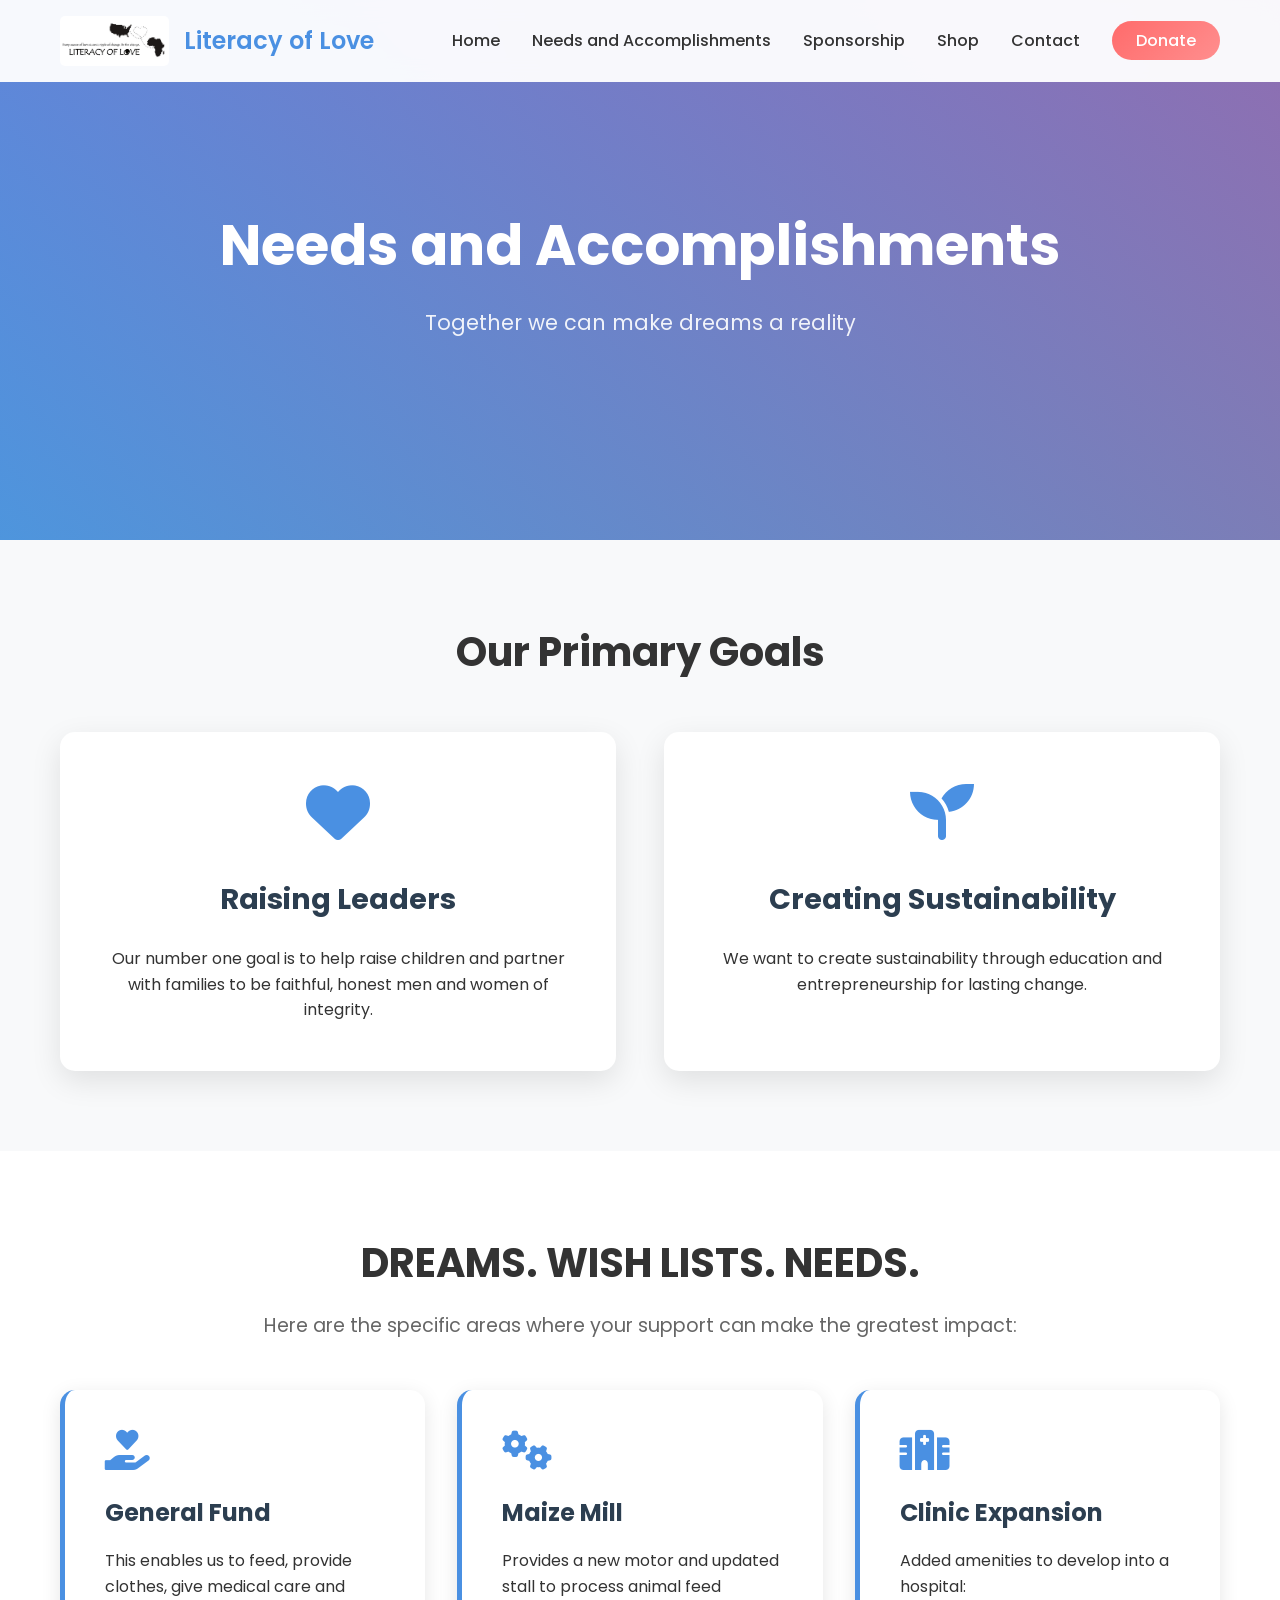
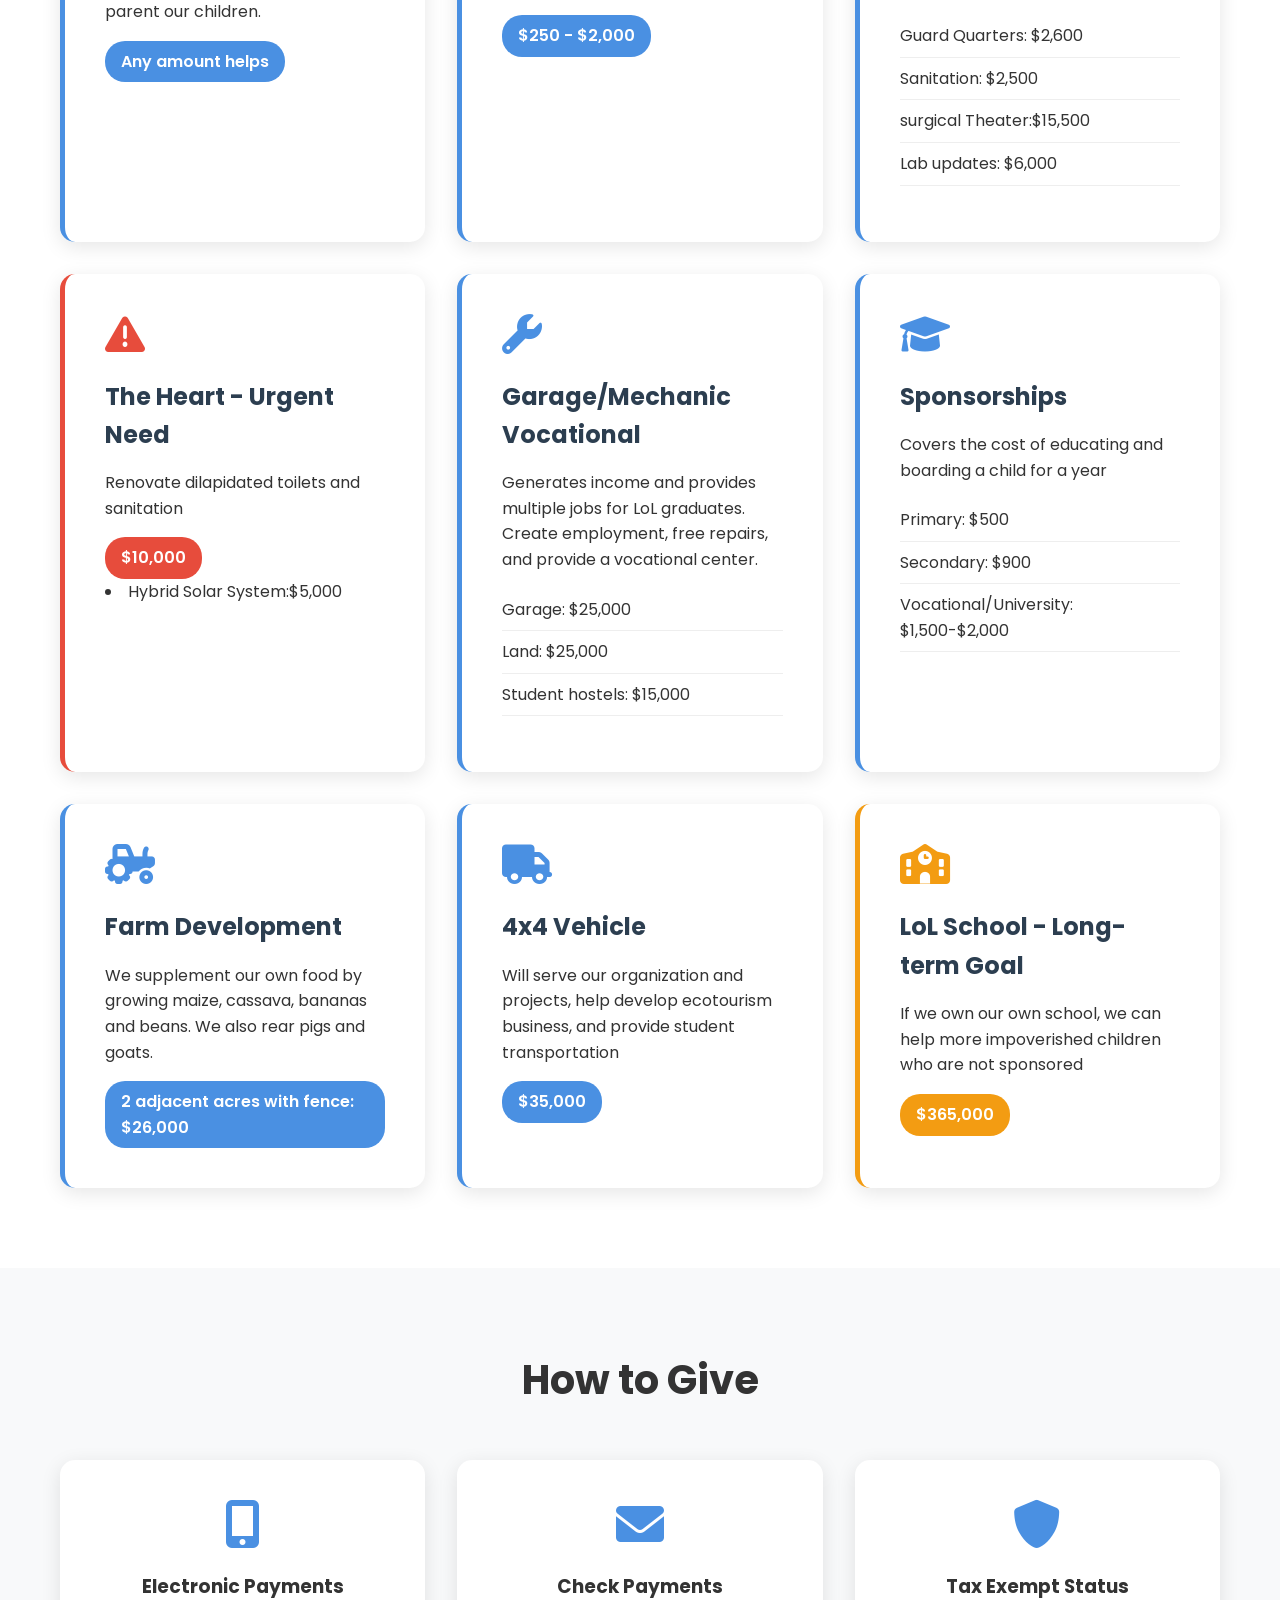
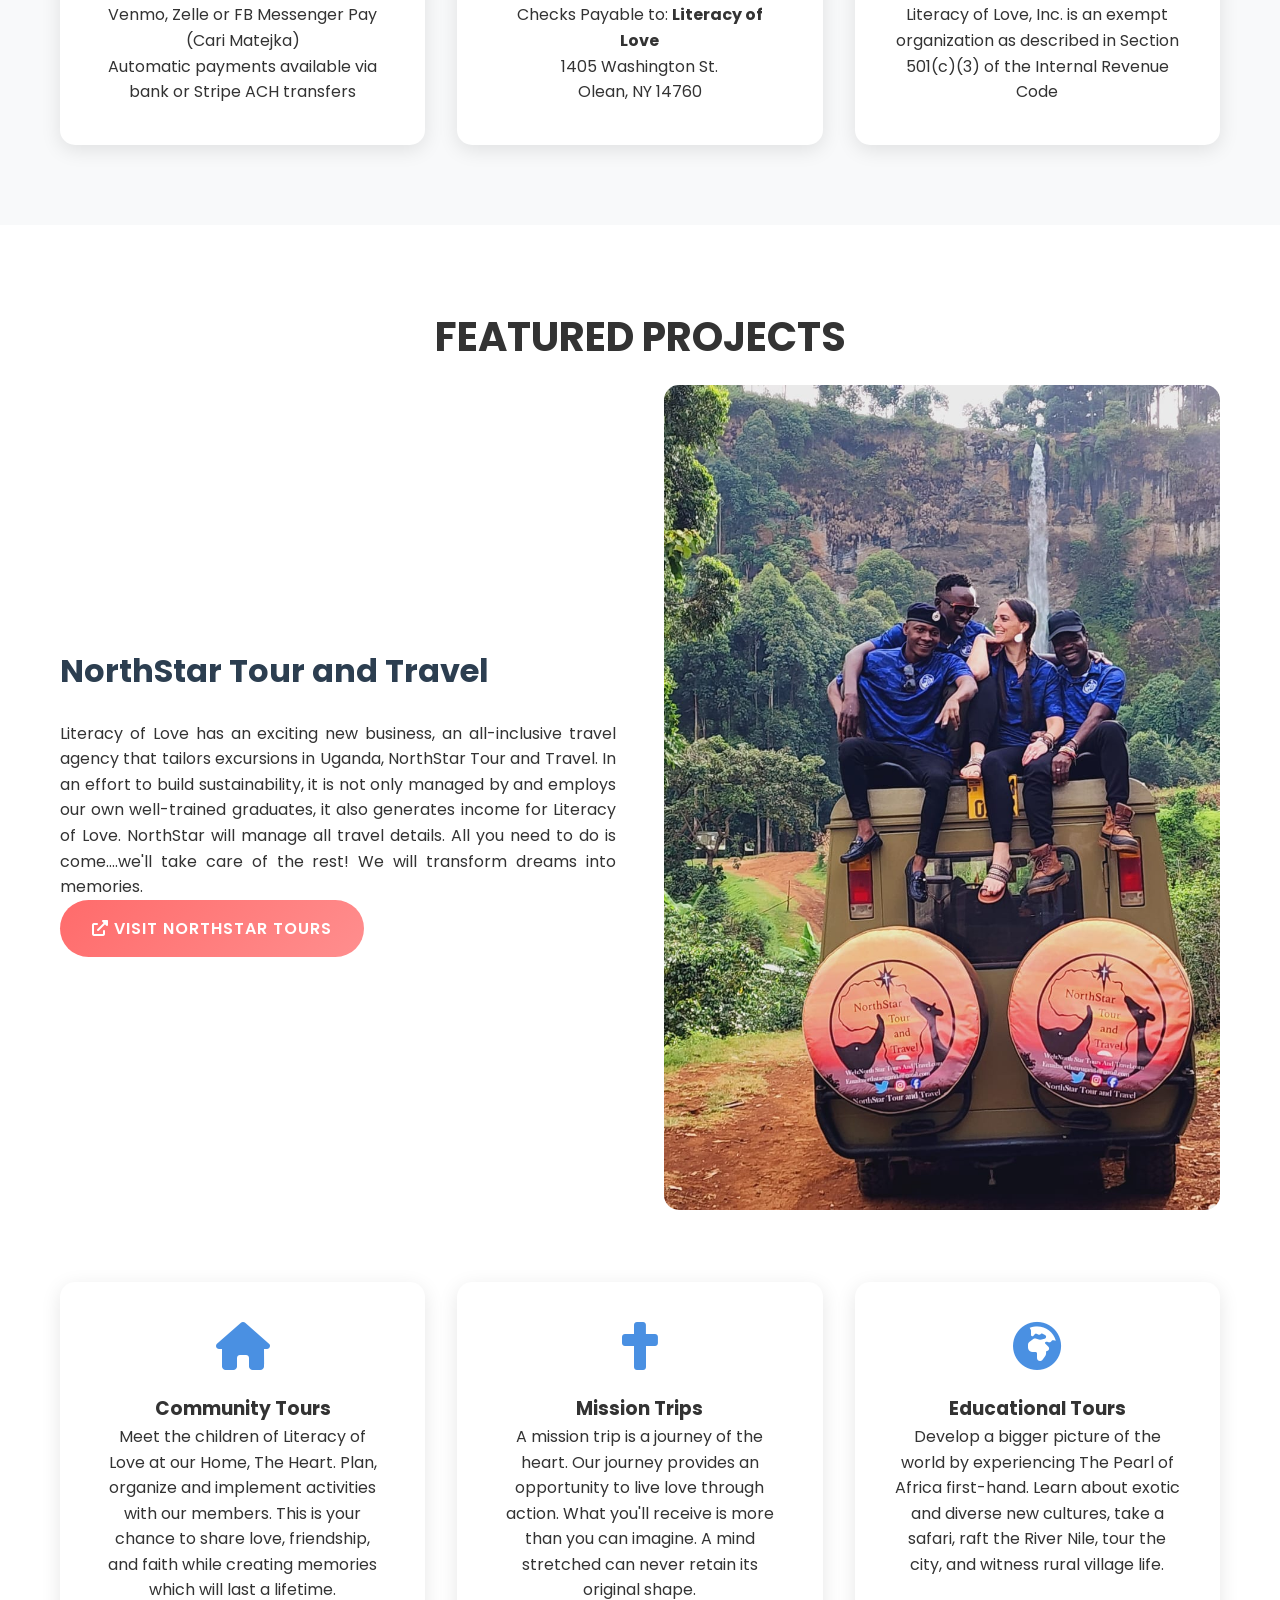
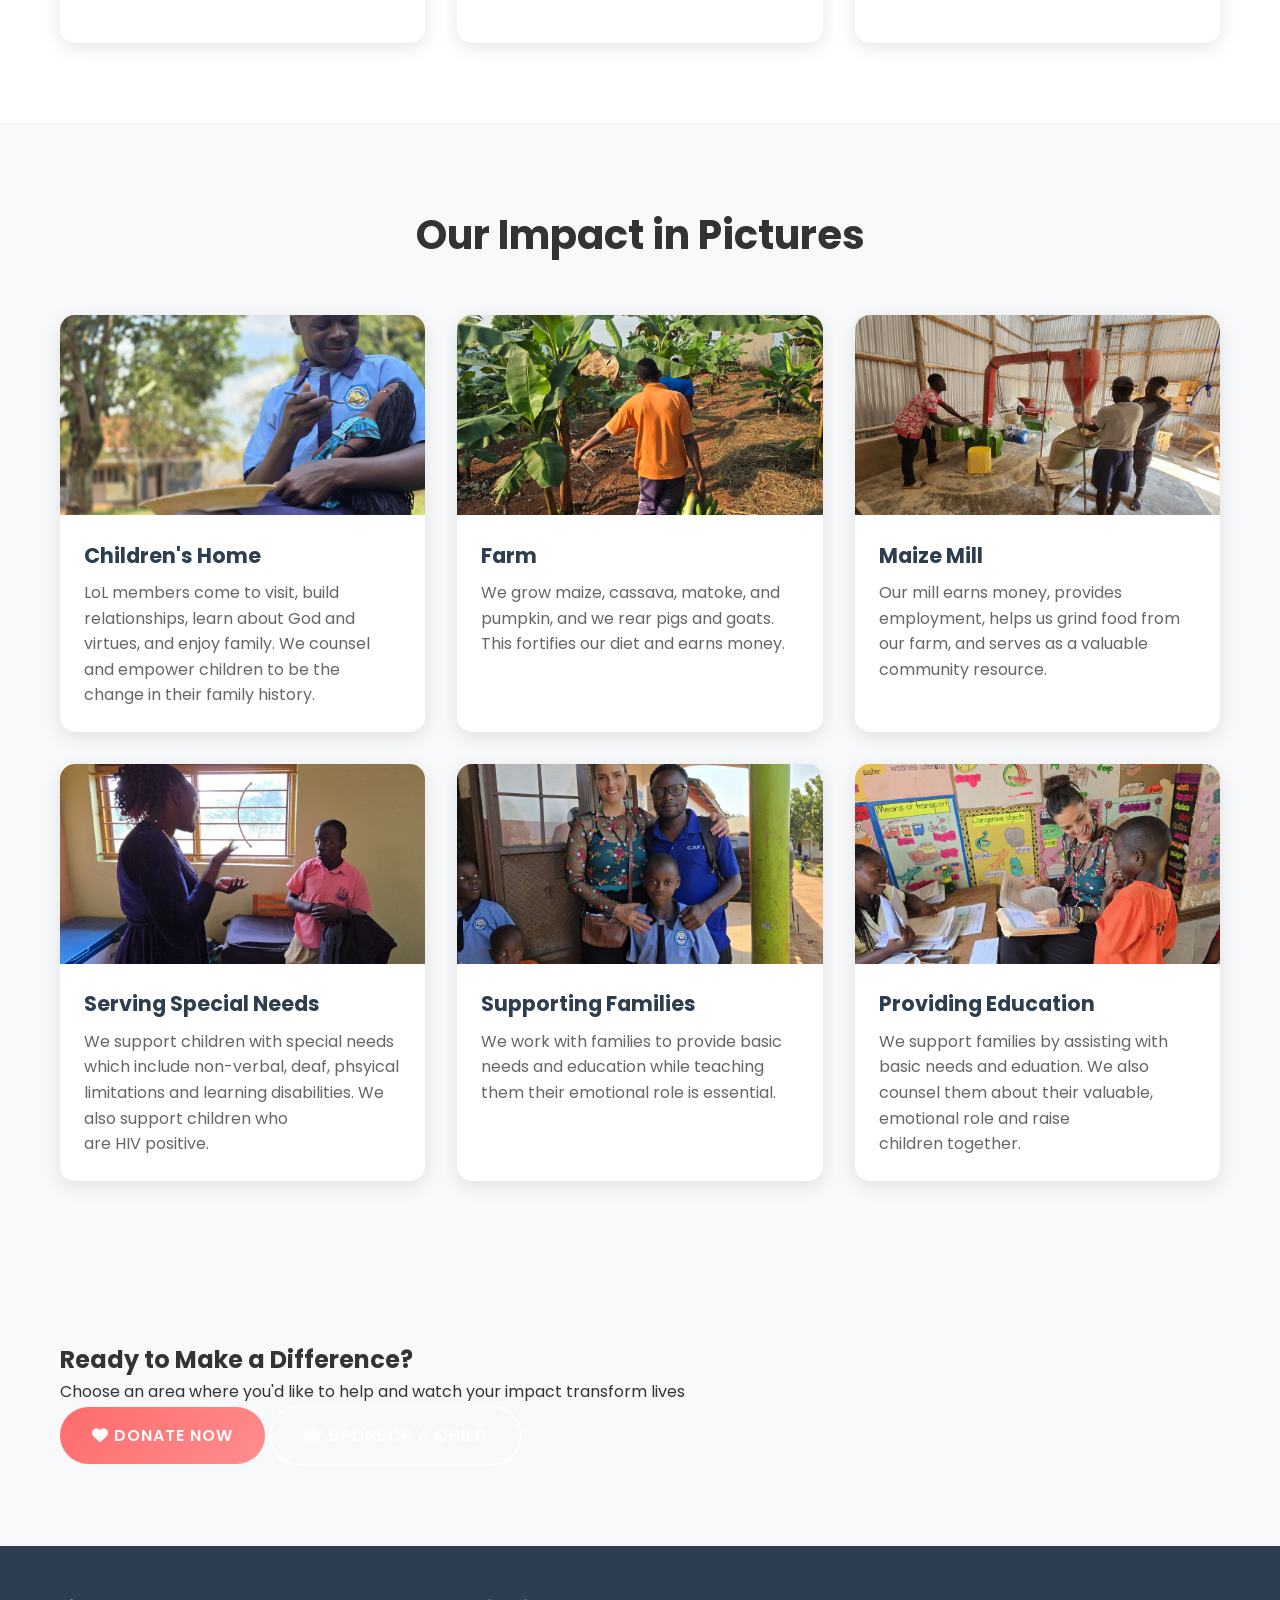
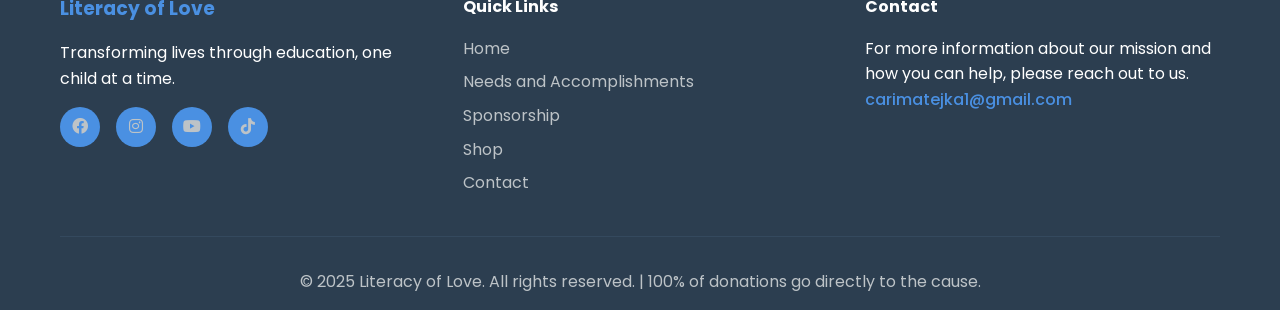
==== areas-of-need.html @ 9e426264 "Update areas-of-need.html" ====
<!DOCTYPE html>
<html lang="en">
<head>
    <meta charset="UTF-8">
    <meta name="viewport" content="width=device-width, initial-scale=1.0">
    <title>Needs and Accomplishments - Literacy of Love</title>
    <link rel="stylesheet" href="styles.css">
    <link rel="preconnect" href="https://fonts.googleapis.com">
    <link rel="preconnect" href="https://fonts.gstatic.com" crossorigin>
    <link href="https://fonts.googleapis.com/css2?family=Poppins:wght@300;400;500;600;700&display=swap" rel="stylesheet">
    <link rel="stylesheet" href="https://cdnjs.cloudflare.com/ajax/libs/font-awesome/6.0.0/css/all.min.css">
</head>
<body>
    <!-- Navigation -->
    <nav class="navbar">
        <div class="nav-container">
            <div class="nav-logo">
                 <a href="index.html">
                    <img src="images/logo.jpg" alt="Literacy of Love Logo" class="logo-img">
                <h2>Literacy of Love</h2>
            </div>
            <ul class="nav-menu">
                <li class="nav-item"><a href="index.html" class="nav-link">Home</a></li>
                <li class="nav-item"><a href="areas-of-need.html" class="nav-link">Needs and Accomplishments</a></li>
                <li class="nav-item"><a href="sponsorship.html" class="nav-link">Sponsorship</a></li>
                <li class="nav-item"><a href="shop.html" class="nav-link">Shop</a></li>
                <li class="nav-item"><a href="contact.html" class="nav-link">Contact</a></li>
                <li class="nav-item"><a href="donate.html" class="nav-link donate-btn">Donate</a></li>
            </ul>
            <div class="hamburger">
                <span class="bar"></span>
                <span class="bar"></span>
                <span class="bar"></span>
            </div>
        </div>
    </nav>

    <!-- Hero Section -->
    <section class="page-hero">
        <div class="hero-overlay">
            <div class="container">
                <h1 class="page-title">Needs and Accomplishments</h1>
                <p class="page-subtitle">Together we can make dreams a reality</p>
            </div>
        </div>
    </section>

    <!-- Goals Section -->
    <section class="goals-section">
        <div class="container">
            <h2 class="section-title">Our Primary Goals</h2>
            <div class="goals-grid">
                <div class="goal-card">
                    <i class="fas fa-heart"></i>
                    <h3>Raising Leaders</h3>
                    <p>Our number one goal is to help raise children and partner with families to be faithful, honest men and women of integrity.</p>
                </div>
                <div class="goal-card">
                    <i class="fas fa-seedling"></i>
                    <h3>Creating Sustainability</h3>
                    <p>We want to create sustainability through education and entrepreneurship for lasting change.</p>
                </div>
            </div>
        </div>
    </section>

    <!-- Dreams & Needs Section -->
    <section class="needs-section">
        <div class="container">
            <h2 class="section-title">DREAMS. WISH LISTS. NEEDS.</h2>
            <p class="needs-intro">Here are the specific areas where your support can make the greatest impact:</p>
            
            <div class="needs-grid">
                <div class="need-item">
                    <i class="fas fa-hand-holding-heart"></i>
                    <h3>General Fund</h3>
                    <p>This enables us to feed, provide clothes, give medical care and parent our children.</p>
                    <span class="amount">Any amount helps</span>
                </div>

                <div class="need-item">
                    <i class="fas fa-cogs"></i>
                    <h3>Maize Mill</h3>
                    <p>Provides a new motor and updated stall to process animal feed</p>
                    <span class="amount">$250 - $2,000</span>
                </div>

                <div class="need-item">
                    <i class="fas fa-hospital"></i>
                    <h3>Clinic Expansion</h3>
                    <p>Added amenities to develop into a hospital:</p>
                    <ul>
                        <li>Guard Quarters: $2,600</li>
                        <li>Sanitation: $2,500</li>
                        <li>surgical Theater:$15,500</li>
                        <li>Lab updates: $6,000</li>
                    </ul>
                </div>

                <div class="need-item urgent">
                    <i class="fas fa-exclamation-triangle"></i>
                    <h3>The Heart - Urgent Need</h3>
                    <p>Renovate dilapidated toilets and sanitation</p>
                    <span class="amount">$10,000</span>
                     <li>Hybrid Solar System:$5,000</li>
                </div>

                <div class="need-item">
                    <i class="fas fa-wrench"></i>
                    <h3>Garage/Mechanic Vocational</h3>
                    <p>Generates income and provides multiple jobs for LoL graduates. Create employment, free repairs, and provide a vocational center.</p>
                    <ul>
                        <li>Garage: $25,000</li>
                        <li>Land: $25,000</li>
                        <li>Student hostels: $15,000</li>
                    </ul>
                </div>

                <div class="need-item">
                    <i class="fas fa-graduation-cap"></i>
                    <h3>Sponsorships</h3>
                    <p>Covers the cost of educating and boarding a child for a year</p>
                    <ul>
                        <li>Primary: $500</li>
                        <li>Secondary: $900</li>
                        <li>Vocational/University: $1,500-$2,000</li>
                    </ul>
                </div>

                <div class="need-item">
                    <i class="fas fa-tractor"></i>
                    <h3>Farm Development</h3>
                    <p>We supplement our own food by growing maize, cassava, bananas and beans. We also rear pigs and goats.</p>
                    <span class="amount">2 adjacent acres with fence: $26,000</span>
                </div>

                <div class="need-item">
                    <i class="fas fa-truck"></i>
                    <h3>4x4 Vehicle</h3>
                    <p>Will serve our organization and projects, help develop ecotourism business, and provide student transportation</p>
                    <span class="amount">$35,000</span>
                </div>

                <div class="need-item long-term">
                    <i class="fas fa-school"></i>
                    <h3>LoL School - Long-term Goal</h3>
                    <p>If we own our own school, we can help more impoverished children who are not sponsored</p>
                    <span class="amount">$365,000</span>
                </div>
            </div>
        </div>
    </section>

    <!-- Payment Options -->
    <section class="payment-section">
        <div class="container">
            <h2 class="section-title">How to Give</h2>
            <div class="payment-grid">
                <div class="payment-option">
                    <i class="fas fa-mobile-alt"></i>
                    <h3>Electronic Payments</h3>
                    <p>Venmo, Zelle or FB Messenger Pay (Cari Matejka)</p>
                    <p>Automatic payments available via bank or Stripe ACH transfers</p>
                </div>
                <div class="payment-option">
                    <i class="fas fa-envelope"></i>
                    <h3>Check Payments</h3>
                    <p>Checks Payable to: <strong>Literacy of Love</strong></p>
                    <address>
                        1405 Washington St.<br>
                        Olean, NY 14760
                    </address>
                </div>
                <div class="payment-option">
                    <i class="fas fa-shield-alt"></i>
                    <h3>Tax Exempt Status</h3>
                    <p>Literacy of Love, Inc. is an exempt organization as described in Section 501(c)(3) of the Internal Revenue Code</p>
                </div>
            </div>
        </div>
    </section>

    <!-- Featured Projects -->
    <section class="featured-projects">
        <div class="container">
            <h2 class="section-title">FEATURED PROJECTS</h2>
            
            <div class="project-highlight">
                <div class="project-content">
                    <h3>NorthStar Tour and Travel</h3>
                    <p style="text-align:justify">Literacy of Love has an exciting new business, an all-inclusive travel agency that tailors excursions in Uganda, NorthStar Tour and Travel. In an effort to build sustainability, it is not only managed by and employs our own well-trained graduates, it also generates income for Literacy of Love. NorthStar will manage all travel details. All you need to do is come….we'll take care of the rest! We will transform dreams into memories.</p>
                    <a href="https://NorthStarToursAndTravel.com" class="btn btn-primary" target="_blank">
                        <i class="fas fa-external-link-alt"></i>
                        Visit NorthStar Tours
                    </a>
                </div>
                <div class="project-image">
                    <img src="images/latins.jpg" alt="NorthStar Tours" onerror="this.src='https://via.placeholder.com/500x300/4a90e2/ffffff?text=NorthStar+Tours'">
                </div>
            </div>

            <div class="tours-grid">
                <div class="tour-card">
                    <i class="fas fa-home"></i>
                    <h3>Community Tours</h3>
                    <p>Meet the children of Literacy of Love at our Home, The Heart. Plan, organize and implement activities with our members. This is your chance to share love, friendship, and faith while creating memories which will last a lifetime.</p>
                </div>
                
                <div class="tour-card">
                    <i class="fas fa-cross"></i>
                    <h3>Mission Trips</h3>
                    <p>A mission trip is a journey of the heart. Our journey provides an opportunity to live love through action. What you'll receive is more than you can imagine. A mind stretched can never retain its original shape.</p>
                </div>
                
                <div class="tour-card">
                    <i class="fas fa-globe-africa"></i>
                    <h3>Educational Tours</h3>
                    <p>Develop a bigger picture of the world by experiencing The Pearl of Africa first-hand. Learn about exotic and diverse new cultures, take a safari, raft the River Nile, tour the city, and witness rural village life.</p>
                </div>
            </div>
        </div>
    </section>

    <!-- Picture Cards Section -->
    <section class="picture-cards">
        <div class="container">
            <h2 class="section-title">Our Impact in Pictures</h2>
            <div class="cards-grid">
                <div class="impact-card">
                    <img src="images/home2.jpg" alt="Children's Home" onerror="this.src='https://via.placeholder.com/300x200/4a90e2/ffffff?text=Children+Home'">
                    <h4>Children's Home</h4>
                    <p> LoL members come to visit, build relationships, learn about God and virtues, and enjoy family. We counsel and empower children to be the change in their family history.</p>
                </div>
                
                <div class="impact-card">
                    <img src="images/farm.jpg" alt="Farm" onerror="this.src='https://via.placeholder.com/300x200/4a90e2/ffffff?text=Farm'">
                    <h4>Farm</h4>
                    <p>We grow maize, cassava, matoke, and pumpkin, and we rear pigs and goats. This fortifies our diet and earns money.</p>
                </div>
                
                <div class="impact-card">
                    <img src="images/maiz-mill.jpg" alt="Maize Mill" onerror="this.src='https://via.placeholder.com/300x200/4a90e2/ffffff?text=Maize+Mill'">
                    <h4>Maize Mill</h4>
                    <p>Our mill earns money, provides employment, helps us grind food from our farm, and serves as a valuable community resource.</p>
                </div>
                
                <div class="impact-card">
                    <img src="images/adam.jpg" alt="Special Needs" onerror="this.src='https://via.placeholder.com/300x200/4a90e2/ffffff?text=Special+Needs'">
                    <h4>Serving Special Needs</h4>
                    <p>We support children with special needs which include non-verbal, deaf, phsyical limitations and learning disabilities. We also support children who are HIV positive.</p>
                </div>
                
                <div class="impact-card">
                    <img src="images/family.jpg" alt="Supporting Families" onerror="this.src='https://via.placeholder.com/300x200/4a90e2/ffffff?text=Supporting+Families'">
                    <h4>Supporting Families</h4>
                    <p>We work with families to provide basic needs and education while teaching them their emotional role is essential.</p>
                </div>
                
                <div class="impact-card">
                    <img src="images/education.jpg" alt="Education" onerror="this.src='https://via.placeholder.com/300x200/4a90e2/ffffff?text=Education'">
                    <h4>Providing Education</h4>
                    <p> We support families by assisting with basic needs and eduation. We also counsel them about their valuable, emotional role and raise children together.</p>
                </div>
            </div>
        </div>
    </section>

    <!-- CTA Section -->
    <section class="cta-section">
        <div class="container">
            <h2>Ready to Make a Difference?</h2>
            <p>Choose an area where you'd like to help and watch your impact transform lives</p>
            <div class="cta-buttons">
                <a href="#donate" class="btn btn-primary">
                    <i class="fas fa-heart"></i>
                    Donate Now
                </a>
                <a href="sponsorship.html" class="btn btn-secondary">
                    <i class="fas fa-graduation-cap"></i>
                    Sponsor a Child
                </a>
            </div>
        </div>
    </section>

    <!-- Footer -->
    <footer class="footer">
        <div class="container">
            <div class="footer-content">
                <div class="footer-section">
                    <h3>Literacy of Love</h3>
                    <p>Transforming lives through education, one child at a time.</p>
                    <div class="social-links">
                        <a href="https://www.facebook.com/cari.matejka" target="_blank"><i class="fab fa-facebook"></i></a>
                        <a href="https://www.instagram.com/literacyoflove/" target="_blank"><i class="fab fa-instagram"></i></a>
                        <a href="https://youtube.com/@carimatejka7178?si=GCaE2JGKwVd1XoYe" target="_blank"><i class="fab fa-youtube"></i></a>
                        <a href="https://www.tiktok.com/@literacyoflove?_t=8l0rAn2XLig&_r=1" target="_blank"><i class="fab fa-tiktok"></i></a>
                    </div>
                </div>
                <div class="footer-section">
                    <h4>Quick Links</h4>
                    <ul>
                        <li><a href="index.html">Home</a></li>
                        <li><a href="areas-of-need.html">Needs and Accomplishments</a></li>
                        <li><a href="sponsorship.html">Sponsorship</a></li>
                        <li><a href="shop.html">Shop</a></li>
                        <li><a href="contact.html">Contact</a></li>
                    </ul>
                </div>
                <div class="footer-section">
                    <h4>Contact</h4>
                    <p>For more information about our mission and how you can help, please reach out to us.</p>
                    <a href="mailto:carimatejka1@gmail.com" class="contact-email">carimatejka1@gmail.com</a>
                </div>
            </div>
            <div class="footer-bottom">
                <p>&copy; 2025 Literacy of Love. All rights reserved. | 100% of donations go directly to the cause.</p>
            </div>
        </div>
    </footer>

    <script src="script.js"></script>
</body>
</html>
---- styles.css ----
* {
    margin: 0;
    padding: 0;
    box-sizing: border-box;
}

body {
    font-family: 'Poppins', sans-serif;
    line-height: 1.6;
    color: #333;
    overflow-x: hidden;
}

.container {
    max-width: 1200px;
    margin: 0 auto;
    padding: 0 20px;
}

/* Navigation */
.navbar {
    position: fixed;
    top: 0;
    width: 100%;
    background: rgba(255, 255, 255, 0.95);
    backdrop-filter: blur(10px);
    z-index: 1000;
    padding: 1rem 0;
    transition: all 0.3s ease;
}

.nav-container {
    max-width: 1200px;
    margin: 0 auto;
    padding: 0 20px;
    display: flex;
    justify-content: space-between;
    align-items: center;
}

.nav-logo {
    display: flex;
    align-items: center;
}

.nav-logo a {
    display: flex;
    align-items: center;
    text-decoration: none;
    color: inherit;
}

.logo-img {
    height: 50px;
    width: auto;
    margin-right: 15px;
    border-radius: 5px;
}

.nav-logo h2 {
    margin: 0;
    color: #4a90e2;
    font-weight: 600;
    font-size: 1.5rem;
}

.nav-menu {
    display: flex;
    list-style: none;
    gap: 2rem;
}

.nav-link {
    text-decoration: none;
    color: #333;
    font-weight: 500;
    transition: color 0.3s ease;
    position: relative;
}

.nav-link:hover {
    color: #4a90e2;
}

.nav-link::after {
    content: '';
    position: absolute;
    width: 0;
    height: 2px;
    bottom: -5px;
    left: 0;
    background-color: #4a90e2;
    transition: width 0.3s ease;
}

.nav-link:hover::after {
    width: 100%;
}

.donate-btn {
    background: linear-gradient(135deg, #ff6b6b, #ff8e8e);
    color: white !important;
    padding: 0.5rem 1.5rem;
    border-radius: 25px;
    transition: transform 0.3s ease;
}

.donate-btn:hover {
    transform: translateY(-2px);
    box-shadow: 0 5px 15px rgba(255, 107, 107, 0.4);
}

.hamburger {
    display: none;
    flex-direction: column;
    cursor: pointer;
}

.bar {
    width: 25px;
    height: 3px;
    background-color: #333;
    margin: 3px 0;
    transition: 0.3s;
}

/* Hero Section */
.hero {
    position: relative;
    height: 100vh;
    overflow: hidden;
}

.hero-video {
    position: absolute;
    top: 0;
    left: 0;
    width: 100%;
    height: 100%;
    z-index: -2;
}

.hero-video iframe {
    width: 100%;
    height: 100%;
    object-fit: cover;
    pointer-events: none;
}

.hero-overlay {
    position: absolute;
    top: 0;
    left: 0;
    width: 100%;
    height: 100%;
    background: linear-gradient(45deg, rgba(74, 144, 226, 0.8), rgba(155, 89, 182, 0.8));
    display: flex;
    align-items: center;
    justify-content: center;
    z-index: 1;
}

.hero-content {
    text-align: center;
    color: white;
    max-width: 800px;
    padding: 0 20px;
}

.hero-title {
    font-size: 3.5rem;
    font-weight: 700;
    margin-bottom: 1rem;
    text-shadow: 2px 2px 4px rgba(0, 0, 0, 0.3);
    animation: fadeInUp 1s ease;
}

.hero-subtitle {
    font-size: 1.3rem;
    margin-bottom: 2rem;
    line-height: 1.8;
    text-shadow: 1px 1px 2px rgba(0, 0, 0, 0.3);
    animation: fadeInUp 1s ease 0.3s both;
}

.hero-buttons {
    display: flex;
    gap: 1rem;
    justify-content: center;
    flex-wrap: wrap;
    animation: fadeInUp 1s ease 0.6s both;
}

/* Buttons */
.btn {
    display: inline-block;
    padding: 1rem 2rem;
    text-decoration: none;
    border-radius: 50px;
    font-weight: 600;
    text-transform: uppercase;
    letter-spacing: 1px;
    transition: all 0.3s ease;
    cursor: pointer;
    border: none;
}

.btn-primary {
    background: linear-gradient(135deg, #ff6b6b, #ff8e8e);
    color: white;
}

.btn-primary:hover {
    transform: translateY(-3px);
    box-shadow: 0 10px 25px rgba(255, 107, 107, 0.4);
}

.btn-secondary {
    background: transparent;
    color: white;
    border: 2px solid white;
}

.btn-secondary:hover {
    background: white;
    color: #4a90e2;
    transform: translateY(-3px);
}

/* Mission Banner */
.mission-banner {
    background: linear-gradient(135deg, #667eea 0%, #764ba2 100%);
    color: white;
    padding: 4rem 0;
    text-align: center;
}

.section-title {
    font-size: 2.5rem;
    font-weight: 700;
    margin-bottom: 1rem;
    text-align: center;
}

.mission-verse {
    font-size: 1.2rem;
    font-style: italic;
    max-width: 600px;
    margin: 0 auto;
    line-height: 1.8;
}

/* CTA Section */
.cta-section {
    padding: 5rem 0;
    background: #f8f9fa;
}

.cta-grid {
    display: grid;
    grid-template-columns: repeat(auto-fit, minmax(300px, 1fr));
    gap: 3rem;
    margin-top: 3rem;
}

.cta-item {
    text-align: center;
    padding: 2rem;
    background: white;
    border-radius: 15px;
    box-shadow: 0 5px 20px rgba(0, 0, 0, 0.1);
    transition: transform 0.3s ease;
}

.cta-item:hover {
    transform: translateY(-10px);
}

.cta-item i {
    font-size: 3rem;
    color: #4a90e2;
    margin-bottom: 1rem;
}

.cta-item h3 {
    font-size: 1.5rem;
    margin-bottom: 1rem;
    color: #333;
}

/* Hope Section */
.hope-section {
    padding: 4rem 0;
    background: linear-gradient(135deg, #ffecd2 0%, #fcb69f 100%);
    text-align: center;
}

.hope-text {
    font-size: 1.3rem;
    max-width: 800px;
    margin: 2rem auto 0;
    color: #5d4e75;
}

/* Letter Section */
.letter-section {
    padding: 5rem 0;
    background: white;
}

.letter-container {
    max-width: 900px;
    margin: 0 auto;
    background: #f8f9fa;
    border-radius: 20px;
    padding: 3rem;
    box-shadow: 0 10px 30px rgba(0, 0, 0, 0.1);
}

.letter-header {
    display: flex;
    align-items: center;
    margin-bottom: 2rem;
    gap: 2rem;
}

.ceo-photo {
    width: 100px;
    height: 100px;
    border-radius: 50%;
    object-fit: cover;
    border: 4px solid #4a90e2;
}

.letter-title h2 {
    color: #4a90e2;
    font-size: 2rem;
    margin-bottom: 0.5rem;
}

.letter-subtitle {
    color: #666;
    font-style: italic;
}

.letter-content p {
    margin-bottom: 1.5rem;
    line-height: 1.8;
    color: #555;
}

.signature {
    margin-top: 3rem;
    padding-top: 2rem;
    border-top: 2px solid #e9ecef;
    text-align: right;
}

.quote {
    font-style: italic;
    color: #4a90e2;
    font-weight: 500;
}

/* Story Section */
.story-section {
    padding: 5rem 0;
    background: #f8f9fa;
}

.story-intro {
    font-size: 1.2rem;
    text-align: center;
    margin-bottom: 3rem;
    color: #4a90e2;
    font-weight: 500;
    max-width: 800px;
    margin-left: auto;
    margin-right: auto;
}

.story-grid {
    display: grid;
    grid-template-columns: 2fr 1fr;
    gap: 4rem;
    align-items: center;
    margin-top: 3rem;
}

.story-text p {
    margin-bottom: 1.5rem;
    line-height: 1.8;
}

.story-image img {
    width: 100%;
    border-radius: 15px;
    box-shadow: 0 10px 30px rgba(0, 0, 0, 0.2);
}

/* Poverty Section */
.poverty-section {
    padding: 5rem 0;
    background: white;
}

.poverty-intro {
    text-align: center;
    font-size: 1.3rem;
    margin-bottom: 3rem;
    color: #4a90e2;
}

.poverty-solutions {
    display: grid;
    grid-template-columns: repeat(auto-fit, minmax(250px, 1fr));
    gap: 2rem;
    margin: 3rem 0;
}

.solution-item {
    text-align: center;
    padding: 2rem;
    background: #f8f9fa;
    border-radius: 15px;
    transition: transform 0.3s ease;
}

.solution-item:hover {
    transform: translateY(-5px);
    box-shadow: 0 10px 25px rgba(0, 0, 0, 0.1);
}

.solution-item i {
    font-size: 2.5rem;
    color: #4a90e2;
    margin-bottom: 1rem;
}

.solution-item h3 {
    margin-bottom: 1rem;
    color: #333;
}

.poverty-conclusion {
    margin-top: 3rem;
    font-size: 1.1rem;
    line-height: 1.8;
    text-align: center;
    max-width: 900px;
    margin-left: auto;
    margin-right: auto;
}

/* Mission & Vision Section */
.mission-vision-section {
    padding: 5rem 0;
    background: linear-gradient(135deg, #667eea 0%, #764ba2 100%);
}

.mission-vision-grid {
    display: grid;
    grid-template-columns: repeat(auto-fit, minmax(400px, 1fr));
    gap: 3rem;
}

.mission-card,
.vision-card {
    background: white;
    padding: 3rem;
    border-radius: 20px;
    text-align: center;
    box-shadow: 0 10px 30px rgba(0, 0, 0, 0.2);
}

.mission-card i,
.vision-card i {
    font-size: 3rem;
    color: #4a90e2;
    margin-bottom: 1rem;
}

.mission-card h2,
.vision-card h2 {
    color: #333;
    margin-bottom: 1.5rem;
    font-size: 2rem;
}

/* CEO Section */
.ceo-section {
    padding: 5rem 0;
    background: #f8f9fa;
}

.ceo-content {
    display: grid;
    grid-template-columns: 2fr 1fr;
    gap: 4rem;
    align-items: start;
    margin-top: 3rem;
}

.ceo-info h3 {
    font-size: 2rem;
    color: #4a90e2;
    margin-bottom: 0.5rem;
}

.ceo-title {
    font-weight: 600;
    color: #666;
    margin-bottom: 2rem;
    text-transform: uppercase;
    letter-spacing: 1px;
}

.ceo-info p {
    margin-bottom: 1.5rem;
    line-height: 1.8;
}

.ceo-image img {
    width: 100%;
    border-radius: 15px;
    box-shadow: 0 10px 30px rgba(0, 0, 0, 0.2);
}

/* Leadership and Board Section */
.leadership-section {
    padding: 6rem 0;
    background: linear-gradient(135deg, #f8f9fa 0%, #e9ecef 100%);
    position: relative;
    overflow: hidden;
}

.leadership-section::before {
    content: '';
    position: absolute;
    top: 0;
    left: 0;
    right: 0;
    bottom: 0;
    background-image: url('data:image/svg+xml,<svg xmlns="http://www.w3.org/2000/svg" viewBox="0 0 100 20"><defs><radialGradient id="a" cx="50" cy="50" r="50"><stop offset="0" stop-color="%23ffffff" stop-opacity="0.3"/><stop offset="1" stop-color="%23ffffff" stop-opacity="0"/></radialGradient></defs><circle cx="10" cy="10" r="2" fill="url(%23a)"/><circle cx="50" cy="10" r="2" fill="url(%23a)"/><circle cx="90" cy="10" r="2" fill="url(%23a)"/></svg>');
    opacity: 0.1;
    z-index: 1;
}

.leadership-section .container {
    position: relative;
    z-index: 2;
}

.leadership-section .section-title {
    animation: slideInFromRight 1s ease-out;
    animation-fill-mode: both;
    background: linear-gradient(135deg, #4a90e2 0%, #357abd 50%, #ff6b6b 100%);
    -webkit-background-clip: text;
    -webkit-text-fill-color: transparent;
    background-clip: text;
    text-shadow: 0 4px 8px rgba(74, 144, 226, 0.3);
}

.leadership-intro {
    text-align: center;
    font-size: 1.2rem;
    color: #666;
    max-width: 800px;
    margin: 0 auto 4rem;
    line-height: 1.8;
    animation: fadeInUp 1.2s ease-out;
    animation-fill-mode: both;
    animation-delay: 0.3s;
}

.leadership-category {
    margin-bottom: 5rem;
}

.category-title {
    font-size: 2rem;
    font-weight: 600;
    color: #4a90e2;
    text-align: center;
    margin-bottom: 3rem;
    position: relative;
    display: inline-block;
    width: 100%;
    animation: slideInFromLeft 1s ease-out;
    animation-fill-mode: both;
}

.category-title::after {
    content: '';
    position: absolute;
    bottom: -10px;
    left: 50%;
    transform: translateX(-50%);
    width: 80px;
    height: 3px;
    background: linear-gradient(135deg, #4a90e2 0%, #357abd 100%);
    border-radius: 2px;
}

.leadership-grid {
    display: grid;
    grid-template-columns: repeat(auto-fit, minmax(350px, 1fr));
    gap: 2.5rem;
    justify-items: center;
}

.leader-card {
    background: white;
    border-radius: 20px;
    padding: 2.5rem;
    text-align: center;
    box-shadow: 0 15px 35px rgba(74, 144, 226, 0.1);
    transition: all 0.4s cubic-bezier(0.175, 0.885, 0.32, 1.275);
    position: relative;
    overflow: hidden;
    max-width: 400px;
    width: 100%;
    animation: fadeInUp 0.8s ease-out;
    animation-fill-mode: both;
}

.leader-card:nth-child(1) { animation-delay: 0.1s; }
.leader-card:nth-child(2) { animation-delay: 0.2s; }
.leader-card:nth-child(3) { animation-delay: 0.3s; }
.leader-card:nth-child(4) { animation-delay: 0.4s; }
.leader-card:nth-child(5) { animation-delay: 0.5s; }
.leader-card:nth-child(6) { animation-delay: 0.6s; }

.leader-card::before {
    content: '';
    position: absolute;
    top: 0;
    left: 0;
    right: 0;
    height: 4px;
    background: linear-gradient(135deg, #4a90e2 0%, #357abd 50%, #ff6b6b 100%);
    transform: translateX(-100%);
    transition: transform 0.6s ease;
}

.leader-card:hover::before {
    transform: translateX(0);
}

.leader-card:hover {
    transform: translateY(-15px) scale(1.02);
    box-shadow: 0 25px 50px rgba(74, 144, 226, 0.2);
}

.leader-card:nth-child(even) {
    background: linear-gradient(135deg, #ffffff 0%, #f8f9ff 100%);
}

.leader-image {
    width: 120px;
    height: 120px;
    margin: 0 auto 1.5rem;
    position: relative;
    border-radius: 50%;
    overflow: hidden;
    border: 4px solid #4a90e2;
    box-shadow: 0 8px 25px rgba(74, 144, 226, 0.3);
    transition: all 0.3s ease;
}

.leader-card:hover .leader-image {
    border-color: #ff6b6b;
    transform: scale(1.1);
}

.leader-image img {
    width: 100%;
    height: 100%;
    object-fit: cover;
    transition: all 0.3s ease;
}

.leader-card:hover .leader-image img {
    transform: scale(1.1);
}

.leader-info h4 {
    font-size: 1.5rem;
    font-weight: 600;
    color: #333;
    margin-bottom: 0.5rem;
    transition: color 0.3s ease;
}

.leader-card:hover .leader-info h4 {
    color: #4a90e2;
}

.leader-title {
    font-weight: 500;
    color: #4a90e2;
    margin-bottom: 1rem;
    text-transform: uppercase;
    letter-spacing: 1px;
    font-size: 0.9rem;
    background: linear-gradient(135deg, #4a90e2 0%, #357abd 100%);
    -webkit-background-clip: text;
    -webkit-text-fill-color: transparent;
    background-clip: text;
}

.leader-description {
    color: #666;
    line-height: 1.7;
    font-size: 0.95rem;
    margin-bottom: 0;
}

/* Leadership Section Responsive Design */
@media (max-width: 768px) {
    .leadership-section {
        padding: 4rem 0;
    }
    
    .leadership-grid {
        grid-template-columns: 1fr;
        gap: 2rem;
    }
    
    .leader-card {
        padding: 2rem;
        margin: 0 1rem;
    }
    
    .category-title {
        font-size: 1.8rem;
    }
    
    .leadership-intro {
        font-size: 1.1rem;
        margin-bottom: 3rem;
    }
}

@media (max-width: 480px) {
    .leader-image {
        width: 100px;
        height: 100px;
    }
    
    .leader-info h4 {
        font-size: 1.3rem;
    }
    
    .leader-title {
        font-size: 0.8rem;
    }
    
    .leader-description {
        font-size: 0.9rem;
    }
}

/* Action Section */
.action-section {
    padding: 5rem 0;
    background: white;
}

.action-grid {
    display: grid;
    grid-template-columns: repeat(auto-fit, minmax(300px, 1fr));
    gap: 3rem;
    margin-top: 3rem;
}

.action-card {
    text-align: center;
    padding: 3rem 2rem;
    background: linear-gradient(135deg, #ffecd2 0%, #fcb69f 100%);
    border-radius: 20px;
    transition: transform 0.3s ease;
}

.action-card:hover {
    transform: translateY(-10px);
}

.action-card i {
    font-size: 3rem;
    color: #ff6b6b;
    margin-bottom: 1rem;
}

.action-card h3 {
    margin-bottom: 1rem;
    color: #333;
}

/* Need Section */
.need-section {
    padding: 5rem 0;
    background: linear-gradient(135deg, #4a90e2 0%, #357abd 100%);
    color: white;
    text-align: center;
}

.need-subtitle {
    font-size: 2rem;
    margin: 1rem 0;
    color: #ffd700;
}

.need-text {
    font-size: 1.2rem;
    margin-bottom: 3rem;
    max-width: 600px;
    margin-left: auto;
    margin-right: auto;
}

.need-buttons {
    display: flex;
    gap: 1rem;
    justify-content: center;
    flex-wrap: wrap;
}

.share-btn {
    background: linear-gradient(135deg, #ff6b6b, #ff8e8e);
}

/* Footer */
.footer {
    background: #2c3e50;
    color: white;
    padding: 3rem 0 1rem;
}

.footer-content {
    display: grid;
    grid-template-columns: repeat(auto-fit, minmax(250px, 1fr));
    gap: 3rem;
    margin-bottom: 2rem;
}

.footer-section h3 {
    color: #4a90e2;
    margin-bottom: 1rem;
}

.footer-section h4 {
    margin-bottom: 1rem;
}

.footer-section ul {
    list-style: none;
}

.footer-section ul li {
    margin-bottom: 0.5rem;
}

.footer-section a {
    color: #bdc3c7;
    text-decoration: none;
    transition: color 0.3s ease;
}

.footer-section a:hover {
    color: #4a90e2;
}

.social-links {
    display: flex;
    gap: 1rem;
    margin-top: 1rem;
}

.social-links a {
    display: inline-block;
    width: 40px;
    height: 40px;
    background: #4a90e2;
    border-radius: 50%;
    text-align: center;
    line-height: 40px;
    transition: background 0.3s ease;
}

.social-links a:hover {
    background: #357abd;
}

.contact-email {
    color: #4a90e2 !important;
    font-weight: 500;
}

.footer-bottom {
    text-align: center;
    padding-top: 2rem;
    border-top: 1px solid #34495e;
    color: #bdc3c7;
}

/* Animations */
@keyframes fadeInUp {
    from {
        opacity: 0;
        transform: translateY(30px);
    }
    to {
        opacity: 1;
        transform: translateY(0);
    }
}

@keyframes slideInFromLeft {
    from {
        opacity: 0;
        transform: translateX(-50px);
    }
    to {
        opacity: 1;
        transform: translateX(0);
    }
}

@keyframes slideInFromRight {
    from {
        opacity: 0;
        transform: translateX(50px);
    }
    to {
        opacity: 1;
        transform: translateX(0);
    }
}

@keyframes pulseGlow {
    0%, 100% {
        box-shadow: 0 15px 35px rgba(74, 144, 226, 0.1);
    }
    50% {
        box-shadow: 0 15px 35px rgba(74, 144, 226, 0.3);
    }
}

@keyframes float {
    0%, 100% {
        transform: translateY(0px);
    }
    50% {
        transform: translateY(-10px);
    }
}

/* Page-specific styles for additional pages */

/* Page Hero Styles */
.page-hero {
    height: 60vh;
    background: linear-gradient(135deg, rgba(74, 144, 226, 0.9), rgba(80, 200, 120, 0.9)), 
                url('images/20230706_170912.jpg') center/cover;
    display: flex;
    align-items: center;
    position: relative;
}

.page-title {
    font-size: 3.5rem;
    font-weight: 700;
    color: white;
    margin-bottom: 1rem;
    text-align: center;
}

.page-subtitle {
    font-size: 1.3rem;
    color: rgba(255, 255, 255, 0.9);
    text-align: center;
    max-width: 600px;
    margin: 0 auto;
}

/* Goals Section */
.goals-section {
    padding: 80px 0;
    background: #f8f9fa;
}

.goals-grid {
    display: grid;
    grid-template-columns: repeat(auto-fit, minmax(400px, 1fr));
    gap: 3rem;
    margin-top: 3rem;
}

.goal-card {
    background: white;
    padding: 3rem;
    border-radius: 15px;
    text-align: center;
    box-shadow: 0 10px 30px rgba(0, 0, 0, 0.1);
    transition: transform 0.3s ease;
}

.goal-card:hover {
    transform: translateY(-10px);
}

.goal-card i {
    font-size: 4rem;
    color: #4a90e2;
    margin-bottom: 2rem;
}

.goal-card h3 {
    font-size: 1.8rem;
    margin-bottom: 1.5rem;
    color: #2c3e50;
}

/* Needs Section */
.needs-section {
    padding: 80px 0;
}

.needs-intro {
    text-align: center;
    font-size: 1.2rem;
    margin-bottom: 3rem;
    color: #666;
}

.needs-grid {
    display: grid;
    grid-template-columns: repeat(auto-fit, minmax(350px, 1fr));
    gap: 2rem;
    margin-top: 3rem;
}

.need-item {
    background: white;
    padding: 2.5rem;
    border-radius: 15px;
    box-shadow: 0 5px 20px rgba(0, 0, 0, 0.1);
    border-left: 5px solid #4a90e2;
    transition: transform 0.3s ease;
}

.need-item:hover {
    transform: translateY(-5px);
}

.need-item.urgent {
    border-left-color: #e74c3c;
}

.need-item.long-term {
    border-left-color: #f39c12;
}

.need-item i {
    font-size: 2.5rem;
    color: #4a90e2;
    margin-bottom: 1.5rem;
}

.need-item.urgent i {
    color: #e74c3c;
}

.need-item.long-term i {
    color: #f39c12;
}

.need-item h3 {
    font-size: 1.5rem;
    margin-bottom: 1rem;
    color: #2c3e50;
}

.need-item ul {
    list-style: none;
    padding: 0;
    margin: 1rem 0;
}

.need-item ul li {
    padding: 0.5rem 0;
    border-bottom: 1px solid #eee;
}

.amount {
    display: inline-block;
    background: #4a90e2;
    color: white;
    padding: 0.5rem 1rem;
    border-radius: 20px;
    font-weight: 600;
    margin-top: 1rem;
}

.need-item.urgent .amount {
    background: #e74c3c;
}

.need-item.long-term .amount {
    background: #f39c12;
}

/* Payment Section */
.payment-section {
    padding: 80px 0;
    background: #f8f9fa;
}

.payment-grid {
    display: grid;
    grid-template-columns: repeat(auto-fit, minmax(300px, 1fr));
    gap: 2rem;
    margin-top: 3rem;
}

.payment-option {
    background: white;
    padding: 2.5rem;
    border-radius: 15px;
    text-align: center;
    box-shadow: 0 5px 20px rgba(0, 0, 0, 0.1);
}

.payment-option i {
    font-size: 3rem;
    color: #4a90e2;
    margin-bottom: 1.5rem;
}

.payment-option address {
    font-style: normal;
    line-height: 1.6;
}

/* Featured Projects */
.featured-projects {
    padding: 80px 0;
}

.project-highlight {
    display: grid;
    grid-template-columns: 1fr 1fr;
    gap: 3rem;
    align-items: center;
    margin-bottom: 4rem;
}

.project-content h3 {
    font-size: 2rem;
    margin-bottom: 1.5rem;
    color: #2c3e50;
}

.project-image img {
    width: 100%;
    border-radius: 15px;
}

.tours-grid {
    display: grid;
    grid-template-columns: repeat(auto-fit, minmax(300px, 1fr));
    gap: 2rem;
    margin-top: 3rem;
}

.tour-card {
    background: white;
    padding: 2.5rem;
    border-radius: 15px;
    text-align: center;
    box-shadow: 0 5px 20px rgba(0, 0, 0, 0.1);
    transition: transform 0.3s ease;
}

.tour-card:hover {
    transform: translateY(-5px);
}

.tour-card i {
    font-size: 3rem;
    color: #4a90e2;
    margin-bottom: 1.5rem;
}

/* Picture Cards */
.picture-cards {
    padding: 80px 0;
    background: #f8f9fa;
}

.cards-grid {
    display: grid;
    grid-template-columns: repeat(auto-fit, minmax(300px, 1fr));
    gap: 2rem;
    margin-top: 3rem;
}

.impact-card {
    background: white;
    border-radius: 15px;
    overflow: hidden;
    box-shadow: 0 5px 20px rgba(0, 0, 0, 0.1);
    transition: transform 0.3s ease;
}

.impact-card:hover {
    transform: translateY(-5px);
}

.impact-card img {
    width: 100%;
    height: 200px;
    object-fit: cover;
}

.impact-card h4 {
    font-size: 1.3rem;
    margin: 1rem 1.5rem 0.5rem;
    color: #2c3e50;
}

.impact-card p {
    padding: 0 1.5rem 1.5rem;
    color: #666;
}

/* Sponsorship Styles */
.sponsorship-intro {
    padding: 80px 0;
    background: #f8f9fa;
}

.intro-text {
    font-size: 1.1rem;
    line-height: 1.8;
    margin-bottom: 2rem;
    color: #555;
}

/* Success Stories */
.success-stories {
    padding: 80px 0;
}

.story-grid {
    display: grid;
    grid-template-columns: repeat(auto-fit, minmax(500px, 1fr));
    gap: 3rem;
    margin-top: 3rem;
}

.story-card {
    display: grid;
    grid-template-columns: 1fr 1fr;
    gap: 2rem;
    align-items: center;
    background: white;
    padding: 2.5rem;
    border-radius: 15px;
    box-shadow: 0 10px 30px rgba(0, 0, 0, 0.1);
}

.story-image img {
    width: 100%;
    border-radius: 10px;
}

.story-content h3 {
    font-size: 1.5rem;
    margin-bottom: 1rem;
    color: #2c3e50;
}

.power-text {
    font-weight: 700;
    color: #e74c3c;
    font-size: 1.1rem;
    margin-top: 1rem;
}

/* How It Works */
.how-it-works {
    padding: 80px 0;
    background: #f8f9fa;
}

.work-process {
    display: grid;
    grid-template-columns: repeat(auto-fit, minmax(250px, 1fr));
    gap: 2rem;
    margin-top: 3rem;
}

.process-step {
    text-align: center;
    padding: 2rem;
}

.step-icon {
    position: relative;
    display: inline-block;
    margin-bottom: 2rem;
}

.step-icon i {
    font-size: 3rem;
    color: #4a90e2;
    background: white;
    padding: 2rem;
    border-radius: 50%;
    box-shadow: 0 5px 20px rgba(0, 0, 0, 0.1);
}

.step-number {
    position: absolute;
    top: -10px;
    right: -10px;
    background: #e74c3c;
    color: white;
    width: 30px;
    height: 30px;
    border-radius: 50%;
    display: flex;
    align-items: center;
    justify-content: center;
    font-weight: 700;
    font-size: 0.9rem;
}

/* Sponsorship Levels */
.sponsorship-levels {
    padding: 80px 0;
}

.levels-intro {
    text-align: center;
    font-size: 1.1rem;
    margin-bottom: 3rem;
    color: #666;
}

.levels-grid {
    display: grid;
    grid-template-columns: repeat(auto-fit, minmax(300px, 1fr));
    gap: 2rem;
    margin-top: 3rem;
}

.level-card {
    background: white;
    border-radius: 15px;
    padding: 2.5rem;
    text-align: center;
    box-shadow: 0 10px 30px rgba(0, 0, 0, 0.1);
    border: 2px solid transparent;
    transition: all 0.3s ease;
    position: relative;
}

.level-card:hover {
    transform: translateY(-10px);
    border-color: #4a90e2;
}

.level-card.popular {
    border-color: #e74c3c;
    transform: scale(1.05);
}

.popular-badge {
    position: absolute;
    top: -15px;
    left: 50%;
    transform: translateX(-50%);
    background: #e74c3c;
    color: white;
    padding: 0.5rem 1.5rem;
    border-radius: 20px;
    font-size: 0.9rem;
    font-weight: 600;
}

.level-header i {
    font-size: 3rem;
    color: #4a90e2;
    margin-bottom: 1rem;
}

.level-header h3 {
    font-size: 1.8rem;
    margin-bottom: 1rem;
    color: #2c3e50;
}

.price {
    font-size: 2.5rem;
    font-weight: 700;
    color: #4a90e2;
    margin-bottom: 0.5rem;
}

.price span {
    font-size: 1rem;
    color: #666;
}

.level-features {
    list-style: none;
    padding: 0;
    margin: 2rem 0;
}

.level-features li {
    padding: 0.75rem 0;
    border-bottom: 1px solid #eee;
}

.level-features i {
    color: #27ae60;
    margin-right: 0.5rem;
}

/* Payment Plans */
.payment-plans {
    padding: 80px 0;
    background: #f8f9fa;
}

.plans-intro {
    text-align: center;
    font-size: 1.1rem;
    margin-bottom: 3rem;
    color: #666;
}

.plans-grid {
    display: grid;
    grid-template-columns: repeat(auto-fit, minmax(250px, 1fr));
    gap: 2rem;
    margin-top: 3rem;
}

.plan-card {
    background: white;
    padding: 2rem;
    border-radius: 15px;
    text-align: center;
    box-shadow: 0 5px 20px rgba(0, 0, 0, 0.1);
    transition: transform 0.3s ease;
}

.plan-card:hover {
    transform: translateY(-5px);
}

.plan-card i {
    font-size: 2.5rem;
    color: #4a90e2;
    margin-bottom: 1.5rem;
}

/* Personal Connection */
.personal-connection {
    padding: 80px 0;
}

.connection-content {
    display: grid;
    grid-template-columns: 1fr 1fr;
    gap: 3rem;
    align-items: center;
}

.connection-text h2 {
    font-size: 2.5rem;
    margin-bottom: 2rem;
    color: #2c3e50;
}

.connection-image img {
    width: 100%;
    border-radius: 15px;
}

/* What's Included */
.whats-included {
    padding: 80px 0;
    background: #f8f9fa;
}

.included-grid {
    display: grid;
    grid-template-columns: repeat(auto-fit, minmax(250px, 1fr));
    gap: 2rem;
    margin-top: 3rem;
}

.included-item {
    background: white;
    padding: 2rem;
    border-radius: 15px;
    text-align: center;
    box-shadow: 0 5px 20px rgba(0, 0, 0, 0.1);
}

.included-item i {
    font-size: 2.5rem;
    color: #4a90e2;
    margin-bottom: 1.5rem;
}

/* Share Video */
.share-video {
    padding: 80px 0;
    background: #f8f9fa;
    text-align: center;
}

.video-container {
    max-width: 800px;
    margin: 2rem auto;
    position: relative;
    padding-bottom: 56.25%;
    height: 0;
    overflow: hidden;
    border-radius: 15px;
}

.video-container iframe {
    position: absolute;
    top: 0;
    left: 0;
    width: 100%;
    height: 100%;
}

/* Shop Styles */
.shop-intro {
    padding: 80px 0;
    background: #f8f9fa;
}

.shop-description, .shop-note {
    font-size: 1.1rem;
    line-height: 1.8;
    margin-bottom: 2rem;
    color: #555;
}

/* Featured Products */
.featured-products {
    padding: 80px 0;
}

/* Product Categories */
.product-categories {
    padding: 80px 0;
    background: #f8f9fa;
}

.categories-grid {
    display: grid;
    grid-template-columns: repeat(auto-fit, minmax(300px, 1fr));
    gap: 2rem;
    margin-top: 3rem;
}

.category-card {
    background: white;
    border-radius: 15px;
    overflow: hidden;
    box-shadow: 0 10px 30px rgba(0, 0, 0, 0.1);
    transition: transform 0.3s ease;
}

.category-card:hover {
    transform: translateY(-10px);
}

.category-card img {
    width: 100%;
    height: 200px;
    object-fit: cover;
}

.category-card h3 {
    font-size: 1.5rem;
    margin: 1.5rem 2rem 1rem;
    color: #2c3e50;
}

.category-card p {
    padding: 0 2rem 2rem;
    color: #666;
}

/* Partners Section */
.partners-section {
    padding: 80px 0;
}

.partners-grid {
    display: grid;
    grid-template-columns: repeat(auto-fit, minmax(400px, 1fr));
    gap: 3rem;
    margin-top: 3rem;
}

.partner-card {
    display: grid;
    grid-template-columns: 200px 1fr;
    gap: 2rem;
    align-items: center;
    background: white;
    padding: 2.5rem;
    border-radius: 15px;
    box-shadow: 0 10px 30px rgba(0, 0, 0, 0.1);
}

.partner-image img {
    width: 100%;
    border-radius: 10px;
}

.partner-content h3 {
    font-size: 1.5rem;
    margin-bottom: 1rem;
    color: #2c3e50;
}

.partner-info {
    margin-top: 1rem;
}

.partner-info p {
    margin-bottom: 1rem;
    color: #666;
}

/* Action Shopping */
.action-shopping {
    padding: 80px 0;
    background: #f8f9fa;
}

.action-grid {
    display: grid;
    grid-template-columns: repeat(auto-fit, minmax(300px, 1fr));
    gap: 2rem;
    margin-top: 3rem;
}

.action-card {
    background: white;
    padding: 2.5rem;
    border-radius: 15px;
    text-align: center;
    box-shadow: 0 5px 20px rgba(0, 0, 0, 0.1);
    transition: transform 0.3s ease;
}

.action-card:hover {
    transform: translateY(-5px);
}

.action-card i {
    font-size: 3rem;
    color: #4a90e2;
    margin-bottom: 1.5rem;
}

.action-links {
    margin-top: 1.5rem;
}

.btn-small {
    padding: 0.5rem 1rem;
    font-size: 0.9rem;
    margin: 0.25rem;
    display: inline-block;
}

.social-share {
    margin-top: 1rem;
}

.social-share a {
    display: inline-block;
    margin: 0.25rem;
    font-size: 2rem;
    color: #4a90e2;
    transition: color 0.3s ease;
}

.social-share a:hover {
    color: #357abd;
}

/* Artist Spotlight */
.artist-spotlight {
    padding: 80px 0;
}

.spotlight-content {
    display: grid;
    grid-template-columns: 1fr 1fr;
    gap: 3rem;
    align-items: center;
}

.spotlight-text h3 {
    font-size: 2rem;
    margin-bottom: 1.5rem;
    color: #2c3e50;
}

.spotlight-text blockquote {
    border-left: 4px solid #4a90e2;
    padding-left: 2rem;
    margin: 2rem 0;
    font-style: italic;
    font-size: 1.1rem;
    color: #666;
}

.spotlight-image img {
    width: 100%;
    border-radius: 15px;
}

/* How to Shop */
.how-to-shop {
    padding: 80px 0;
    background: #f8f9fa;
}

.shopping-steps {
    display: grid;
    grid-template-columns: repeat(auto-fit, minmax(250px, 1fr));
    gap: 2rem;
    margin-top: 3rem;
}

.step {
    background: white;
    padding: 2.5rem;
    border-radius: 15px;
    text-align: center;
    box-shadow: 0 5px 20px rgba(0, 0, 0, 0.1);
}

.step i {
    font-size: 3rem;
    color: #4a90e2;
    margin-bottom: 1.5rem;
}

/* Impact Statement */
.impact-statement {
    padding: 80px 0;
    background: linear-gradient(135deg, #4a90e2, #50c878);
    color: white;
    text-align: center;
}

.impact-content h2 {
    font-size: 2.5rem;
    margin-bottom: 3rem;
}

.impact-stats {
    display: grid;
    grid-template-columns: repeat(auto-fit, minmax(200px, 1fr));
    gap: 2rem;
    margin-top: 3rem;
}

.stat {
    background: rgba(255, 255, 255, 0.1);
    padding: 2rem;
    border-radius: 15px;
    backdrop-filter: blur(10px);
}

.stat i {
    font-size: 3rem;
    margin-bottom: 1rem;
}

.stat h3 {
    font-size: 2rem;
    margin-bottom: 0.5rem;
}

/* Contact Styles */
.contact-intro {
    padding: 80px 0;
    background: #f8f9fa;
    text-align: center;
}

.contact-description {
    font-size: 1.1rem;
    line-height: 1.8;
    max-width: 800px;
    margin: 0 auto;
    color: #555;
}

/* Contact Methods */
.contact-methods {
    padding: 80px 0;
}

.methods-grid {
    display: grid;
    grid-template-columns: repeat(auto-fit, minmax(300px, 1fr));
    gap: 2rem;
    margin-top: 3rem;
}

.method-card {
    background: white;
    padding: 2.5rem;
    border-radius: 15px;
    text-align: center;
    box-shadow: 0 10px 30px rgba(0, 0, 0, 0.1);
    transition: transform 0.3s ease;
}

.method-card:hover {
    transform: translateY(-10px);
}

.method-card i {
    font-size: 1rem;
    color: #3265ca;
    margin-bottom: 1.5rem;
}

.method-card h3 {
    font-size: 1.5rem;
    margin-bottom: 1rem;
    color: #2c3e50;
}

.contact-link {
    color: #4a90e2;
    text-decoration: none;
    font-weight: 600;
    font-size: 1.1rem;
}

.contact-link:hover {
    text-decoration: underline;
}

.method-card address {
    font-style: normal;
    line-height: 1.6;
    color: #666;
}

/* Contact Form */
.contact-form-section {
    padding: 80px 0;
    background: #f8f9fa;
}

.form-container {
    max-width: 800px;
    margin: 0 auto;
    background: white;
    padding: 3rem;
    border-radius: 15px;
    box-shadow: 0 10px 30px rgba(0, 0, 0, 0.1);
}

.form-header {
    text-align: center;
    margin-bottom: 3rem;
}

.form-header h2 {
    font-size: 2rem;
    margin-bottom: 1rem;
    color: #2c3e50;
}

.contact-form {
    display: grid;
    gap: 1.5rem;
}

.form-row {
    display: grid;
    grid-template-columns: 1fr 1fr;
    gap: 1.5rem;
}

.form-group {
    display: flex;
    flex-direction: column;
}

.form-group label {
    margin-bottom: 0.5rem;
    font-weight: 600;
    color: #2c3e50;
}

.form-group input,
.form-group select,
.form-group textarea {
    padding: 1rem;
    border: 2px solid #e0e0e0;
    border-radius: 8px;
    font-size: 1rem;
    transition: border-color 0.3s ease;
}

.form-group input:focus,
.form-group select:focus,
.form-group textarea:focus {
    outline: none;
    border-color: #4a90e2;
}

/* Form validation and error states */
.form-group input.error,
.form-group select.error,
.form-group textarea.error {
    border-color: #e74c3c;
    background-color: #fdf2f2;
}

.error-message {
    color: #e74c3c;
    font-size: 0.875rem;
    margin-top: 0.5rem;
    display: none;
    font-weight: 500;
}

.form-messages {
    margin-bottom: 1.5rem;
    display: none;
}

.alert {
    padding: 1rem;
    border-radius: 8px;
    margin-bottom: 1rem;
    font-weight: 500;
}

.alert-success {
    background-color: #d4edda;
    color: #155724;
    border: 1px solid #c3e6cb;
}

.alert-error {
    background-color: #f8d7da;
    color: #721c24;
    border: 1px solid #f5c6cb;
}

.alert-info {
    background-color: #d1ecf1;
    color: #0c5460;
    border: 1px solid #bee5eb;
}

/* Button loading state */
.btn-loading {
    display: none;
}

.btn:disabled {
    opacity: 0.7;
    cursor: not-allowed;
}

/* Form submission feedback */
.contact-form.submitting {
    opacity: 0.7;
    pointer-events: none;
}

/* Responsive form adjustments */
@media (max-width: 768px) {
    .form-row {
        grid-template-columns: 1fr;
    }
    
    .form-container {
        padding: 2rem;
        margin: 0 1rem;
    }
}

/* Form fallback section */
.form-fallback {
    margin-top: 2rem;
    padding: 1.5rem;
    background: #f8f9fa;
    border-radius: 8px;
    text-align: center;
    border: 1px solid #e9ecef;
    transition: all 0.3s ease;
}

.form-fallback p {
    margin-bottom: 1rem;
    color: #6c757d;
    font-size: 0.95rem;
}

.form-fallback .btn {
    margin-top: 0.5rem;
}

.form-fallback.highlighted {
    background: #fff3cd;
    border: 1px solid #ffeaa7;
    color: #856404;
}

.form-fallback.highlighted p {
    color: #856404;
}

/* Get Involved */
.get-involved {
    padding: 80px 0;
}

.involvement-grid {
    display: grid;
    grid-template-columns: repeat(auto-fit, minmax(300px, 1fr));
    gap: 2rem;
    margin-top: 3rem;
}

.involvement-card {
    background: white;
    padding: 2.5rem;
    border-radius: 15px;
    text-align: center;
    box-shadow: 0 10px 30px rgba(0, 0, 0, 0.1);
    transition: transform 0.3s ease;
}

.involvement-card:hover {
    transform: translateY(-10px);
}

.involvement-card i {
    font-size: 3rem;
    color: #4a90e2;
    margin-bottom: 1.5rem;
}

.involvement-card h3 {
    font-size: 1.5rem;
    margin-bottom: 1rem;
    color: #2c3e50;
}

/* FAQ Section */
.faq-section {
    padding: 80px 0;
    background: #f8f9fa;
}

.faq-container {
    max-width: 800px;
    margin: 3rem auto 0;
}

.faq-item {
    background: white;
    margin-bottom: 1rem;
    border-radius: 10px;
    overflow: hidden;
    box-shadow: 0 2px 10px rgba(0, 0, 0, 0.1);
}

.faq-question {
    width: 100%;
    padding: 1.5rem 2rem;
    background: none;
    border: none;
    text-align: left;
    font-size: 1.1rem;
    font-weight: 600;
    color: #2c3e50;
    cursor: pointer;
    display: flex;
    justify-content: space-between;
    align-items: center;
    transition: background-color 0.3s ease;
}

.faq-question:hover {
    background-color: #f8f9fa;
}

.faq-question i {
    transition: transform 0.3s ease;
}

.faq-answer {
    max-height: 0;
    overflow: hidden;
    transition: max-height 0.3s ease;
}

.faq-answer p {
    padding: 0 2rem 1.5rem;
    color: #666;
    line-height: 1.6;
}

/* Social Integration */
.social-integration {
    padding: 80px 0;
}

.social-description {
    text-align: center;
    font-size: 1.1rem;
    margin-bottom: 3rem;
    color: #666;
}

.social-platforms {
    display: grid;
    grid-template-columns: repeat(auto-fit, minmax(300px, 1fr));
    gap: 2rem;
    margin-bottom: 3rem;
}

.social-platform {
    display: flex;
    align-items: center;
    gap: 2rem;
    background: white;
    padding: 2rem;
    border-radius: 15px;
    box-shadow: 0 5px 20px rgba(0, 0, 0, 0.1);
    text-decoration: none;
    color: inherit;
    transition: transform 0.3s ease;
}

.social-platform:hover {
    transform: translateY(-5px);
}

.social-platform i {
    font-size: 3rem;
    color: #4a90e2;
}

.platform-info h3 {
    font-size: 1.3rem;
    margin-bottom: 0.5rem;
    color: #2c3e50;
}

.platform-info p {
    color: #666;
}

.northstar-social {
    text-align: center;
    background: #f8f9fa;
    padding: 2rem;
    border-radius: 15px;
}

.northstar-social h3 {
    margin-bottom: 1.5rem;
    color: #2c3e50;
}

.northstar-links {
    display: flex;
    gap: 2rem;
    justify-content: center;
}

.northstar-links a {
    display: flex;
    align-items: center;
    gap: 0.5rem;
    color: #4a90e2;
    text-decoration: none;
    font-weight: 600;
}

.northstar-links a:hover {
    text-decoration: underline;
}

/* Responsive Design for New Pages */
@media (max-width: 768px) {
    .hamburger {
        display: flex;
    }

    .nav-menu {
        position: fixed;
        left: -100%;
        top: 70px;
        flex-direction: column;
        background-color: white;
        width: 100%;
        text-align: center;
        transition: 0.3s;
        box-shadow: 0 10px 27px rgba(0, 0, 0, 0.05);
        padding: 2rem 0;
    }

    .nav-menu.active {
        left: 0;
    }

    .hero-title {
        font-size: 2.5rem;
    }

    .hero-subtitle {
        font-size: 1.1rem;
    }

    .hero-buttons {
        flex-direction: column;
        align-items: center;
    }

    .section-title {
        font-size: 2rem;
    }

    .story-grid,
    .ceo-content {
        grid-template-columns: 1fr;
        gap: 2rem;
    }

    .letter-header {
        flex-direction: column;
        text-align: center;
    }

    .signature {
        text-align: center;
    }

    .mission-vision-grid {
        grid-template-columns: 1fr;
    }

    .need-buttons {
        flex-direction: column;
        align-items: center;
    }

    .poverty-solutions {
        grid-template-columns: 1fr;
    }

    .cta-grid,
    .action-grid {
        grid-template-columns: 1fr;
    }

    .page-title {
        font-size: 2.5rem;
    }
    
    .page-subtitle {
        font-size: 1.1rem;
    }
    
    .goals-grid,
    .needs-grid,
    .payment-grid,
    .tours-grid,
    .cards-grid,
    .story-grid,
    .work-process,
    .levels-grid,
    .plans-grid,
    .categories-grid,
    .partners-grid,
    .action-grid,
    .shopping-steps,
    .impact-stats,
    .methods-grid,
    .involvement-grid,
    .social-platforms {
        grid-template-columns: 1fr;
    }
    
    .project-highlight,
    .connection-content,
    .spotlight-content {
        grid-template-columns: 1fr;
        gap: 2rem;
    }
    
    .story-card,
    .partner-card {
        grid-template-columns: 1fr;
        text-align: center;
    }
    
    .form-row {
        grid-template-columns: 1fr;
    }
    
    .northstar-links {
        flex-direction: column;
        gap: 1rem;
    }
    
    .social-platform {
        flex-direction: column;
        text-align: center;
    }
    
    .level-card.popular {
        transform: none;
    }
}

@media (max-width: 480px) {
    .hero-title {
        font-size: 2rem;
    }

    .hero-subtitle {
        font-size: 1rem;
    }

    .section-title {
        font-size: 1.5rem;
    }

    .letter-container {
        padding: 2rem;
    }

    .mission-card,
    .vision-card {
        padding: 2rem;
    }

    .product-image {
        object-position: center;
    }
}

/* Smooth scrolling */
html {
    scroll-behavior: smooth;
}

/* Loading animation for images */
img {
    transition: opacity 0.3s ease;
}

img[src=""],
img:not([src]) {
    display: none;
}

/* Focus styles for accessibility */
.btn:focus,
.nav-link:focus {
    outline: 2px solid #4a90e2;
    outline-offset: 2px;
}
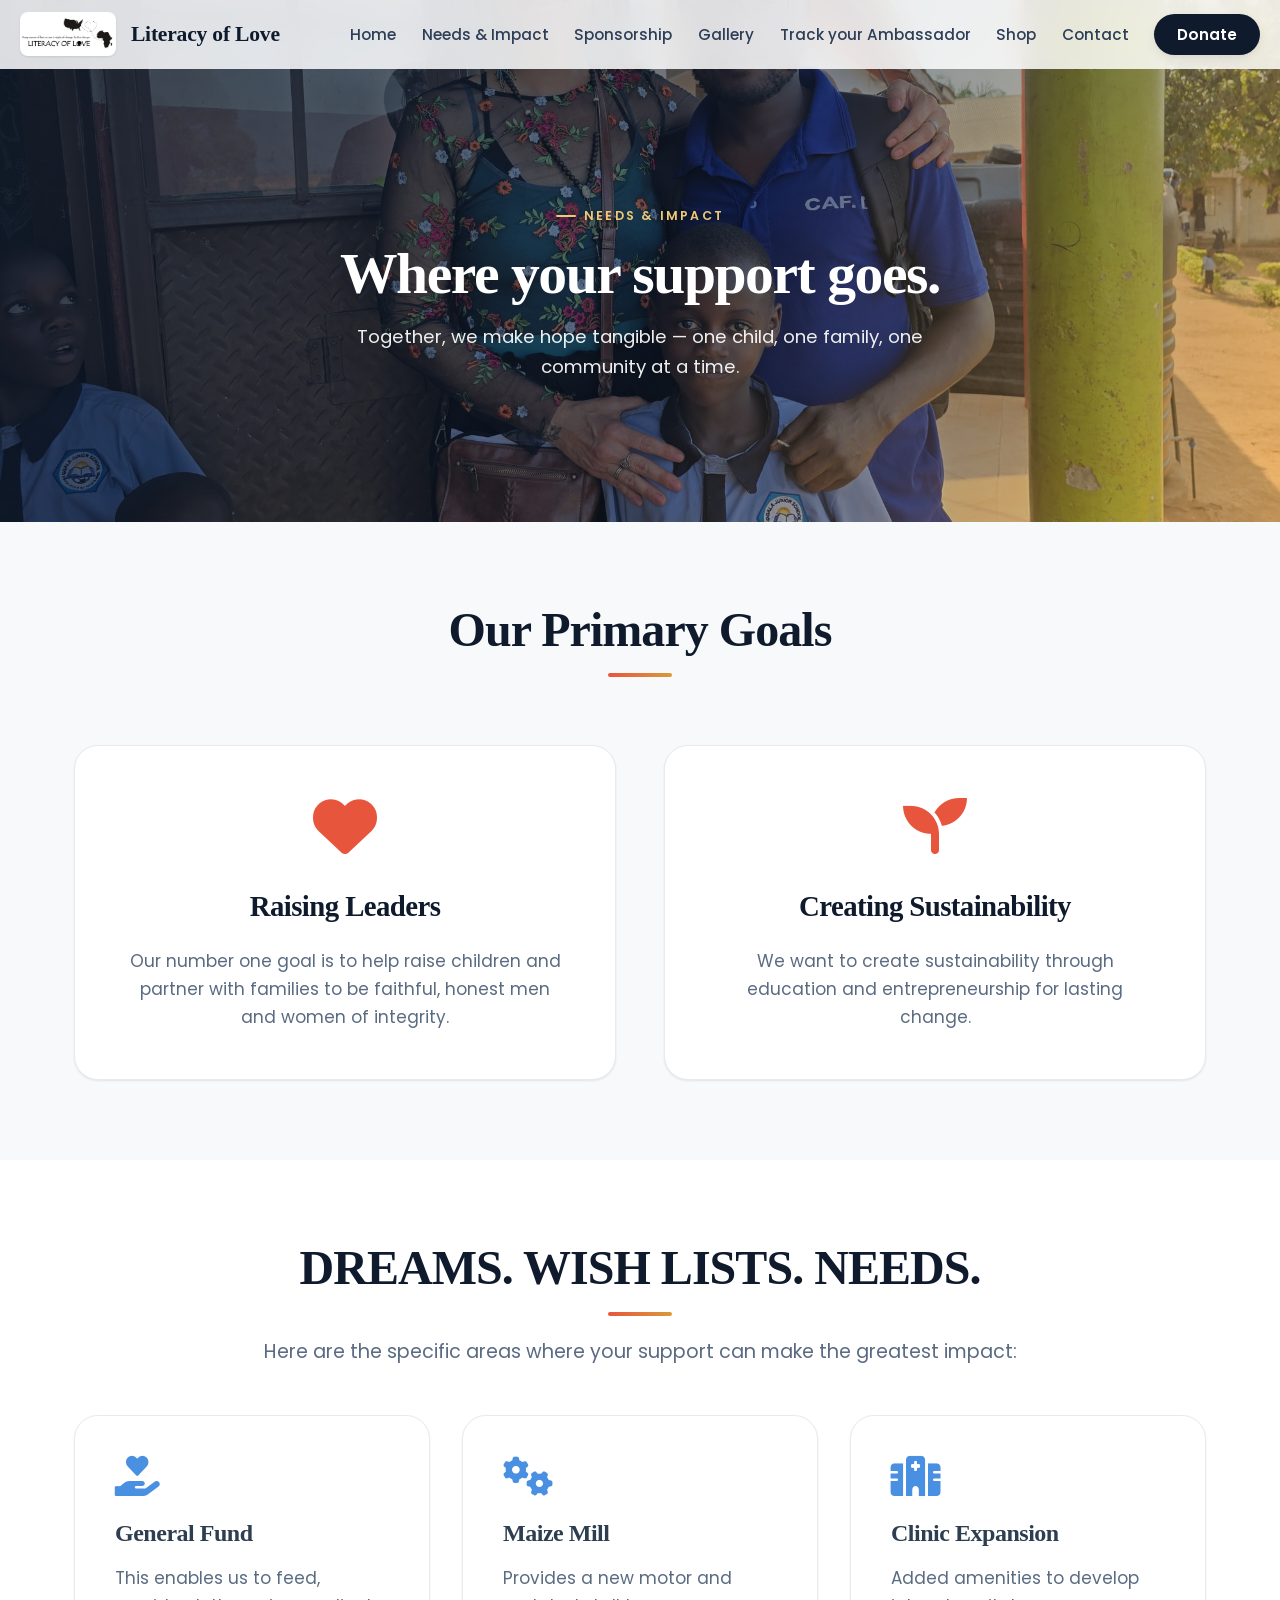
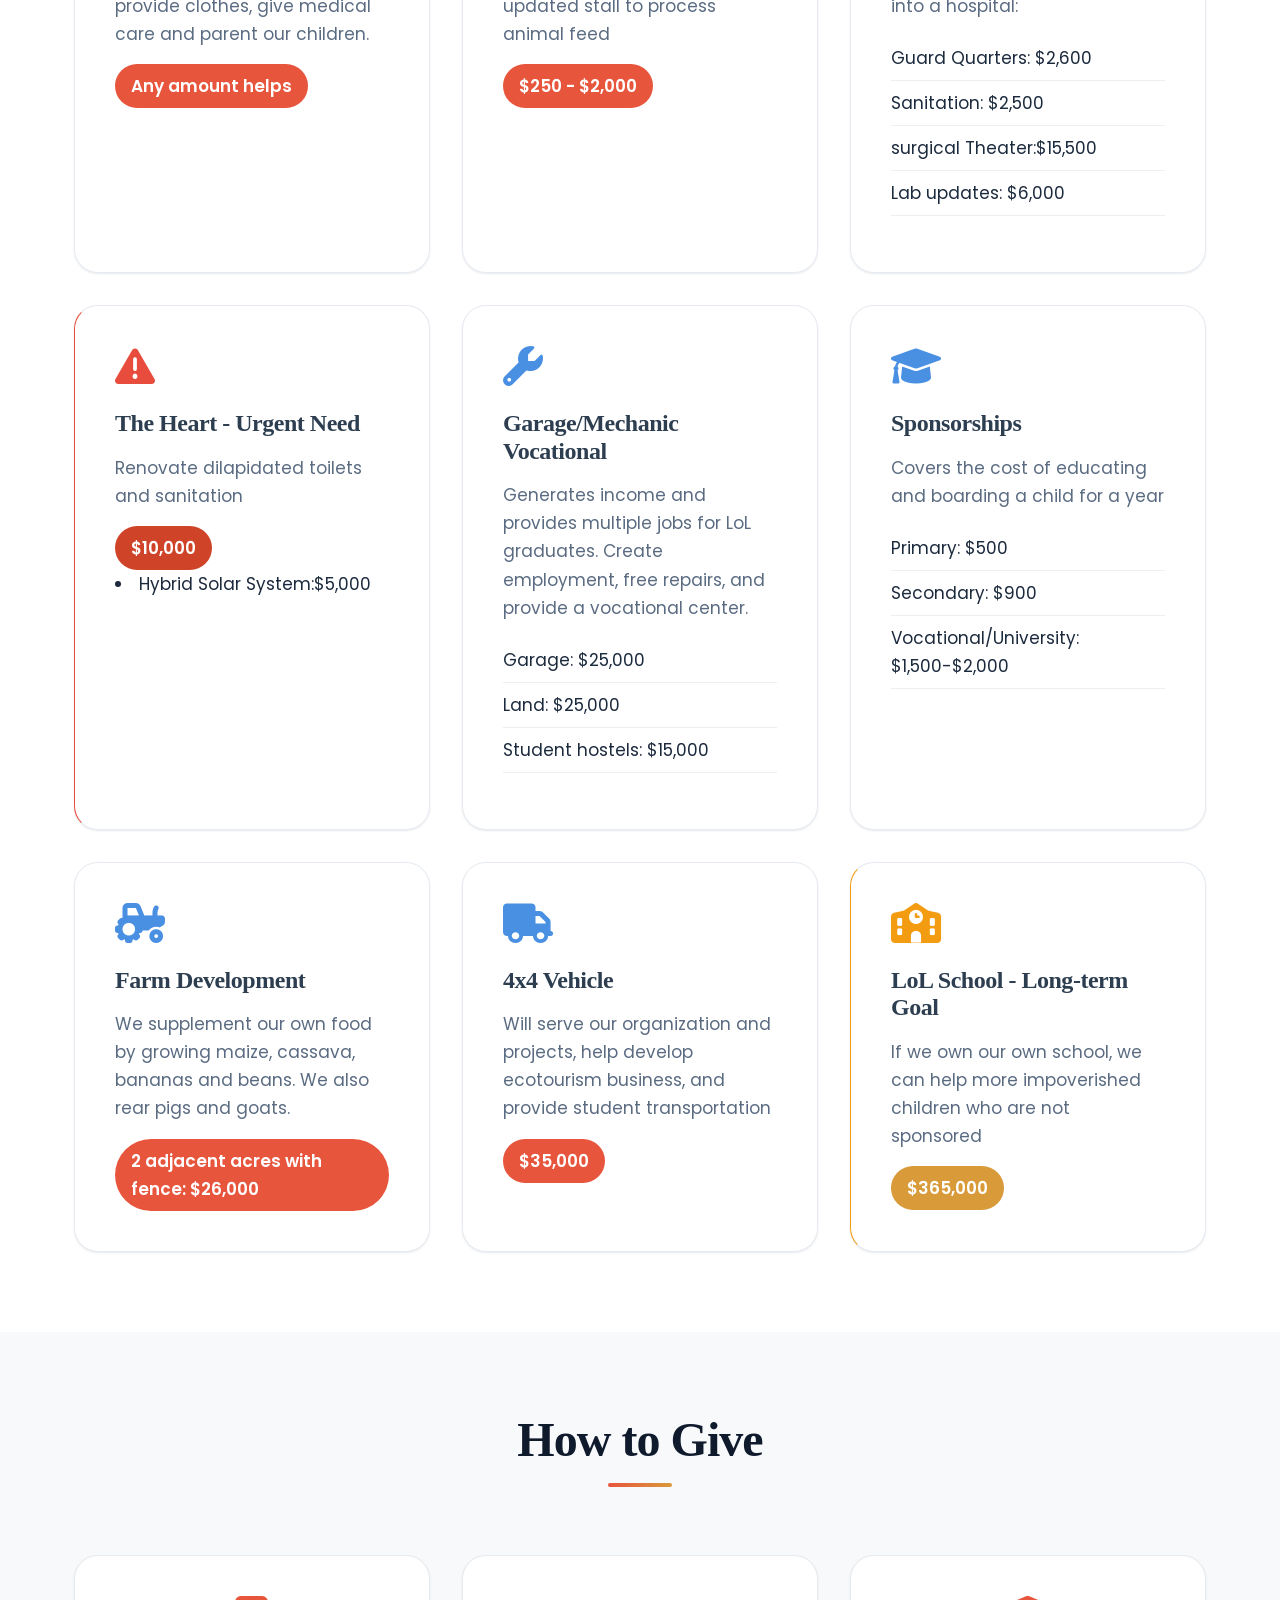
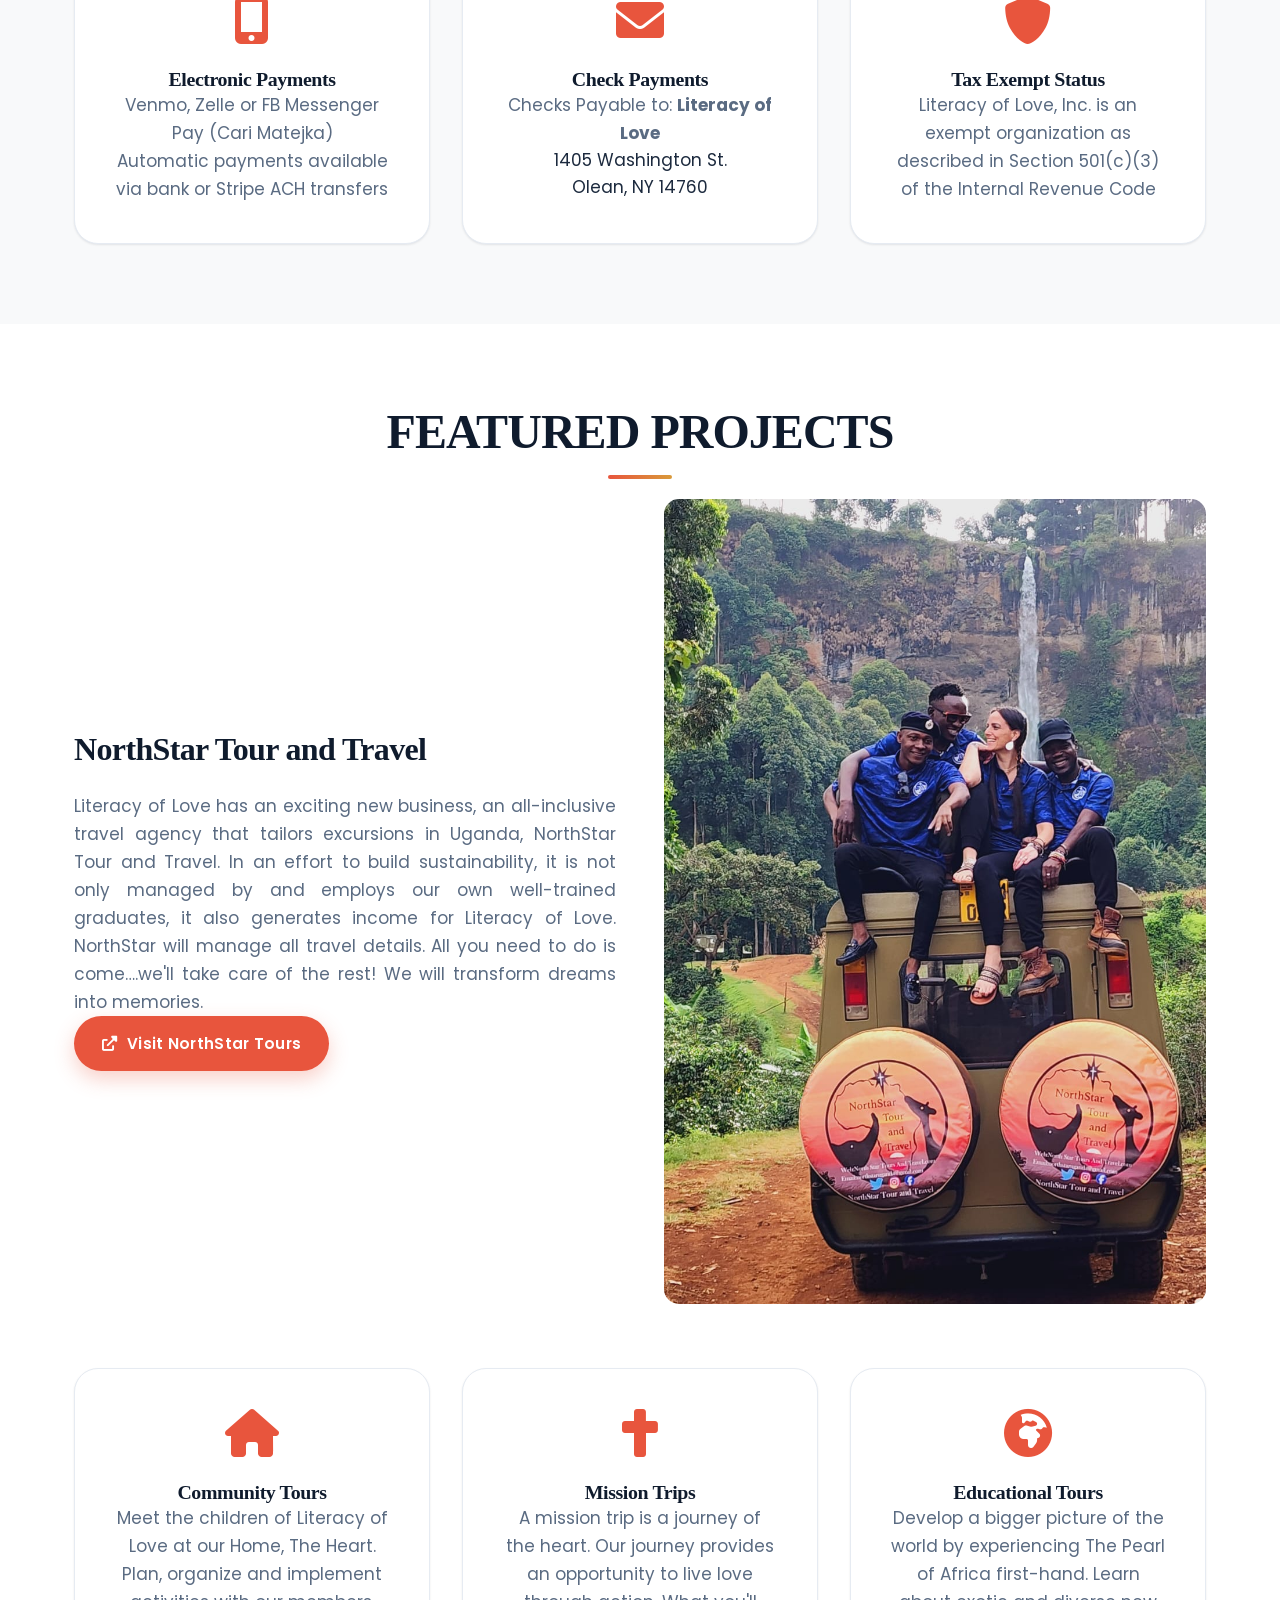
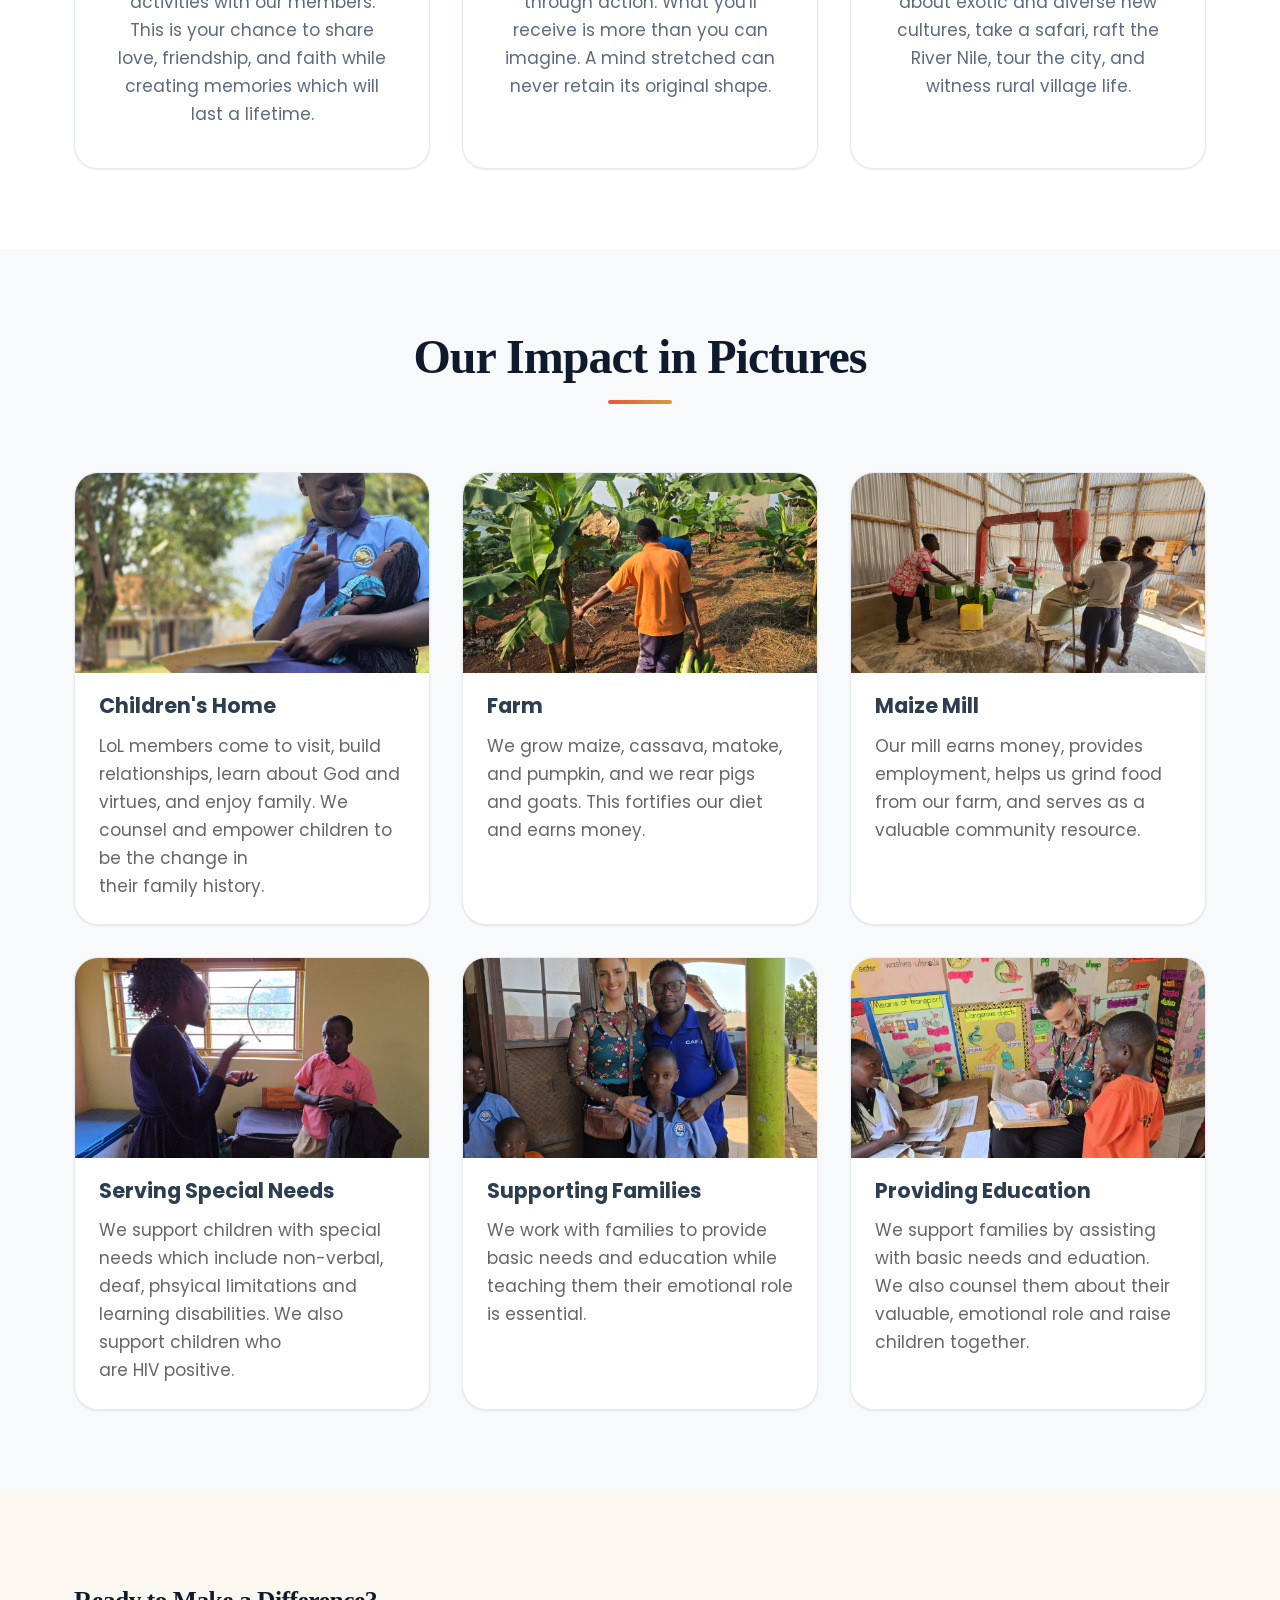
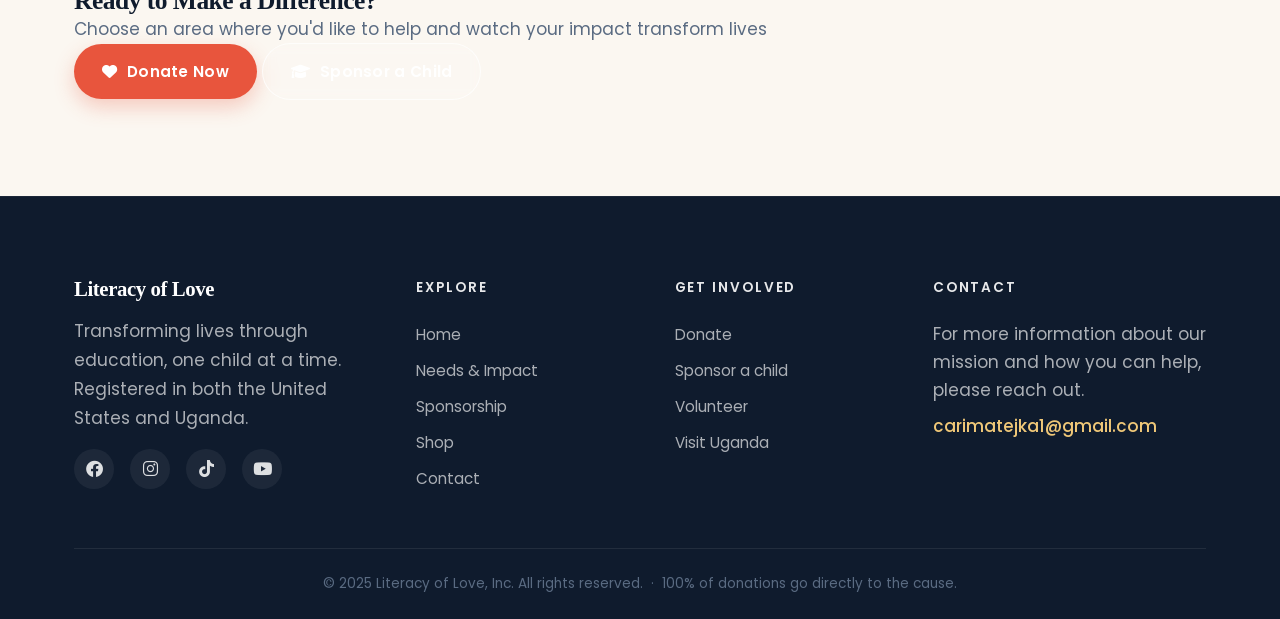
==== commit 378bd7c3: "Publish site updates with Track Ambassador 3D village and gallery. EOF  Co-authored-by: Cursor <curs" ====
--- a/areas-of-need.html
+++ b/areas-of-need.html
@@ -11,36 +11,41 @@
     <link rel="stylesheet" href="https://cdnjs.cloudflare.com/ajax/libs/font-awesome/6.0.0/css/all.min.css">
 </head>
 <body>
+    <a class="skip-link" href="#main">Skip to content</a>
     <!-- Navigation -->
-    <nav class="navbar">
+    <nav class="navbar" aria-label="Primary">
         <div class="nav-container">
             <div class="nav-logo">
-                 <a href="index.html">
-                    <img src="images/logo.jpg" alt="Literacy of Love Logo" class="logo-img">
-                <h2>Literacy of Love</h2>
+                <a href="index.html" aria-label="Literacy of Love — Home">
+                    <img src="images/logo.jpg" alt="" class="logo-img">
+                    <h2>Literacy of Love</h2>
+                </a>
             </div>
             <ul class="nav-menu">
-                <li class="nav-item"><a href="index.html" class="nav-link">Home</a></li>
-                <li class="nav-item"><a href="areas-of-need.html" class="nav-link">Needs and Accomplishments</a></li>
-                <li class="nav-item"><a href="sponsorship.html" class="nav-link">Sponsorship</a></li>
-                <li class="nav-item"><a href="shop.html" class="nav-link">Shop</a></li>
-                <li class="nav-item"><a href="contact.html" class="nav-link">Contact</a></li>
-                <li class="nav-item"><a href="donate.html" class="nav-link donate-btn">Donate</a></li>
+                <li class="nav-item"><a href="index.html" class="nav-link" data-page="home">Home</a></li>
+                <li class="nav-item"><a href="areas-of-need.html" class="nav-link" data-page="areas-of-need">Needs &amp; Impact</a></li>
+                <li class="nav-item"><a href="sponsorship.html" class="nav-link" data-page="sponsorship">Sponsorship</a></li>
+                <li class="nav-item"><a href="gallery.html" class="nav-link" data-page="gallery">Gallery</a></li>
+                <li class="nav-item"><a href="track-dolls.html" class="nav-link" data-page="track">Track your Ambassador</a></li>
+                <li class="nav-item"><a href="shop.html" class="nav-link" data-page="shop">Shop</a></li>
+                <li class="nav-item"><a href="contact.html" class="nav-link" data-page="contact">Contact</a></li>
+                <li class="nav-item"><a href="donate.html" class="nav-link donate-btn" data-page="donate">Donate</a></li>
             </ul>
-            <div class="hamburger">
+            <button class="hamburger" aria-label="Open menu" aria-expanded="false" aria-controls="primary-menu">
                 <span class="bar"></span>
                 <span class="bar"></span>
                 <span class="bar"></span>
-            </div>
+            </button>
         </div>
     </nav>
 
     <!-- Hero Section -->
-    <section class="page-hero">
+    <section id="main" class="page-hero page-hero--needs">
         <div class="hero-overlay">
             <div class="container">
-                <h1 class="page-title">Needs and Accomplishments</h1>
-                <p class="page-subtitle">Together we can make dreams a reality</p>
+                <span class="eyebrow eyebrow-light">Needs &amp; Impact</span>
+                <h1 class="page-title">Where your support goes.</h1>
+                <p class="page-subtitle">Together, we make hope tangible &mdash; one child, one family, one community at a time.</p>
             </div>
         </div>
     </section>
@@ -287,34 +292,43 @@
     <footer class="footer">
         <div class="container">
             <div class="footer-content">
+                <div class="footer-section footer-brand">
+                    <h3>Literacy of Love</h3>
+                    <p>Transforming lives through education, one child at a time. Registered in both the United States and Uganda.</p>
+                    <div class="social-links" aria-label="Social media">
+                        <a href="https://www.facebook.com/cari.matejka" target="_blank" rel="noopener" aria-label="Facebook"><i class="fab fa-facebook"></i></a>
+                        <a href="https://www.instagram.com/literacyoflove/" target="_blank" rel="noopener" aria-label="Instagram"><i class="fab fa-instagram"></i></a>
+                        <a href="https://www.tiktok.com/@literacyoflove" target="_blank" rel="noopener" aria-label="TikTok"><i class="fab fa-tiktok"></i></a>
+                        <a href="https://youtube.com/@carimatejka7178" target="_blank" rel="noopener" aria-label="YouTube"><i class="fab fa-youtube"></i></a>
+                    </div>
+                </div>
                 <div class="footer-section">
-                    <h3>Literacy of Love</h3>
-                    <p>Transforming lives through education, one child at a time.</p>
-                    <div class="social-links">
-                        <a href="https://www.facebook.com/cari.matejka" target="_blank"><i class="fab fa-facebook"></i></a>
-                        <a href="https://www.instagram.com/literacyoflove/" target="_blank"><i class="fab fa-instagram"></i></a>
-                        <a href="https://youtube.com/@carimatejka7178?si=GCaE2JGKwVd1XoYe" target="_blank"><i class="fab fa-youtube"></i></a>
-                        <a href="https://www.tiktok.com/@literacyoflove?_t=8l0rAn2XLig&_r=1" target="_blank"><i class="fab fa-tiktok"></i></a>
-                    </div>
-                </div>
-                <div class="footer-section">
-                    <h4>Quick Links</h4>
+                    <h4>Explore</h4>
                     <ul>
                         <li><a href="index.html">Home</a></li>
-                        <li><a href="areas-of-need.html">Needs and Accomplishments</a></li>
+                        <li><a href="areas-of-need.html">Needs &amp; Impact</a></li>
                         <li><a href="sponsorship.html">Sponsorship</a></li>
                         <li><a href="shop.html">Shop</a></li>
                         <li><a href="contact.html">Contact</a></li>
                     </ul>
                 </div>
                 <div class="footer-section">
+                    <h4>Get involved</h4>
+                    <ul>
+                        <li><a href="donate.html">Donate</a></li>
+                        <li><a href="sponsorship.html">Sponsor a child</a></li>
+                        <li><a href="contact.html">Volunteer</a></li>
+                        <li><a href="contact.html">Visit Uganda</a></li>
+                    </ul>
+                </div>
+                <div class="footer-section">
                     <h4>Contact</h4>
-                    <p>For more information about our mission and how you can help, please reach out to us.</p>
+                    <p>For more information about our mission and how you can help, please reach out.</p>
                     <a href="mailto:carimatejka1@gmail.com" class="contact-email">carimatejka1@gmail.com</a>
                 </div>
             </div>
             <div class="footer-bottom">
-                <p>&copy; 2025 Literacy of Love. All rights reserved. | 100% of donations go directly to the cause.</p>
+                <p>&copy; 2025 Literacy of Love, Inc. All rights reserved. &nbsp;·&nbsp; 100% of donations go directly to the cause.</p>
             </div>
         </div>
     </footer>
--- a/styles.css
+++ b/styles.css
@@ -30,7 +30,7 @@
 }
 
 .nav-container {
-    max-width: 1200px;
+    max-width: 1340px;
     margin: 0 auto;
     padding: 0 20px;
     display: flex;
@@ -67,7 +67,8 @@
 .nav-menu {
     display: flex;
     list-style: none;
-    gap: 2rem;
+    gap: 1.6rem;
+    white-space: nowrap;
 }
 
 .nav-link {
@@ -140,7 +141,8 @@
     z-index: -2;
 }
 
-.hero-video iframe {
+.hero-video iframe,
+.hero-video video {
     width: 100%;
     height: 100%;
     object-fit: cover;
@@ -2218,26 +2220,7 @@
 
 /* Responsive Design for New Pages */
 @media (max-width: 768px) {
-    .hamburger {
-        display: flex;
-    }
-
-    .nav-menu {
-        position: fixed;
-        left: -100%;
-        top: 70px;
-        flex-direction: column;
-        background-color: white;
-        width: 100%;
-        text-align: center;
-        transition: 0.3s;
-        box-shadow: 0 10px 27px rgba(0, 0, 0, 0.05);
-        padding: 2rem 0;
-    }
-
-    .nav-menu.active {
-        left: 0;
-    }
+    /* Mobile nav handled in V4 mobile drawer block — do not add nav-menu rules here */
 
     .hero-title {
         font-size: 2.5rem;
@@ -2397,3 +2380,4055 @@
     outline: 2px solid #4a90e2;
     outline-offset: 2px;
 }
+
+/* placeholder marker for append */
+
+/* ============================================================
+   ============  V2 DESIGN SYSTEM OVERHAUL  ==================
+   Loaded last so it overrides earlier rules. All existing
+   class names preserved. Focus: typography, color, spacing,
+   shadows, motion, accessibility.
+   ============================================================ */
+
+@import url('https://fonts.googleapis.com/css2?family=Fraunces:opsz,wght@9..144,400;9..144,500;9..144,600;9..144,700&family=Inter:wght@400;500;600;700&display=swap');
+
+:root {
+    /* Brand palette — warm, hopeful, grounded */
+    --ink-900: #0f1b2d;
+    --ink-800: #1c2a3e;
+    --ink-700: #2d3e57;
+    --ink-500: #5a6b82;
+    --ink-300: #9aa6b8;
+    --ink-200: #c9d1dc;
+    --ink-100: #e6ebf2;
+    --cream-50: #fbf7f1;
+    --cream-100: #f5eee1;
+    --cream-200: #ecdfc8;
+    --coral-500: #e8553d;
+    --coral-600: #cf4329;
+    --coral-300: #f59179;
+    --honey-500: #d99a3a;
+    --honey-300: #f0c878;
+    --teal-700: #0f5c5e;
+    --teal-500: #1b8b8d;
+    --teal-300: #6dc4c4;
+    --leaf-500: #4b8b4a;
+
+    /* Semantic */
+    --bg: #ffffff;
+    --bg-soft: var(--cream-50);
+    --bg-warm: var(--cream-100);
+    --surface: #ffffff;
+    --text: var(--ink-800);
+    --text-soft: var(--ink-500);
+    --accent: var(--coral-500);
+    --accent-hover: var(--coral-600);
+    --brand: var(--teal-700);
+
+    /* Type */
+    --font-display: 'Fraunces', 'Georgia', serif;
+    --font-sans: 'Inter', 'Poppins', system-ui, -apple-system, Segoe UI, sans-serif;
+
+    /* Radius */
+    --r-sm: 10px;
+    --r-md: 16px;
+    --r-lg: 24px;
+    --r-xl: 32px;
+    --r-full: 999px;
+
+    /* Shadow — layered, soft */
+    --sh-1: 0 1px 2px rgba(15, 27, 45, 0.06), 0 1px 3px rgba(15, 27, 45, 0.04);
+    --sh-2: 0 4px 12px rgba(15, 27, 45, 0.06), 0 2px 4px rgba(15, 27, 45, 0.04);
+    --sh-3: 0 12px 32px rgba(15, 27, 45, 0.08), 0 4px 12px rgba(15, 27, 45, 0.04);
+    --sh-4: 0 24px 60px rgba(15, 27, 45, 0.12), 0 8px 20px rgba(15, 27, 45, 0.06);
+
+    /* Easing & timing */
+    --ease: cubic-bezier(.2,.7,.2,1);
+    --t-fast: 160ms;
+    --t-med: 280ms;
+    --t-slow: 480ms;
+}
+
+/* ---------- Global ---------- */
+html { scroll-behavior: smooth; }
+body {
+    font-family: var(--font-sans);
+    color: var(--text);
+    background: var(--bg);
+    font-size: 17px;
+    line-height: 1.65;
+    -webkit-font-smoothing: antialiased;
+    text-rendering: optimizeLegibility;
+}
+
+::selection { background: var(--coral-300); color: #fff; }
+
+a { transition: color var(--t-fast) var(--ease); }
+img { max-width: 100%; height: auto; }
+
+:focus-visible {
+    outline: 3px solid var(--honey-300);
+    outline-offset: 3px;
+    border-radius: 4px;
+}
+
+@media (prefers-reduced-motion: reduce) {
+    *, *::before, *::after { animation-duration: 0.001ms !important; transition-duration: 0.001ms !important; scroll-behavior: auto !important; }
+}
+
+/* ---------- Typography ---------- */
+h1, h2, h3, .section-title, .page-title, .hero-title,
+.letter-title h2, .mission-card h2, .vision-card h2,
+.connection-text h2, .impact-content h2, .form-header h2,
+.category-title, .ceo-info h3, .goal-card h3, .leader-info h4,
+.story-content h3, .spotlight-text h3, .partner-content h3,
+.project-content h3, .footer-section h3 {
+    font-family: var(--font-display);
+    font-weight: 600;
+    letter-spacing: -0.02em;
+    line-height: 1.15;
+    color: var(--ink-900);
+}
+
+.section-title {
+    font-size: clamp(2rem, 1.4rem + 2.4vw, 3rem);
+    text-transform: none;
+    margin-bottom: 1.25rem;
+    position: relative;
+    display: inline-block;
+    width: 100%;
+}
+.section-title::after {
+    content: '';
+    display: block;
+    width: 64px;
+    height: 4px;
+    margin: 1rem auto 0;
+    background: linear-gradient(90deg, var(--coral-500), var(--honey-500));
+    border-radius: var(--r-full);
+}
+
+p { color: var(--text-soft); }
+
+/* ---------- Container ---------- */
+.container { max-width: 1180px; padding: 0 24px; }
+
+/* ---------- Navigation ---------- */
+.navbar {
+    background: rgba(255, 255, 255, 0.85);
+    backdrop-filter: saturate(180%) blur(14px);
+    -webkit-backdrop-filter: saturate(180%) blur(14px);
+    border-bottom: 1px solid transparent;
+    box-shadow: none;
+    padding: 0.75rem 0;
+    transition: background var(--t-med) var(--ease), box-shadow var(--t-med) var(--ease), border-color var(--t-med) var(--ease), padding var(--t-med) var(--ease);
+}
+.navbar.scrolled {
+    background: rgba(255, 255, 255, 0.96);
+    border-bottom-color: var(--ink-100);
+    box-shadow: var(--sh-1);
+}
+.nav-logo h2 {
+    font-family: var(--font-display);
+    color: var(--ink-900);
+    font-size: 1.35rem;
+    font-weight: 600;
+    letter-spacing: -0.01em;
+}
+.logo-img {
+    height: 44px;
+    border-radius: 8px;
+    box-shadow: var(--sh-1);
+}
+.nav-link {
+    color: var(--ink-700);
+    font-weight: 500;
+    font-size: 0.95rem;
+    padding: 0.5rem 0;
+}
+.nav-link:hover { color: var(--accent); }
+.nav-link::after { background: var(--accent); height: 2px; bottom: -2px; }
+
+.donate-btn {
+    background: var(--ink-900) !important;
+    color: #fff !important;
+    padding: 0.65rem 1.4rem !important;
+    border-radius: var(--r-full);
+    box-shadow: var(--sh-2);
+    font-weight: 600;
+    letter-spacing: 0.01em;
+}
+.donate-btn:hover {
+    background: var(--accent) !important;
+    transform: translateY(-1px);
+    box-shadow: var(--sh-3);
+}
+
+/* ---------- Buttons ---------- */
+.btn {
+    display: inline-flex;
+    align-items: center;
+    justify-content: center;
+    gap: 0.6rem;
+    padding: 0.95rem 1.75rem;
+    border-radius: var(--r-full);
+    font-weight: 600;
+    font-size: 0.95rem;
+    letter-spacing: 0.02em;
+    text-transform: none;
+    transition: transform var(--t-fast) var(--ease), box-shadow var(--t-fast) var(--ease), background var(--t-fast) var(--ease), color var(--t-fast) var(--ease);
+    will-change: transform;
+}
+.btn-primary {
+    background: var(--accent);
+    color: #fff;
+    box-shadow: 0 8px 20px rgba(232, 85, 61, 0.28);
+}
+.btn-primary:hover {
+    background: var(--accent-hover);
+    transform: translateY(-2px);
+    box-shadow: 0 14px 28px rgba(232, 85, 61, 0.36);
+}
+.btn-secondary {
+    background: rgba(255,255,255,0.08);
+    color: #fff;
+    border: 1.5px solid rgba(255,255,255,0.7);
+    backdrop-filter: blur(6px);
+}
+.btn-secondary:hover {
+    background: #fff;
+    color: var(--ink-900);
+    border-color: #fff;
+    transform: translateY(-2px);
+}
+
+/* ---------- Hero ---------- */
+.hero { height: 100vh; min-height: 620px; }
+.hero-overlay {
+    background:
+        radial-gradient(ellipse at 30% 20%, rgba(232, 85, 61, 0.35), transparent 60%),
+        radial-gradient(ellipse at 80% 80%, rgba(15, 92, 94, 0.45), transparent 60%),
+        linear-gradient(180deg, rgba(15, 27, 45, 0.55) 0%, rgba(15, 27, 45, 0.75) 100%);
+}
+.hero-content { max-width: 880px; }
+.hero-title {
+    font-family: var(--font-display);
+    font-weight: 600;
+    font-size: clamp(2.6rem, 1.5rem + 5vw, 5rem);
+    letter-spacing: -0.03em;
+    line-height: 1.05;
+    text-shadow: 0 2px 30px rgba(0,0,0,0.35);
+    color: #fff;
+    margin-bottom: 1.25rem;
+}
+.hero-subtitle {
+    font-family: var(--font-sans);
+    font-size: clamp(1rem, 0.9rem + 0.4vw, 1.2rem);
+    line-height: 1.7;
+    color: rgba(255,255,255,0.92);
+    max-width: 640px;
+    margin: 0 auto 2.25rem;
+}
+.hero-buttons { gap: 0.85rem; }
+
+/* Scroll indicator */
+.hero::after {
+    content: '';
+    position: absolute;
+    left: 50%;
+    bottom: 28px;
+    width: 26px;
+    height: 42px;
+    border: 2px solid rgba(255,255,255,0.6);
+    border-radius: 14px;
+    transform: translateX(-50%);
+    z-index: 2;
+    pointer-events: none;
+}
+.hero::before {
+    content: '';
+    position: absolute;
+    left: 50%;
+    bottom: 56px;
+    width: 3px;
+    height: 8px;
+    background: #fff;
+    border-radius: 2px;
+    transform: translateX(-50%);
+    z-index: 3;
+    animation: heroScrollDot 1.8s var(--ease) infinite;
+    pointer-events: none;
+}
+@keyframes heroScrollDot {
+    0% { opacity: 0; transform: translate(-50%, -8px); }
+    35% { opacity: 1; }
+    100% { opacity: 0; transform: translate(-50%, 10px); }
+}
+
+/* ---------- Mission Banner ---------- */
+.mission-banner {
+    background: var(--ink-900);
+    color: #fff;
+    padding: 5rem 0;
+    position: relative;
+    overflow: hidden;
+}
+.mission-banner::before {
+    content: '';
+    position: absolute; inset: 0;
+    background:
+        radial-gradient(ellipse at 20% 50%, rgba(232,85,61,0.25), transparent 50%),
+        radial-gradient(ellipse at 80% 50%, rgba(217,154,58,0.22), transparent 50%);
+    pointer-events: none;
+}
+.mission-banner .container { position: relative; }
+.mission-banner .section-title { color: #fff; }
+.mission-banner .section-title::after { background: linear-gradient(90deg, var(--honey-300), var(--coral-300)); }
+.mission-verse {
+    font-family: var(--font-display);
+    font-style: italic;
+    font-size: clamp(1.05rem, 0.95rem + 0.5vw, 1.35rem);
+    color: rgba(255,255,255,0.88);
+    max-width: 720px;
+    margin: 1.5rem auto 0;
+}
+
+/* ---------- CTA Section ---------- */
+.cta-section { padding: 6rem 0; background: var(--bg-soft); }
+.cta-grid { gap: 2rem; margin-top: 3.5rem; }
+.cta-item {
+    background: var(--surface);
+    border: 1px solid var(--ink-100);
+    border-radius: var(--r-lg);
+    padding: 2.5rem 2rem;
+    box-shadow: var(--sh-1);
+    transition: transform var(--t-med) var(--ease), box-shadow var(--t-med) var(--ease), border-color var(--t-med) var(--ease);
+}
+.cta-item:hover {
+    transform: translateY(-6px);
+    box-shadow: var(--sh-3);
+    border-color: transparent;
+}
+.cta-item i {
+    width: 64px; height: 64px;
+    display: inline-flex; align-items: center; justify-content: center;
+    font-size: 1.6rem;
+    color: var(--accent);
+    background: var(--cream-100);
+    border-radius: var(--r-md);
+    margin-bottom: 1.25rem;
+}
+.cta-item h3 { font-family: var(--font-display); font-size: 1.35rem; color: var(--ink-900); }
+
+/* ---------- Hope Section ---------- */
+.hope-section {
+    padding: 5rem 0;
+    background: linear-gradient(180deg, var(--cream-100), var(--cream-50));
+}
+.hope-section .section-title { color: var(--ink-900); }
+.hope-text { color: var(--ink-700); font-size: 1.15rem; }
+
+/* ---------- Letter Section ---------- */
+.letter-section {
+    padding: 6rem 0;
+    background-color: var(--ink-900) !important;
+    background-size: cover !important;
+    background-position: center !important;
+    background-blend-mode: multiply;
+    position: relative;
+}
+.letter-section::before {
+    content: '';
+    position: absolute; inset: 0;
+    background: linear-gradient(180deg, rgba(15,27,45,0.55), rgba(15,27,45,0.85));
+}
+.letter-section .container { position: relative; }
+.letter-container {
+    background: var(--surface);
+    padding: clamp(2rem, 1.2rem + 2vw, 3.5rem);
+    border-radius: var(--r-lg);
+    box-shadow: var(--sh-4);
+    max-width: 920px;
+}
+.letter-header { gap: 1.5rem; margin-bottom: 2rem; }
+.ceo-photo {
+    width: 88px; height: 88px;
+    border: 3px solid var(--cream-100);
+    box-shadow: var(--sh-2);
+}
+.letter-title h2 {
+    color: var(--ink-900);
+    font-size: clamp(1.6rem, 1.2rem + 1vw, 2.2rem);
+}
+.letter-subtitle { color: var(--text-soft); }
+.letter-content p { color: var(--ink-700); font-size: 1.02rem; }
+.signature { border-top-color: var(--ink-100); }
+.quote { color: var(--accent); }
+
+/* ---------- Story Section ---------- */
+.story-section { padding: 6rem 0; background: var(--bg); }
+.story-intro {
+    font-family: var(--font-display);
+    font-style: italic;
+    color: var(--ink-700);
+    font-size: 1.25rem;
+    line-height: 1.6;
+}
+.story-image img { border-radius: var(--r-lg); box-shadow: var(--sh-3); }
+
+/* ---------- Poverty Section ---------- */
+.poverty-section { padding: 6rem 0; background: var(--bg-soft); }
+.poverty-intro { color: var(--ink-700); font-family: var(--font-display); font-style: italic; }
+.solution-item {
+    background: var(--surface);
+    border: 1px solid var(--ink-100);
+    border-radius: var(--r-md);
+    padding: 2rem 1.5rem;
+    transition: transform var(--t-med) var(--ease), box-shadow var(--t-med) var(--ease);
+}
+.solution-item:hover { transform: translateY(-4px); box-shadow: var(--sh-2); }
+.solution-item i {
+    color: var(--teal-700);
+    background: rgba(27, 139, 141, 0.1);
+    width: 56px; height: 56px;
+    display: inline-flex; align-items: center; justify-content: center;
+    border-radius: var(--r-md);
+    font-size: 1.4rem;
+    margin-bottom: 1rem;
+}
+.solution-item h3 { font-family: var(--font-display); font-size: 1.15rem; }
+.poverty-conclusion { color: var(--ink-700); font-size: 1.05rem; }
+
+/* ---------- Mission & Vision ---------- */
+.mission-vision-section {
+    padding: 6rem 0;
+    background: var(--ink-900);
+    position: relative;
+    overflow: hidden;
+}
+.mission-vision-section::before {
+    content: '';
+    position: absolute; inset: 0;
+    background:
+        radial-gradient(circle at 0% 0%, rgba(232,85,61,0.2), transparent 40%),
+        radial-gradient(circle at 100% 100%, rgba(27,139,141,0.25), transparent 40%);
+}
+.mission-vision-grid { position: relative; }
+.mission-card, .vision-card {
+    background: var(--surface);
+    border-radius: var(--r-lg);
+    padding: 3rem 2.5rem;
+    box-shadow: var(--sh-3);
+}
+.mission-card i { color: var(--accent); }
+.vision-card i { color: var(--teal-700); }
+.mission-card h2, .vision-card h2 { color: var(--ink-900); font-size: 1.65rem; }
+
+/* ---------- Leadership ---------- */
+.leadership-section {
+    padding: 6rem 0;
+    background: var(--bg-soft);
+}
+.leadership-section::before { display: none; }
+.leadership-section .section-title {
+    background: none;
+    -webkit-text-fill-color: var(--ink-900);
+    color: var(--ink-900);
+    text-shadow: none;
+}
+.category-title {
+    color: var(--ink-700);
+    font-family: var(--font-display);
+    font-size: 1.65rem;
+    font-weight: 600;
+}
+.category-title::after { background: var(--accent); }
+
+.leader-card {
+    background: var(--surface);
+    border: 1px solid var(--ink-100);
+    border-radius: var(--r-lg);
+    padding: 2.5rem 2rem;
+    box-shadow: var(--sh-1);
+    transition: transform var(--t-med) var(--ease), box-shadow var(--t-med) var(--ease);
+}
+.leader-card:nth-child(even) { background: var(--surface); }
+.leader-card:hover { transform: translateY(-8px); box-shadow: var(--sh-3); }
+.leader-card::before {
+    background: linear-gradient(90deg, var(--accent), var(--honey-500));
+}
+.leader-image {
+    width: 128px; height: 128px;
+    border: 4px solid var(--cream-100);
+    box-shadow: var(--sh-2);
+}
+.leader-card:hover .leader-image {
+    border-color: var(--coral-300);
+}
+.leader-info h4 { font-family: var(--font-display); font-size: 1.35rem; color: var(--ink-900); }
+.leader-card:hover .leader-info h4 { color: var(--accent); }
+.leader-title {
+    background: none;
+    -webkit-text-fill-color: var(--ink-500);
+    color: var(--ink-500);
+    font-size: 0.78rem;
+    letter-spacing: 0.12em;
+}
+.leader-description { color: var(--text-soft); }
+
+/* ---------- Action Section ---------- */
+.action-section { padding: 6rem 0; background: var(--bg); }
+.action-card {
+    background: var(--cream-50);
+    border: 1px solid var(--cream-200);
+    border-radius: var(--r-lg);
+    padding: 2.75rem 2rem;
+    transition: transform var(--t-med) var(--ease), box-shadow var(--t-med) var(--ease);
+}
+.action-card:hover { transform: translateY(-6px); box-shadow: var(--sh-3); }
+.action-card i {
+    width: 64px; height: 64px;
+    display: inline-flex; align-items: center; justify-content: center;
+    background: #fff;
+    border-radius: var(--r-md);
+    color: var(--accent);
+    font-size: 1.6rem;
+    margin-bottom: 1.25rem;
+    box-shadow: var(--sh-1);
+}
+.action-card h3 { font-family: var(--font-display); }
+
+/* ---------- Need Section (CTA strip) ---------- */
+.need-section {
+    padding: 6rem 0;
+    background: var(--ink-900);
+    position: relative;
+    overflow: hidden;
+}
+.need-section::before {
+    content: '';
+    position: absolute; inset: 0;
+    background:
+        radial-gradient(ellipse at 30% 50%, rgba(232,85,61,0.3), transparent 55%),
+        radial-gradient(ellipse at 75% 50%, rgba(217,154,58,0.22), transparent 55%);
+}
+.need-section .container { position: relative; }
+.need-section .section-title { color: #fff; }
+.need-subtitle {
+    color: var(--honey-300);
+    font-family: var(--font-display);
+    font-weight: 600;
+    font-size: clamp(1.4rem, 1.1rem + 1vw, 2rem);
+}
+.need-text { color: rgba(255,255,255,0.85); }
+
+/* ---------- Footer ---------- */
+.footer {
+    background: var(--ink-900);
+    padding: 5rem 0 2rem;
+    border-top: 1px solid rgba(255,255,255,0.05);
+}
+.footer-section h3 {
+    font-family: var(--font-display);
+    color: #fff;
+    font-size: 1.3rem;
+}
+.footer-section h4 { color: #fff; font-family: var(--font-display); font-weight: 600; }
+.footer-section p, .footer-section a { color: rgba(255,255,255,0.65); }
+.footer-section a:hover { color: var(--honey-300); }
+.social-links a {
+    background: rgba(255,255,255,0.06);
+    color: rgba(255,255,255,0.85);
+    transition: background var(--t-fast) var(--ease), color var(--t-fast) var(--ease), transform var(--t-fast) var(--ease);
+}
+.social-links a:hover { background: var(--accent); color: #fff; transform: translateY(-2px); }
+.contact-email { color: var(--honey-300) !important; }
+.footer-bottom { border-top-color: rgba(255,255,255,0.08); color: rgba(255,255,255,0.5); font-size: 0.9rem; }
+
+/* ---------- Page Hero (sub-pages) ---------- */
+.page-hero {
+    height: 58vh; min-height: 400px;
+    position: relative;
+    display: flex;
+    align-items: center;
+    background:
+        linear-gradient(120deg, rgba(15,27,45,0.78) 0%, rgba(15,27,45,0.55) 60%, rgba(15,92,94,0.55) 100%),
+        url('images/20230706_180017.jpg') center/cover;
+}
+.page-hero .hero-overlay {
+    position: static;
+    background: transparent;
+    width: 100%;
+}
+.page-hero--sponsorship {
+    background:
+        linear-gradient(120deg, rgba(15,27,45,0.78) 0%, rgba(15,27,45,0.55) 60%, rgba(15,92,94,0.55) 100%),
+        url('images/our kids.jpeg') center/cover,
+        #0f1b2d;
+}
+.page-hero--sponsorship::before {
+    content: '';
+    position: absolute;
+    inset: 0;
+    background:
+        linear-gradient(120deg, rgba(15,27,45,0.55) 0%, rgba(15,27,45,0.30) 55%, rgba(15,92,94,0.35) 100%);
+    z-index: 0;
+}
+.page-hero--sponsorship > * { position: relative; z-index: 1; }
+.page-hero--shop {
+    background:
+        linear-gradient(120deg, rgba(0,0,0,0.45) 0%, rgba(0,0,0,0.30) 60%, rgba(0,0,0,0.40) 100%),
+        url('https://github.com/Aslanmatejka/my-public-assets/blob/main/crafts%20made%20by%20kudra.jpeg?raw=true') center/cover;
+}
+.page-hero .container {
+    text-align: center;
+    max-width: 820px;
+    padding-top: 60px;
+}
+.page-hero .eyebrow { display: inline-block; margin-bottom: 1rem; }
+.page-title {
+    font-family: var(--font-display);
+    font-weight: 600;
+    font-size: clamp(2.4rem, 1.6rem + 3vw, 3.6rem);
+    letter-spacing: -0.025em;
+    color: #fff;
+    line-height: 1.1;
+    margin-bottom: 1rem;
+}
+.page-subtitle {
+    color: rgba(255,255,255,0.92);
+    font-size: clamp(1rem, 0.95rem + 0.3vw, 1.15rem);
+    max-width: 620px;
+    margin: 0 auto;
+    line-height: 1.65;
+}
+
+/* ---------- Generic cards across subpages ---------- */
+.goal-card, .need-item, .payment-option, .tour-card, .impact-card,
+.category-card, .partner-card, .method-card, .level-card, .plan-card,
+.included-item, .step, .story-card {
+    background: var(--surface);
+    border: 1px solid var(--ink-100);
+    border-radius: var(--r-lg);
+    box-shadow: var(--sh-1);
+    transition: transform var(--t-med) var(--ease), box-shadow var(--t-med) var(--ease), border-color var(--t-med) var(--ease);
+}
+.goal-card:hover, .need-item:hover, .tour-card:hover, .impact-card:hover,
+.category-card:hover, .method-card:hover, .level-card:hover, .plan-card:hover {
+    transform: translateY(-6px);
+    box-shadow: var(--sh-3);
+}
+.goal-card i, .tour-card i, .method-card i, .step i, .included-item i,
+.plan-card i, .payment-option i, .level-header i {
+    color: var(--accent);
+}
+.method-card i { font-size: 2.25rem !important; }
+
+.amount { background: var(--accent); border-radius: var(--r-full); }
+.need-item.urgent .amount { background: var(--coral-600); }
+.need-item.long-term .amount { background: var(--honey-500); }
+
+.level-card.popular { border-color: var(--accent); }
+.popular-badge { background: var(--accent); }
+.price { color: var(--accent); font-family: var(--font-display); }
+
+/* ---------- Form ---------- */
+.form-container { border-radius: var(--r-lg); box-shadow: var(--sh-3); border: 1px solid var(--ink-100); }
+.form-group input, .form-group select, .form-group textarea {
+    border-radius: var(--r-sm);
+    border: 1.5px solid var(--ink-200);
+    background: var(--cream-50);
+    font-family: var(--font-sans);
+    transition: border-color var(--t-fast) var(--ease), background var(--t-fast) var(--ease), box-shadow var(--t-fast) var(--ease);
+}
+.form-group input:focus, .form-group select:focus, .form-group textarea:focus {
+    border-color: var(--accent);
+    background: #fff;
+    box-shadow: 0 0 0 4px rgba(232, 85, 61, 0.12);
+}
+
+/* ---------- Impact stats ---------- */
+.impact-statement {
+    background: var(--ink-900);
+    position: relative;
+    overflow: hidden;
+}
+.impact-statement::before {
+    content: '';
+    position: absolute; inset: 0;
+    background:
+        radial-gradient(circle at 20% 30%, rgba(27,139,141,0.3), transparent 50%),
+        radial-gradient(circle at 80% 70%, rgba(232,85,61,0.25), transparent 50%);
+}
+.impact-statement .container { position: relative; }
+.impact-content h2 { color: #fff; font-family: var(--font-display); }
+.stat {
+    background: rgba(255,255,255,0.06);
+    border: 1px solid rgba(255,255,255,0.08);
+    border-radius: var(--r-lg);
+    backdrop-filter: blur(8px);
+}
+.stat i { color: var(--honey-300); }
+
+/* Mobile nav: see V4 mobile drawer block at end of file */
+@media (max-width: 768px) {
+    .hero { min-height: 560px; }
+    .letter-header { flex-direction: column; text-align: center; }
+    .story-grid, .ceo-content, .connection-content, .spotlight-content, .project-highlight {
+        grid-template-columns: 1fr !important;
+        gap: 2rem !important;
+    }
+    .mission-vision-grid { grid-template-columns: 1fr; }
+    .section-title { font-size: clamp(1.7rem, 1.3rem + 2vw, 2.2rem); }
+    .partner-card { grid-template-columns: 1fr !important; }
+    .story-card { grid-template-columns: 1fr !important; }
+}
+
+/* ---------- Reveal on scroll ---------- */
+.reveal {
+    opacity: 0;
+    transform: translateY(20px);
+    transition: opacity 700ms var(--ease), transform 700ms var(--ease);
+    will-change: opacity, transform;
+}
+.reveal.in-view { opacity: 1; transform: none; }
+
+/* ============================================================
+   ============  V3 POLISH LAYER (final overrides)  ===========
+   Skip link, eyebrows, section heads, hero video, stats strip,
+   refined CTAs, leadership, mission/vision, footer columns.
+   ============================================================ */
+
+/* ---------- Accessibility ---------- */
+.skip-link {
+    position: absolute;
+    left: -9999px;
+    top: 0;
+    background: var(--ink-900);
+    color: #fff;
+    padding: 0.75rem 1rem;
+    border-radius: 0 0 var(--r-sm) 0;
+    z-index: 2000;
+    font-weight: 600;
+    text-decoration: none;
+}
+.skip-link:focus { left: 0; outline: 3px solid var(--honey-300); outline-offset: 2px; }
+
+/* ---------- Eyebrow label ---------- */
+.eyebrow {
+    display: inline-block;
+    font-family: var(--font-sans);
+    font-size: 0.78rem;
+    font-weight: 600;
+    letter-spacing: 0.18em;
+    text-transform: uppercase;
+    color: var(--accent);
+    margin-bottom: 0.85rem;
+    position: relative;
+    padding-left: 28px;
+}
+.eyebrow::before {
+    content: '';
+    position: absolute;
+    left: 0;
+    top: 50%;
+    transform: translateY(-50%);
+    width: 20px;
+    height: 2px;
+    background: currentColor;
+    border-radius: 2px;
+}
+.eyebrow-light { color: var(--honey-300); }
+
+/* ---------- Section heads (centered intro blocks) ---------- */
+.section-head {
+    max-width: 780px;
+    margin: 0 auto 3.5rem;
+    text-align: center;
+}
+.section-head .eyebrow { display: inline-block; }
+.section-head .section-title { margin-bottom: 1rem; }
+.section-head .section-title::after { margin-left: auto; margin-right: auto; }
+.section-lead {
+    color: var(--text-soft);
+    font-size: 1.075rem;
+    line-height: 1.7;
+    max-width: 640px;
+    margin: 0 auto;
+}
+
+/* Section title alignment refinements */
+.section-title {
+    text-align: center;
+}
+.mission-banner .container,
+.need-section .container,
+.hope-section .container { text-align: center; }
+.mission-banner .eyebrow,
+.need-section .eyebrow,
+.hope-section .eyebrow {
+    display: inline-block;
+    margin-bottom: 1rem;
+}
+
+/* ---------- Hero refinements ---------- */
+.hero { min-height: 680px; }
+.hero-video::after {
+    /* subtle vignette to deepen contrast over the video */
+    content: '';
+    position: absolute; inset: 0;
+    background: radial-gradient(ellipse at center, transparent 30%, rgba(0,0,0,0.35) 100%);
+    pointer-events: none;
+    z-index: 0;
+}
+.hero-overlay {
+    background:
+        linear-gradient(120deg, rgba(15, 27, 45, 0.78) 0%, rgba(15, 27, 45, 0.45) 60%, rgba(15, 92, 94, 0.55) 100%);
+}
+.hero-content {
+    text-align: left;
+    margin: 0 auto;
+    padding-top: 80px; /* clear the nav */
+}
+.hero-content .eyebrow { margin-bottom: 1.25rem; }
+.hero-title { letter-spacing: -0.025em; }
+.hero-subtitle {
+    margin-left: 0;
+    margin-right: 0;
+    max-width: 620px;
+}
+.hero-buttons { justify-content: flex-start; }
+
+.hero-trust {
+    list-style: none;
+    padding: 0;
+    margin: 2.25rem 0 0;
+    display: flex;
+    flex-wrap: wrap;
+    gap: 1rem 1.75rem;
+    color: rgba(255,255,255,0.85);
+    font-size: 0.92rem;
+}
+.hero-trust li {
+    display: inline-flex;
+    align-items: center;
+    gap: 0.55rem;
+}
+.hero-trust i {
+    color: var(--honey-300);
+    font-size: 0.95rem;
+}
+
+@media (max-width: 640px) {
+    .hero-content { text-align: center; }
+    .hero-buttons { justify-content: center; }
+    .hero-subtitle { margin-left: auto; margin-right: auto; }
+    .hero-trust { justify-content: center; }
+}
+
+/* Hide the old hero scroll-cue dot if duplicated */
+.hero::before, .hero::after { display: none; }
+
+/* ---------- Stats strip ---------- */
+.stats-strip {
+    background: var(--bg);
+    padding: 4rem 0;
+    border-bottom: 1px solid var(--ink-100);
+}
+.stats-grid {
+    display: grid;
+    grid-template-columns: repeat(auto-fit, minmax(200px, 1fr));
+    gap: 2rem;
+    text-align: center;
+}
+.stat-block { padding: 0.5rem; }
+.stat-num {
+    font-family: var(--font-display);
+    font-size: clamp(2.2rem, 1.4rem + 2.4vw, 3.4rem);
+    font-weight: 600;
+    color: var(--ink-900);
+    line-height: 1;
+    letter-spacing: -0.02em;
+    display: inline-flex;
+    align-items: baseline;
+}
+.stat-suffix {
+    color: var(--accent);
+    margin-left: 2px;
+}
+.stat-label {
+    margin-top: 0.6rem;
+    color: var(--text-soft);
+    font-size: 0.95rem;
+    line-height: 1.5;
+}
+
+/* ---------- CTA section refinements ---------- */
+.cta-section { padding-top: 6rem; padding-bottom: 6rem; }
+.cta-grid { margin-top: 0; }
+.cta-item {
+    text-align: left;
+}
+.cta-item i {
+    color: var(--teal-700);
+    background: rgba(27, 139, 141, 0.1);
+}
+.cta-item:nth-child(2) i {
+    color: var(--accent);
+    background: rgba(232, 85, 61, 0.1);
+}
+.cta-item:nth-child(3) i {
+    color: var(--honey-500);
+    background: rgba(217, 154, 58, 0.14);
+}
+
+/* ---------- Hope section refinements ---------- */
+.hope-section { padding: 5rem 0; }
+.hope-section .section-title { margin-bottom: 1rem; }
+.hope-text {
+    margin: 1rem auto 0;
+    font-family: var(--font-display);
+    font-style: italic;
+    color: var(--ink-700);
+}
+
+/* ---------- Letter section refinements ---------- */
+.letter-section { padding: 7rem 0; }
+.letter-header {
+    align-items: flex-start;
+    text-align: left;
+}
+.letter-title .eyebrow { display: inline-block; margin-bottom: 0.5rem; }
+.letter-title h2 { margin-bottom: 0.25rem; }
+.letter-content { text-align: left; }
+.letter-content p {
+    font-size: 1.05rem;
+    line-height: 1.8;
+    color: var(--ink-700);
+}
+.letter-container::before {
+    content: '';
+    display: block;
+    width: 48px;
+    height: 4px;
+    background: linear-gradient(90deg, var(--accent), var(--honey-500));
+    border-radius: var(--r-full);
+    margin-bottom: 1.75rem;
+}
+.signature { text-align: left; }
+.signature p:first-of-type { color: var(--ink-900); font-weight: 600; }
+
+/* ---------- Story section refinements ---------- */
+.story-section { padding: 7rem 0; }
+.story-section .section-head { margin-bottom: 4rem; }
+.story-section .story-intro { font-size: 1.2rem; margin-top: 1rem; }
+.story-grid {
+    grid-template-columns: 1.4fr 1fr;
+    gap: 4rem;
+    align-items: start;
+}
+.story-text p {
+    font-size: 1.02rem;
+    line-height: 1.85;
+    color: var(--ink-700);
+}
+.story-image { position: relative; }
+.story-image img {
+    aspect-ratio: 4 / 5;
+    object-fit: cover;
+    width: 100%;
+    border-radius: var(--r-lg);
+    box-shadow: var(--sh-3);
+}
+.story-image::after {
+    content: '';
+    position: absolute;
+    right: -16px;
+    bottom: -16px;
+    width: 60%;
+    height: 60%;
+    border: 2px solid var(--cream-200);
+    border-radius: var(--r-lg);
+    z-index: -1;
+}
+
+/* ---------- Poverty section refinements ---------- */
+.poverty-section { padding: 7rem 0; }
+.poverty-section .section-head { margin-bottom: 3rem; }
+.poverty-intro { font-size: 1.1rem; margin-top: 0.5rem; }
+.poverty-solutions {
+    grid-template-columns: repeat(auto-fit, minmax(240px, 1fr));
+    gap: 1.5rem;
+}
+.solution-item {
+    text-align: left;
+    padding: 1.75rem;
+}
+.solution-item h3 {
+    margin-bottom: 0.5rem;
+    color: var(--ink-900);
+}
+.solution-item p {
+    font-size: 0.95rem;
+    line-height: 1.6;
+}
+.poverty-conclusion {
+    max-width: 820px;
+    margin: 3.5rem auto 0;
+    text-align: center;
+    color: var(--ink-700);
+    line-height: 1.85;
+}
+
+/* ---------- Mission & Vision refinements ---------- */
+.mission-vision-section { padding: 7rem 0; }
+.mission-card,
+.vision-card {
+    padding: 3rem 2.5rem;
+    text-align: left;
+    border-radius: var(--r-lg);
+    position: relative;
+}
+.mission-card .eyebrow,
+.vision-card .eyebrow {
+    display: inline-block;
+    margin-bottom: 0.5rem;
+}
+.mission-card h2,
+.vision-card h2 {
+    font-size: clamp(1.5rem, 1.2rem + 1vw, 1.85rem);
+    margin-bottom: 1rem;
+    text-align: left;
+}
+.mission-card p,
+.vision-card p {
+    color: var(--ink-700);
+    font-size: 1.02rem;
+    line-height: 1.8;
+    text-align: left !important;
+}
+.mission-card i,
+.vision-card i {
+    width: 64px; height: 64px;
+    display: inline-flex; align-items: center; justify-content: center;
+    border-radius: var(--r-md);
+    font-size: 1.6rem;
+    margin-bottom: 1.5rem;
+}
+.mission-card i { background: rgba(232, 85, 61, 0.1); }
+.vision-card i { background: rgba(27, 139, 141, 0.12); }
+
+/* ---------- Leadership refinements ---------- */
+.leadership-section { padding: 7rem 0; }
+.leadership-section .section-head { margin-bottom: 4rem; }
+.leadership-category { margin-bottom: 4rem; }
+.leadership-category:last-child { margin-bottom: 0; }
+.category-title {
+    text-align: center;
+    margin-bottom: 3rem;
+    font-size: 1.4rem;
+    color: var(--ink-900);
+    position: relative;
+    padding-bottom: 1rem;
+}
+.category-title::after {
+    bottom: 0;
+    width: 40px;
+    height: 3px;
+    background: var(--accent);
+}
+.leader-card {
+    text-align: center;
+    border-radius: var(--r-lg);
+    padding: 2.5rem 1.75rem;
+    background: var(--surface);
+    border: 1px solid var(--ink-100);
+    box-shadow: var(--sh-1);
+}
+.leader-image {
+    width: 120px; height: 120px;
+    border: 3px solid var(--cream-100);
+    box-shadow: var(--sh-1);
+}
+.leader-info h4 { margin-bottom: 0.35rem; }
+.leader-title {
+    margin-bottom: 1rem;
+    font-size: 0.75rem;
+    font-weight: 600;
+    color: var(--accent) !important;
+    -webkit-text-fill-color: var(--accent) !important;
+    background: none;
+    letter-spacing: 0.14em;
+}
+.leader-description {
+    font-size: 0.95rem;
+    line-height: 1.7;
+    color: var(--text-soft);
+}
+
+/* ---------- Action section refinements ---------- */
+.action-section { padding: 7rem 0; }
+.action-card { text-align: left; }
+.action-card h3 { margin-bottom: 0.5rem; }
+.action-card p { font-size: 0.97rem; line-height: 1.65; color: var(--ink-700); }
+
+/* ---------- Need (CTA strip) refinements ---------- */
+.need-section { padding: 6rem 0; }
+.need-section .section-title { margin-bottom: 0.5rem; color: #fff; }
+.need-subtitle {
+    color: var(--honey-300);
+    font-family: var(--font-display);
+    font-style: normal;
+    font-weight: 600;
+    margin: 0.5rem 0 1.25rem;
+}
+.need-text {
+    color: rgba(255,255,255,0.85);
+    max-width: 580px;
+    margin: 0 auto 2.5rem;
+}
+.need-buttons { margin-top: 0; }
+
+/* ---------- Footer refinements ---------- */
+.footer { padding: 5rem 0 1.5rem; }
+.footer-content {
+    grid-template-columns: 1.4fr 1fr 1fr 1.3fr;
+    gap: 3rem;
+}
+.footer-brand p { max-width: 320px; line-height: 1.7; }
+.footer-section h4 {
+    font-size: 0.85rem;
+    text-transform: uppercase;
+    letter-spacing: 0.14em;
+    color: rgba(255,255,255,0.9);
+    margin-bottom: 1.25rem;
+    font-family: var(--font-sans);
+    font-weight: 600;
+}
+.footer-section ul li { margin-bottom: 0.5rem; }
+.footer-section ul li a {
+    font-size: 0.95rem;
+    transition: color var(--t-fast) var(--ease), padding-left var(--t-fast) var(--ease);
+}
+.footer-section ul li a:hover {
+    color: var(--honey-300);
+    padding-left: 4px;
+}
+.contact-email {
+    display: inline-block;
+    margin-top: 0.5rem;
+    font-weight: 500;
+    word-break: break-word;
+}
+.footer-bottom {
+    margin-top: 3rem;
+    padding-top: 1.5rem;
+    font-size: 0.85rem;
+}
+@media (max-width: 900px) {
+    .footer-content {
+        grid-template-columns: 1fr 1fr;
+        gap: 2.5rem 2rem;
+    }
+}
+@media (max-width: 560px) {
+    .footer-content { grid-template-columns: 1fr; }
+}
+
+/* ---------- Active nav link (set in JS) ---------- */
+.nav-link.is-active { color: var(--accent); }
+.nav-link.is-active::after { width: 100%; }
+.nav-link.donate-btn.is-active { color: #fff !important; background: var(--accent) !important; }
+
+/* ---------- Hamburger button reset (it's now a <button>) ---------- */
+.hamburger {
+    background: transparent;
+    border: none;
+    padding: 6px;
+    border-radius: 6px;
+}
+.hamburger:focus-visible { outline: 3px solid var(--honey-300); outline-offset: 2px; }
+
+/* ---------- Small refinements: typography in CTA & action sections ---------- */
+.cta-item h3, .action-card h3, .solution-item h3, .leader-info h4 {
+    letter-spacing: -0.01em;
+}
+
+/* ---------- Smooth image transitions ---------- */
+img { display: block; }
+img.loaded { opacity: 1; }
+
+/* ---------- Mobile spacing pass ---------- */
+@media (max-width: 768px) {
+    .stats-strip { padding: 3rem 0; }
+    .stats-grid { gap: 1.5rem; }
+    .stat-num { font-size: 2rem; }
+
+    .cta-section,
+    .story-section,
+    .poverty-section,
+    .mission-vision-section,
+    .leadership-section,
+    .action-section,
+    .letter-section { padding: 4.5rem 0; }
+
+    .section-head { margin-bottom: 2.5rem; }
+    .story-grid { gap: 2.5rem; }
+    .story-image::after { display: none; }
+
+    .hero-content { padding-top: 100px; }
+    .hero-trust { font-size: 0.85rem; gap: 0.5rem 1.25rem; justify-content: center; }
+
+    .letter-container { padding: 2rem 1.5rem; }
+    .letter-header { gap: 1rem; }
+    .ceo-photo { width: 72px; height: 72px; }
+
+    .mission-card, .vision-card { padding: 2.25rem 1.75rem; }
+}
+
+@media (max-width: 480px) {
+    .nav-logo h2 { font-size: 1.1rem; }
+    .logo-img { height: 36px; margin-right: 10px; }
+    .hero-title { font-size: clamp(2rem, 1.5rem + 5vw, 2.6rem); }
+    .btn { padding: 0.85rem 1.4rem; font-size: 0.92rem; }
+    .hero-buttons { width: 100%; flex-direction: column; }
+    .hero-buttons .btn { width: 100%; }
+}
+
+/* ---------- Dark-on-light secondary button variant ---------- */
+.btn-secondary-dark {
+    background: var(--ink-900);
+    color: #fff;
+    box-shadow: var(--sh-2);
+}
+.btn-secondary-dark:hover {
+    background: var(--ink-800);
+    transform: translateY(-2px);
+    box-shadow: var(--sh-3);
+    color: #fff;
+}
+
+/* ---------- Donate page ---------- */
+.donate-section {
+    padding: 6rem 0 7rem;
+    background: var(--bg-soft);
+}
+.donate-grid {
+    display: grid;
+    grid-template-columns: repeat(auto-fit, minmax(320px, 1fr));
+    gap: 2rem;
+    max-width: 920px;
+    margin: 0 auto;
+}
+.donate-card {
+    background: var(--surface);
+    border: 1px solid var(--ink-100);
+    border-radius: var(--r-lg);
+    padding: 2.75rem 2rem;
+    text-align: center;
+    box-shadow: var(--sh-1);
+    transition: transform var(--t-med) var(--ease), box-shadow var(--t-med) var(--ease);
+    display: flex;
+    flex-direction: column;
+    align-items: center;
+    gap: 0.85rem;
+}
+.donate-card:hover {
+    transform: translateY(-6px);
+    box-shadow: var(--sh-3);
+}
+.donate-card__icon {
+    width: 72px;
+    height: 72px;
+    border-radius: var(--r-md);
+    display: inline-flex;
+    align-items: center;
+    justify-content: center;
+    font-size: 1.85rem;
+    margin-bottom: 0.5rem;
+}
+.donate-card__icon--paypal {
+    color: #0070ba;
+    background: rgba(0, 112, 186, 0.1);
+}
+.donate-card__icon--venmo {
+    color: #008CFF;
+    background: rgba(0, 140, 255, 0.1);
+}
+.donate-card h3 {
+    font-family: var(--font-display);
+    font-size: 1.4rem;
+    color: var(--ink-900);
+    margin-bottom: 0;
+}
+.donate-card p {
+    color: var(--text-soft);
+    margin: 0 0 1rem;
+    font-size: 0.98rem;
+    max-width: 320px;
+}
+.donate-card .btn { width: 100%; max-width: 280px; }
+.donate-card__note {
+    display: inline-flex;
+    align-items: center;
+    gap: 0.4rem;
+    color: var(--text-soft);
+    font-size: 0.83rem;
+    margin-top: 0.25rem;
+}
+.donate-card__note i { color: var(--leaf-500); }
+
+.donate-trust {
+    max-width: 720px;
+    margin: 3rem auto 0;
+    text-align: center;
+    color: var(--text-soft);
+    font-size: 0.95rem;
+    display: flex;
+    align-items: center;
+    justify-content: center;
+    gap: 0.6rem;
+    padding: 1rem 1.5rem;
+    background: var(--surface);
+    border: 1px dashed var(--ink-200);
+    border-radius: var(--r-md);
+}
+.donate-trust i { color: var(--accent); }
+
+/* Impact stats on donate page */
+.impact-statement { padding: 6rem 0; }
+.impact-content h2 {
+    font-size: clamp(1.8rem, 1.4rem + 1.5vw, 2.4rem);
+    margin-bottom: 3rem;
+}
+.impact-statement .eyebrow { display: inline-block; }
+.impact-stats { gap: 1.5rem; }
+.stat {
+    padding: 2rem 1.5rem;
+    text-align: center;
+}
+.stat h3 {
+    font-family: var(--font-display);
+    color: #fff;
+    font-size: 2.4rem;
+    margin: 0.5rem 0;
+    line-height: 1;
+}
+.stat p {
+    color: rgba(255,255,255,0.75);
+    font-size: 0.95rem;
+    margin: 0;
+}
+
+/* ---------- Thank-you page ---------- */
+.thanks-page {
+    min-height: calc(100vh - 80px);
+    display: flex;
+    align-items: center;
+    background: var(--bg-soft);
+    padding: 8rem 0 5rem;
+}
+.thanks-card {
+    max-width: 640px;
+    margin: 0 auto;
+    background: var(--surface);
+    border-radius: var(--r-lg);
+    box-shadow: var(--sh-3);
+    border: 1px solid var(--ink-100);
+    padding: 3.5rem 2.5rem;
+    text-align: center;
+}
+.thanks-icon {
+    width: 72px;
+    height: 72px;
+    margin: 0 auto 1.5rem;
+    display: flex;
+    align-items: center;
+    justify-content: center;
+    border-radius: 50%;
+    background: rgba(75, 139, 74, 0.12);
+    color: var(--leaf-500);
+    font-size: 1.8rem;
+}
+.thanks-card h1 {
+    font-family: var(--font-display);
+    font-size: clamp(2rem, 1.5rem + 1.5vw, 2.6rem);
+    color: var(--ink-900);
+    margin: 0.5rem 0 1rem;
+    letter-spacing: -0.02em;
+}
+.thanks-lead {
+    font-size: 1.1rem;
+    color: var(--ink-700);
+    margin-bottom: 0.5rem;
+}
+.thanks-meta {
+    color: var(--text-soft);
+    font-size: 0.92rem;
+    margin-bottom: 1.75rem;
+}
+
+/* ---------- Sponsorship page touch-ups ---------- */
+.intro-content { text-align: center; max-width: 820px; margin: 0 auto; }
+.intro-content .intro-text {
+    text-align: left;
+    color: var(--ink-700);
+    font-size: 1.05rem;
+    line-height: 1.8;
+}
+.connection-text { text-align: left; }
+.connection-text p { color: var(--ink-700); line-height: 1.85; }
+
+/* ---------- Areas-of-need page touch-ups ---------- */
+.featured-projects .project-content p,
+.featured-projects .project-content,
+.needs-section .needs-intro { color: var(--text-soft); }
+
+
+/* ============================================================
+   ============  V4 MOBILE POLISH LAYER  =====================
+   Comprehensive small-device improvements. Loaded last so it
+   overrides earlier rules. Focuses on density, touch targets,
+   typography, safe areas, and a sticky mobile donate bar.
+   ============================================================ */
+
+/* ---------- Mobile drawer (single source of truth) ---------- */
+@media (max-width: 900px) {
+    /* Solid navbar on mobile — backdrop-filter blurs children (the drawer) */
+    .navbar {
+        backdrop-filter: none !important;
+        -webkit-backdrop-filter: none !important;
+        background: #fff !important;
+        z-index: 1100;
+    }
+
+    .hamburger {
+        width: 44px;
+        height: 44px;
+        margin-right: -6px;
+        display: inline-flex !important;
+        align-items: center;
+        justify-content: center;
+        position: relative;
+        z-index: 1200;
+    }
+    .hamburger .bar { display: block; }
+    .hamburger.active .bar:nth-child(1) { transform: translateY(9px) rotate(45deg); }
+    .hamburger.active .bar:nth-child(2) { opacity: 0; }
+    .hamburger.active .bar:nth-child(3) { transform: translateY(-9px) rotate(-45deg); }
+
+    /* Backdrop — no blur (blur was making page look broken) */
+    .nav-backdrop {
+        position: fixed;
+        inset: 0;
+        background: rgba(15, 27, 45, 0.5);
+        z-index: 1150;
+        opacity: 0;
+        visibility: hidden;
+        pointer-events: none;
+        transition: opacity 280ms ease, visibility 0s linear 280ms;
+    }
+    body.menu-open .nav-backdrop {
+        opacity: 1;
+        visibility: visible;
+        pointer-events: auto;
+        transition: opacity 280ms ease;
+    }
+
+    /* Drawer panel — moved to <body> by JS to escape navbar stacking */
+    .nav-menu {
+        position: fixed;
+        top: 0;
+        right: 0;
+        bottom: 0;
+        left: auto !important;
+        width: min(88vw, 340px);
+        height: 100dvh;
+        max-height: 100dvh;
+        margin: 0;
+        padding: 0;
+        background: #fff;
+        list-style: none;
+        display: flex;
+        flex-direction: column;
+        align-items: stretch;
+        gap: 0;
+        text-align: left;
+        transform: translate3d(100%, 0, 0);
+        visibility: hidden;
+        pointer-events: none;
+        transition: transform 320ms cubic-bezier(0.2, 0.7, 0.2, 1),
+                    visibility 0s linear 320ms;
+        box-shadow: none;
+        border-left: 1px solid var(--ink-100);
+        z-index: 1160;
+        overflow-y: auto;
+        -webkit-overflow-scrolling: touch;
+        overscroll-behavior: contain;
+        will-change: transform;
+    }
+    .nav-menu.active {
+        transform: translate3d(0, 0, 0);
+        visibility: visible;
+        pointer-events: auto;
+        transition: transform 320ms cubic-bezier(0.2, 0.7, 0.2, 1);
+        box-shadow: -16px 0 48px rgba(15, 27, 45, 0.15);
+    }
+
+    /* Drawer header */
+    .nav-menu__head {
+        display: flex;
+        align-items: center;
+        justify-content: space-between;
+        padding: 16px 18px;
+        padding-top: max(16px, env(safe-area-inset-top));
+        border-bottom: 1px solid var(--ink-100);
+        position: sticky;
+        top: 0;
+        background: #fff;
+        z-index: 2;
+        flex-shrink: 0;
+    }
+    .nav-menu__brand {
+        font-family: var(--font-display);
+        color: var(--ink-900);
+        font-size: 1.05rem;
+        font-weight: 600;
+    }
+    .nav-menu__close {
+        width: 44px;
+        height: 44px;
+        border: none;
+        background: var(--bg-soft);
+        color: var(--ink-700);
+        border-radius: 50%;
+        display: inline-flex;
+        align-items: center;
+        justify-content: center;
+        font-size: 1.15rem;
+        cursor: pointer;
+        -webkit-tap-highlight-color: transparent;
+    }
+    .nav-menu__close:active { background: var(--ink-100); }
+
+    /* Nav links — always fully opaque (no invisible tap targets) */
+    .nav-menu .nav-item {
+        opacity: 1;
+        transform: none;
+    }
+
+    .nav-menu .nav-link {
+        display: flex;
+        align-items: center;
+        min-height: 52px;
+        padding: 14px 20px;
+        font-size: 1rem;
+        font-weight: 500;
+        color: var(--ink-800);
+        border-bottom: 1px solid var(--ink-100);
+        text-decoration: none;
+        -webkit-tap-highlight-color: transparent;
+    }
+    .nav-menu .nav-link::after { display: none !important; }
+    .nav-menu .nav-link:active { background: var(--bg-soft); }
+    .nav-menu .nav-link.is-active {
+        color: var(--accent);
+        background: var(--bg-soft);
+        border-left: 3px solid var(--accent);
+        padding-left: 17px;
+    }
+
+    /* Donate pinned to bottom */
+    .nav-menu .nav-item:last-child {
+        margin-top: auto;
+        padding: 16px 18px;
+        padding-bottom: max(16px, env(safe-area-inset-bottom));
+        border-top: 1px solid var(--ink-100);
+        background: var(--bg-soft);
+    }
+    .nav-menu .donate-btn {
+        display: flex !important;
+        justify-content: center;
+        align-items: center;
+        gap: 0.5rem;
+        width: 100%;
+        min-height: 52px;
+        background: var(--accent) !important;
+        color: #fff !important;
+        padding: 14px 20px !important;
+        font-size: 1rem;
+        font-weight: 600;
+        border-radius: var(--r-full);
+        border: none;
+        box-shadow: 0 6px 16px rgba(232, 85, 61, 0.25);
+    }
+    .nav-menu .donate-btn::before {
+        content: '\f004';
+        font-family: 'Font Awesome 6 Free';
+        font-weight: 900;
+    }
+    .nav-menu .nav-link.donate-btn {
+        border-bottom: none;
+        padding-left: 20px !important;
+    }
+
+    body.menu-open {
+        overflow: hidden;
+        position: fixed;
+        width: 100%;
+    }
+}
+
+/* ============================================================
+   Gallery Page
+   ============================================================ */
+.gallery-hero {
+    background:
+        linear-gradient(120deg, rgba(15,27,45,0.78) 0%, rgba(15,27,45,0.52) 55%, rgba(15,92,94,0.55) 100%),
+        url('images/children.jpg') center/cover;
+}
+
+.gallery-section {
+    padding: 5.5rem 0 5rem;
+    background: var(--bg-soft);
+}
+
+/* ---------- Filter pills ---------- */
+.gallery-filters {
+    display: flex;
+    flex-wrap: wrap;
+    justify-content: center;
+    gap: 0.6rem;
+    margin: -1.5rem auto 3rem;
+    max-width: 920px;
+}
+.gallery-filter {
+    appearance: none;
+    border: 1px solid var(--ink-100);
+    background: var(--surface);
+    color: var(--text-soft);
+    font-family: var(--font-sans);
+    font-size: 0.9rem;
+    font-weight: 600;
+    letter-spacing: 0.01em;
+    padding: 0.6rem 1.25rem;
+    border-radius: var(--r-full);
+    cursor: pointer;
+    transition: color var(--t-fast) var(--ease),
+                background var(--t-fast) var(--ease),
+                border-color var(--t-fast) var(--ease),
+                box-shadow var(--t-fast) var(--ease),
+                transform var(--t-fast) var(--ease);
+}
+.gallery-filter:hover {
+    color: var(--accent);
+    border-color: var(--coral-300);
+    transform: translateY(-1px);
+}
+.gallery-filter.is-active {
+    background: var(--accent);
+    border-color: var(--accent);
+    color: #fff;
+    box-shadow: 0 6px 16px rgba(232, 85, 61, 0.25);
+}
+
+/* ---------- Masonry-style grid ---------- */
+.gallery-grid {
+    display: grid;
+    grid-template-columns: repeat(4, 1fr);
+    grid-auto-rows: 220px;
+    gap: 1rem;
+}
+.gallery-item {
+    position: relative;
+    margin: 0;
+    overflow: hidden;
+    border-radius: var(--r-md);
+    cursor: pointer;
+    background: var(--ink-100);
+    box-shadow: var(--sh-1);
+    transition: box-shadow var(--t-med) var(--ease),
+                transform var(--t-med) var(--ease);
+}
+.gallery-item--wide { grid-column: span 2; }
+.gallery-item--tall { grid-row: span 2; }
+
+.gallery-item img {
+    width: 100%;
+    height: 100%;
+    object-fit: cover;
+    display: block;
+    transition: transform var(--t-slow) var(--ease);
+}
+.gallery-item figcaption {
+    position: absolute;
+    left: 0; right: 0; bottom: 0;
+    padding: 1.6rem 1rem 0.9rem;
+    color: #fff;
+    font-size: 0.92rem;
+    font-weight: 600;
+    line-height: 1.3;
+    background: linear-gradient(to top, rgba(15,27,45,0.85) 0%, rgba(15,27,45,0) 100%);
+    transform: translateY(0.4rem);
+    opacity: 0;
+    transition: opacity var(--t-med) var(--ease), transform var(--t-med) var(--ease);
+}
+.gallery-item::after {
+    content: '\f00e'; /* magnifying glass */
+    font-family: 'Font Awesome 6 Free';
+    font-weight: 900;
+    position: absolute;
+    top: 0.9rem; right: 0.9rem;
+    width: 38px; height: 38px;
+    display: grid;
+    place-items: center;
+    color: #fff;
+    background: rgba(15,27,45,0.45);
+    backdrop-filter: blur(4px);
+    border-radius: var(--r-full);
+    font-size: 0.85rem;
+    opacity: 0;
+    transform: scale(0.8);
+    transition: opacity var(--t-med) var(--ease), transform var(--t-med) var(--ease);
+}
+.gallery-item:hover,
+.gallery-item:focus-visible {
+    box-shadow: var(--sh-3);
+    transform: translateY(-3px);
+}
+.gallery-item:hover img,
+.gallery-item:focus-visible img { transform: scale(1.06); }
+.gallery-item:hover figcaption,
+.gallery-item:focus-visible figcaption { opacity: 1; transform: translateY(0); }
+.gallery-item:hover::after,
+.gallery-item:focus-visible::after { opacity: 1; transform: scale(1); }
+
+.gallery-empty {
+    text-align: center;
+    color: var(--text-soft);
+    margin-top: 2.5rem;
+    font-size: 1.05rem;
+}
+
+/* ---------- Gallery CTA banner ---------- */
+.gallery-cta {
+    padding: 5rem 0;
+    text-align: center;
+    background:
+        linear-gradient(135deg, rgba(15,92,94,0.95), rgba(15,27,45,0.95)),
+        url('images/family.jpg') center/cover fixed;
+    color: #fff;
+}
+.gallery-cta h2 {
+    font-family: var(--font-display);
+    font-weight: 600;
+    font-size: clamp(1.9rem, 1.4rem + 2vw, 2.6rem);
+    color: #fff;
+    margin-bottom: 0.9rem;
+}
+.gallery-cta p {
+    max-width: 560px;
+    margin: 0 auto 2rem;
+    color: rgba(255,255,255,0.9);
+    font-size: 1.05rem;
+}
+.gallery-cta-buttons {
+    display: flex;
+    justify-content: center;
+    flex-wrap: wrap;
+    gap: 1rem;
+}
+
+/* ---------- Lightbox ---------- */
+.lightbox {
+    position: fixed;
+    inset: 0;
+    z-index: 2000;
+    display: flex;
+    align-items: center;
+    justify-content: center;
+    gap: 0.5rem;
+    padding: clamp(1rem, 4vw, 3rem);
+    background: rgba(10, 16, 28, 0.92);
+    backdrop-filter: blur(6px);
+    animation: lightboxFade var(--t-med) var(--ease);
+}
+.lightbox[hidden] { display: none; }
+@keyframes lightboxFade {
+    from { opacity: 0; }
+    to { opacity: 1; }
+}
+.lightbox-figure {
+    margin: 0;
+    max-width: min(1100px, 92vw);
+    max-height: 88vh;
+    display: flex;
+    flex-direction: column;
+    align-items: center;
+}
+.lightbox-figure img {
+    max-width: 100%;
+    max-height: 80vh;
+    object-fit: contain;
+    border-radius: var(--r-md);
+    box-shadow: var(--sh-4);
+    animation: lightboxZoom var(--t-med) var(--ease);
+}
+@keyframes lightboxZoom {
+    from { opacity: 0; transform: scale(0.96); }
+    to { opacity: 1; transform: scale(1); }
+}
+.lightbox-figure figcaption {
+    margin-top: 1rem;
+    color: rgba(255,255,255,0.92);
+    font-size: 0.98rem;
+    font-weight: 500;
+    text-align: center;
+}
+.lightbox-close,
+.lightbox-nav {
+    appearance: none;
+    border: none;
+    cursor: pointer;
+    color: #fff;
+    background: rgba(255,255,255,0.12);
+    border-radius: var(--r-full);
+    display: grid;
+    place-items: center;
+    transition: background var(--t-fast) var(--ease), transform var(--t-fast) var(--ease);
+}
+.lightbox-close {
+    position: absolute;
+    top: clamp(1rem, 3vw, 2rem);
+    right: clamp(1rem, 3vw, 2rem);
+    width: 48px; height: 48px;
+    font-size: 1.2rem;
+}
+.lightbox-nav {
+    width: 52px; height: 52px;
+    font-size: 1.1rem;
+    flex-shrink: 0;
+}
+.lightbox-close:hover,
+.lightbox-nav:hover {
+    background: var(--accent);
+    transform: scale(1.05);
+}
+
+@media (max-width: 900px) {
+    .gallery-grid {
+        grid-template-columns: repeat(3, 1fr);
+        grid-auto-rows: 180px;
+    }
+}
+@media (max-width: 768px) {
+    .gallery-section { padding: 3.5rem 0; }
+    .gallery-grid {
+        grid-template-columns: repeat(2, 1fr);
+        grid-auto-rows: 160px;
+        gap: 0.7rem;
+    }
+    .gallery-item--wide { grid-column: span 2; }
+    .gallery-item--tall { grid-row: span 1; }
+    .gallery-item figcaption { opacity: 1; transform: translateY(0); font-size: 0.82rem; }
+    .gallery-cta { background-attachment: scroll; }
+    .lightbox-nav { width: 44px; height: 44px; }
+}
+@media (max-width: 480px) {
+    .gallery-grid {
+        grid-template-columns: 1fr 1fr;
+        grid-auto-rows: 140px;
+    }
+    .gallery-filters { gap: 0.45rem; }
+    .gallery-filter { font-size: 0.82rem; padding: 0.5rem 1rem; }
+}
+
+/* ============================================================
+   Track Ambassador Dolls — Simulation
+   ============================================================ */
+.track-hero {
+    background:
+        linear-gradient(120deg, rgba(15,27,45,0.80) 0%, rgba(15,27,45,0.50) 55%, rgba(217,154,58,0.45) 100%),
+        url('images/ambassadar.jpg') center/cover;
+}
+.page-hero--needs {
+    background:
+        linear-gradient(120deg, rgba(15,27,45,0.80) 0%, rgba(15,27,45,0.50) 55%, rgba(217,154,58,0.45) 100%),
+        url('images/family.jpg') center/cover;
+}
+.page-hero--contact {
+    background:
+        linear-gradient(120deg, rgba(15,27,45,0.80) 0%, rgba(15,27,45,0.50) 55%, rgba(217,154,58,0.45) 100%),
+        url('images/contact us.jpg') center/cover;
+}
+
+.sim-section {
+    padding: 5.5rem 0 5rem;
+    background: var(--bg-soft);
+}
+
+/* ---------- Doll picker ---------- */
+.doll-picker {
+    display: flex;
+    flex-wrap: wrap;
+    justify-content: center;
+    gap: 0.85rem;
+    margin: -1rem auto 2.5rem;
+}
+.doll-chip {
+    appearance: none;
+    cursor: pointer;
+    display: flex;
+    align-items: center;
+    gap: 0.6rem;
+    padding: 0.55rem 1.1rem 0.55rem 0.6rem;
+    background: var(--surface);
+    border: 1.5px solid var(--ink-100);
+    border-radius: var(--r-full);
+    font-family: var(--font-sans);
+    font-weight: 600;
+    color: var(--text);
+    transition: border-color var(--t-fast) var(--ease),
+                box-shadow var(--t-fast) var(--ease),
+                transform var(--t-fast) var(--ease);
+}
+.doll-chip__face {
+    font-size: 1.4rem;
+    width: 38px; height: 38px;
+    display: grid; place-items: center;
+    background: var(--bg-warm);
+    border-radius: var(--r-full);
+    line-height: 1;
+}
+.doll-chip__face--img {
+    overflow: hidden;
+    border: 2px solid var(--dc, var(--ink-100));
+    background: var(--ink-100);
+}
+.doll-chip__face--img img {
+    width: 100%; height: 100%;
+    object-fit: cover;
+    border-radius: 50%;
+    display: block;
+}
+.doll-chip:hover { transform: translateY(-2px); border-color: var(--dc, var(--coral-300)); }
+.doll-chip.is-active {
+    border-color: var(--dc, var(--accent));
+    box-shadow: 0 8px 20px rgba(15, 27, 45, 0.16);
+}
+.doll-chip.is-active .doll-chip__face {
+    background: var(--dc, var(--accent));
+    box-shadow: 0 0 0 3px color-mix(in srgb, var(--dc, var(--accent)) 28%, transparent);
+}
+/* Roster of many children — scrollable, compact */
+.doll-picker--roster {
+    max-height: 168px;
+    overflow-y: auto;
+    padding: 0.35rem 0.4rem 0.65rem;
+    margin-bottom: 2rem;
+    scrollbar-width: thin;
+}
+.doll-picker--roster .doll-chip {
+    padding: 0.4rem 0.85rem 0.4rem 0.45rem;
+    font-size: 0.9rem;
+}
+.doll-picker--roster .doll-chip__face {
+    width: 30px; height: 30px;
+    font-size: 1.05rem;
+}
+
+/* ---------- Layout ---------- */
+.sim-layout {
+    display: grid;
+    grid-template-columns: 1.55fr 1fr;
+    gap: 1.75rem;
+    align-items: start;
+}
+
+/* ---------- Stage ---------- */
+.sim-stage-wrap { min-width: 0; }
+.sim-stage {
+    --doll-color: #e8553d;
+    position: relative;
+    width: 100%;
+    aspect-ratio: 1000 / 620;
+    border-radius: var(--r-lg);
+    overflow: hidden;
+    box-shadow: var(--sh-3);
+    border: 1px solid var(--ink-100);
+    isolation: isolate;
+    background: var(--cream-100);
+}
+/* Real map (Leaflet) */
+.sim-map {
+    position: absolute;
+    inset: 0;
+    z-index: 1;
+    background: #aadaff;
+    width: 100%;
+    height: 100%;
+    min-height: 320px;
+}
+.sim-map.leaflet-container,
+#simMap.leaflet-container {
+    width: 100%;
+    height: 100%;
+}
+.sim-map .leaflet-control-attribution {
+    font-size: 0.62rem;
+    background: rgba(255,255,255,0.8);
+}
+/* ---------- Brand-styled Leaflet controls ---------- */
+.sim-map .leaflet-bar {
+    border: none;
+    border-radius: var(--r-md);
+    box-shadow: 0 6px 18px rgba(15,27,45,0.22);
+    overflow: hidden;
+}
+.sim-map .leaflet-bar a,
+.sim-map .sim-map-recenter {
+    width: 34px; height: 34px;
+    line-height: 34px;
+    color: var(--ink-700, #2a3344);
+    background: rgba(255,255,255,0.95);
+    border: none;
+    border-bottom: 1px solid rgba(15,27,45,0.08);
+    font-size: 1rem;
+    transition: background var(--t-fast) var(--ease), color var(--t-fast) var(--ease);
+    backdrop-filter: blur(6px);
+}
+.sim-map .leaflet-bar a:last-child { border-bottom: none; }
+.sim-map .leaflet-bar a:hover,
+.sim-map .sim-map-recenter:hover {
+    background: var(--accent, #e8553d);
+    color: #fff;
+}
+.sim-map .leaflet-control-zoom { margin: 0 12px 12px 0; }
+/* Recenter / fit-all button */
+.sim-map .sim-map-recenter {
+    display: grid;
+    place-items: center;
+    cursor: pointer;
+    margin: 12px 12px 0 0;
+    border-radius: var(--r-md);
+    box-shadow: 0 6px 18px rgba(15,27,45,0.22);
+    font-size: 0.9rem;
+    padding: 0;
+}
+.sim-map .leaflet-control-attribution a { color: var(--accent, #e8553d); }
+/* Day/night tint over the map */
+.sim-tint {
+    position: absolute;
+    inset: 0;
+    z-index: 2;
+    pointer-events: none;
+    transition: background 240ms linear;
+}
+.sim-stage::after {
+    content: '';
+    position: absolute; inset: 0;
+    z-index: 3;
+    pointer-events: none;
+    box-shadow: inset 0 0 90px rgba(15,27,45,0.18);
+}
+
+/* ---------- Leaflet station pins ---------- */
+.sim-map-pin-wrap { background: none; border: none; }
+.sim-map-pin {
+    width: 38px; height: 38px;
+    display: grid; place-items: center;
+    background: rgba(15,27,45,0.62);
+    border: 2px solid #fff;
+    border-radius: 50% 50% 50% 0;
+    transform: rotate(-45deg);
+    box-shadow: 0 4px 10px rgba(15,27,45,0.35);
+    color: #fff;
+    transition: background var(--t-fast) var(--ease), transform var(--t-fast) var(--ease), box-shadow var(--t-fast) var(--ease);
+}
+.sim-map-pin i { transform: rotate(45deg); font-size: 0.95rem; }
+.sim-map-pin:hover { transform: rotate(-45deg) scale(1.08); }
+.sim-map-pin.is-visited { background: var(--leaf-500); }
+.sim-map-pin.is-current {
+    background: var(--accent);
+    box-shadow: 0 0 0 6px rgba(232,85,61,0.3), 0 4px 10px rgba(15,27,45,0.35);
+    animation: simBounce 1s var(--ease) infinite;
+}
+@keyframes simBounce {
+    0%, 100% { transform: rotate(-45deg) translateY(0); }
+    50% { transform: rotate(-45deg) translateY(-5px); }
+}
+.sim-map-tip {
+    font-weight: 700;
+    font-size: 0.72rem;
+    border: none;
+    box-shadow: var(--sh-2);
+}
+
+/* ---------- Leaflet doll marker ---------- */
+.sim-doll-wrap { background: none; border: none; }
+.sim-doll-marker {
+    position: relative;
+    width: 44px; height: 44px;
+    display: grid;
+    place-items: center;
+}
+.sim-doll-marker__halo {
+    position: absolute;
+    inset: 0;
+    margin: auto;
+    width: 44px; height: 44px;
+    border-radius: 50%;
+    background: var(--dc, #e8553d);
+    opacity: 0.25;
+    animation: simPulse 2s var(--ease) infinite;
+}
+.sim-doll-marker__disc {
+    position: relative;
+    width: 34px; height: 34px;
+    display: grid; place-items: center;
+    background: #fff;
+    border: 3px solid var(--dc, #e8553d);
+    border-radius: 50%;
+    font-size: 18px;
+    line-height: 1;
+    box-shadow: 0 4px 10px rgba(15,27,45,0.3);
+    overflow: hidden;
+}
+.sim-doll-marker__img {
+    width: 100%; height: 100%;
+    object-fit: cover;
+    border-radius: 50%;
+    display: block;
+}
+/* Beat Leaflet's `.leaflet-container .leaflet-marker-pane img { width:auto }` rule */
+.leaflet-marker-pane .sim-doll-marker__disc .sim-doll-marker__img {
+    width: 100%; height: 100%;
+    max-width: 100%;
+}
+@keyframes simPulse {
+    0%, 100% { transform: scale(1); opacity: 0.25; }
+    50% { transform: scale(1.4); opacity: 0.08; }
+}
+/* Followed child — bigger, ringed, on top */
+.sim-doll-marker.is-followed { z-index: 5; }
+.sim-doll-marker.is-followed .sim-doll-marker__disc {
+    width: 40px; height: 40px;
+    font-size: 21px;
+    border-width: 4px;
+    box-shadow: 0 0 0 4px color-mix(in srgb, var(--dc, #e8553d) 30%, transparent),
+                0 6px 14px rgba(15,27,45,0.4);
+}
+.sim-doll-marker.is-followed .sim-doll-marker__halo {
+    opacity: 0.4;
+    animation-duration: 1.4s;
+}
+
+/* ---------- Leaflet home pins (one per child) ---------- */
+.sim-home-wrap { background: none; border: none; }
+.sim-home-pin {
+    width: 22px; height: 22px;
+    display: grid; place-items: center;
+    background: var(--dc, #e8553d);
+    border: 2px solid #fff;
+    border-radius: 50%;
+    color: #fff;
+    font-size: 0.62rem;
+    box-shadow: 0 3px 7px rgba(15,27,45,0.3);
+    opacity: 0.92;
+    transition: transform var(--t-fast) var(--ease);
+}
+.sim-home-pin:hover { transform: scale(1.18); }
+
+/* ---------- HUD ---------- */
+.sim-hud {
+    position: absolute;
+    top: 12px; left: 12px; right: 12px;
+    z-index: 5;
+    display: flex;
+    justify-content: space-between;
+    gap: 0.5rem;
+    pointer-events: none;
+}
+.sim-clock, .sim-following {
+    background: rgba(15,27,45,0.62);
+    color: #fff;
+    font-size: 0.82rem;
+    font-weight: 600;
+    padding: 0.4rem 0.8rem;
+    border-radius: var(--r-full);
+    backdrop-filter: blur(6px);
+}
+.sim-clock i { color: var(--honey-300); margin-right: 4px; }
+.sim-following strong { color: var(--honey-300); }
+.sim-following .sim-count {
+    margin-left: 0.5rem;
+    padding-left: 0.5rem;
+    border-left: 1px solid rgba(255,255,255,0.3);
+    font-weight: 600;
+    opacity: 0.92;
+}
+.sim-following .sim-count i { color: var(--honey-300); margin-right: 3px; }
+
+/* ---------- Map key / legend ---------- */
+.sim-key {
+    position: absolute;
+    bottom: 12px;
+    left: 12px;
+    z-index: 6;
+    width: 210px;
+    max-width: calc(100% - 24px);
+    background: rgba(255, 255, 255, 0.94);
+    border: 1px solid rgba(15, 27, 45, 0.12);
+    border-radius: var(--r-md);
+    box-shadow: var(--sh-2);
+    backdrop-filter: blur(6px);
+    overflow: hidden;
+    font-family: var(--font-sans);
+}
+.sim-key__toggle {
+    appearance: none;
+    cursor: pointer;
+    width: 100%;
+    display: flex;
+    align-items: center;
+    gap: 0.5rem;
+    padding: 0.5rem 0.7rem;
+    background: var(--ink-900);
+    color: #fff;
+    border: none;
+    font-weight: 700;
+    font-size: 0.78rem;
+    letter-spacing: 0.01em;
+}
+.sim-key__toggle > span { margin-right: auto; }
+.sim-key__toggle i { color: var(--honey-300); }
+.sim-key__chev {
+    transition: transform var(--t-med) var(--ease);
+    font-size: 0.7rem;
+}
+.sim-key.is-collapsed .sim-key__chev { transform: rotate(-90deg); }
+.sim-key__body {
+    max-height: 320px;
+    overflow-y: auto;
+    overscroll-behavior: contain;
+    scrollbar-width: thin;
+    transition: max-height var(--t-med) var(--ease), opacity var(--t-fast) var(--ease);
+}
+.sim-key.is-collapsed .sim-key__body {
+    max-height: 0;
+    opacity: 0;
+}
+.sim-key__list {
+    list-style: none;
+    margin: 0;
+    padding: 0.55rem 0.7rem 0.65rem;
+    display: grid;
+    gap: 0.45rem;
+}
+.sim-key__head {
+    display: block;
+    padding: 0.4rem 0.7rem 0.1rem;
+    font-size: 0.64rem;
+    font-weight: 800;
+    letter-spacing: 0.06em;
+    text-transform: uppercase;
+    color: var(--text-soft);
+    border-top: 1px solid rgba(15, 27, 45, 0.1);
+}
+.sim-key__item {
+    display: flex;
+    align-items: center;
+    gap: 0.55rem;
+    font-size: 0.76rem;
+    font-weight: 600;
+    color: var(--text);
+}
+.sim-key__mark {
+    flex: 0 0 auto;
+    width: 20px; height: 20px;
+    display: grid;
+    place-items: center;
+    border-radius: 50%;
+}
+.sim-key__mark--child {
+    background: #fff;
+    border: 3px solid var(--accent);
+    box-shadow: 0 0 0 3px rgba(232, 85, 61, 0.18);
+}
+.sim-key__mark--home {
+    background: var(--accent);
+    color: #fff;
+    font-size: 0.55rem;
+    border: 2px solid #fff;
+    box-shadow: 0 1px 3px rgba(15, 27, 45, 0.3);
+}
+.sim-key__mark--pin {
+    width: 18px; height: 18px;
+    background: rgba(15, 27, 45, 0.62);
+    border: 2px solid #fff;
+    border-radius: 50% 50% 50% 0;
+    transform: rotate(-45deg);
+}
+.sim-key__mark--current {
+    width: 18px; height: 18px;
+    background: var(--accent);
+    border: 2px solid #fff;
+    border-radius: 50% 50% 50% 0;
+    transform: rotate(-45deg);
+    box-shadow: 0 0 0 4px rgba(232, 85, 61, 0.28);
+}
+.sim-key__mark--place {
+    background: rgba(15, 27, 45, 0.62);
+    border: 2px solid #fff;
+    border-radius: 50% 50% 50% 0;
+    transform: rotate(-45deg);
+    color: #fff;
+    box-shadow: 0 2px 5px rgba(15, 27, 45, 0.3);
+}
+.sim-key__mark--place i {
+    transform: rotate(45deg);
+    font-size: 0.6rem;
+}
+.sim-key__mark--path {
+    width: 22px;
+    height: 0;
+    border-radius: 0;
+    border-top: 4px solid var(--teal-700);
+}
+.sim-key__text { line-height: 1.25; }
+
+/* ---------- Controls ---------- */
+.sim-controls {
+    display: flex;
+    flex-wrap: wrap;
+    align-items: center;
+    gap: 0.6rem;
+    margin-top: 0.85rem;
+    padding: 0 4px;
+}
+.sim-btn {
+    appearance: none;
+    cursor: pointer;
+    display: inline-flex;
+    align-items: center;
+    gap: 0.5rem;
+    font-family: var(--font-sans);
+    font-weight: 600;
+    font-size: 0.9rem;
+    padding: 0.65rem 1.15rem;
+    border-radius: var(--r-full);
+    border: 1.5px solid var(--ink-100);
+    background: var(--surface);
+    color: var(--text);
+    transition: transform var(--t-fast) var(--ease), box-shadow var(--t-fast) var(--ease), background var(--t-fast) var(--ease);
+}
+.sim-btn:hover { transform: translateY(-2px); box-shadow: var(--sh-2); }
+.sim-btn--primary {
+    background: var(--accent);
+    border-color: var(--accent);
+    color: #fff;
+    box-shadow: 0 6px 16px rgba(232, 85, 61, 0.25);
+}
+.sim-btn--primary:hover { background: var(--accent-hover); }
+.sim-speed {
+    display: inline-flex;
+    align-items: center;
+    gap: 0.3rem;
+    margin-left: auto;
+}
+.sim-speed__label { font-size: 0.78rem; color: var(--text-soft); font-weight: 600; margin-right: 0.2rem; }
+.sim-speed__btn {
+    appearance: none;
+    cursor: pointer;
+    border: 1.5px solid var(--ink-100);
+    background: var(--surface);
+    color: var(--text-soft);
+    font-weight: 600;
+    font-size: 0.8rem;
+    padding: 0.35rem 0.65rem;
+    border-radius: var(--r-sm);
+    transition: all var(--t-fast) var(--ease);
+}
+.sim-speed__btn.is-active { background: var(--ink-900); color: #fff; border-color: var(--ink-900); }
+
+.sim-scrub {
+    flex: 1 1 100%;
+    display: flex;
+    align-items: center;
+    gap: 0.65rem;
+    min-width: 0;
+    padding-top: 0.15rem;
+}
+.sim-scrub__label {
+    font-size: 0.78rem;
+    font-weight: 600;
+    color: var(--text-soft);
+    white-space: nowrap;
+    display: flex;
+    align-items: center;
+    gap: 0.35rem;
+}
+.sim-scrub__input {
+    flex: 1;
+    min-width: 0;
+    height: 6px;
+    appearance: none;
+    -webkit-appearance: none;
+    background: var(--ink-100);
+    border-radius: var(--r-full);
+    cursor: pointer;
+}
+.sim-scrub__input::-webkit-slider-thumb {
+    appearance: none;
+    width: 18px; height: 18px;
+    border-radius: 50%;
+    background: var(--accent);
+    border: 2px solid #fff;
+    box-shadow: 0 2px 6px rgba(15,27,45,0.25);
+    cursor: grab;
+}
+.sim-scrub__input::-moz-range-thumb {
+    width: 18px; height: 18px;
+    border-radius: 50%;
+    background: var(--accent);
+    border: 2px solid #fff;
+    box-shadow: 0 2px 6px rgba(15,27,45,0.25);
+    cursor: grab;
+}
+.sim-btn.is-explore {
+    background: var(--ink-800);
+    border-color: var(--ink-800);
+    color: #fff;
+}
+.sim-btn.is-explore:hover { background: var(--ink-900); }
+.sim-live__dot--btn {
+    width: 8px; height: 8px;
+    font-size: 0;
+    animation: simLivePulse 1.6s var(--ease) infinite;
+}
+.sim-controls .sim-btn { min-height: 44px; }
+
+/* ---------- Live (real-time) indicator ---------- */
+.sim-live {
+    display: inline-flex;
+    align-items: center;
+    gap: 0.4rem;
+    margin-left: auto;
+    padding: 0.35rem 0.75rem;
+    background: var(--ink-900);
+    color: #fff;
+    border-radius: var(--r-full);
+    font-size: 0.78rem;
+    font-weight: 700;
+    letter-spacing: 0.02em;
+}
+.sim-live__dot {
+    width: 9px; height: 9px;
+    border-radius: 50%;
+    background: #ff4d4d;
+    box-shadow: 0 0 0 0 rgba(255, 77, 77, 0.6);
+    animation: simLivePulse 1.6s var(--ease) infinite;
+}
+.sim-live__label { color: #fff; }
+.sim-live__zone {
+    font-weight: 600;
+    opacity: 0.7;
+    padding-left: 0.5rem;
+    margin-left: 0.1rem;
+    border-left: 1px solid rgba(255,255,255,0.25);
+}
+.sim-live--inline { margin-left: auto; padding: 0.25rem 0.6rem; font-size: 0.7rem; }
+@keyframes simLivePulse {
+    0% { box-shadow: 0 0 0 0 rgba(255, 77, 77, 0.55); }
+    70% { box-shadow: 0 0 0 7px rgba(255, 77, 77, 0); }
+    100% { box-shadow: 0 0 0 0 rgba(255, 77, 77, 0); }
+}
+
+/* ---------- Time tracker + day/night scene ---------- */
+.sim-tracker {
+    margin-top: 1.1rem;
+    display: grid;
+    grid-template-columns: 200px 1fr;
+    gap: 1rem;
+    align-items: stretch;
+}
+
+/* Day / night animated scene */
+.sim-sky {
+    position: relative;
+    border-radius: var(--r-md);
+    overflow: hidden;
+    min-height: 110px;
+    box-shadow: var(--sh-1);
+    transition: background 600ms var(--ease);
+    background: linear-gradient(180deg, #fdb86b 0%, #ffd9a0 55%, #cfe8b0 100%);
+}
+.sim-sky[data-phase="dawn"] { background: linear-gradient(180deg, #f7a072 0%, #ffd9a8 55%, #d6e8b4 100%); }
+.sim-sky[data-phase="day"]  { background: linear-gradient(180deg, #5bb8ec 0%, #b6e3fb 58%, #d6efc0 100%); }
+.sim-sky[data-phase="dusk"] { background: linear-gradient(180deg, #b66a86 0%, #f0a06a 55%, #9fb98a 100%); }
+.sim-sky[data-phase="night"]{ background: linear-gradient(180deg, #121a3a 0%, #1f2a55 60%, #2b3a4a 100%); }
+
+.sim-sky__stars {
+    position: absolute;
+    inset: 0;
+    opacity: 0;
+    transition: opacity 600ms var(--ease);
+    background-image:
+        radial-gradient(1.4px 1.4px at 20% 30%, #fff 99%, transparent),
+        radial-gradient(1.2px 1.2px at 45% 18%, #fff 99%, transparent),
+        radial-gradient(1.6px 1.6px at 68% 38%, #fff 99%, transparent),
+        radial-gradient(1.2px 1.2px at 82% 22%, #fff 99%, transparent),
+        radial-gradient(1.3px 1.3px at 33% 50%, #fff 99%, transparent),
+        radial-gradient(1.1px 1.1px at 58% 55%, #fff 99%, transparent);
+    animation: simTwinkle 3.5s ease-in-out infinite;
+}
+.sim-sky[data-phase="night"] .sim-sky__stars { opacity: 0.9; }
+@keyframes simTwinkle { 0%,100% { opacity: 0.85; } 50% { opacity: 0.45; } }
+
+.sim-sky__body {
+    position: absolute;
+    left: 50%;
+    bottom: 50%;
+    width: 0; height: 0;
+    transition: left 800ms linear, bottom 800ms linear;
+}
+.sim-sky__sun, .sim-sky__moon {
+    position: absolute;
+    transform: translate(-50%, 50%);
+    font-size: 1.6rem;
+    transition: opacity 500ms var(--ease);
+}
+.sim-sky__sun {
+    color: #fff3b0;
+    text-shadow: 0 0 14px rgba(255, 224, 120, 0.9);
+    animation: simSpin 22s linear infinite;
+}
+.sim-sky__moon { color: #eef2ff; text-shadow: 0 0 12px rgba(220, 230, 255, 0.8); }
+.sim-sky[data-phase="night"] .sim-sky__sun { opacity: 0; }
+.sim-sky:not([data-phase="night"]) .sim-sky__moon { opacity: 0; }
+@keyframes simSpin { to { transform: translate(-50%, 50%) rotate(360deg); } }
+
+.sim-sky__ground {
+    position: absolute;
+    left: 0; right: 0; bottom: 0;
+    height: 22%;
+    background: linear-gradient(180deg, rgba(60, 110, 60, 0.65), rgba(40, 80, 45, 0.9));
+}
+
+/* Time tracker rail */
+.sim-track { display: flex; flex-direction: column; justify-content: center; gap: 0.6rem; }
+.sim-track__top {
+    display: flex;
+    align-items: center;
+    gap: 0.6rem;
+    flex-wrap: wrap;
+}
+.sim-track__now {
+    font-weight: 800;
+    font-size: 1.05rem;
+    color: var(--ink-900);
+    font-family: var(--font-display);
+}
+.sim-track__now i { color: var(--accent); margin-right: 0.3rem; }
+.sim-track__phase {
+    display: inline-flex;
+    align-items: center;
+    gap: 0.35rem;
+    font-size: 0.78rem;
+    font-weight: 700;
+    color: var(--text-soft);
+    background: var(--bg-warm);
+    padding: 0.25rem 0.65rem;
+    border-radius: var(--r-full);
+}
+.sim-track__phase i { color: var(--honey-500); }
+
+.sim-track__rail {
+    position: relative;
+    height: 10px;
+    margin: 1.4rem 14px 0;
+    padding: 12px 0;
+    background: transparent;
+    border-radius: var(--r-full);
+    cursor: pointer;
+    touch-action: none;
+}
+.sim-track__rail::before {
+    content: '';
+    position: absolute;
+    left: 0; right: 0;
+    top: 50%;
+    height: 8px;
+    transform: translateY(-50%);
+    background: var(--ink-100);
+    border-radius: var(--r-full);
+}
+.sim-track__fill {
+    position: absolute;
+    left: 0;
+    top: 50%;
+    height: 8px;
+    transform: translateY(-50%);
+    width: 0;
+    background: linear-gradient(90deg, var(--honey-500), var(--accent));
+    border-radius: var(--r-full);
+    transition: width 120ms linear;
+    z-index: 1;
+}
+.sim-track__marker {
+    position: absolute;
+    top: 50%;
+    left: 0;
+    width: 18px; height: 18px;
+    transform: translate(-50%, -50%);
+    background: #fff;
+    border: 3px solid var(--accent);
+    border-radius: 50%;
+    box-shadow: 0 2px 8px rgba(232, 85, 61, 0.35);
+    z-index: 4;
+    pointer-events: none;
+    transition: left 120ms linear;
+}
+.sim-track__stops { list-style: none; margin: 0; padding: 0; }
+.sim-track__stop {
+    position: absolute;
+    top: 50%;
+    transform: translate(-50%, -50%);
+    cursor: pointer;
+    z-index: 2;
+}
+.sim-track__dot {
+    display: grid;
+    place-items: center;
+    width: 24px; height: 24px;
+    background: var(--surface);
+    border: 2px solid var(--ink-100);
+    border-radius: 50%;
+    color: var(--text-soft);
+    font-size: 0.62rem;
+    transition: transform var(--t-fast) var(--ease), border-color var(--t-fast) var(--ease), color var(--t-fast) var(--ease);
+}
+.sim-track__stop:hover .sim-track__dot {
+    transform: scale(1.18);
+    border-color: var(--accent);
+    color: var(--accent);
+}
+.sim-track__tip {
+    position: absolute;
+    bottom: calc(100% + 8px);
+    left: 50%;
+    transform: translateX(-50%) translateY(4px);
+    white-space: nowrap;
+    background: var(--ink-900);
+    color: #fff;
+    font-size: 0.68rem;
+    font-weight: 600;
+    padding: 0.3rem 0.55rem;
+    border-radius: var(--r-sm);
+    opacity: 0;
+    pointer-events: none;
+    transition: opacity var(--t-fast) var(--ease), transform var(--t-fast) var(--ease);
+}
+.sim-track__stop:hover .sim-track__tip { opacity: 1; transform: translateX(-50%) translateY(0); }
+.sim-track__ends {
+    display: flex;
+    justify-content: space-between;
+    font-size: 0.7rem;
+    font-weight: 600;
+    color: var(--text-soft);
+    padding: 0 6px;
+}
+
+.sim-progress {
+    flex-basis: 100%;
+    height: 7px;
+    background: var(--ink-100);
+    border-radius: var(--r-full);
+    overflow: hidden;
+    margin-top: 0.4rem;
+}
+.sim-progress__fill {
+    height: 100%;
+    width: 0;
+    background: linear-gradient(90deg, var(--honey-500), var(--accent));
+    border-radius: var(--r-full);
+    transition: width 120ms linear;
+}
+
+/* ---------- Side panel ---------- */
+.sim-panel { display: flex; flex-direction: column; gap: 1.25rem; }
+.sim-activity {
+    background: var(--surface);
+    border: 1px solid var(--ink-100);
+    border-radius: var(--r-lg);
+    padding: 1.6rem;
+    box-shadow: var(--sh-2);
+    border-top: 4px solid var(--accent);
+}
+.sim-activity.is-pop { animation: simPop 360ms var(--ease); }
+@keyframes simPop {
+    0% { transform: scale(0.98); opacity: 0.6; }
+    100% { transform: scale(1); opacity: 1; }
+}
+.sim-activity__icon {
+    width: 52px; height: 52px;
+    display: grid; place-items: center;
+    background: var(--cream-100);
+    color: var(--accent);
+    border-radius: var(--r-md);
+    font-size: 1.3rem;
+    margin-bottom: 0.85rem;
+}
+.sim-activity__time {
+    display: inline-block;
+    font-size: 0.74rem;
+    font-weight: 700;
+    letter-spacing: 0.12em;
+    text-transform: uppercase;
+    color: var(--honey-500);
+    margin-bottom: 0.4rem;
+}
+.sim-activity__title {
+    font-family: var(--font-display);
+    font-size: 1.3rem;
+    color: var(--ink-900);
+    margin-bottom: 0.5rem;
+    line-height: 1.2;
+}
+.sim-activity__desc { color: var(--text-soft); font-size: 0.95rem; line-height: 1.65; }
+
+.sim-journal {
+    background: var(--surface);
+    border: 1px solid var(--ink-100);
+    border-radius: var(--r-lg);
+    padding: 1.4rem 1.6rem;
+    box-shadow: var(--sh-1);
+}
+.sim-journal__head {
+    font-size: 0.95rem;
+    font-weight: 700;
+    color: var(--ink-900);
+    margin-bottom: 0.9rem;
+    display: flex;
+    align-items: center;
+    gap: 0.5rem;
+}
+.sim-journal__head i { color: var(--accent); }
+.sim-journal__list { list-style: none; margin: 0; padding: 0; display: flex; flex-direction: column; gap: 0.55rem; max-height: 260px; overflow-y: auto; }
+.sim-journal__empty { color: var(--text-soft); font-size: 0.9rem; line-height: 1.5; }
+.sim-journal__item {
+    display: flex;
+    align-items: center;
+    gap: 0.65rem;
+    padding: 0.55rem 0.7rem;
+    background: var(--bg-soft);
+    border-radius: var(--r-sm);
+    animation: simSlideIn 320ms var(--ease);
+}
+@keyframes simSlideIn {
+    from { opacity: 0; transform: translateX(10px); }
+    to { opacity: 1; transform: translateX(0); }
+}
+.sim-journal__time { font-size: 0.72rem; font-weight: 700; color: var(--text-soft); min-width: 58px; }
+.sim-journal__icon {
+    width: 26px; height: 26px;
+    display: grid; place-items: center;
+    background: var(--leaf-500);
+    color: #fff;
+    border-radius: 50%;
+    font-size: 0.7rem;
+    flex-shrink: 0;
+}
+.sim-journal__text { font-size: 0.88rem; font-weight: 600; color: var(--ink-800); }
+
+/* ---------- How it works ---------- */
+.track-how { padding: 5rem 0; background: var(--bg); }
+.track-steps {
+    display: grid;
+    grid-template-columns: repeat(3, 1fr);
+    gap: 1.5rem;
+}
+.track-step {
+    position: relative;
+    background: var(--surface);
+    border: 1px solid var(--ink-100);
+    border-radius: var(--r-lg);
+    padding: 2.2rem 1.6rem 1.6rem;
+    text-align: center;
+    box-shadow: var(--sh-1);
+    transition: transform var(--t-med) var(--ease), box-shadow var(--t-med) var(--ease);
+}
+.track-step:hover { transform: translateY(-4px); box-shadow: var(--sh-3); }
+.track-step__num {
+    position: absolute;
+    top: -18px; left: 50%;
+    transform: translateX(-50%);
+    width: 36px; height: 36px;
+    display: grid; place-items: center;
+    background: var(--ink-900);
+    color: #fff;
+    border-radius: 50%;
+    font-weight: 700;
+    font-size: 0.9rem;
+}
+.track-step > i {
+    font-size: 1.8rem;
+    color: var(--accent);
+    margin-bottom: 0.9rem;
+    display: block;
+}
+.track-step h3 { font-size: 1.15rem; color: var(--ink-900); margin-bottom: 0.5rem; }
+.track-step p { color: var(--text-soft); font-size: 0.92rem; line-height: 1.6; }
+
+/* ---------- Panorama viewer (side panel) ---------- */
+.sim-panorama {
+    background: var(--surface);
+    border: 1px solid var(--ink-100);
+    border-radius: var(--r-lg);
+    overflow: hidden;
+    box-shadow: var(--sh-1);
+}
+.sim-panorama__head {
+    display: flex;
+    align-items: center;
+    justify-content: space-between;
+    padding: 0.65rem 0.85rem;
+    background: var(--ink-900);
+    color: #fff;
+}
+.sim-panorama__label {
+    font-size: 0.72rem;
+    font-weight: 700;
+    letter-spacing: 0.1em;
+    text-transform: uppercase;
+    display: flex;
+    align-items: center;
+    gap: 0.4rem;
+}
+.sim-panorama__expand {
+    width: 30px; height: 30px;
+    display: grid; place-items: center;
+    background: rgba(255,255,255,0.12);
+    border: none;
+    border-radius: var(--r-sm);
+    color: #fff;
+    cursor: pointer;
+    transition: background var(--t-fast) var(--ease);
+}
+.sim-panorama__expand:hover { background: rgba(255,255,255,0.22); }
+.sim-panorama__viewer {
+    position: relative;
+    height: 140px;
+    overflow: hidden;
+    cursor: grab;
+    background: var(--ink-800);
+    touch-action: pan-y;
+}
+.sim-panorama__viewer.is-dragging { cursor: grabbing; }
+.sim-panorama__track {
+    height: 100%;
+    will-change: transform;
+    transition: none;
+}
+.sim-panorama__track img {
+    height: 100%;
+    width: auto;
+    min-width: 220%;
+    max-width: none;
+    object-fit: cover;
+    display: block;
+    user-select: none;
+    pointer-events: none;
+}
+.sim-panorama__hint {
+    position: absolute;
+    bottom: 6px; left: 50%;
+    transform: translateX(-50%);
+    font-size: 0.65rem;
+    font-weight: 600;
+    color: rgba(255,255,255,0.85);
+    background: rgba(0,0,0,0.45);
+    padding: 0.2rem 0.5rem;
+    border-radius: var(--r-full);
+    pointer-events: none;
+    white-space: nowrap;
+}
+.sim-panorama__caption {
+    padding: 0.65rem 0.85rem;
+    font-size: 0.82rem;
+    color: var(--text-soft);
+    line-height: 1.45;
+    margin: 0;
+}
+
+/* Panorama lightbox */
+.sim-panorama-modal[hidden] { display: none; }
+.sim-panorama-modal {
+    position: fixed;
+    inset: 0;
+    z-index: 10000;
+    display: grid;
+    place-items: center;
+    padding: 1rem;
+}
+.sim-panorama-modal__backdrop {
+    position: absolute;
+    inset: 0;
+    background: rgba(15,27,45,0.82);
+    backdrop-filter: blur(6px);
+    -webkit-backdrop-filter: blur(6px);
+}
+.sim-panorama-modal__dialog {
+    position: relative;
+    width: min(920px, 100%);
+    background: var(--surface);
+    border-radius: var(--r-lg);
+    overflow: hidden;
+    box-shadow: var(--sh-4);
+    z-index: 1;
+}
+.sim-panorama-modal__close {
+    position: absolute;
+    top: 10px; right: 10px;
+    z-index: 2;
+    width: 36px; height: 36px;
+    display: grid; place-items: center;
+    background: rgba(0,0,0,0.55);
+    border: none;
+    border-radius: 50%;
+    color: #fff;
+    cursor: pointer;
+}
+.sim-panorama-modal__title {
+    padding: 1rem 1.25rem 0;
+    font-family: var(--font-display);
+    font-size: 1.2rem;
+    color: var(--ink-900);
+}
+.sim-panorama-modal__viewer {
+    height: min(42vh, 320px);
+    margin: 0.75rem 1.25rem;
+    overflow: hidden;
+    cursor: grab;
+    border-radius: var(--r-md);
+    background: var(--ink-800);
+}
+.sim-panorama-modal__viewer.is-dragging { cursor: grabbing; }
+.sim-panorama-modal__track { height: 100%; will-change: transform; }
+.sim-panorama-modal__track img {
+    height: 100%;
+    width: auto;
+    min-width: 200%;
+    object-fit: cover;
+    display: block;
+    user-select: none;
+    pointer-events: none;
+}
+.sim-panorama-modal__caption {
+    padding: 0 1.25rem 1.25rem;
+    font-size: 0.9rem;
+    color: var(--text-soft);
+    line-height: 1.55;
+}
+body.panorama-open { overflow: hidden; }
+
+/* ---------- Ambassador videos ---------- */
+.ambassador-media {
+    padding: 5rem 0;
+    background: var(--bg-soft);
+}
+.ambassador-video {
+    display: grid;
+    gap: 1.5rem;
+    background: var(--surface);
+    border: 1px solid var(--ink-100);
+    border-radius: var(--r-lg);
+    overflow: hidden;
+    box-shadow: var(--sh-2);
+}
+.ambassador-video--featured {
+    grid-template-columns: 1.2fr 1fr;
+    margin-bottom: 2rem;
+    border-top: 4px solid var(--accent);
+}
+.ambassador-video__player {
+    position: relative;
+    background: var(--ink-900);
+    aspect-ratio: 16 / 9;
+}
+.ambassador-video__player video {
+    width: 100%;
+    height: 100%;
+    display: block;
+    object-fit: cover;
+}
+.ambassador-video--featured .ambassador-video__player { aspect-ratio: auto; min-height: 280px; }
+.ambassador-video__info {
+    padding: 1.5rem 1.75rem 1.75rem;
+    display: flex;
+    flex-direction: column;
+    justify-content: center;
+}
+.ambassador-video__badge {
+    display: inline-block;
+    font-size: 0.68rem;
+    font-weight: 700;
+    letter-spacing: 0.12em;
+    text-transform: uppercase;
+    color: var(--accent);
+    margin-bottom: 0.5rem;
+}
+.ambassador-video__info h3 {
+    font-family: var(--font-display);
+    font-size: 1.35rem;
+    color: var(--ink-900);
+    margin-bottom: 0.55rem;
+}
+.ambassador-video__info p {
+    color: var(--text-soft);
+    font-size: 0.95rem;
+    line-height: 1.6;
+    margin-bottom: 0.85rem;
+}
+.ambassador-video__meta {
+    font-size: 0.82rem;
+    font-weight: 600;
+    color: var(--honey-500);
+    display: flex;
+    align-items: center;
+    gap: 0.35rem;
+}
+.ambassador-video-grid {
+    display: grid;
+    grid-template-columns: repeat(3, 1fr);
+    gap: 1.5rem;
+}
+.ambassador-video--doll {
+    grid-template-columns: 1fr;
+    border-top: 4px solid var(--doll-color, var(--accent));
+}
+.ambassador-video--doll .ambassador-video__info {
+    padding: 1.15rem 1.25rem 1.35rem;
+    position: relative;
+}
+.ambassador-video__avatar {
+    width: 44px; height: 44px;
+    border-radius: 50%;
+    object-fit: cover;
+    border: 2px solid var(--doll-color, var(--accent));
+    margin-bottom: 0.55rem;
+}
+.ambassador-video--doll h3 { font-size: 1.1rem; }
+
+/* ---------- Gallery teaser on track page ---------- */
+.ambassador-gallery-track {
+    padding: 5rem 0;
+    background: var(--bg);
+}
+.ambassador-gallery-grid {
+    display: grid;
+    grid-template-columns: repeat(4, 1fr);
+    gap: 1rem;
+}
+.ambassador-gallery-item {
+    position: relative;
+    border-radius: var(--r-md);
+    overflow: hidden;
+    aspect-ratio: 4 / 3;
+    margin: 0;
+    box-shadow: var(--sh-1);
+}
+.ambassador-gallery-item img {
+    width: 100%;
+    height: 100%;
+    object-fit: cover;
+    display: block;
+    transition: transform var(--t-med) var(--ease);
+}
+.ambassador-gallery-item:hover img { transform: scale(1.04); }
+.ambassador-gallery-item figcaption {
+    position: absolute;
+    bottom: 0; left: 0; right: 0;
+    padding: 0.5rem 0.65rem;
+    font-size: 0.75rem;
+    font-weight: 600;
+    color: #fff;
+    background: linear-gradient(transparent, rgba(0,0,0,0.72));
+}
+.ambassador-gallery-cta {
+    text-align: center;
+    margin-top: 2rem;
+}
+
+/* ---------- Name tags (Canva-style) ---------- */
+.ambassador-nametags {
+    padding: 5rem 0;
+    background: var(--cream-100);
+}
+.nametag-grid {
+    display: grid;
+    grid-template-columns: repeat(3, 1fr);
+    gap: 1.5rem;
+}
+.nametag {
+    background: #fff;
+    border: 2px solid var(--tag-color, var(--accent));
+    border-radius: 14px;
+    overflow: hidden;
+    box-shadow: 0 8px 28px rgba(15,27,45,0.1);
+    max-width: 380px;
+    margin: 0 auto;
+}
+.nametag__header {
+    display: flex;
+    align-items: center;
+    gap: 0.5rem;
+    padding: 0.55rem 0.85rem;
+    background: var(--tag-color, var(--accent));
+    color: #fff;
+}
+.nametag__logo {
+    border-radius: 50%;
+    object-fit: cover;
+    border: 1.5px solid rgba(255,255,255,0.5);
+}
+.nametag__brand {
+    font-size: 0.78rem;
+    font-weight: 700;
+    letter-spacing: 0.04em;
+    flex: 1;
+}
+.nametag__badge {
+    font-size: 0.62rem;
+    font-weight: 700;
+    letter-spacing: 0.1em;
+    text-transform: uppercase;
+    background: rgba(255,255,255,0.2);
+    padding: 0.2rem 0.45rem;
+    border-radius: var(--r-full);
+}
+.nametag__body {
+    display: grid;
+    grid-template-columns: 72px 1fr auto;
+    gap: 0.75rem;
+    padding: 1rem 0.85rem;
+    align-items: center;
+}
+.nametag__photo {
+    width: 72px; height: 72px;
+    border-radius: 12px;
+    object-fit: cover;
+    border: 2px solid var(--ink-100);
+}
+.nametag__name {
+    font-family: var(--font-display);
+    font-size: 1.15rem;
+    color: var(--ink-900);
+    margin-bottom: 0.25rem;
+}
+.nametag__bio {
+    font-size: 0.78rem;
+    color: var(--text-soft);
+    line-height: 1.45;
+    margin: 0;
+}
+.nametag__qr {
+    display: flex;
+    flex-direction: column;
+    align-items: center;
+    gap: 0.25rem;
+}
+.nametag__qr-canvas {
+    display: block;
+    border-radius: 6px;
+    border: 1px solid var(--ink-100);
+}
+.nametag__qr-label {
+    font-size: 0.58rem;
+    font-weight: 700;
+    letter-spacing: 0.08em;
+    text-transform: uppercase;
+    color: var(--text-soft);
+}
+.nametag__footer {
+    margin: 0;
+    padding: 0.45rem 0.85rem;
+    font-size: 0.62rem;
+    font-weight: 600;
+    color: var(--text-soft);
+    text-align: center;
+    background: var(--bg-soft);
+    border-top: 1px dashed var(--ink-100);
+}
+.nametag-print-hint {
+    text-align: center;
+    margin-top: 2rem;
+    font-size: 0.88rem;
+    color: var(--text-soft);
+}
+
+@media print {
+    .navbar, .footer, .track-how, .gallery-cta, .sim-section,
+    .ambassador-media, .ambassador-gallery-track, .nametag-print-hint,
+    .skip-link, .mobile-donate-bar { display: none !important; }
+    .ambassador-nametags { padding: 0; background: #fff; }
+    .nametag-grid { grid-template-columns: repeat(2, 1fr); gap: 0.75rem; }
+    .nametag { break-inside: avoid; box-shadow: none; max-width: none; }
+}
+
+/* ---------- Responsive ---------- */
+@media (max-width: 900px) {
+    .sim-layout { grid-template-columns: 1fr; }
+    .track-steps { grid-template-columns: 1fr; max-width: 460px; margin: 0 auto; }
+    .ambassador-video--featured { grid-template-columns: 1fr; }
+    .ambassador-video-grid { grid-template-columns: 1fr; }
+    .ambassador-gallery-grid { grid-template-columns: repeat(2, 1fr); }
+    .nametag-grid { grid-template-columns: 1fr; }
+}
+@media (max-width: 768px) {
+    .sim-section { padding: 3.5rem 0; }
+    .sim-map-pin { width: 32px; height: 32px; }
+    .sim-map-pin i { font-size: 0.82rem; }
+    .sim-speed { margin-left: 0; flex-basis: 100%; justify-content: flex-start; }
+    .sim-activity__title { font-size: 1.15rem; }
+    .sim-tracker { grid-template-columns: 1fr; }
+    .sim-sky { min-height: 92px; }
+    .sim-panorama__viewer { height: 120px; }
+    .sim-scrub { flex-basis: 100%; }
+    .sim-controls .sim-btn { flex: 1 1 auto; justify-content: center; }
+    .sim-controls .sim-btn--primary { flex: 1.2 1 auto; }
+    .ambassador-media,
+    .ambassador-gallery-track,
+    .ambassador-nametags { padding: 3.5rem 0; }
+    .nametag__body { grid-template-columns: 64px 1fr; }
+    .nametag__qr { grid-column: 1 / -1; flex-direction: row; justify-content: center; gap: 0.5rem; }
+}
+@media (max-width: 480px) {
+    .sim-map-pin { width: 28px; height: 28px; }
+    .sim-map-pin i { font-size: 0.72rem; }
+    .sim-hud { flex-direction: column; align-items: flex-start; }
+    .doll-chip { padding: 0.45rem 0.9rem 0.45rem 0.5rem; }
+    .doll-chip__face { width: 32px; height: 32px; font-size: 1.2rem; }
+}
+
+@media (min-width: 901px) {
+    .nav-backdrop,
+    .nav-menu__head { display: none !important; }
+    .nav-menu {
+        transform: none !important;
+        visibility: visible !important;
+        pointer-events: auto !important;
+    }
+}
+
+/* ---------- Tablet / large phone (≤768px) ---------- */
+@media (max-width: 768px) {
+    :root { /* slightly more comfortable padding tokens on mobile */
+        --r-lg: 20px;
+        --r-md: 14px;
+    }
+    body { font-size: 16px; line-height: 1.6; }
+    .container { padding: 0 20px; }
+
+    /* Universal section breathing room */
+    section { scroll-margin-top: 80px; }
+
+    /* Navigation polish */
+    .navbar { padding: 0.55rem 0; }
+    .nav-logo h2 { font-size: 1.15rem; letter-spacing: -0.01em; }
+    .logo-img { height: 40px; margin-right: 12px; }
+
+    /* Section heads & titles tighter */
+    .section-title { font-size: clamp(1.7rem, 1.3rem + 2vw, 2.1rem); letter-spacing: -0.02em; }
+    .section-title::after { width: 48px; height: 3px; margin-top: 0.85rem; }
+    .section-head { margin: 0 auto 2rem; }
+    .section-lead { font-size: 1rem; }
+    .eyebrow { font-size: 0.72rem; letter-spacing: 0.16em; padding-left: 24px; margin-bottom: 0.7rem; }
+    .eyebrow::before { width: 16px; }
+
+    /* ---------- Hero (mobile) ---------- */
+    .hero { min-height: 100svh; height: 100svh; }
+    .hero-content {
+        padding-top: 90px;
+        padding-bottom: 60px;
+        text-align: center;
+    }
+    .hero-title {
+        font-size: clamp(2.1rem, 1.6rem + 3.5vw, 2.8rem);
+        line-height: 1.08;
+        margin-bottom: 0.85rem;
+    }
+    .hero-subtitle {
+        font-size: 1rem;
+        line-height: 1.6;
+        margin: 0 auto 1.5rem;
+        max-width: 460px;
+    }
+    .hero-buttons { justify-content: center; gap: 0.65rem; flex-wrap: wrap; }
+    .hero-buttons .btn { flex: 1 1 auto; min-width: 140px; }
+
+    /* Stack trust items as a tight three-line vertical group */
+    .hero-trust {
+        flex-direction: column;
+        align-items: center;
+        gap: 0.4rem;
+        margin-top: 1.5rem;
+        padding: 0.85rem 1rem;
+        background: rgba(0,0,0,0.18);
+        border: 1px solid rgba(255,255,255,0.08);
+        border-radius: var(--r-md);
+        backdrop-filter: blur(4px);
+        -webkit-backdrop-filter: blur(4px);
+        max-width: 320px;
+        margin-left: auto; margin-right: auto;
+    }
+    .hero-trust li {
+        font-size: 0.86rem;
+        flex-basis: auto;
+    }
+
+    /* ---------- Mission banner ---------- */
+    .mission-banner { padding: 3.5rem 0; }
+    .mission-verse { font-size: 1.05rem; }
+
+    /* ---------- Stats strip: 2x2 on mobile ---------- */
+    .stats-strip { padding: 2.5rem 0; }
+    .stats-grid {
+        grid-template-columns: repeat(2, 1fr);
+        gap: 1.5rem 1rem;
+    }
+    .stat-block { padding: 0; }
+    .stat-num { font-size: clamp(1.75rem, 1.2rem + 4vw, 2.2rem); }
+    .stat-label { font-size: 0.82rem; line-height: 1.4; margin-top: 0.4rem; }
+
+    /* ---------- Section padding pass ---------- */
+    .cta-section,
+    .story-section,
+    .poverty-section,
+    .mission-vision-section,
+    .leadership-section,
+    .action-section,
+    .letter-section,
+    .impact-statement,
+    .donate-section,
+    .hope-section,
+    .need-section { padding: 3.75rem 0; }
+
+    /* ---------- CTA / Action / Solution cards: tighter ---------- */
+    .cta-grid,
+    .action-grid,
+    .poverty-solutions {
+        gap: 1rem;
+    }
+    .cta-item,
+    .action-card,
+    .solution-item {
+        padding: 1.5rem 1.25rem;
+        border-radius: var(--r-lg);
+    }
+    .cta-item i, .action-card i {
+        width: 52px; height: 52px;
+        font-size: 1.3rem;
+        margin-bottom: 0.85rem;
+    }
+    .cta-item h3, .action-card h3, .solution-item h3 { font-size: 1.15rem; margin-bottom: 0.35rem; }
+    .cta-item p, .action-card p, .solution-item p { font-size: 0.95rem; line-height: 1.55; }
+
+    /* ---------- Hope section ---------- */
+    .hope-text { font-size: 1.05rem; }
+
+    /* ---------- Letter section ---------- */
+    .letter-section { padding: 4rem 0; }
+    .letter-container {
+        padding: 1.75rem 1.25rem;
+        border-radius: var(--r-lg);
+    }
+    .letter-container::before { margin-bottom: 1.25rem; width: 40px; height: 3px; }
+    .letter-header {
+        flex-direction: column;
+        align-items: flex-start;
+        text-align: left;
+        gap: 0.85rem;
+        margin-bottom: 1.25rem;
+    }
+    .ceo-photo { width: 64px; height: 64px; border-width: 2px; }
+    .letter-title h2 { font-size: 1.5rem; }
+    .letter-title .letter-subtitle { font-size: 0.9rem; }
+    .letter-content p { font-size: 0.97rem; line-height: 1.7; margin-bottom: 1rem; }
+    .signature { margin-top: 1.5rem; padding-top: 1.25rem; }
+    .signature p:first-of-type { font-size: 0.95rem; }
+    .signature .quote { font-size: 0.95rem; }
+
+    /* ---------- Story section ---------- */
+    .story-section .story-intro { font-size: 1.05rem; }
+    .story-grid { gap: 2rem; }
+    .story-image img { aspect-ratio: 4 / 3; }
+    .story-image::after { display: none; }
+    .story-text p { font-size: 0.97rem; line-height: 1.7; }
+
+    /* ---------- Poverty ---------- */
+    .poverty-conclusion { font-size: 0.97rem; line-height: 1.65; margin-top: 2rem; }
+    .poverty-intro { font-size: 1rem; }
+    .solution-item i { width: 48px; height: 48px; font-size: 1.2rem; }
+
+    /* ---------- Mission & vision ---------- */
+    .mission-vision-grid { gap: 1rem; }
+    .mission-card, .vision-card {
+        padding: 1.75rem 1.5rem;
+        border-radius: var(--r-lg);
+    }
+    .mission-card i, .vision-card i {
+        width: 52px; height: 52px;
+        font-size: 1.3rem;
+        margin-bottom: 1rem;
+    }
+    .mission-card h2, .vision-card h2 { font-size: 1.35rem; line-height: 1.2; }
+    .mission-card p, .vision-card p { font-size: 0.97rem; line-height: 1.7; }
+
+    /* ---------- Leadership ---------- */
+    .leadership-grid { gap: 1.25rem; grid-template-columns: 1fr; }
+    .leader-card {
+        padding: 2rem 1.25rem;
+        border-radius: var(--r-lg);
+        margin: 0; /* override earlier rule */
+    }
+    .leader-image { width: 96px; height: 96px; }
+    .leader-info h4 { font-size: 1.2rem; }
+    .leader-title { font-size: 0.7rem; letter-spacing: 0.14em; margin-bottom: 0.75rem; }
+    .leader-description { font-size: 0.92rem; line-height: 1.6; }
+    .category-title { font-size: 1.2rem; margin-bottom: 1.75rem; padding-bottom: 0.65rem; }
+    .leadership-category { margin-bottom: 2.5rem; }
+
+    /* ---------- Need section ---------- */
+    .need-section { padding: 4rem 0; }
+    .need-section .container { padding: 0 20px; }
+    .need-subtitle { font-size: 1.4rem; margin: 0.5rem 0 0.85rem; }
+    .need-text { font-size: 0.97rem; margin-bottom: 1.75rem; }
+    .need-buttons {
+        flex-direction: column;
+        gap: 0.65rem;
+    }
+    .need-buttons .btn { width: 100%; max-width: 320px; margin: 0 auto; }
+
+    /* ---------- Footer ---------- */
+    .footer { padding: 3.5rem 0 1.25rem; }
+    .footer-content { gap: 2rem 1.5rem; }
+    .footer-brand p { max-width: none; }
+    .footer-section h4 { margin-bottom: 0.85rem; font-size: 0.78rem; }
+    .footer-section ul li { margin-bottom: 0.4rem; }
+    .footer-section ul li a {
+        font-size: 0.95rem;
+        display: inline-block;
+        padding: 0.2rem 0;
+    }
+    .social-links { gap: 0.65rem; }
+    .social-links a {
+        width: 42px; height: 42px;
+        line-height: 42px;
+        font-size: 1.05rem;
+    }
+    .footer-bottom {
+        margin-top: 2rem;
+        padding-top: 1.25rem;
+        font-size: 0.8rem;
+        line-height: 1.5;
+        padding-bottom: max(0px, env(safe-area-inset-bottom));
+    }
+
+    /* ---------- Page hero (sub-pages) ---------- */
+    .page-hero {
+        height: auto;
+        min-height: 0;
+        padding: 110px 0 3.5rem;
+    }
+    .page-hero .container { padding-top: 0; }
+    .page-title {
+        font-size: clamp(2rem, 1.5rem + 4vw, 2.6rem);
+        margin-bottom: 0.65rem;
+    }
+    .page-subtitle { font-size: 1rem; line-height: 1.55; }
+
+    /* ---------- Donate page ---------- */
+    .donate-section { padding: 3.5rem 0 4.5rem; }
+    .donate-grid { gap: 1rem; max-width: 100%; }
+    .donate-card {
+        padding: 2rem 1.5rem;
+        gap: 0.6rem;
+        border-radius: var(--r-lg);
+    }
+    .donate-card__icon {
+        width: 60px; height: 60px;
+        font-size: 1.6rem;
+        margin-bottom: 0.2rem;
+    }
+    .donate-card h3 { font-size: 1.25rem; }
+    .donate-card p { font-size: 0.95rem; }
+    .donate-card .btn { max-width: none; }
+    .donate-trust {
+        margin-top: 2rem;
+        padding: 0.85rem 1rem;
+        font-size: 0.88rem;
+        text-align: left;
+        line-height: 1.5;
+        align-items: flex-start;
+    }
+    .donate-trust i { margin-top: 4px; flex-shrink: 0; }
+
+    /* Impact stats grid: 1 col on phones */
+    .impact-stats { grid-template-columns: 1fr; gap: 0.85rem; }
+    .impact-content h2 { font-size: 1.65rem; margin-bottom: 2rem; }
+    .stat { padding: 1.5rem 1.25rem; border-radius: var(--r-lg); }
+    .stat h3 { font-size: 2rem; }
+    .stat p { font-size: 0.9rem; }
+
+    /* ---------- Thank-you ---------- */
+    .thanks-page { padding: 6rem 0 3rem; min-height: 100svh; }
+    .thanks-card { padding: 2.25rem 1.5rem; }
+    .thanks-icon { width: 60px; height: 60px; font-size: 1.5rem; margin-bottom: 1rem; }
+    .thanks-card h1 { font-size: 1.8rem; }
+    .thanks-lead { font-size: 1rem; }
+}
+
+/* ---------- Small phone (≤480px) ---------- */
+@media (max-width: 480px) {
+    .container { padding: 0 16px; }
+
+    .nav-logo h2 { font-size: 1.05rem; }
+    .logo-img { height: 36px; margin-right: 10px; }
+
+    /* Bigger thumb-friendly buttons */
+    .btn {
+        padding: 0.9rem 1.4rem;
+        font-size: 0.95rem;
+        min-height: 48px;
+    }
+    .btn-primary, .btn-secondary-dark {
+        box-shadow: 0 6px 16px rgba(232, 85, 61, 0.22);
+    }
+
+    /* Hero buttons full width and stacked */
+    .hero-buttons { flex-direction: column; width: 100%; }
+    .hero-buttons .btn { width: 100%; max-width: 320px; margin: 0 auto; }
+
+    /* Compact hero on tiny screens */
+    .hero-content { padding-top: 84px; padding-bottom: 40px; }
+    .hero-title { font-size: clamp(1.95rem, 1.5rem + 3vw, 2.4rem); }
+    .hero-subtitle { font-size: 0.97rem; }
+    .hero-trust { padding: 0.7rem 0.9rem; }
+    .hero-trust li { font-size: 0.82rem; }
+
+    .mission-banner { padding: 3rem 0; }
+    .mission-verse { font-size: 1rem; }
+
+    /* Single-col stats on very small (still readable) */
+    .stats-grid { gap: 1.25rem 0.75rem; }
+    .stat-num { font-size: 1.75rem; }
+    .stat-label { font-size: 0.78rem; }
+
+    .section-title { font-size: 1.55rem; }
+
+    /* Page hero compact */
+    .page-hero { padding: 100px 0 2.5rem; }
+    .page-title { font-size: 1.8rem; }
+    .page-subtitle { font-size: 0.95rem; }
+
+    /* Letter even tighter */
+    .letter-container { padding: 1.5rem 1.1rem; }
+    .letter-title h2 { font-size: 1.35rem; }
+    .letter-content p { font-size: 0.95rem; }
+
+    /* Footer: stack into single col, gentle */
+    .footer-content { gap: 2rem; }
+    .footer { padding: 3rem 0 1rem; }
+}
+
+/* ---------- Sticky mobile donate bar ---------- */
+.mobile-cta {
+    position: fixed;
+    left: 0; right: 0;
+    bottom: 0;
+    z-index: 900;
+    display: none;
+    padding: 12px 16px calc(12px + env(safe-area-inset-bottom));
+    background: rgba(255, 255, 255, 0.96);
+    backdrop-filter: saturate(180%) blur(14px);
+    -webkit-backdrop-filter: saturate(180%) blur(14px);
+    border-top: 1px solid var(--ink-100);
+    box-shadow: 0 -8px 24px rgba(15, 27, 45, 0.08);
+    transform: translateY(110%);
+    transition: transform 0.3s var(--ease);
+}
+.mobile-cta.is-visible { transform: translateY(0); }
+.mobile-cta__inner {
+    display: flex;
+    align-items: center;
+    gap: 0.75rem;
+    max-width: 480px;
+    margin: 0 auto;
+}
+.mobile-cta__text {
+    flex: 1;
+    min-width: 0;
+    font-size: 0.85rem;
+    font-weight: 600;
+    color: var(--ink-900);
+    line-height: 1.25;
+}
+.mobile-cta__text small {
+    display: block;
+    font-weight: 500;
+    color: var(--text-soft);
+    font-size: 0.78rem;
+    margin-top: 2px;
+}
+.mobile-cta .btn {
+    flex-shrink: 0;
+    padding: 0.7rem 1.15rem;
+    font-size: 0.88rem;
+    min-height: 44px;
+    border-radius: var(--r-full);
+}
+
+@media (max-width: 768px) {
+    .mobile-cta { display: block; }
+    /* Add bottom padding to the body so the sticky bar doesn't hide content */
+    body.has-mobile-cta {
+        padding-bottom: calc(72px + env(safe-area-inset-bottom));
+    }
+    /* Hide the sticky bar on the donate page itself */
+    body.is-donate-page .mobile-cta { display: none; }
+    body.is-donate-page { padding-bottom: 0; }
+    /* Hide while the mobile menu is open */
+    body.menu-open .mobile-cta { transform: translateY(120%); }
+}
+
+/* ---------- Toast position on mobile (bottom-center, above sticky bar) ---------- */
+@media (max-width: 768px) {
+    .toast {
+        top: auto !important;
+        right: 16px !important;
+        left: 16px !important;
+        bottom: calc(88px + env(safe-area-inset-bottom)) !important;
+        transform: translateY(140%) !important;
+        text-align: center;
+        justify-content: center;
+    }
+    .toast--show { transform: translateY(0) !important; }
+}
+
+/* ============================================================
+   Letter Section — photo visible behind the letter card
+   ============================================================ */
+.letter-section {
+    position: relative;
+    overflow: hidden;
+    padding: 7rem 0;
+    background: var(--ink-900) !important;
+    background-blend-mode: normal !important;
+    isolation: isolate;
+}
+
+.letter-section .letter-bg {
+    position: absolute;
+    inset: 0;
+    background-image: url('images/Titus.jpg');
+    background-size: cover;
+    background-position: center center;
+    background-repeat: no-repeat;
+    z-index: 0;
+    transform: scale(1.45);
+    transform-origin: center center;
+    animation: letterKenBurns 24s ease-in-out infinite alternate;
+    will-change: transform;
+}
+
+.letter-section::before {
+    content: '';
+    position: absolute;
+    inset: 0;
+    z-index: 1;
+    background: none;
+    pointer-events: none;
+}
+
+.letter-section .container {
+    position: relative;
+    z-index: 2;
+}
+
+.letter-container {
+    background: rgba(255, 255, 255, 0.94);
+    backdrop-filter: blur(12px) saturate(130%);
+    -webkit-backdrop-filter: blur(12px) saturate(130%);
+    border: 1px solid rgba(255, 255, 255, 0.55);
+    box-shadow: 0 24px 60px rgba(15, 27, 45, 0.3), 0 8px 20px rgba(15, 27, 45, 0.15);
+}
+
+@keyframes letterKenBurns {
+    0%   { transform: scale(1.45); }
+    100% { transform: scale(1.52); }
+}
+
+@media (prefers-reduced-motion: reduce) {
+    .letter-section .letter-bg {
+        animation: none;
+        transform: scale(1.45);
+    }
+}
+
+@media (max-width: 768px) {
+    .letter-section { padding: 4.5rem 0; }
+    .letter-section .letter-bg {
+        background-position: center center;
+        transform-origin: center center;
+        transform: scale(1.55);
+    }
+    .letter-section::before {
+        background:
+            linear-gradient(180deg, rgba(15, 27, 45, 0.75) 0%, rgba(15, 27, 45, 0.5) 100%);
+    }
+    .letter-container { background: rgba(255, 255, 255, 0.97); }
+}
+
+/* ============================================================
+   Track page � 3D village viewer (replaces Leaflet map)
+   ============================================================ */
+.page-track .track-hero {
+    min-height: clamp(400px, 52vh, 520px);
+    height: auto;
+    display: flex;
+    align-items: flex-end;
+    background:
+        linear-gradient(115deg, rgba(15,27,45,0.9) 0%, rgba(15,27,45,0.55) 50%, rgba(15,27,45,0.35) 100%),
+        url('images/ambassadar.jpg') 55% center / cover no-repeat;
+}
+.page-track .track-hero .hero-overlay {
+    width: 100%;
+    padding: 7rem 0 3rem;
+    background: linear-gradient(180deg, transparent, rgba(15,27,45,0.4));
+}
+.track-hero__inner { text-align: left; max-width: 40rem; margin: 0; }
+.track-hero__brand {
+    font-family: var(--font-display, Fraunces, Georgia, serif);
+    font-size: 1.15rem;
+    font-weight: 600;
+    color: var(--honey-300, #f0c56d);
+    margin: 0 0 0.5rem;
+}
+.page-track .track-hero .page-title {
+    text-align: left;
+    font-family: var(--font-display, Fraunces, Georgia, serif);
+    font-size: clamp(2.2rem, 1.7rem + 2vw, 3.4rem);
+    line-height: 1.08;
+    margin-bottom: 0.75rem;
+}
+.page-track .track-hero .page-subtitle {
+    text-align: left;
+    max-width: 34rem;
+    margin: 0 0 1.35rem;
+    font-size: 1.05rem;
+    line-height: 1.65;
+    color: rgba(255,255,255,0.88);
+}
+.track-hero__actions { display: flex; flex-wrap: wrap; gap: 0.65rem; margin-bottom: 1.35rem; }
+.track-hero__meta {
+    list-style: none; margin: 0; padding: 0;
+    display: flex; flex-wrap: wrap; gap: 0.5rem 1.2rem;
+    font-size: 0.86rem; font-weight: 600; color: rgba(255,255,255,0.78);
+}
+.track-hero__meta i { color: var(--honey-300, #f0c56d); margin-right: 0.3rem; }
+
+.track-orient {
+    padding: 1.75rem 0;
+    background: var(--ink-900, #0f1b2d);
+    color: #fff;
+}
+.track-orient__list {
+    list-style: none; margin: 0; padding: 0;
+    display: grid; grid-template-columns: repeat(3, 1fr); gap: 1.25rem 2rem;
+}
+.track-orient__item { display: flex; gap: 0.85rem; align-items: flex-start; }
+.track-orient__num {
+    flex-shrink: 0; width: 30px; height: 30px;
+    display: grid; place-items: center;
+    border-radius: 50%; background: var(--accent, #e8553d);
+    font-weight: 700; font-size: 0.82rem;
+}
+.track-orient__item h2 {
+    font-family: var(--font-display, Fraunces, Georgia, serif);
+    font-size: 1.02rem; margin: 0 0 0.2rem; color: #fff;
+}
+.track-orient__item p { margin: 0; font-size: 0.86rem; line-height: 1.45; color: rgba(255,255,255,0.68); }
+
+.sim3d-section {
+    padding: 4rem 0 4.5rem;
+    background:
+        radial-gradient(ellipse 70% 45% at 15% 0%, rgba(232,85,61,0.07), transparent 55%),
+        var(--bg-soft, #fbf7f1);
+}
+.sim3d-roster {
+    display: grid;
+    grid-template-columns: repeat(3, minmax(0, 1fr));
+    gap: 0.85rem;
+    max-width: 920px;
+    margin: 0 auto 1.35rem;
+}
+.sim3d-kid {
+    appearance: none; cursor: pointer;
+    display: flex; align-items: center; gap: 0.75rem;
+    padding: 0.9rem 1rem;
+    background: var(--surface, #fff);
+    border: 1.5px solid var(--ink-100, #e8e2d8);
+    border-radius: var(--r-lg, 16px);
+    text-align: left;
+    box-shadow: var(--sh-1, 0 4px 14px rgba(15,27,45,0.06));
+    transition: border-color 0.2s, transform 0.2s, box-shadow 0.2s;
+    position: relative;
+    overflow: hidden;
+}
+.sim3d-kid::before {
+    content: '';
+    position: absolute; left: 0; top: 0; bottom: 0; width: 4px;
+    background: var(--kc, var(--accent));
+    opacity: 0.5;
+}
+.sim3d-kid:hover { transform: translateY(-2px); border-color: var(--kc); }
+.sim3d-kid.is-active {
+    border-color: var(--kc);
+    box-shadow: 0 10px 28px rgba(15,27,45,0.12);
+}
+.sim3d-kid.is-active::before { opacity: 1; }
+.sim3d-kid__swatch {
+    width: 14px; height: 14px; border-radius: 50%;
+    background: var(--kc); flex-shrink: 0;
+    box-shadow: 0 0 0 3px color-mix(in srgb, var(--kc) 25%, transparent);
+}
+.sim3d-kid__copy { display: flex; flex-direction: column; gap: 0.1rem; flex: 1; min-width: 0; }
+.sim3d-kid__role {
+    font-size: 0.65rem; font-weight: 700; letter-spacing: 0.1em;
+    text-transform: uppercase; color: var(--kc);
+}
+.sim3d-kid__name {
+    font-family: var(--font-display, Fraunces, Georgia, serif);
+    font-size: 1.1rem; font-weight: 600; color: var(--ink-900, #0f1b2d);
+}
+.sim3d-kid__follow {
+    font-size: 0.7rem; font-weight: 700; letter-spacing: 0.06em;
+    text-transform: uppercase; color: var(--text-soft, #6b7280);
+    opacity: 0; transition: opacity 0.2s;
+}
+.sim3d-kid.is-active .sim3d-kid__follow,
+.sim3d-kid:hover .sim3d-kid__follow { opacity: 1; color: var(--kc); }
+
+.sim3d-shell {
+    display: grid;
+    grid-template-columns: 1.7fr 0.9fr;
+    gap: 1.25rem;
+    align-items: stretch;
+}
+.sim3d-viewport {
+    position: relative;
+    height: min(68vh, 640px);
+    min-height: 420px;
+    border-radius: var(--r-lg, 18px);
+    overflow: hidden;
+    border: 1px solid var(--ink-100, #e8e2d8);
+    box-shadow: var(--sh-3, 0 18px 40px rgba(15,27,45,0.14));
+    background: #9ec4e0;
+}
+.sim3d-viewport canvas {
+    display: block;
+    width: 100%;
+    height: 100%;
+    touch-action: none;
+}
+.sim3d-loading {
+    position: absolute; inset: 0;
+    display: grid; place-content: center; gap: 0.75rem;
+    background: rgba(15,27,45,0.55);
+    color: #fff; text-align: center; z-index: 5;
+}
+.sim3d-loading[hidden] { display: none; }
+.sim3d-loading__spin {
+    width: 36px; height: 36px; margin: 0 auto;
+    border: 3px solid rgba(255,255,255,0.25);
+    border-top-color: #fff;
+    border-radius: 50%;
+    animation: sim3dSpin 0.8s linear infinite;
+}
+@keyframes sim3dSpin { to { transform: rotate(360deg); } }
+.sim3d-hud {
+    position: absolute; top: 12px; left: 12px; right: 12px;
+    display: flex; justify-content: space-between; gap: 0.5rem;
+    pointer-events: none; z-index: 3;
+}
+.sim3d-hud__clock, .sim3d-hud__follow {
+    background: rgba(15,27,45,0.68);
+    color: #fff;
+    font-size: 0.82rem; font-weight: 600;
+    padding: 0.4rem 0.85rem;
+    border-radius: 999px;
+    backdrop-filter: blur(8px);
+}
+.sim3d-hud__follow strong { color: var(--honey-300, #f0c56d); }
+.sim3d-hint {
+    position: absolute; bottom: 12px; left: 12px;
+    display: flex; gap: 0.65rem;
+    font-size: 0.7rem; font-weight: 600;
+    color: rgba(255,255,255,0.9);
+    pointer-events: none; z-index: 3;
+}
+.sim3d-hint span {
+    background: rgba(15,27,45,0.5);
+    padding: 0.25rem 0.55rem;
+    border-radius: 999px;
+}
+
+.sim3d-panel {
+    display: flex; flex-direction: column; gap: 1rem;
+    min-height: 0;
+}
+.sim3d-activity {
+    background: var(--surface, #fff);
+    border: 1px solid var(--ink-100, #e8e2d8);
+    border-top: 4px solid var(--accent, #e8553d);
+    border-radius: var(--r-lg, 16px);
+    padding: 1.35rem 1.4rem;
+    box-shadow: var(--sh-2, 0 8px 24px rgba(15,27,45,0.08));
+}
+.sim3d-activity__badge {
+    display: inline-block;
+    font-size: 0.68rem; font-weight: 700;
+    letter-spacing: 0.1em; text-transform: uppercase;
+    color: var(--honey-500, #d99a3a);
+    margin-bottom: 0.45rem;
+}
+.sim3d-activity__title {
+    font-family: var(--font-display, Fraunces, Georgia, serif);
+    font-size: 1.25rem; margin: 0 0 0.35rem;
+    color: var(--ink-900, #0f1b2d); line-height: 1.25;
+}
+.sim3d-activity__kid {
+    margin: 0; font-size: 0.9rem; font-weight: 600;
+    color: var(--text-soft, #6b7280);
+}
+.sim3d-feed {
+    background: var(--surface, #fff);
+    border: 1px solid var(--ink-100, #e8e2d8);
+    border-radius: var(--r-lg, 16px);
+    padding: 1.1rem 1.2rem;
+    flex: 1;
+    box-shadow: var(--sh-1);
+}
+.sim3d-feed h4 {
+    margin: 0 0 0.75rem;
+    font-size: 0.78rem; font-weight: 700;
+    letter-spacing: 0.08em; text-transform: uppercase;
+    color: var(--text-soft);
+}
+.sim3d-feed__list { list-style: none; margin: 0; padding: 0; display: flex; flex-direction: column; gap: 0.55rem; }
+.sim3d-feed__item {
+    display: grid; gap: 0.1rem;
+    padding: 0.55rem 0.7rem 0.55rem 0.85rem;
+    border-radius: 10px;
+    background: var(--bg-soft, #fbf7f1);
+    border-left: 3px solid var(--kc, var(--accent));
+}
+.sim3d-feed__item.is-active { background: color-mix(in srgb, var(--kc) 12%, white); }
+.sim3d-feed__item strong { font-size: 0.9rem; color: var(--ink-900); }
+.sim3d-feed__item span { font-size: 0.78rem; font-weight: 600; color: var(--kc); }
+.sim3d-feed__item em { font-size: 0.78rem; font-style: normal; color: var(--text-soft); }
+
+.sim3d-places {
+    display: flex; flex-wrap: wrap; gap: 0.4rem;
+}
+.sim3d-place {
+    appearance: none; cursor: pointer;
+    border: 1px solid var(--ink-100);
+    background: var(--surface);
+    border-radius: 999px;
+    padding: 0.4rem 0.75rem;
+    font-size: 0.78rem; font-weight: 600;
+    color: var(--ink-800);
+    transition: background 0.15s, border-color 0.15s, color 0.15s;
+}
+.sim3d-place:hover {
+    background: var(--ink-900); color: #fff; border-color: var(--ink-900);
+}
+.sim3d-place i { margin-right: 0.3rem; color: var(--accent); }
+.sim3d-place:hover i { color: var(--honey-300, #f0c56d); }
+
+.sim3d-controls {
+    margin-top: 1.15rem;
+    display: flex; flex-direction: column; gap: 0.85rem;
+    padding: 1rem 1.15rem;
+    background: var(--surface);
+    border: 1px solid var(--ink-100);
+    border-radius: var(--r-lg);
+    box-shadow: var(--sh-1);
+}
+.sim3d-transport {
+    display: flex; flex-wrap: wrap; align-items: center; gap: 0.55rem;
+}
+.sim3d-speeds { display: inline-flex; gap: 0.25rem; margin-left: auto; }
+.sim3d-scrub {
+    display: flex; align-items: center; gap: 0.65rem;
+}
+.sim3d-scrub__ends {
+    font-size: 0.72rem; font-weight: 700; color: var(--text-soft); white-space: nowrap;
+}
+.sim3d-scrub input[type="range"] {
+    flex: 1; height: 6px; appearance: none; -webkit-appearance: none;
+    background: var(--ink-100); border-radius: 999px; cursor: pointer;
+}
+.sim3d-scrub input[type="range"]::-webkit-slider-thumb {
+    appearance: none; width: 18px; height: 18px; border-radius: 50%;
+    background: var(--accent); border: 2px solid #fff;
+    box-shadow: 0 2px 6px rgba(15,27,45,0.25);
+}
+
+.track-cta {
+    padding: 4.25rem 0;
+    background:
+        linear-gradient(120deg, rgba(15,27,45,0.92), rgba(15,27,45,0.78)),
+        url('images/children.jpg') center/cover;
+    color: #fff;
+}
+.track-cta__inner {
+    display: flex; align-items: center; justify-content: space-between;
+    gap: 2rem; flex-wrap: wrap;
+}
+.track-cta__copy { max-width: 34rem; }
+.track-cta__copy h2 {
+    font-family: var(--font-display, Fraunces, Georgia, serif);
+    font-size: clamp(1.7rem, 1.3rem + 1.4vw, 2.4rem);
+    margin: 0.35rem 0 0.55rem; color: #fff;
+}
+.track-cta__copy p { margin: 0; color: rgba(255,255,255,0.82); line-height: 1.6; }
+.track-cta__actions { display: flex; flex-wrap: wrap; gap: 0.65rem; }
+.track-cta .btn-secondary {
+    background: transparent; border-color: rgba(255,255,255,0.45); color: #fff;
+}
+.track-cta .btn-secondary:hover {
+    background: rgba(255,255,255,0.12); border-color: #fff;
+}
+
+.ambassador-gallery-grid--six { grid-template-columns: repeat(3, 1fr); }
+.section-head--split {
+    display: flex; align-items: flex-end; justify-content: space-between;
+    gap: 1.25rem; text-align: left; max-width: none;
+}
+
+@media (max-width: 900px) {
+    .track-orient__list { grid-template-columns: 1fr; }
+    .sim3d-roster { grid-template-columns: 1fr; }
+    .sim3d-shell { grid-template-columns: 1fr; }
+    .sim3d-viewport { height: 52vh; min-height: 360px; }
+    .ambassador-gallery-grid--six { grid-template-columns: repeat(2, 1fr); }
+    .section-head--split { flex-direction: column; align-items: flex-start; }
+}
+@media (max-width: 768px) {
+    .sim3d-speeds { margin-left: 0; width: 100%; }
+    .sim3d-kid__follow { display: none; }
+    .track-cta__inner { flex-direction: column; align-items: flex-start; }
+}
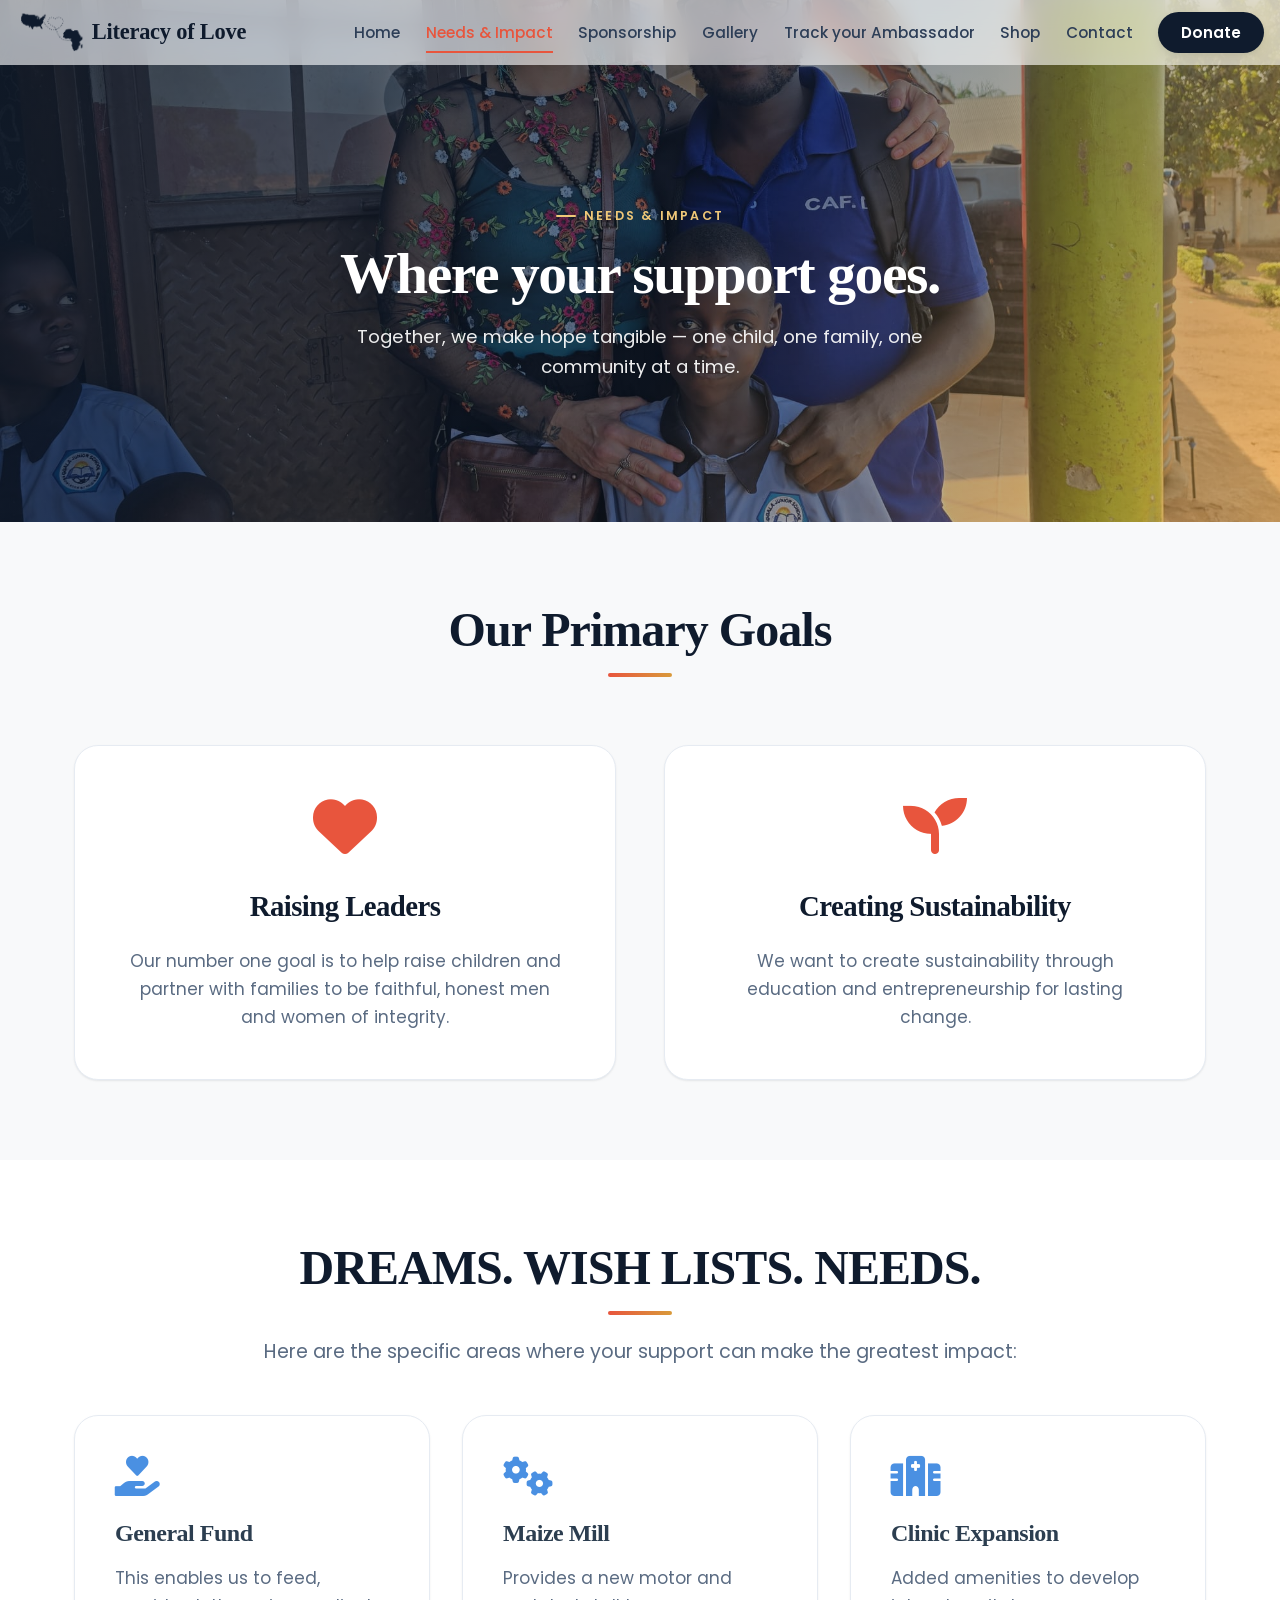
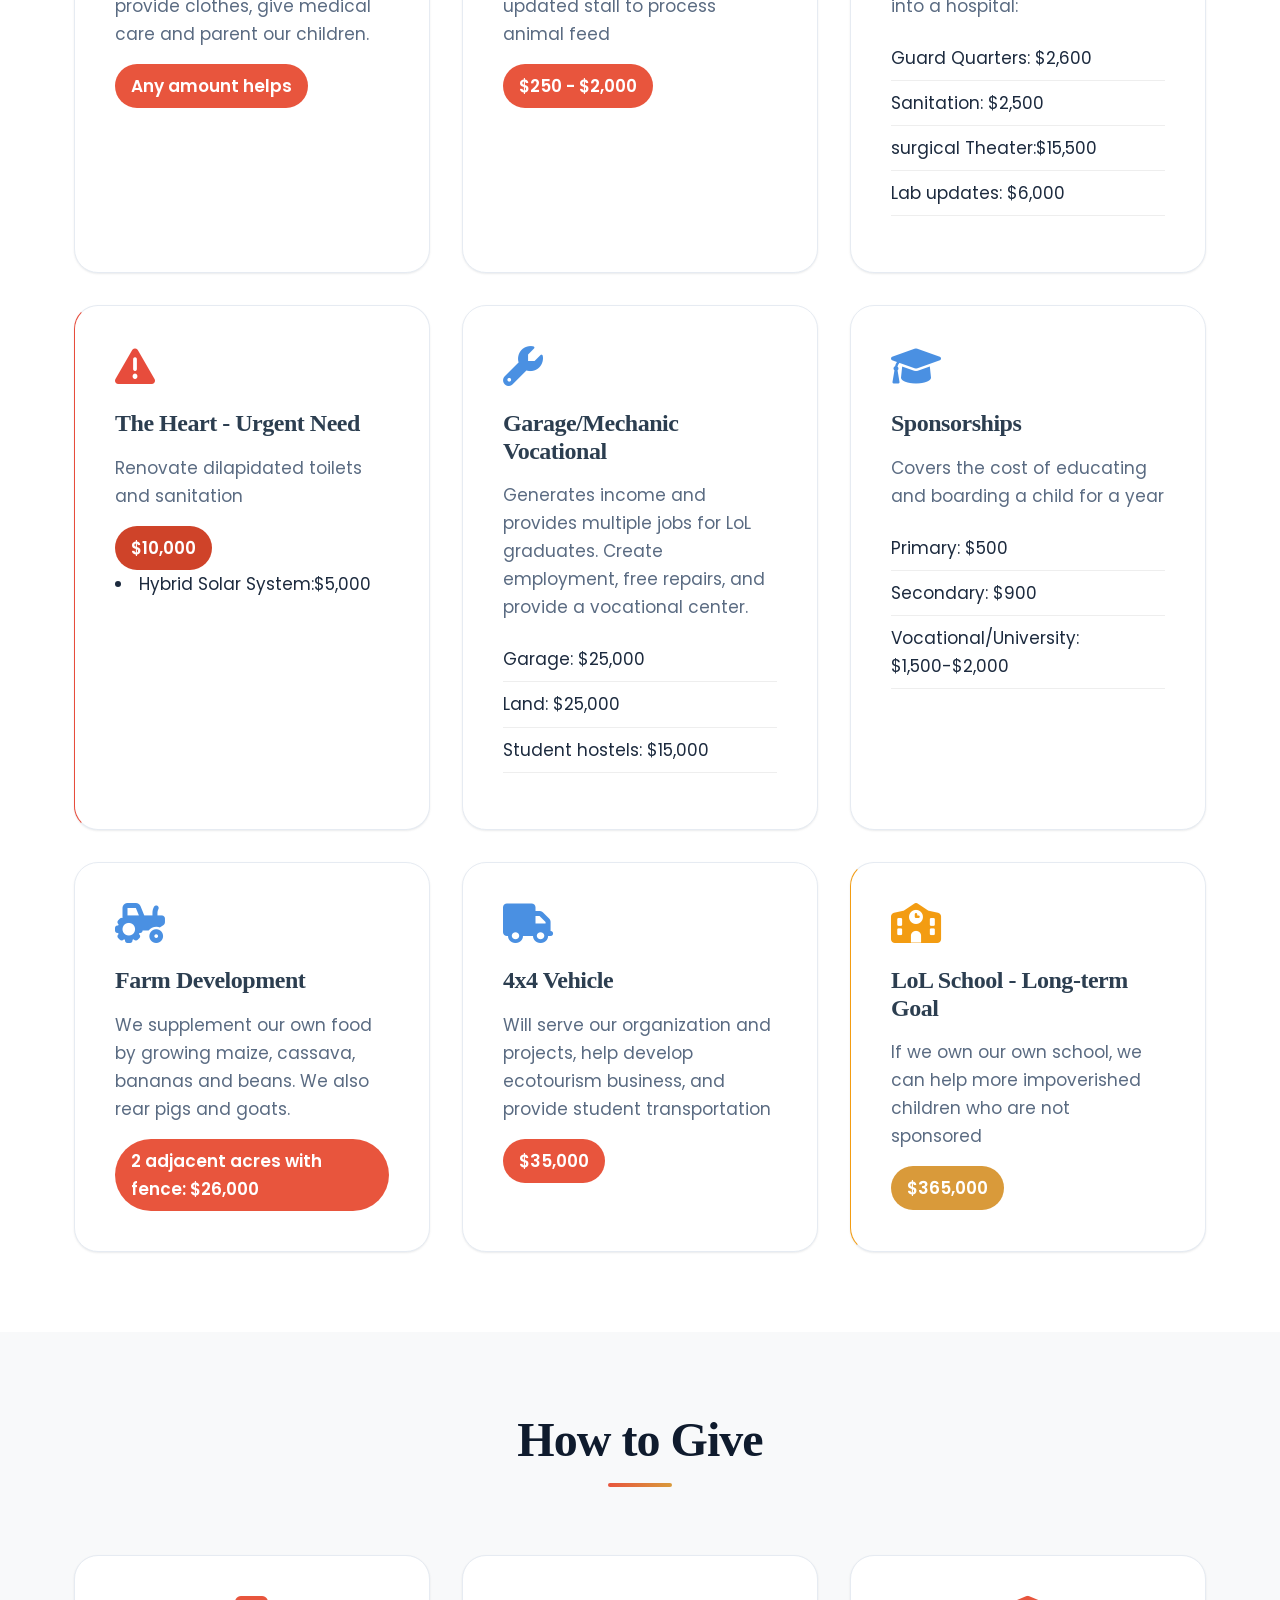
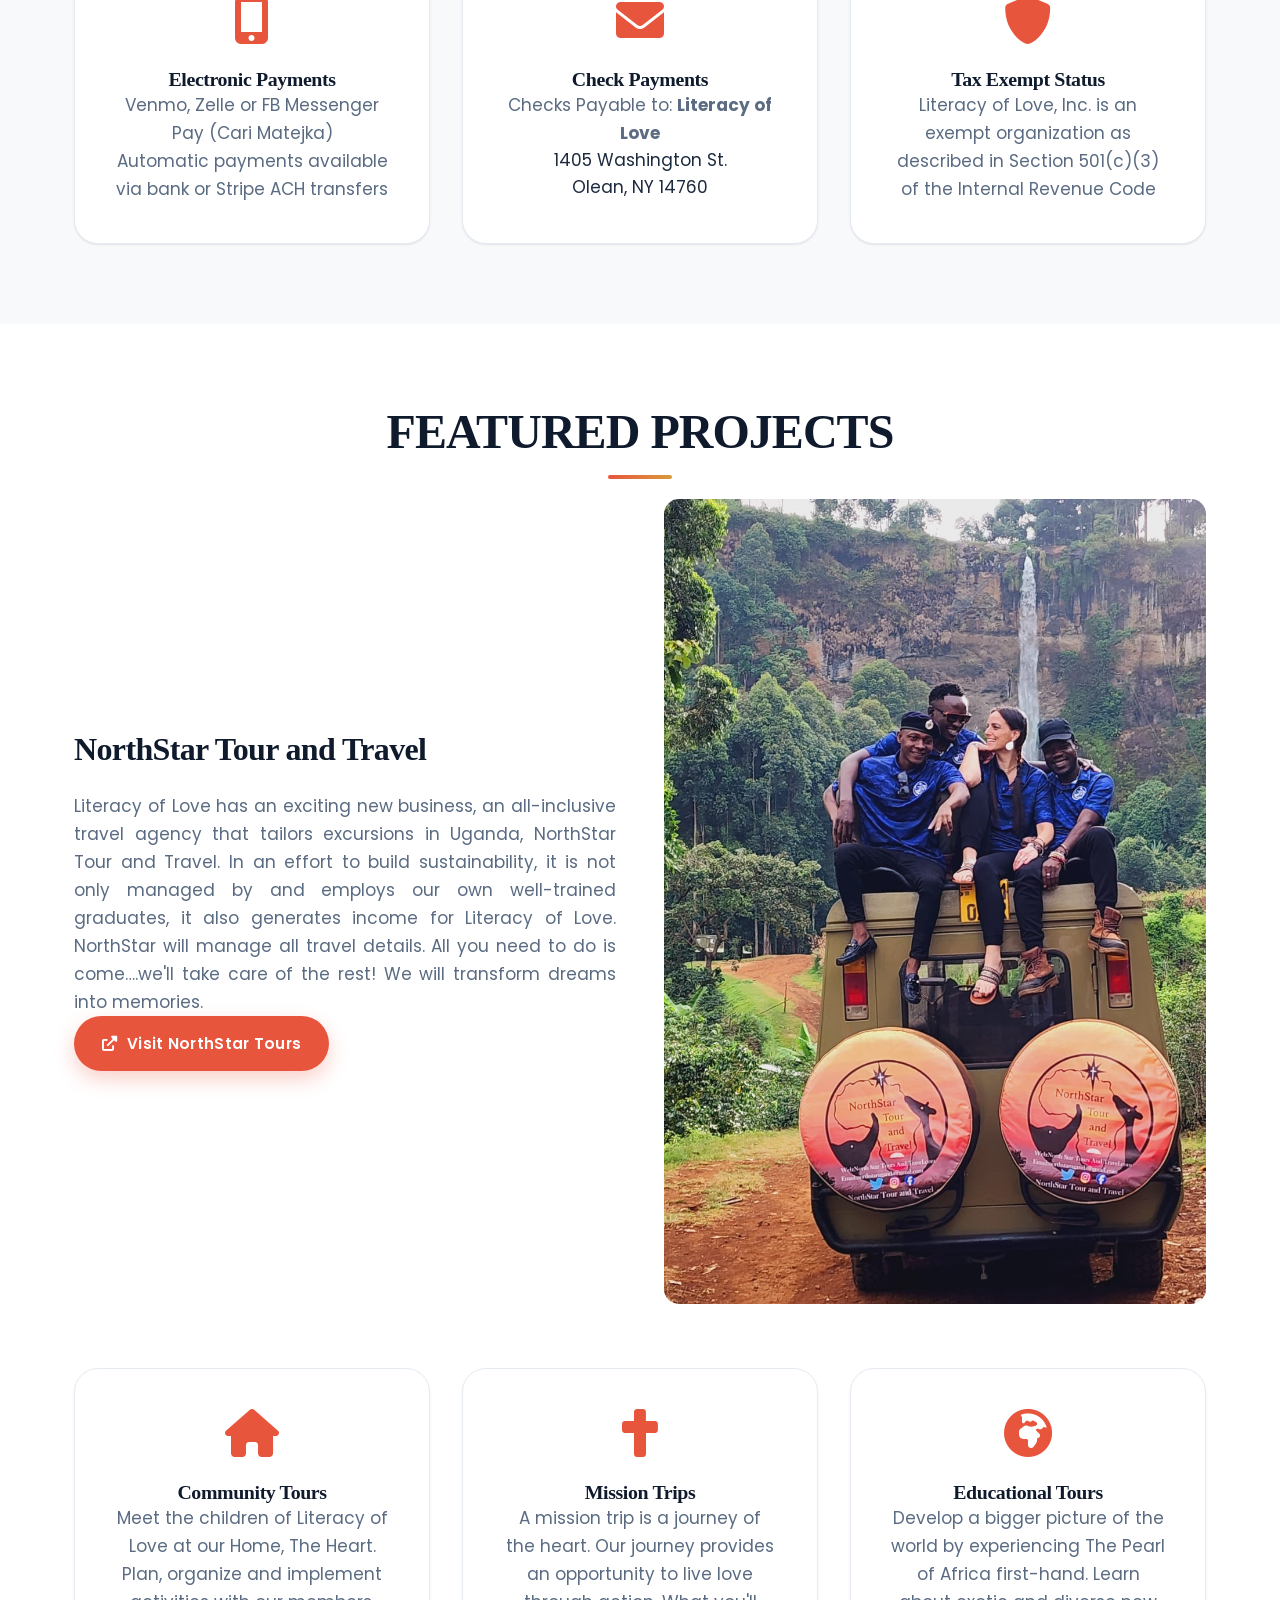
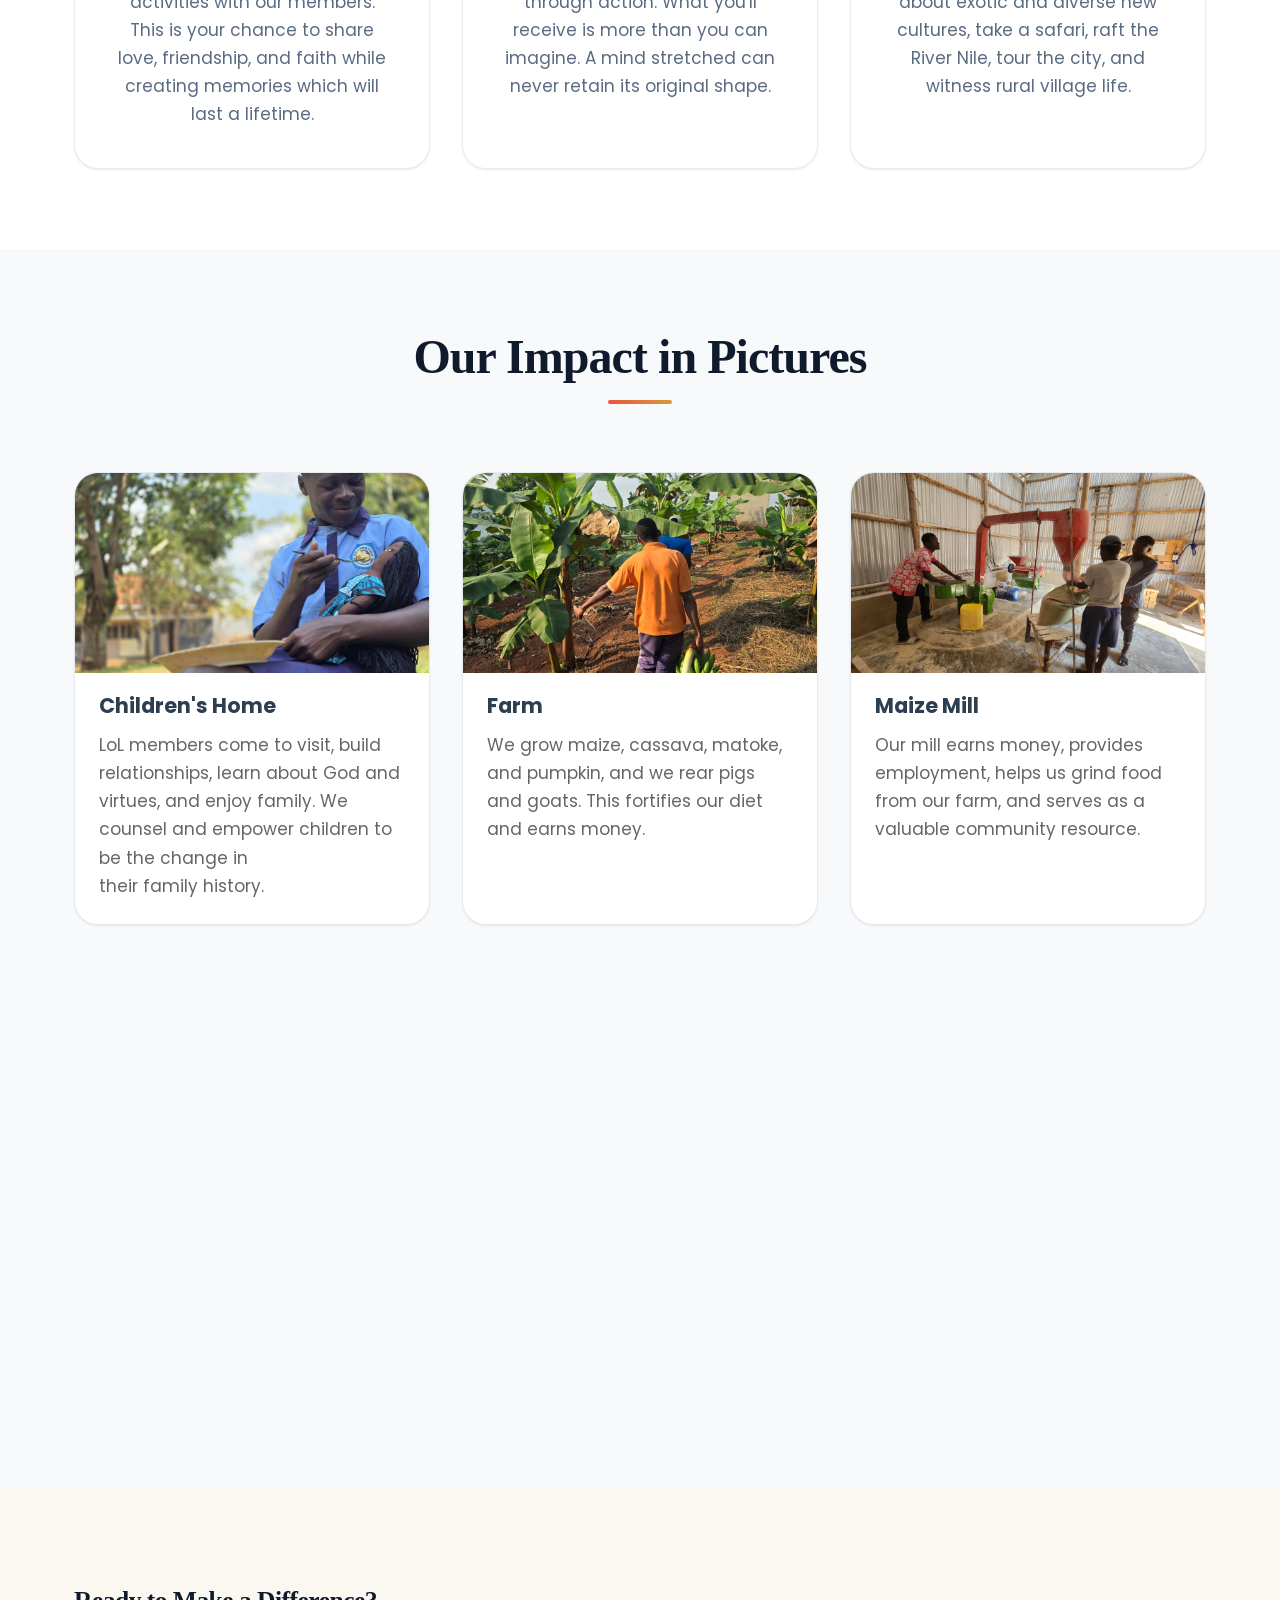
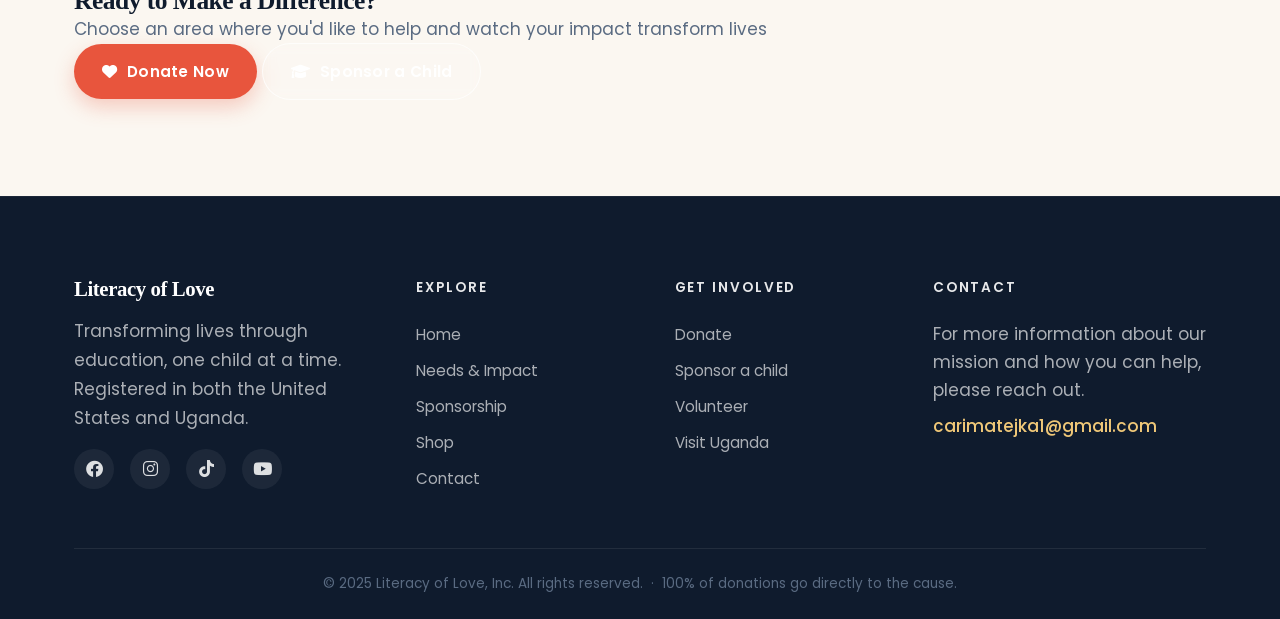
==== commit 25dc97dc: "Cut out the logo and refresh the homepage, gallery, and page photos. EOF  Co-authored-by: Cursor <cu" ====
--- a/areas-of-need.html
+++ b/areas-of-need.html
@@ -17,7 +17,7 @@
         <div class="nav-container">
             <div class="nav-logo">
                 <a href="index.html" aria-label="Literacy of Love — Home">
-                    <img src="images/logo.jpg" alt="" class="logo-img">
+                    <img src="images/logo-mark.png" alt="" class="logo-img">
                     <h2>Literacy of Love</h2>
                 </a>
             </div>
--- a/styles.css
+++ b/styles.css
@@ -30,9 +30,10 @@
 }
 
 .nav-container {
-    max-width: 1340px;
-    margin: 0 auto;
-    padding: 0 20px;
+    max-width: none;
+    width: 100%;
+    margin: 0;
+    padding: 0 16px 0 20px;
     display: flex;
     justify-content: space-between;
     align-items: center;
@@ -41,20 +42,25 @@
 .nav-logo {
     display: flex;
     align-items: center;
+    flex-shrink: 0;
 }
 
 .nav-logo a {
     display: flex;
     align-items: center;
+    flex-shrink: 0;
     text-decoration: none;
     color: inherit;
 }
 
 .logo-img {
-    height: 50px;
+    height: 40px;
     width: auto;
-    margin-right: 15px;
-    border-radius: 5px;
+    max-width: none;
+    margin-right: 8px;
+    flex-shrink: 0;
+    background: transparent;
+    object-fit: contain;
 }
 
 .nav-logo h2 {
@@ -128,7 +134,8 @@
 /* Hero Section */
 .hero {
     position: relative;
-    height: 100vh;
+    margin-top: 4.1rem;
+    height: calc(100vh - 4.1rem);
     overflow: hidden;
 }
 
@@ -147,6 +154,19 @@
     height: 100%;
     object-fit: cover;
     pointer-events: none;
+    border: 0;
+}
+
+/* YouTube iframe does not honor object-fit; scale a 16:9 frame to cover the hero */
+.hero-video iframe {
+    position: absolute;
+    top: 36%;
+    left: 50%;
+    width: 100vw;
+    height: 56.25vw;
+    min-width: 177.78vh;
+    min-height: 145%;
+    transform: translate(-50%, -50%);
 }
 
 .hero-overlay {
@@ -415,9 +435,10 @@
 
 .poverty-solutions {
     display: grid;
-    grid-template-columns: repeat(auto-fit, minmax(250px, 1fr));
-    gap: 2rem;
+    grid-template-columns: repeat(3, minmax(0, 1fr));
+    gap: 1.5rem;
     margin: 3rem 0;
+    align-items: stretch;
 }
 
 .solution-item {
@@ -1354,9 +1375,10 @@
 
 .levels-grid {
     display: grid;
-    grid-template-columns: repeat(auto-fit, minmax(300px, 1fr));
-    gap: 2rem;
+    grid-template-columns: repeat(3, minmax(0, 1fr));
+    gap: 1.25rem;
     margin-top: 3rem;
+    align-items: stretch;
 }
 
 .level-card {
@@ -1368,6 +1390,9 @@
     border: 2px solid transparent;
     transition: all 0.3s ease;
     position: relative;
+    display: flex;
+    flex-direction: column;
+    height: 100%;
 }
 
 .level-card:hover {
@@ -1377,7 +1402,11 @@
 
 .level-card.popular {
     border-color: #e74c3c;
-    transform: scale(1.05);
+}
+
+.level-card .btn {
+    margin-top: auto;
+    align-self: center;
 }
 
 .popular-badge {
@@ -1421,6 +1450,7 @@
     list-style: none;
     padding: 0;
     margin: 2rem 0;
+    flex: 1;
 }
 
 .level-features li {
@@ -2515,30 +2545,36 @@
 
 /* ---------- Navigation ---------- */
 .navbar {
-    background: rgba(255, 255, 255, 0.85);
-    backdrop-filter: saturate(180%) blur(14px);
-    -webkit-backdrop-filter: saturate(180%) blur(14px);
+    background: rgba(255, 255, 255, 0.62);
+    backdrop-filter: saturate(160%) blur(12px);
+    -webkit-backdrop-filter: saturate(160%) blur(12px);
     border-bottom: 1px solid transparent;
     box-shadow: none;
     padding: 0.75rem 0;
     transition: background var(--t-med) var(--ease), box-shadow var(--t-med) var(--ease), border-color var(--t-med) var(--ease), padding var(--t-med) var(--ease);
 }
 .navbar.scrolled {
-    background: rgba(255, 255, 255, 0.96);
+    background: rgba(255, 255, 255, 0.84);
+    backdrop-filter: saturate(180%) blur(14px);
+    -webkit-backdrop-filter: saturate(180%) blur(14px);
     border-bottom-color: var(--ink-100);
     box-shadow: var(--sh-1);
 }
 .nav-logo h2 {
     font-family: var(--font-display);
     color: var(--ink-900);
-    font-size: 1.35rem;
+    font-size: 1.4rem;
     font-weight: 600;
     letter-spacing: -0.01em;
+    line-height: 1.1;
+    text-align: center;
 }
 .logo-img {
-    height: 44px;
-    border-radius: 8px;
-    box-shadow: var(--sh-1);
+    height: 40px;
+    max-width: none;
+    border-radius: 0;
+    box-shadow: none;
+    background: transparent;
 }
 .nav-link {
     color: var(--ink-700);
@@ -2562,6 +2598,18 @@
     background: var(--accent) !important;
     transform: translateY(-1px);
     box-shadow: var(--sh-3);
+}
+@media (max-width: 1200px) and (min-width: 901px) {
+    .nav-menu { gap: 0.7rem; }
+    .nav-link { font-size: 0.86rem; }
+    .donate-btn { padding: 0.45rem 0.9rem !important; }
+    .logo-img { height: 36px; }
+}
+@media (max-width: 1080px) and (min-width: 901px) {
+    .nav-menu { gap: 0.35rem; }
+    .nav-link { font-size: 0.78rem; }
+    .donate-btn { padding: 0.4rem 0.75rem !important; }
+    .logo-img { height: 34px; }
 }
 
 /* ---------- Buttons ---------- */
@@ -2603,7 +2651,7 @@
 }
 
 /* ---------- Hero ---------- */
-.hero { height: 100vh; min-height: 620px; }
+.hero { height: calc(100vh - 4.1rem); min-height: 560px; }
 .hero-overlay {
     background:
         radial-gradient(ellipse at 30% 20%, rgba(232, 85, 61, 0.35), transparent 60%),
@@ -2621,13 +2669,22 @@
     color: #fff;
     margin-bottom: 1.25rem;
 }
+.hero-line {
+    margin: -0.35rem auto 1.15rem;
+    max-width: 640px;
+    font-size: clamp(1.08rem, 1rem + 0.3vw, 1.28rem);
+    font-weight: 500;
+    line-height: 1.45;
+    color: rgba(255,255,255,0.9);
+}
 .hero-subtitle {
     font-family: var(--font-sans);
-    font-size: clamp(1rem, 0.9rem + 0.4vw, 1.2rem);
-    line-height: 1.7;
-    color: rgba(255,255,255,0.92);
-    max-width: 640px;
-    margin: 0 auto 2.25rem;
+    font-size: 0.72rem;
+    line-height: 1.45;
+    color: rgba(255,255,255,0.88);
+    max-width: 520px;
+    margin: 0 auto 1.5rem;
+    text-align: center;
 }
 .hero-buttons { gap: 0.85rem; }
 
@@ -2955,6 +3012,11 @@
         linear-gradient(120deg, rgba(15,27,45,0.78) 0%, rgba(15,27,45,0.55) 60%, rgba(15,92,94,0.55) 100%),
         url('images/20230706_180017.jpg') center/cover;
 }
+.page-hero--donate {
+    background:
+        linear-gradient(120deg, rgba(15,27,45,0.78) 0%, rgba(15,27,45,0.55) 60%, rgba(15,92,94,0.55) 100%),
+        url('images/children.jpg') center/cover;
+}
 .page-hero .hero-overlay {
     position: static;
     background: transparent;
@@ -3193,11 +3255,12 @@
 .hero-content .eyebrow { margin-bottom: 1.25rem; }
 .hero-title { letter-spacing: -0.025em; }
 .hero-subtitle {
-    margin-left: 0;
-    margin-right: 0;
-    max-width: 620px;
-}
-.hero-buttons { justify-content: flex-start; }
+    margin-left: auto;
+    margin-right: auto;
+    max-width: 520px;
+    text-align: center;
+}
+.hero-buttons { justify-content: center; }
 
 .hero-trust {
     list-style: none;
@@ -3357,12 +3420,13 @@
 .poverty-section .section-head { margin-bottom: 3rem; }
 .poverty-intro { font-size: 1.1rem; margin-top: 0.5rem; }
 .poverty-solutions {
-    grid-template-columns: repeat(auto-fit, minmax(240px, 1fr));
+    grid-template-columns: repeat(3, minmax(0, 1fr));
     gap: 1.5rem;
 }
 .solution-item {
     text-align: left;
     padding: 1.75rem;
+    height: 100%;
 }
 .solution-item h3 {
     margin-bottom: 0.5rem;
@@ -3576,7 +3640,7 @@
     .story-grid { gap: 2.5rem; }
     .story-image::after { display: none; }
 
-    .hero-content { padding-top: 100px; }
+    .hero-content { padding-top: 24px; }
     .hero-trust { font-size: 0.85rem; gap: 0.5rem 1.25rem; justify-content: center; }
 
     .letter-container { padding: 2rem 1.5rem; }
@@ -3587,8 +3651,8 @@
 }
 
 @media (max-width: 480px) {
-    .nav-logo h2 { font-size: 1.1rem; }
-    .logo-img { height: 36px; margin-right: 10px; }
+    .nav-logo h2 { font-size: 1.15rem; }
+    .logo-img { height: 32px; margin-right: 8px; }
     .hero-title { font-size: clamp(2rem, 1.5rem + 5vw, 2.6rem); }
     .btn { padding: 0.85rem 1.4rem; font-size: 0.92rem; }
     .hero-buttons { width: 100%; flex-direction: column; }
@@ -3798,8 +3862,14 @@
     .navbar {
         backdrop-filter: none !important;
         -webkit-backdrop-filter: none !important;
+        background: rgba(255, 255, 255, 0.78) !important;
+        z-index: 1100;
+    }
+    .navbar.scrolled,
+    body.menu-open .navbar {
         background: #fff !important;
-        z-index: 1100;
+        backdrop-filter: none !important;
+        -webkit-backdrop-filter: none !important;
     }
 
     .hamburger {
@@ -4060,6 +4130,7 @@
     display: block;
     transition: transform var(--t-slow) var(--ease);
 }
+.gallery-focus-right { object-position: right center; }
 .gallery-item figcaption {
     position: absolute;
     left: 0; right: 0; bottom: 0;
@@ -4258,8 +4329,8 @@
 }
 .page-hero--contact {
     background:
-        linear-gradient(120deg, rgba(15,27,45,0.80) 0%, rgba(15,27,45,0.50) 55%, rgba(217,154,58,0.45) 100%),
-        url('images/contact us.jpg') center/cover;
+        linear-gradient(120deg, rgba(15,27,45,0.72) 0%, rgba(15,27,45,0.45) 55%, rgba(217,154,58,0.38) 100%),
+        url('images/home.jpg') center 40% / cover;
 }
 
 .sim-section {
@@ -5355,12 +5426,21 @@
     position: relative;
     background: var(--ink-900);
     aspect-ratio: 16 / 9;
-}
-.ambassador-video__player video {
+    border-radius: var(--r-lg);
+    overflow: hidden;
+    box-shadow: var(--sh-2);
+}
+.ambassador-video__player video,
+.ambassador-video__player iframe {
     width: 100%;
     height: 100%;
     display: block;
     object-fit: cover;
+    border: 0;
+}
+.ambassador-video__player iframe {
+    position: absolute;
+    inset: 0;
 }
 .ambassador-video--featured .ambassador-video__player { aspect-ratio: auto; min-height: 280px; }
 .ambassador-video__info {
@@ -5488,9 +5568,13 @@
     color: #fff;
 }
 .nametag__logo {
-    border-radius: 50%;
-    object-fit: cover;
-    border: 1.5px solid rgba(255,255,255,0.5);
+    height: 28px;
+    width: auto;
+    object-fit: contain;
+    border: none;
+    border-radius: 0;
+    background: transparent;
+    filter: brightness(0) invert(1);
 }
 .nametag__brand {
     font-size: 0.78rem;
@@ -5635,8 +5719,8 @@
 
     /* Navigation polish */
     .navbar { padding: 0.55rem 0; }
-    .nav-logo h2 { font-size: 1.15rem; letter-spacing: -0.01em; }
-    .logo-img { height: 40px; margin-right: 12px; }
+    .nav-logo h2 { font-size: 1.2rem; letter-spacing: -0.01em; }
+    .logo-img { height: 34px; margin-right: 8px; }
 
     /* Section heads & titles tighter */
     .section-title { font-size: clamp(1.7rem, 1.3rem + 2vw, 2.1rem); letter-spacing: -0.02em; }
@@ -5647,9 +5731,9 @@
     .eyebrow::before { width: 16px; }
 
     /* ---------- Hero (mobile) ---------- */
-    .hero { min-height: 100svh; height: 100svh; }
+    .hero { min-height: 100svh; height: calc(100svh - 4.1rem); }
     .hero-content {
-        padding-top: 90px;
+        padding-top: 24px;
         padding-bottom: 60px;
         text-align: center;
     }
@@ -5659,10 +5743,10 @@
         margin-bottom: 0.85rem;
     }
     .hero-subtitle {
-        font-size: 1rem;
-        line-height: 1.6;
-        margin: 0 auto 1.5rem;
-        max-width: 460px;
+        font-size: 0.68rem;
+        line-height: 1.4;
+        margin: 0 auto 1.15rem;
+        max-width: 420px;
     }
     .hero-buttons { justify-content: center; gap: 0.65rem; flex-wrap: wrap; }
     .hero-buttons .btn { flex: 1 1 auto; min-width: 140px; }
@@ -5720,6 +5804,9 @@
     .poverty-solutions {
         gap: 1rem;
     }
+    .poverty-solutions {
+        grid-template-columns: 1fr;
+    }
     .cta-item,
     .action-card,
     .solution-item {
@@ -5893,8 +5980,8 @@
 @media (max-width: 480px) {
     .container { padding: 0 16px; }
 
-    .nav-logo h2 { font-size: 1.05rem; }
-    .logo-img { height: 36px; margin-right: 10px; }
+    .nav-logo h2 { font-size: 1.1rem; }
+    .logo-img { height: 32px; margin-right: 8px; }
 
     /* Bigger thumb-friendly buttons */
     .btn {
@@ -5911,9 +5998,9 @@
     .hero-buttons .btn { width: 100%; max-width: 320px; margin: 0 auto; }
 
     /* Compact hero on tiny screens */
-    .hero-content { padding-top: 84px; padding-bottom: 40px; }
+    .hero-content { padding-top: 20px; padding-bottom: 40px; }
     .hero-title { font-size: clamp(1.95rem, 1.5rem + 3vw, 2.4rem); }
-    .hero-subtitle { font-size: 0.97rem; }
+    .hero-subtitle { font-size: 0.64rem; }
     .hero-trust { padding: 0.7rem 0.9rem; }
     .hero-trust li { font-size: 0.82rem; }
 
@@ -6235,7 +6322,10 @@
     border: 1px solid var(--ink-100, #e8e2d8);
     box-shadow: var(--sh-3, 0 18px 40px rgba(15,27,45,0.14));
     background: #9ec4e0;
-}
+    touch-action: none;
+    cursor: default;
+}
+.sim3d-viewport:active { cursor: default; }
 .sim3d-viewport canvas {
     display: block;
     width: 100%;
@@ -6271,17 +6361,27 @@
     backdrop-filter: blur(8px);
 }
 .sim3d-hud__follow strong { color: var(--honey-300, #f0c56d); }
-.sim3d-hint {
+.sim3d-nav {
     position: absolute; bottom: 12px; left: 12px;
-    display: flex; gap: 0.65rem;
-    font-size: 0.7rem; font-weight: 600;
-    color: rgba(255,255,255,0.9);
-    pointer-events: none; z-index: 3;
-}
-.sim3d-hint span {
-    background: rgba(15,27,45,0.5);
-    padding: 0.25rem 0.55rem;
-    border-radius: 999px;
+    display: flex; gap: 0.35rem;
+    z-index: 3;
+}
+.sim3d-nav__btn {
+    appearance: none;
+    width: 40px; height: 40px;
+    display: grid; place-items: center;
+    border: 0; border-radius: 12px;
+    background: rgba(15, 27, 45, 0.78);
+    color: #fff;
+    font-size: 0.85rem;
+    cursor: pointer;
+    backdrop-filter: blur(8px);
+}
+.sim3d-nav__btn:hover { background: rgba(15, 27, 45, 0.92); }
+.sim3d-nav__btn i { pointer-events: none; }
+.sim3d-nav__btn:focus-visible {
+    outline: 2px solid #fff;
+    outline-offset: 2px;
 }
 
 .sim3d-panel {
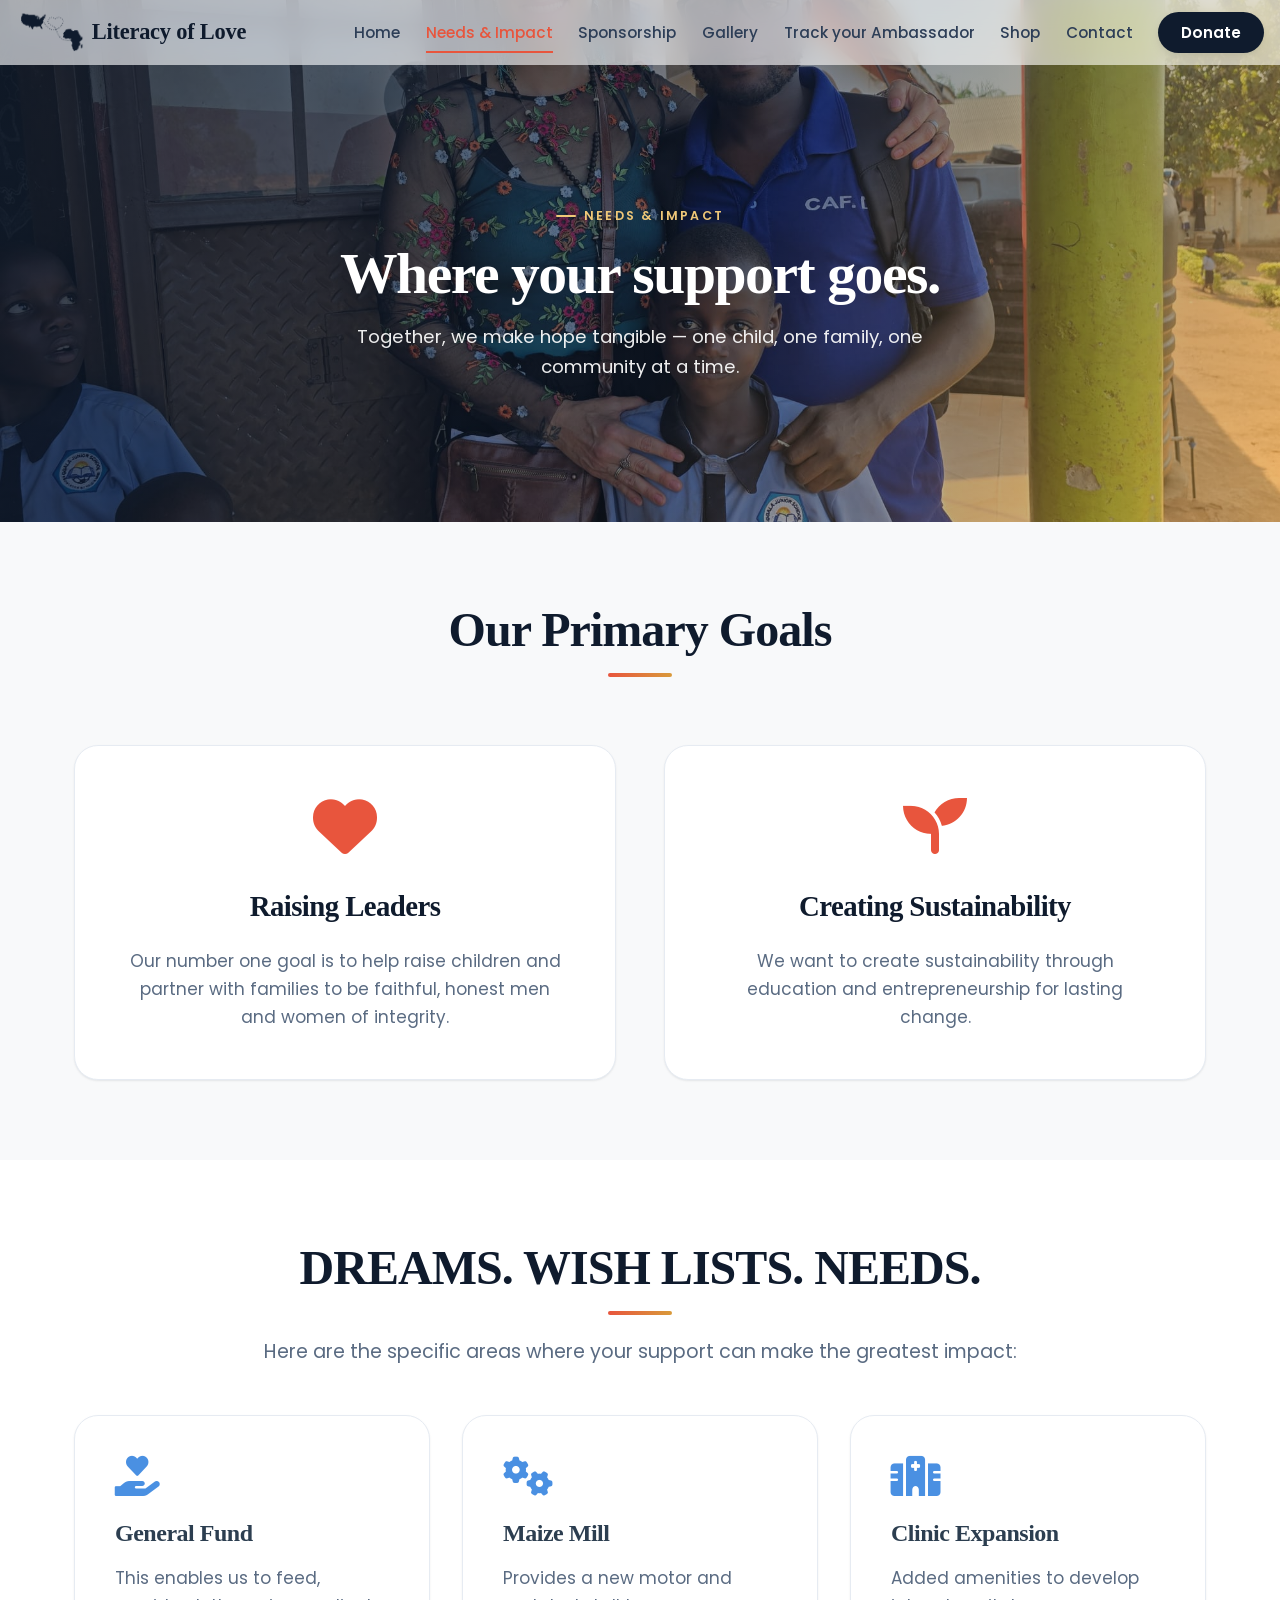
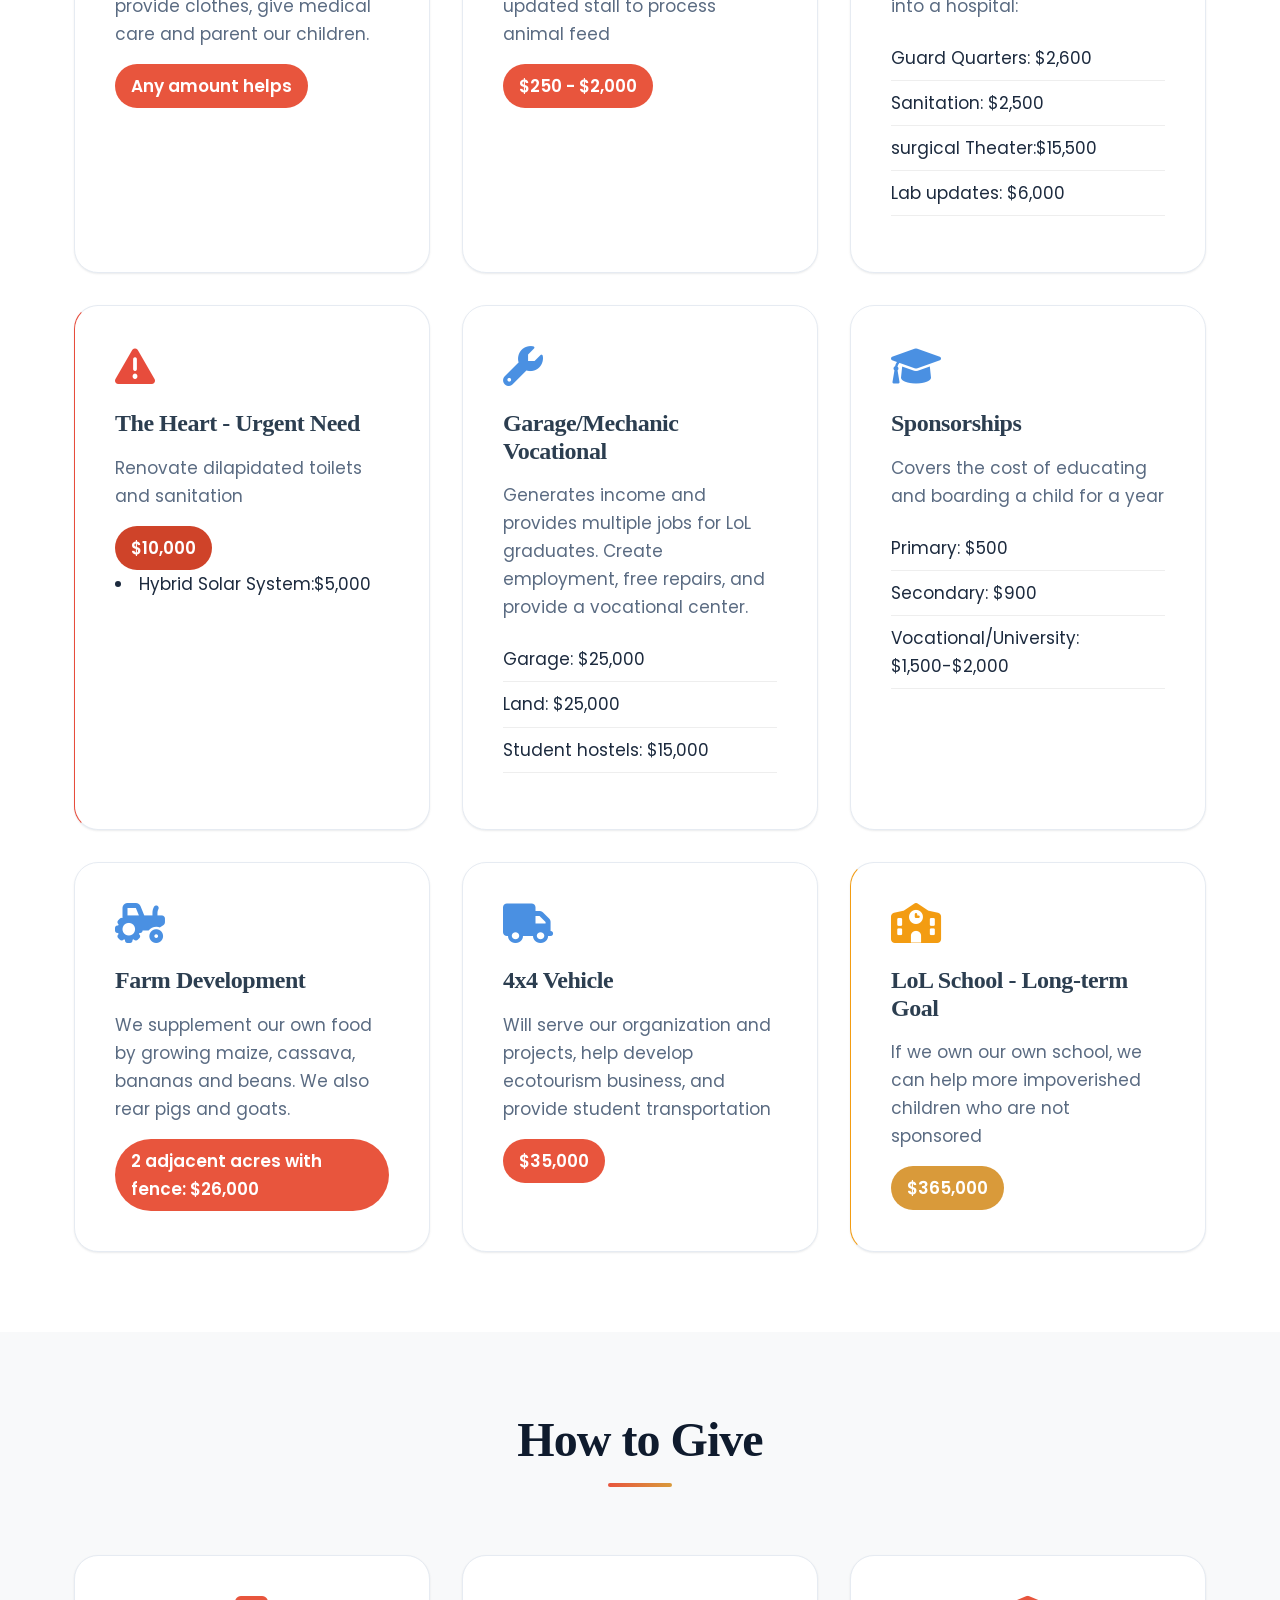
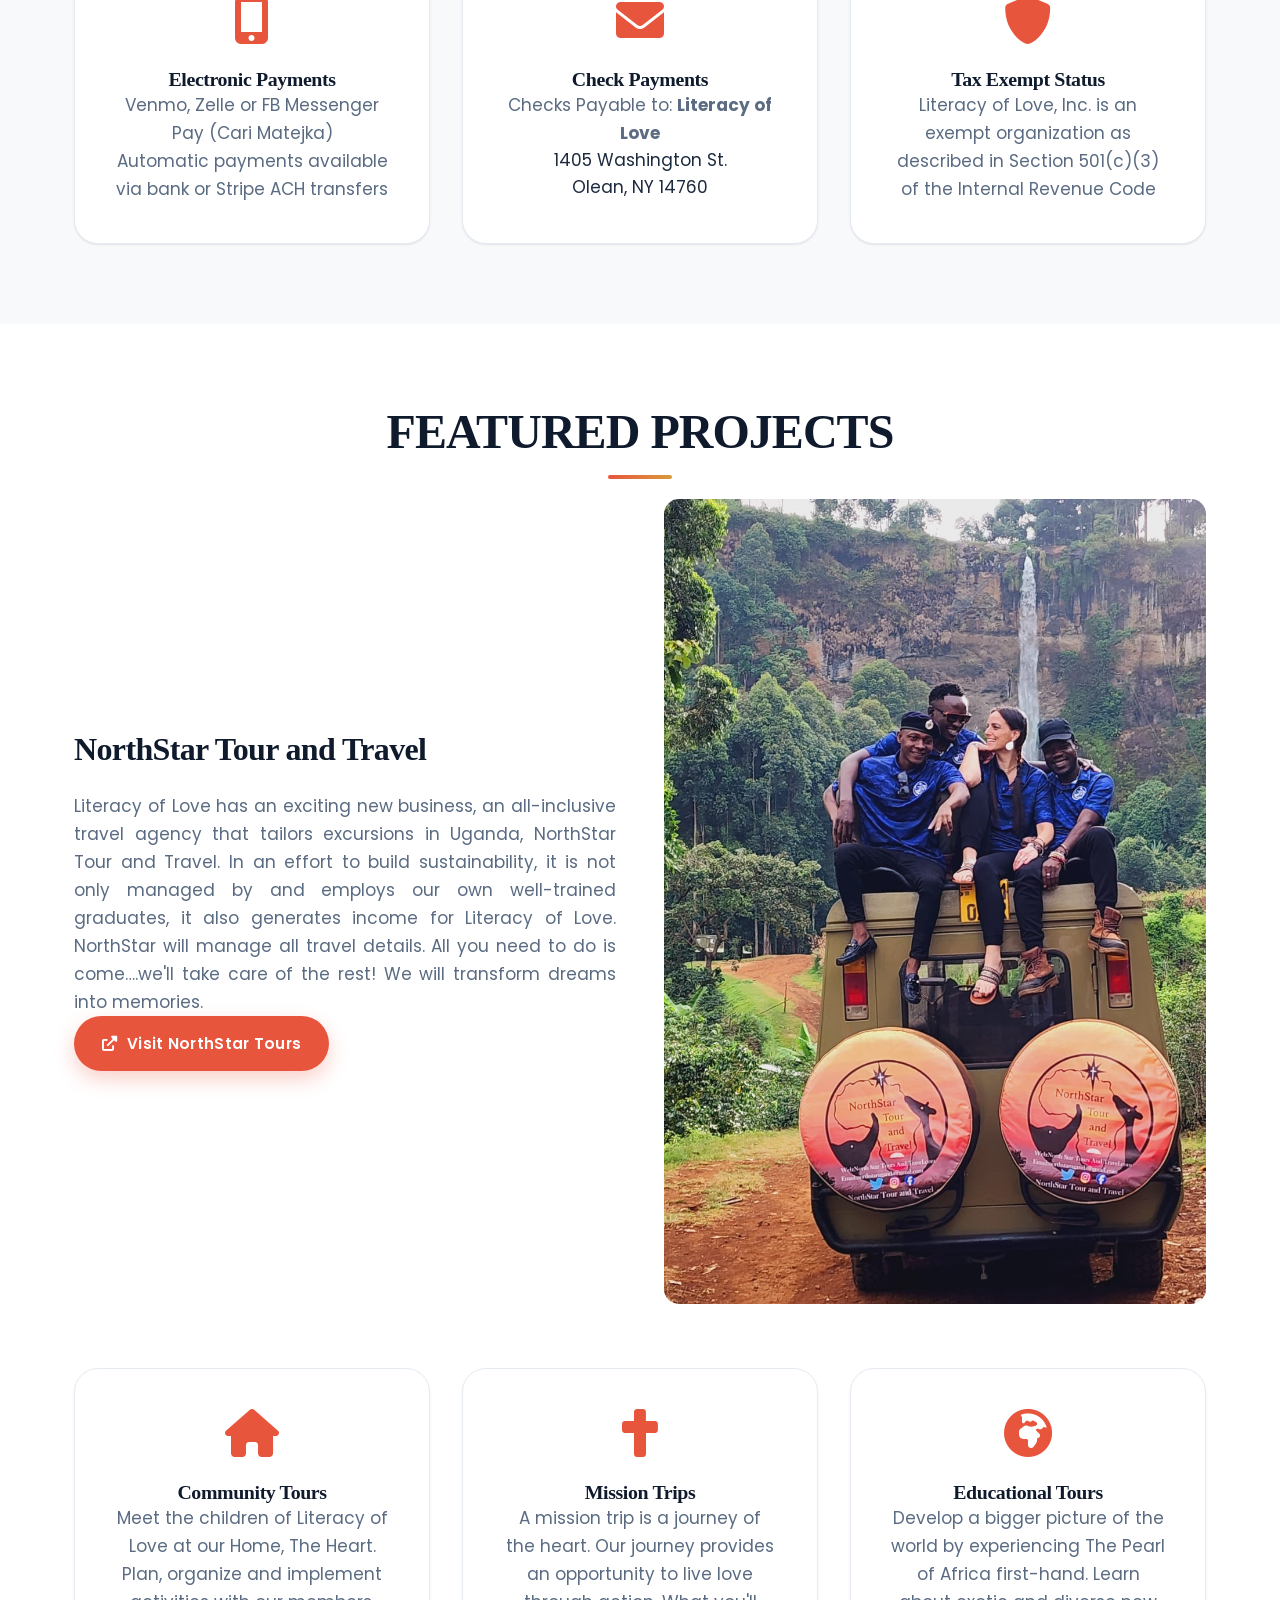
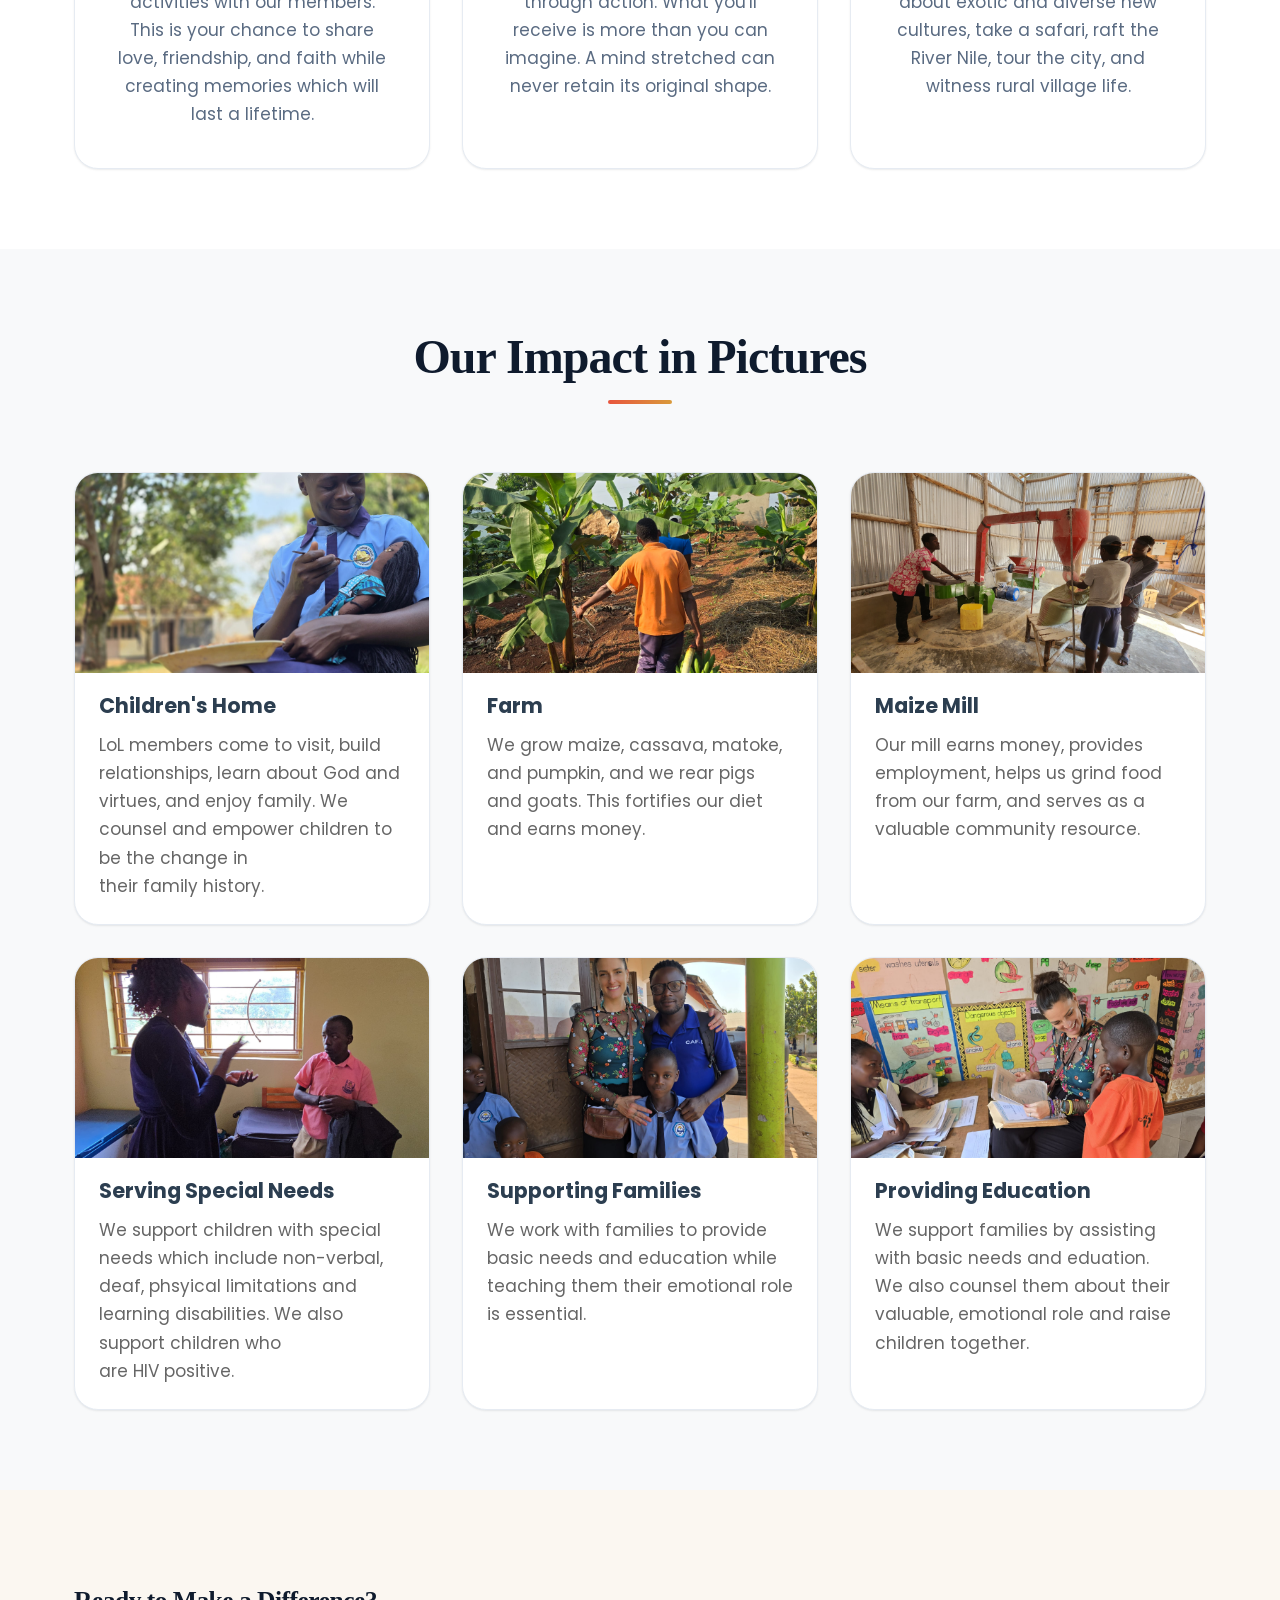
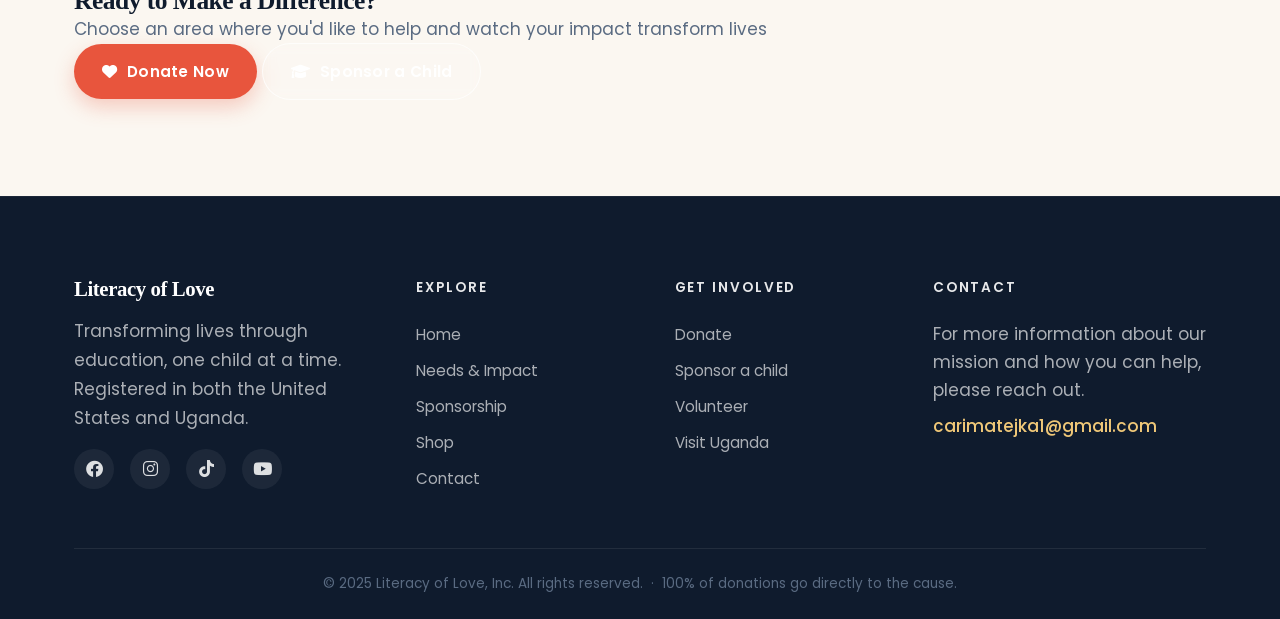
==== commit eabb1965: "Keep site photos on the project so they load after deploy. Aslan joins the board, and place clips ar" ====
--- a/areas-of-need.html
+++ b/areas-of-need.html
@@ -200,7 +200,7 @@
                     </a>
                 </div>
                 <div class="project-image">
-                    <img src="images/latins.jpg" alt="NorthStar Tours" onerror="this.src='https://via.placeholder.com/500x300/4a90e2/ffffff?text=NorthStar+Tours'">
+                    <img src="images/latins.jpg" alt="NorthStar Tours">
                 </div>
             </div>
 
@@ -232,37 +232,37 @@
             <h2 class="section-title">Our Impact in Pictures</h2>
             <div class="cards-grid">
                 <div class="impact-card">
-                    <img src="images/home2.jpg" alt="Children's Home" onerror="this.src='https://via.placeholder.com/300x200/4a90e2/ffffff?text=Children+Home'">
+                    <img src="images/home2.jpg" alt="Children's Home">
                     <h4>Children's Home</h4>
                     <p> LoL members come to visit, build relationships, learn about God and virtues, and enjoy family. We counsel and empower children to be the change in their family history.</p>
                 </div>
                 
                 <div class="impact-card">
-                    <img src="images/farm.jpg" alt="Farm" onerror="this.src='https://via.placeholder.com/300x200/4a90e2/ffffff?text=Farm'">
+                    <img src="images/farm.jpg" alt="Farm">
                     <h4>Farm</h4>
                     <p>We grow maize, cassava, matoke, and pumpkin, and we rear pigs and goats. This fortifies our diet and earns money.</p>
                 </div>
                 
                 <div class="impact-card">
-                    <img src="images/maiz-mill.jpg" alt="Maize Mill" onerror="this.src='https://via.placeholder.com/300x200/4a90e2/ffffff?text=Maize+Mill'">
+                    <img src="images/maiz-mill.jpg" alt="Maize Mill">
                     <h4>Maize Mill</h4>
                     <p>Our mill earns money, provides employment, helps us grind food from our farm, and serves as a valuable community resource.</p>
                 </div>
                 
                 <div class="impact-card">
-                    <img src="images/adam.jpg" alt="Special Needs" onerror="this.src='https://via.placeholder.com/300x200/4a90e2/ffffff?text=Special+Needs'">
+                    <img src="images/adam.jpg" alt="Special Needs">
                     <h4>Serving Special Needs</h4>
                     <p>We support children with special needs which include non-verbal, deaf, phsyical limitations and learning disabilities. We also support children who are HIV positive.</p>
                 </div>
                 
                 <div class="impact-card">
-                    <img src="images/family.jpg" alt="Supporting Families" onerror="this.src='https://via.placeholder.com/300x200/4a90e2/ffffff?text=Supporting+Families'">
+                    <img src="images/family.jpg" alt="Supporting Families">
                     <h4>Supporting Families</h4>
                     <p>We work with families to provide basic needs and education while teaching them their emotional role is essential.</p>
                 </div>
                 
                 <div class="impact-card">
-                    <img src="images/education.jpg" alt="Education" onerror="this.src='https://via.placeholder.com/300x200/4a90e2/ffffff?text=Education'">
+                    <img src="images/education.jpg" alt="Education">
                     <h4>Providing Education</h4>
                     <p> We support families by assisting with basic needs and eduation. We also counsel them about their valuable, emotional role and raise children together.</p>
                 </div>
--- a/styles.css
+++ b/styles.css
@@ -985,7 +985,7 @@
 .page-hero {
     height: 60vh;
     background: linear-gradient(135deg, rgba(74, 144, 226, 0.9), rgba(80, 200, 120, 0.9)), 
-                url('images/20230706_170912.jpg') center/cover;
+                url('images/20230706_180017.jpg') center/cover;
     display: flex;
     align-items: center;
     position: relative;
@@ -3040,7 +3040,7 @@
 .page-hero--shop {
     background:
         linear-gradient(120deg, rgba(0,0,0,0.45) 0%, rgba(0,0,0,0.30) 60%, rgba(0,0,0,0.40) 100%),
-        url('https://github.com/Aslanmatejka/my-public-assets/blob/main/crafts%20made%20by%20kudra.jpeg?raw=true') center/cover;
+        url('images/ugandancrafts.jpg') center/cover;
 }
 .page-hero .container {
     text-align: center;
@@ -4187,7 +4187,7 @@
     text-align: center;
     background:
         linear-gradient(135deg, rgba(15,92,94,0.95), rgba(15,27,45,0.95)),
-        url('images/family.jpg') center/cover fixed;
+        url('images/family.jpg') center/cover;
     color: #fff;
 }
 .gallery-cta h2 {
@@ -5526,6 +5526,19 @@
     transition: transform var(--t-med) var(--ease);
 }
 .ambassador-gallery-item:hover img { transform: scale(1.04); }
+.ambassador-gallery-item--video {
+    aspect-ratio: auto;
+    display: flex;
+    flex-direction: column;
+    background: #0f1b2d;
+}
+.ambassador-gallery-item--video video {
+    width: 100%;
+    aspect-ratio: 4 / 3;
+    object-fit: cover;
+    display: block;
+    background: #111;
+}
 .ambassador-gallery-item figcaption {
     position: absolute;
     bottom: 0; left: 0; right: 0;
@@ -5534,6 +5547,10 @@
     font-weight: 600;
     color: #fff;
     background: linear-gradient(transparent, rgba(0,0,0,0.72));
+}
+.ambassador-gallery-item--video figcaption {
+    position: static;
+    background: #0f1b2d;
 }
 .ambassador-gallery-cta {
     text-align: center;
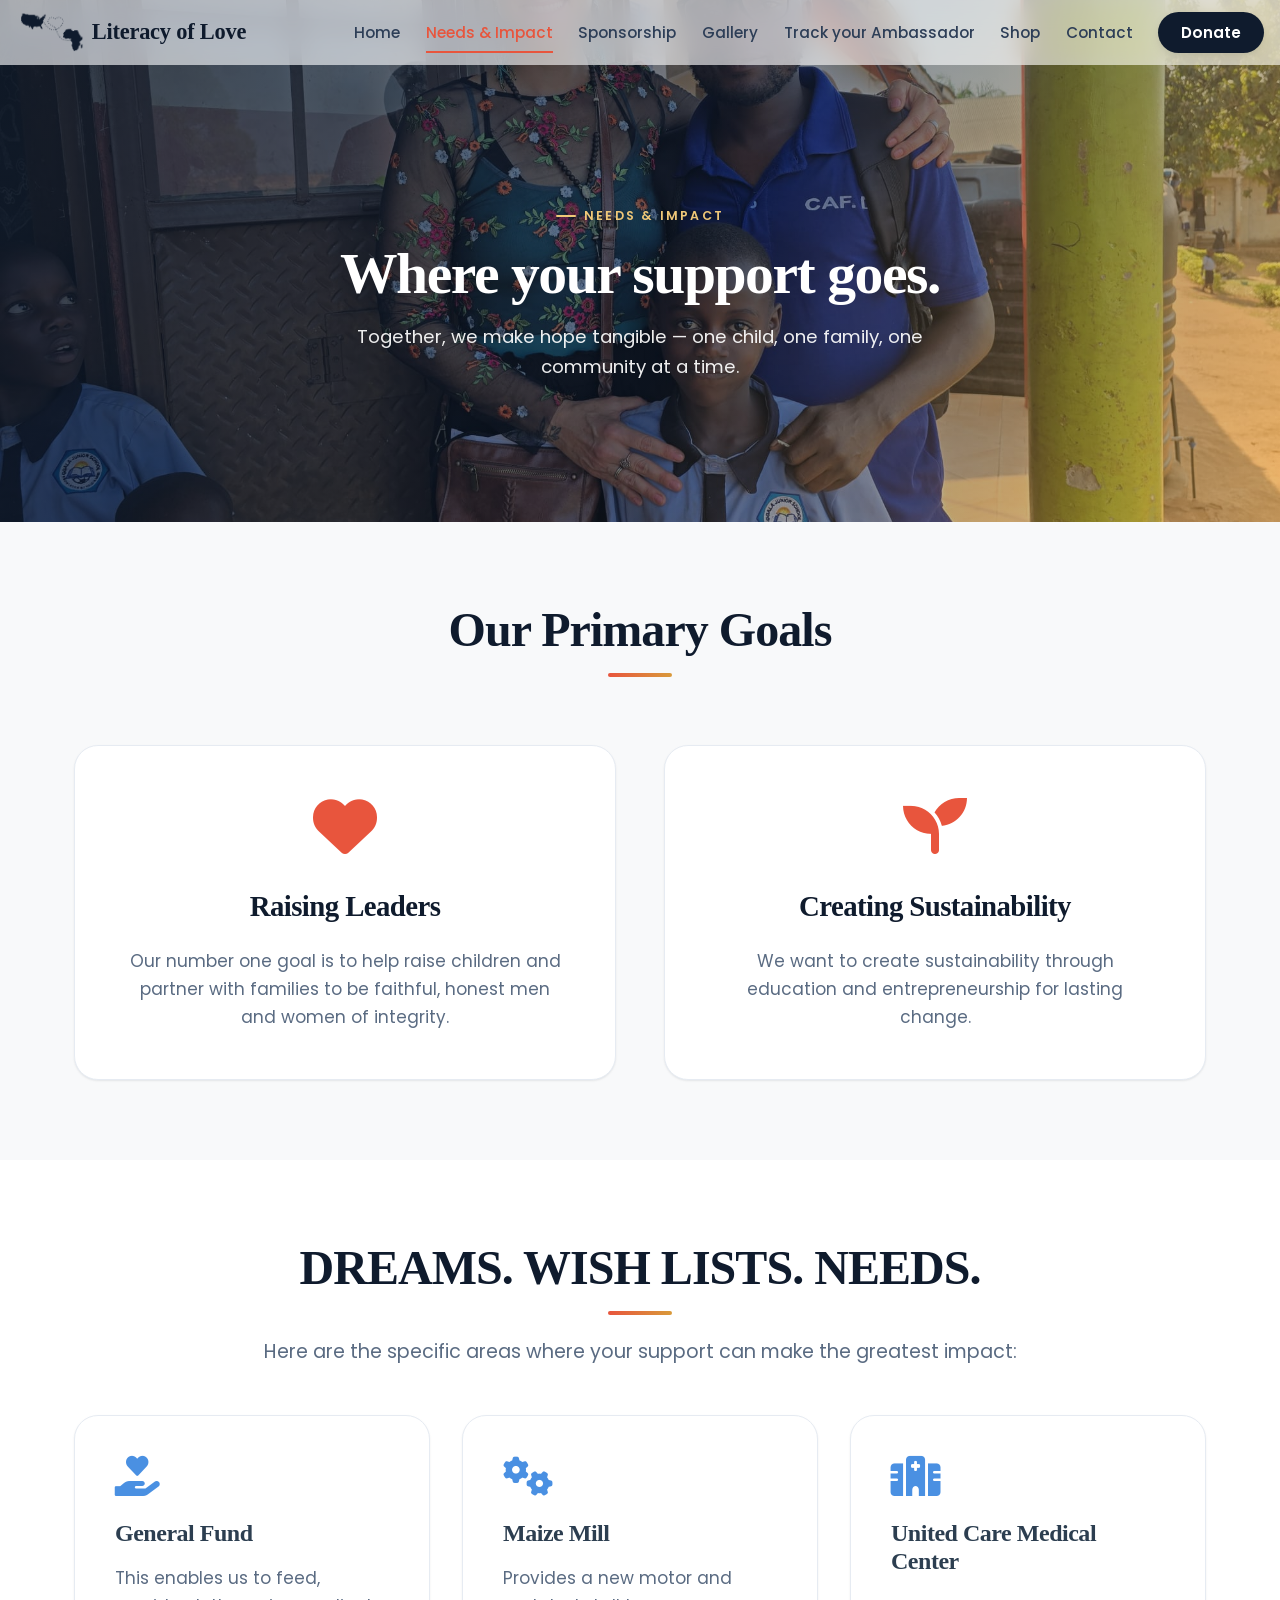
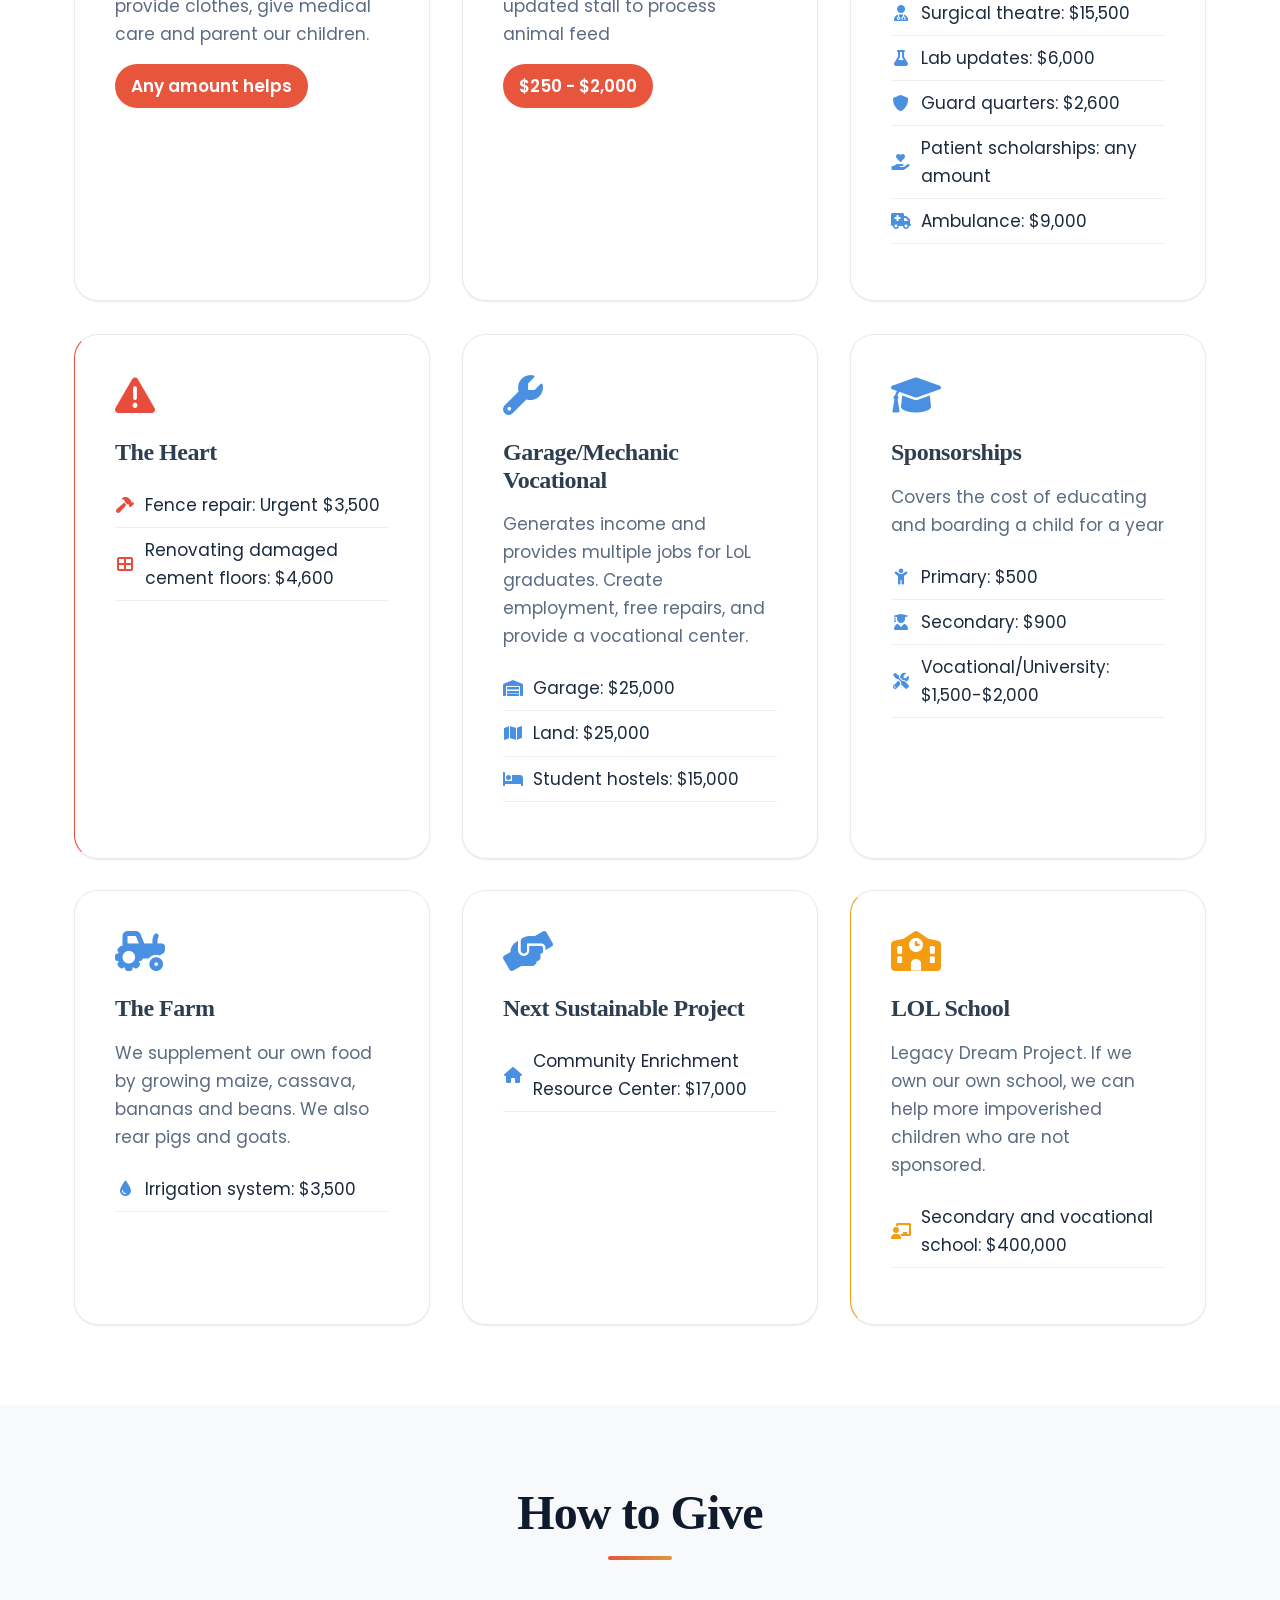
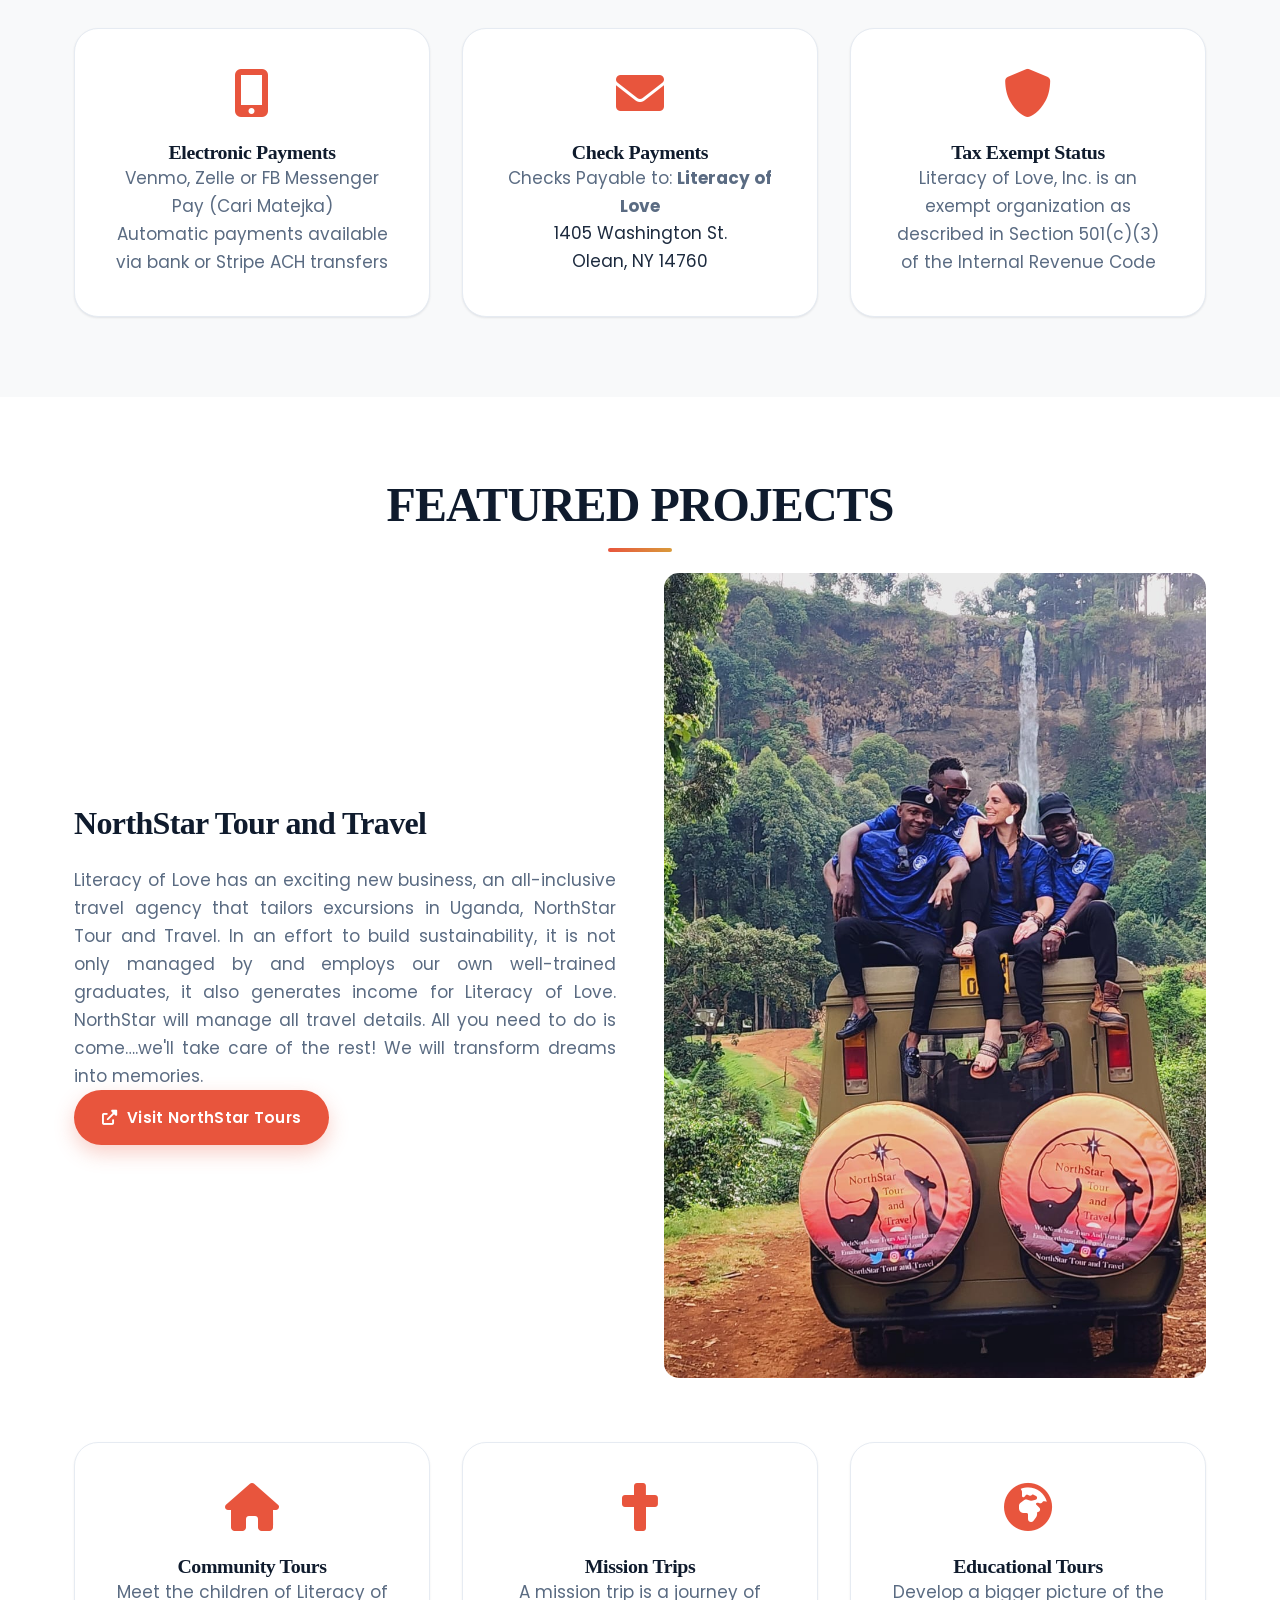
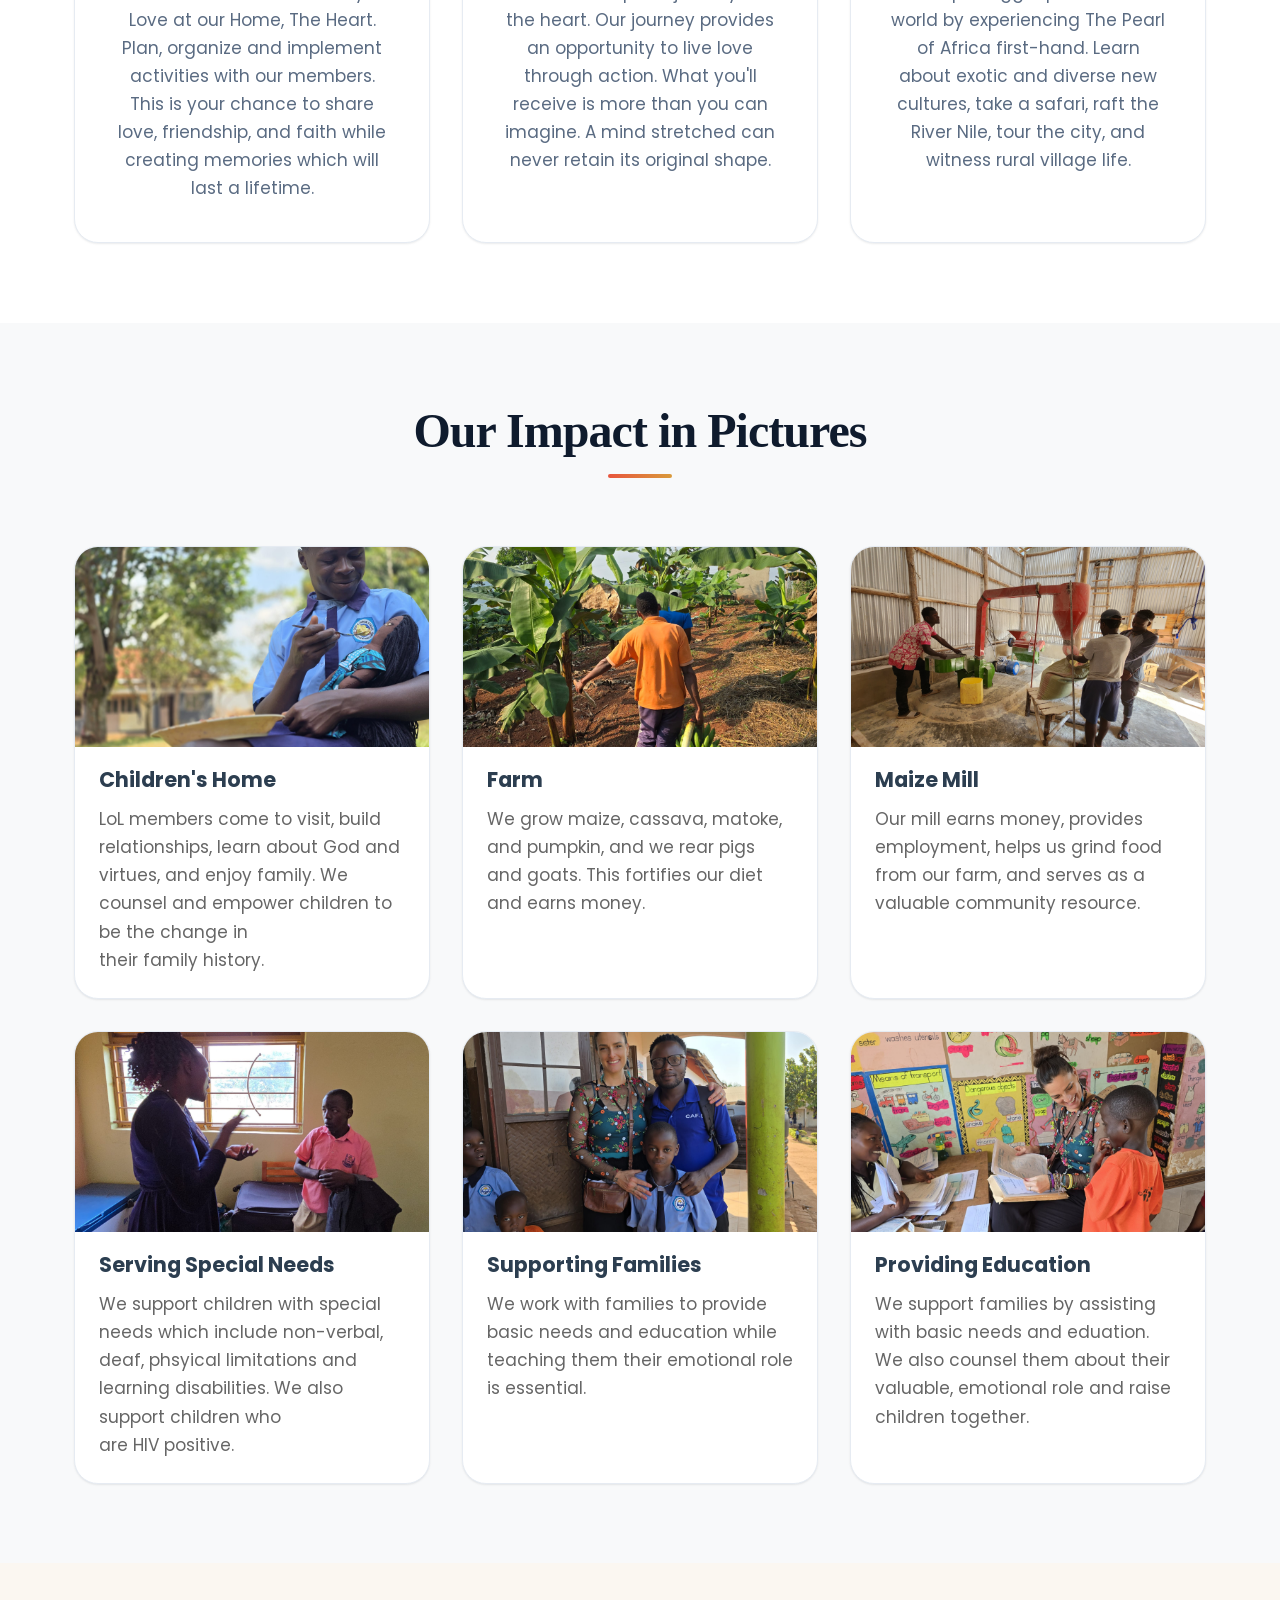
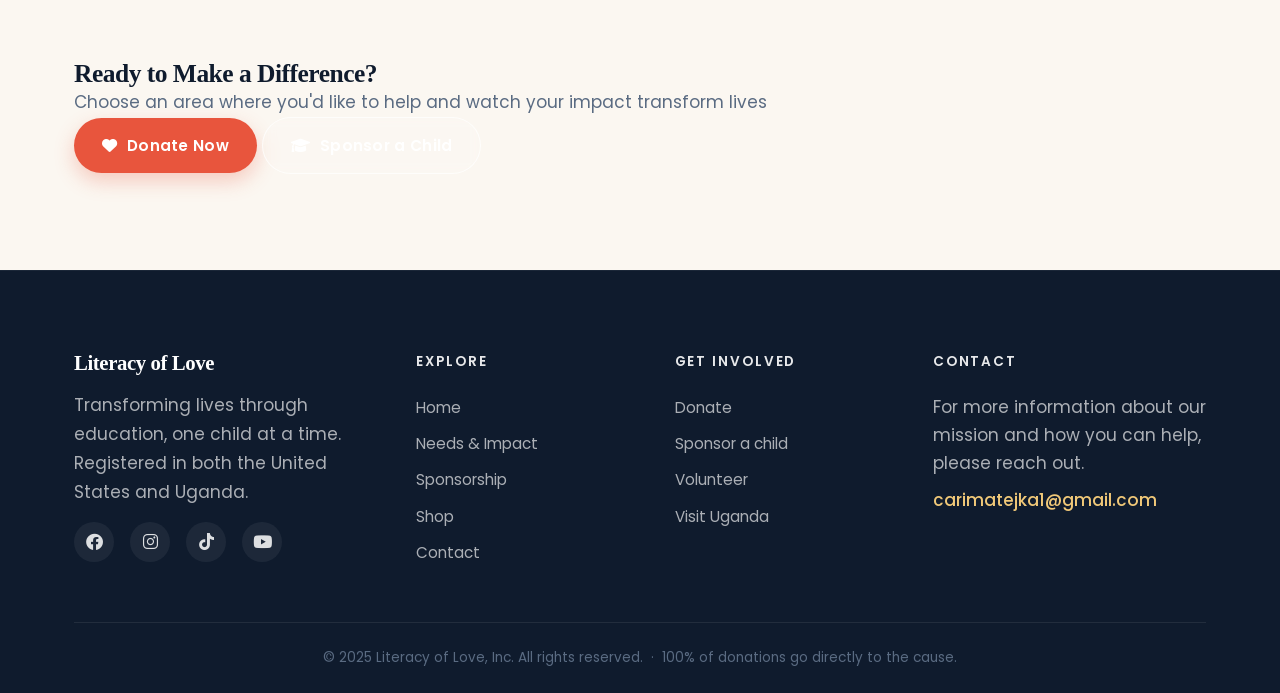
==== commit 1f6cee8f: "Update the needs list and play place videos from YouTube. Co-authored-by: Cursor <cursoragent@cursor" ====
--- a/areas-of-need.html
+++ b/areas-of-need.html
@@ -92,22 +92,23 @@
 
                 <div class="need-item">
                     <i class="fas fa-hospital"></i>
-                    <h3>Clinic Expansion</h3>
-                    <p>Added amenities to develop into a hospital:</p>
-                    <ul>
-                        <li>Guard Quarters: $2,600</li>
-                        <li>Sanitation: $2,500</li>
-                        <li>surgical Theater:$15,500</li>
-                        <li>Lab updates: $6,000</li>
+                    <h3>United Care Medical Center</h3>
+                    <ul>
+                        <li><i class="fas fa-user-md" aria-hidden="true"></i> Surgical theatre: $15,500</li>
+                        <li><i class="fas fa-flask" aria-hidden="true"></i> Lab updates: $6,000</li>
+                        <li><i class="fas fa-shield-alt" aria-hidden="true"></i> Guard quarters: $2,600</li>
+                        <li><i class="fas fa-hand-holding-heart" aria-hidden="true"></i> Patient scholarships: any amount</li>
+                        <li><i class="fas fa-ambulance" aria-hidden="true"></i> Ambulance: $9,000</li>
                     </ul>
                 </div>
 
                 <div class="need-item urgent">
                     <i class="fas fa-exclamation-triangle"></i>
-                    <h3>The Heart - Urgent Need</h3>
-                    <p>Renovate dilapidated toilets and sanitation</p>
-                    <span class="amount">$10,000</span>
-                     <li>Hybrid Solar System:$5,000</li>
+                    <h3>The Heart</h3>
+                    <ul>
+                        <li><i class="fas fa-hammer" aria-hidden="true"></i> Fence repair: Urgent $3,500</li>
+                        <li><i class="fas fa-th-large" aria-hidden="true"></i> Renovating damaged cement floors: $4,600</li>
+                    </ul>
                 </div>
 
                 <div class="need-item">
@@ -115,9 +116,9 @@
                     <h3>Garage/Mechanic Vocational</h3>
                     <p>Generates income and provides multiple jobs for LoL graduates. Create employment, free repairs, and provide a vocational center.</p>
                     <ul>
-                        <li>Garage: $25,000</li>
-                        <li>Land: $25,000</li>
-                        <li>Student hostels: $15,000</li>
+                        <li><i class="fas fa-warehouse" aria-hidden="true"></i> Garage: $25,000</li>
+                        <li><i class="fas fa-map" aria-hidden="true"></i> Land: $25,000</li>
+                        <li><i class="fas fa-bed" aria-hidden="true"></i> Student hostels: $15,000</li>
                     </ul>
                 </div>
 
@@ -126,31 +127,36 @@
                     <h3>Sponsorships</h3>
                     <p>Covers the cost of educating and boarding a child for a year</p>
                     <ul>
-                        <li>Primary: $500</li>
-                        <li>Secondary: $900</li>
-                        <li>Vocational/University: $1,500-$2,000</li>
+                        <li><i class="fas fa-child" aria-hidden="true"></i> Primary: $500</li>
+                        <li><i class="fas fa-user-graduate" aria-hidden="true"></i> Secondary: $900</li>
+                        <li><i class="fas fa-tools" aria-hidden="true"></i> Vocational/University: $1,500-$2,000</li>
                     </ul>
                 </div>
 
                 <div class="need-item">
                     <i class="fas fa-tractor"></i>
-                    <h3>Farm Development</h3>
+                    <h3>The Farm</h3>
                     <p>We supplement our own food by growing maize, cassava, bananas and beans. We also rear pigs and goats.</p>
-                    <span class="amount">2 adjacent acres with fence: $26,000</span>
-                </div>
-
-                <div class="need-item">
-                    <i class="fas fa-truck"></i>
-                    <h3>4x4 Vehicle</h3>
-                    <p>Will serve our organization and projects, help develop ecotourism business, and provide student transportation</p>
-                    <span class="amount">$35,000</span>
+                    <ul>
+                        <li><i class="fas fa-tint" aria-hidden="true"></i> Irrigation system: $3,500</li>
+                    </ul>
+                </div>
+
+                <div class="need-item">
+                    <i class="fas fa-hands-helping"></i>
+                    <h3>Next Sustainable Project</h3>
+                    <ul>
+                        <li><i class="fas fa-home" aria-hidden="true"></i> Community Enrichment Resource Center: $17,000</li>
+                    </ul>
                 </div>
 
                 <div class="need-item long-term">
                     <i class="fas fa-school"></i>
-                    <h3>LoL School - Long-term Goal</h3>
-                    <p>If we own our own school, we can help more impoverished children who are not sponsored</p>
-                    <span class="amount">$365,000</span>
+                    <h3>LOL School</h3>
+                    <p>Legacy Dream Project. If we own our own school, we can help more impoverished children who are not sponsored.</p>
+                    <ul>
+                        <li><i class="fas fa-chalkboard-teacher" aria-hidden="true"></i> Secondary and vocational school: $400,000</li>
+                    </ul>
                 </div>
             </div>
         </div>
--- a/styles.css
+++ b/styles.css
@@ -1112,8 +1112,18 @@
 }
 
 .need-item ul li {
+    display: flex;
+    align-items: center;
+    gap: 0.65rem;
     padding: 0.5rem 0;
     border-bottom: 1px solid #eee;
+}
+.need-item ul li i {
+    font-size: 1rem;
+    width: 1.25rem;
+    margin: 0;
+    flex-shrink: 0;
+    text-align: center;
 }
 
 .amount {
@@ -5532,11 +5542,13 @@
     flex-direction: column;
     background: #0f1b2d;
 }
-.ambassador-gallery-item--video video {
+.ambassador-gallery-item--video video,
+.ambassador-gallery-item--video iframe {
     width: 100%;
-    aspect-ratio: 4 / 3;
+    aspect-ratio: 16 / 9;
     object-fit: cover;
     display: block;
+    border: 0;
     background: #111;
 }
 .ambassador-gallery-item figcaption {
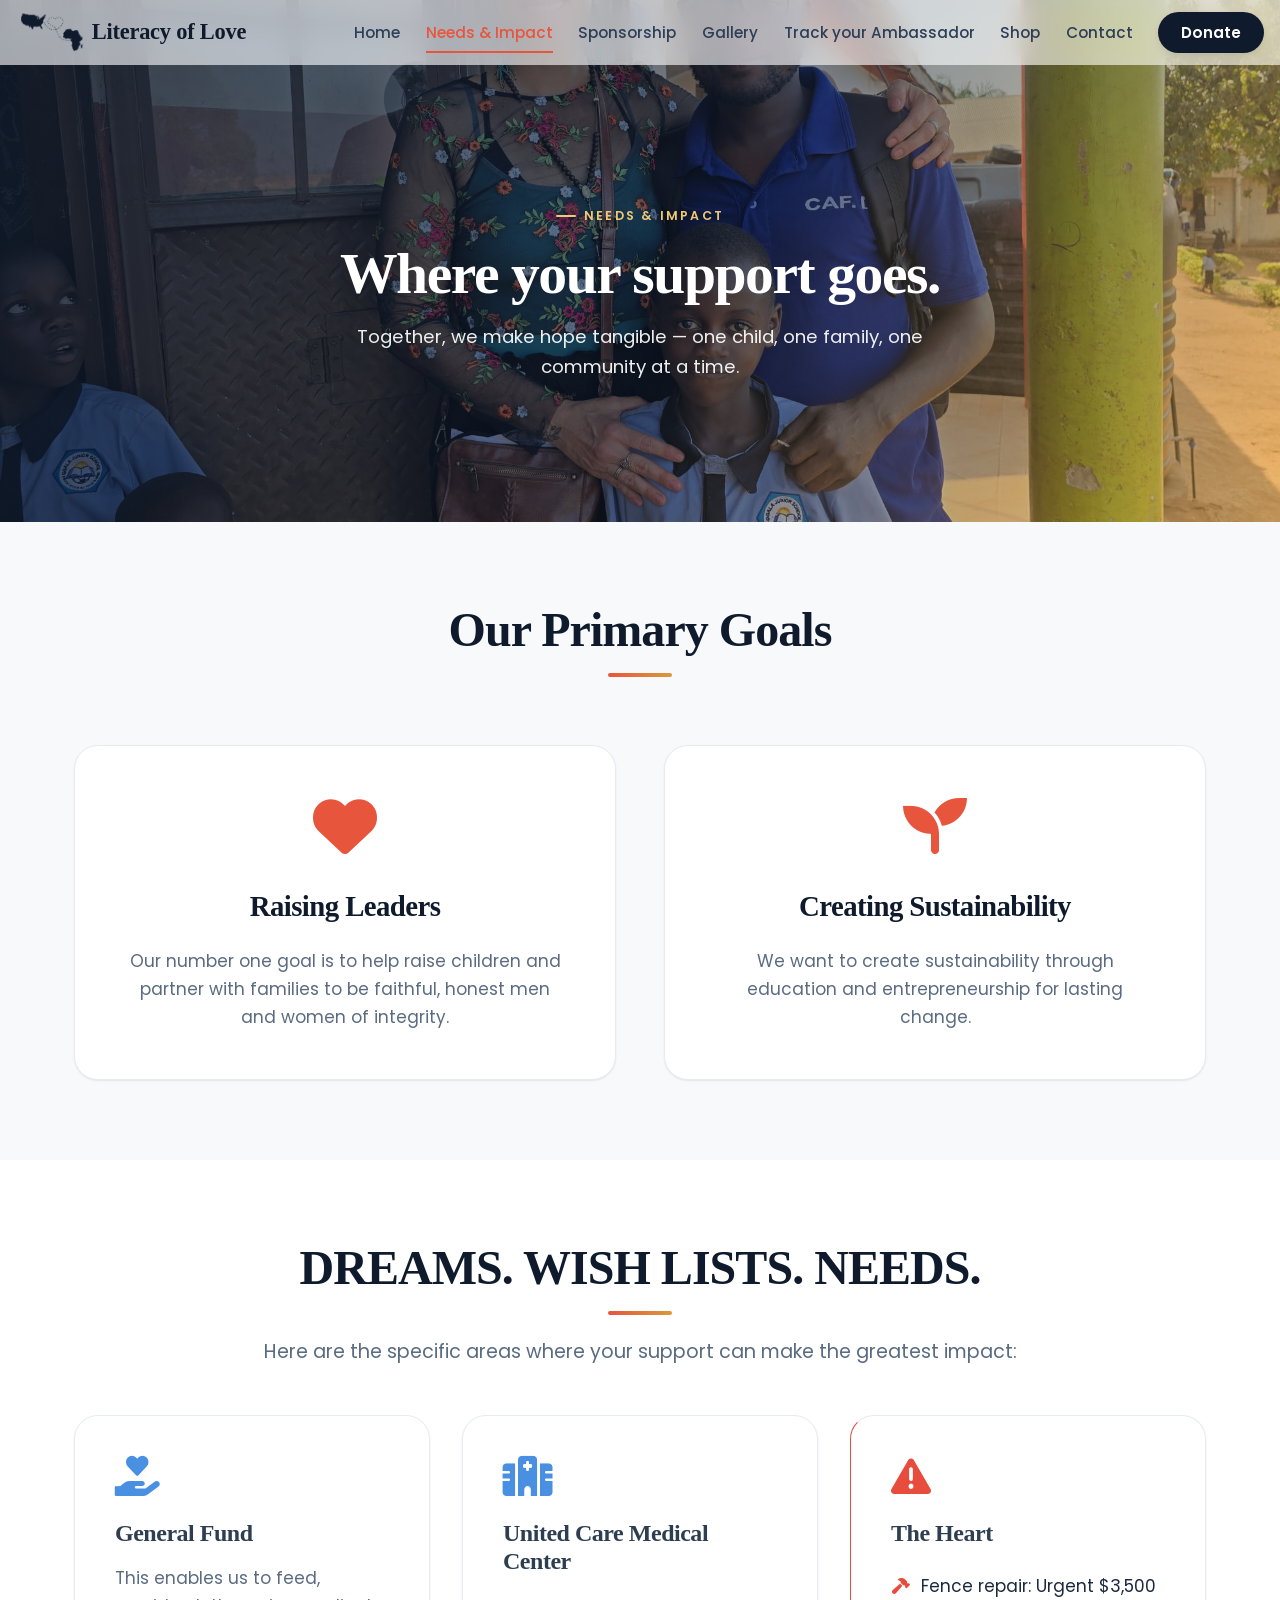
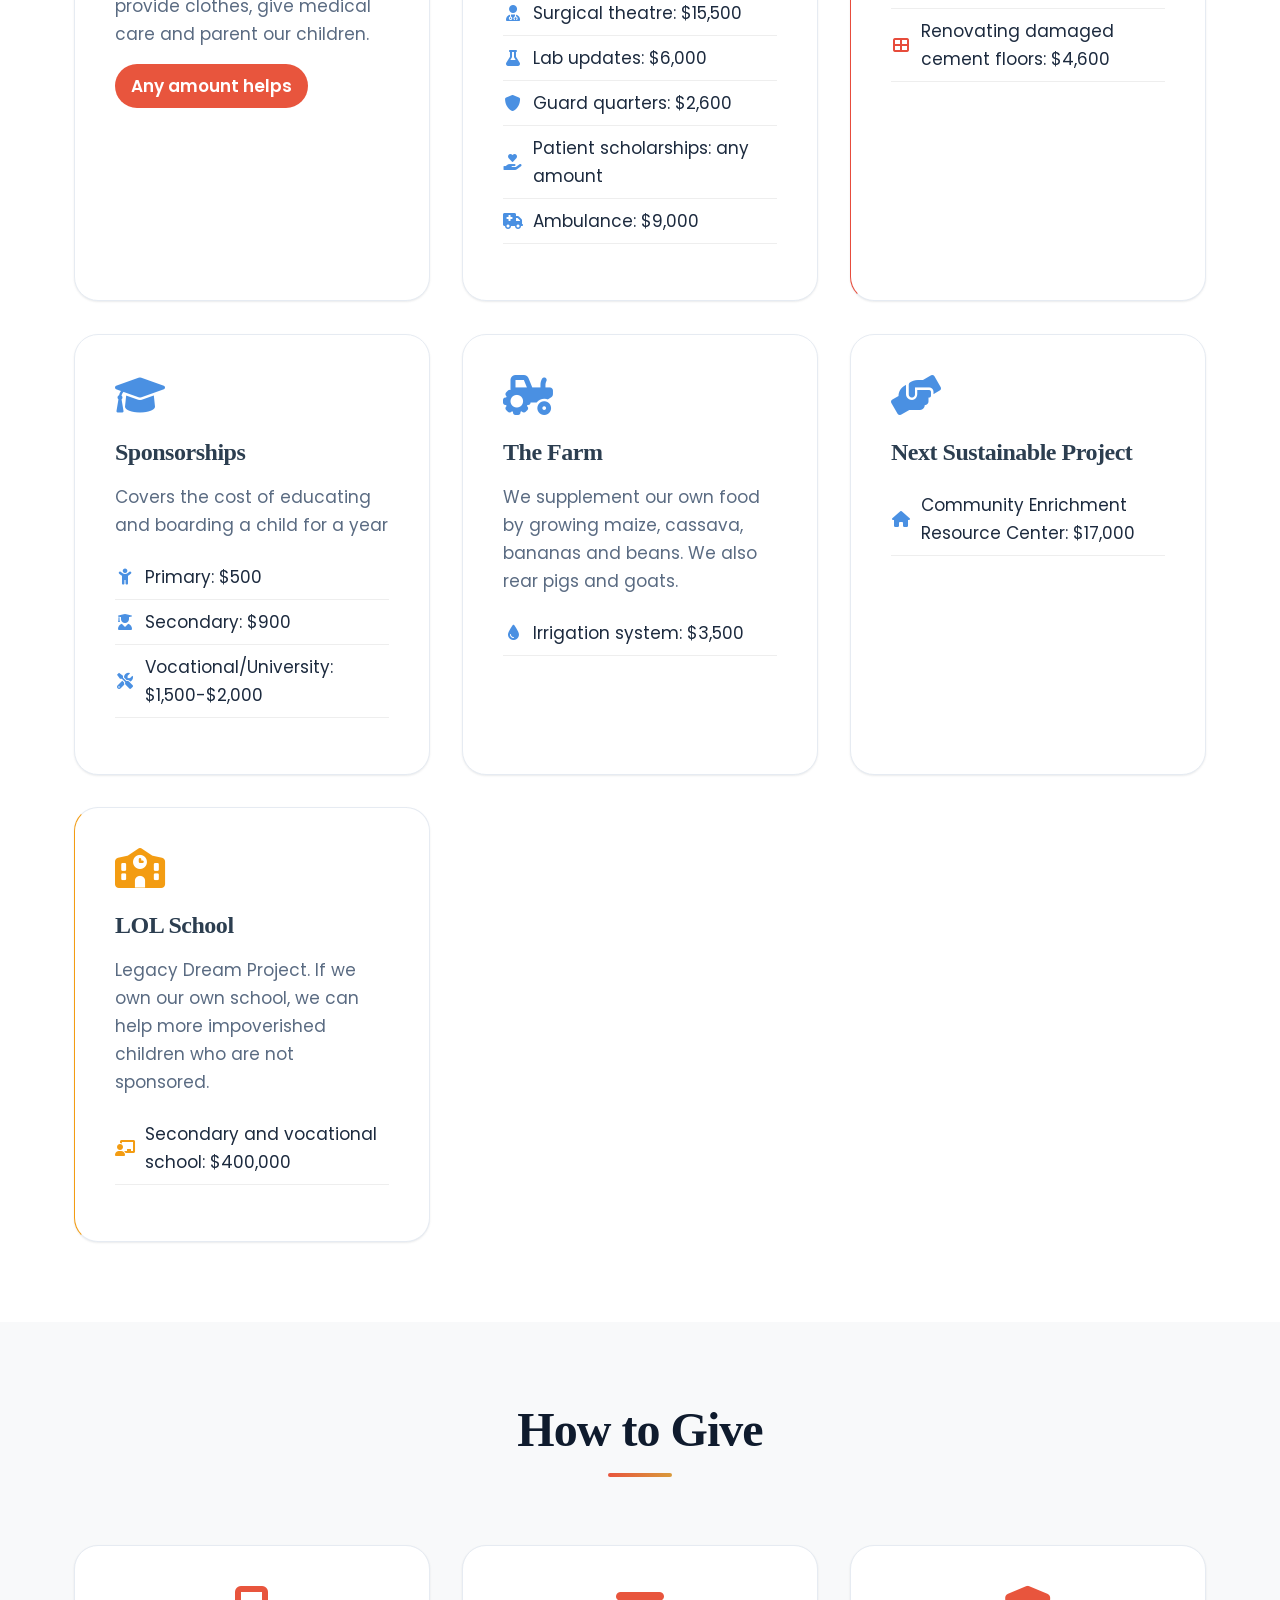
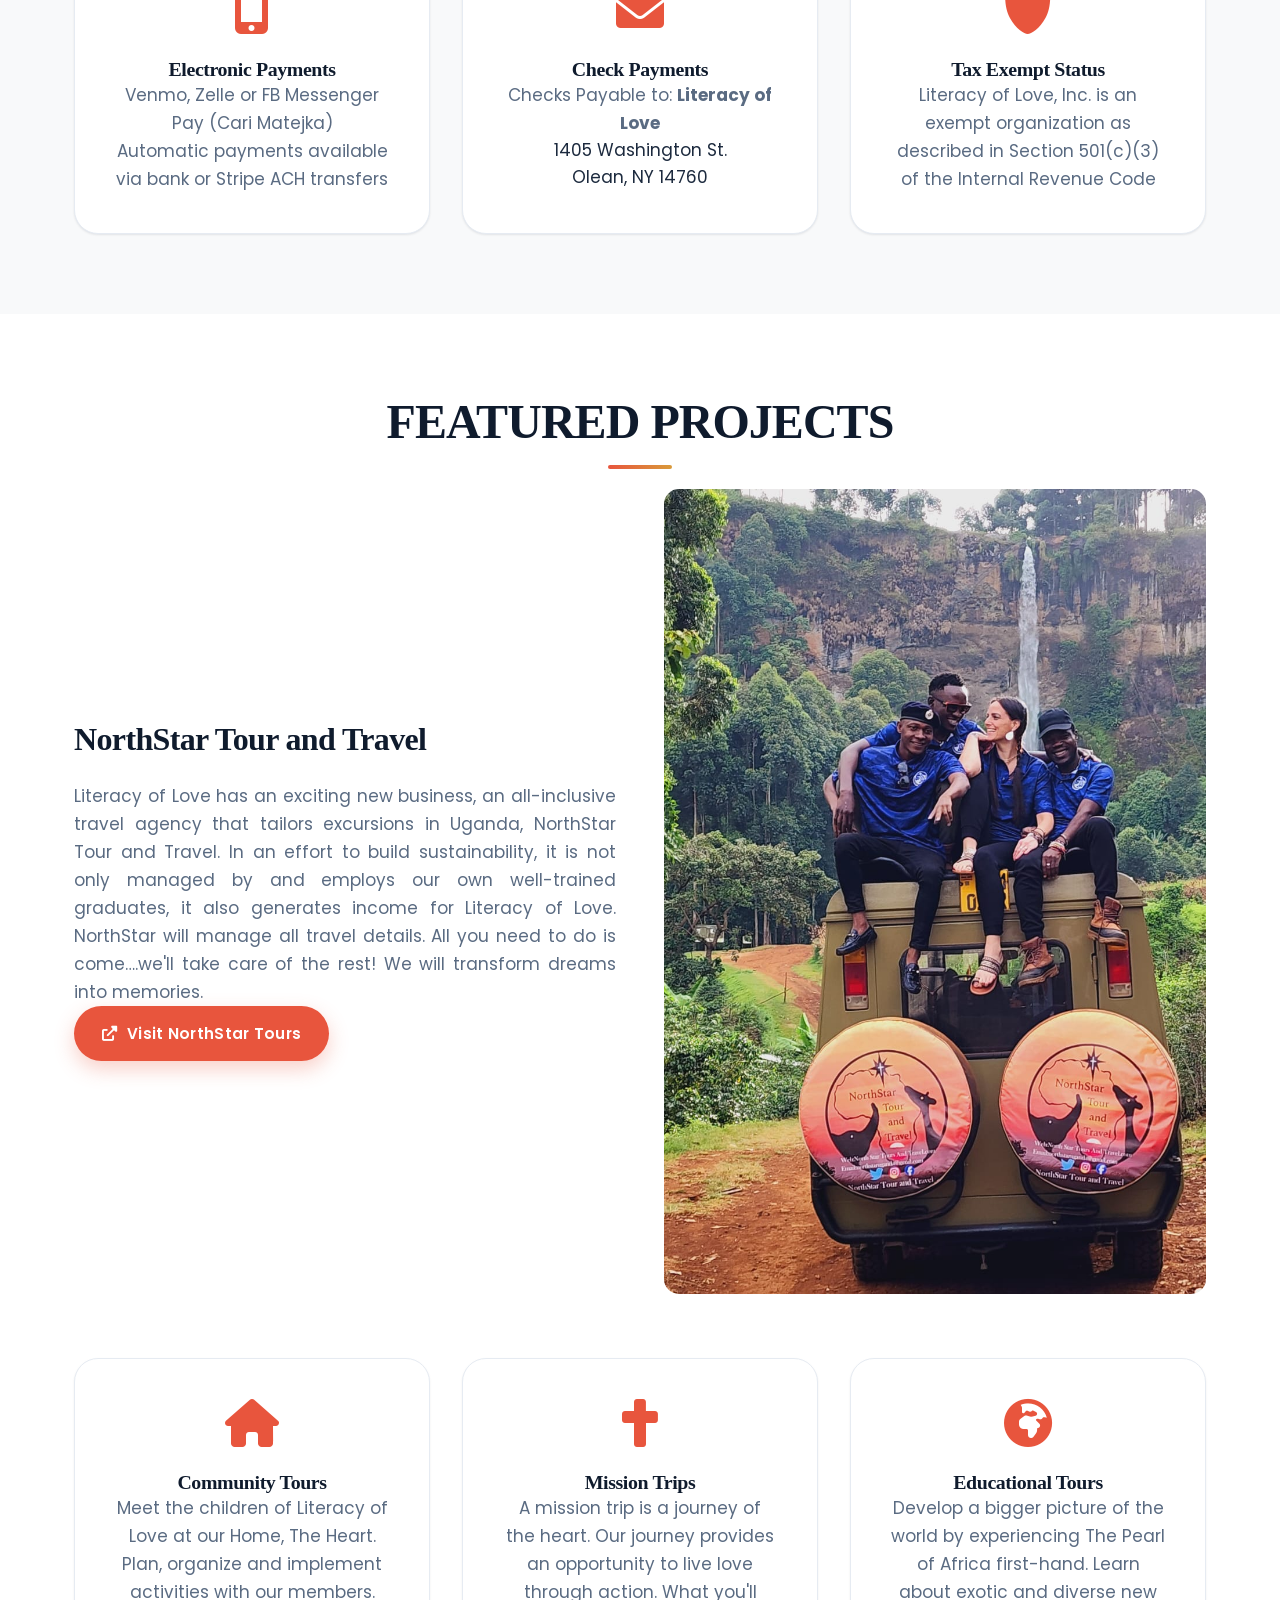
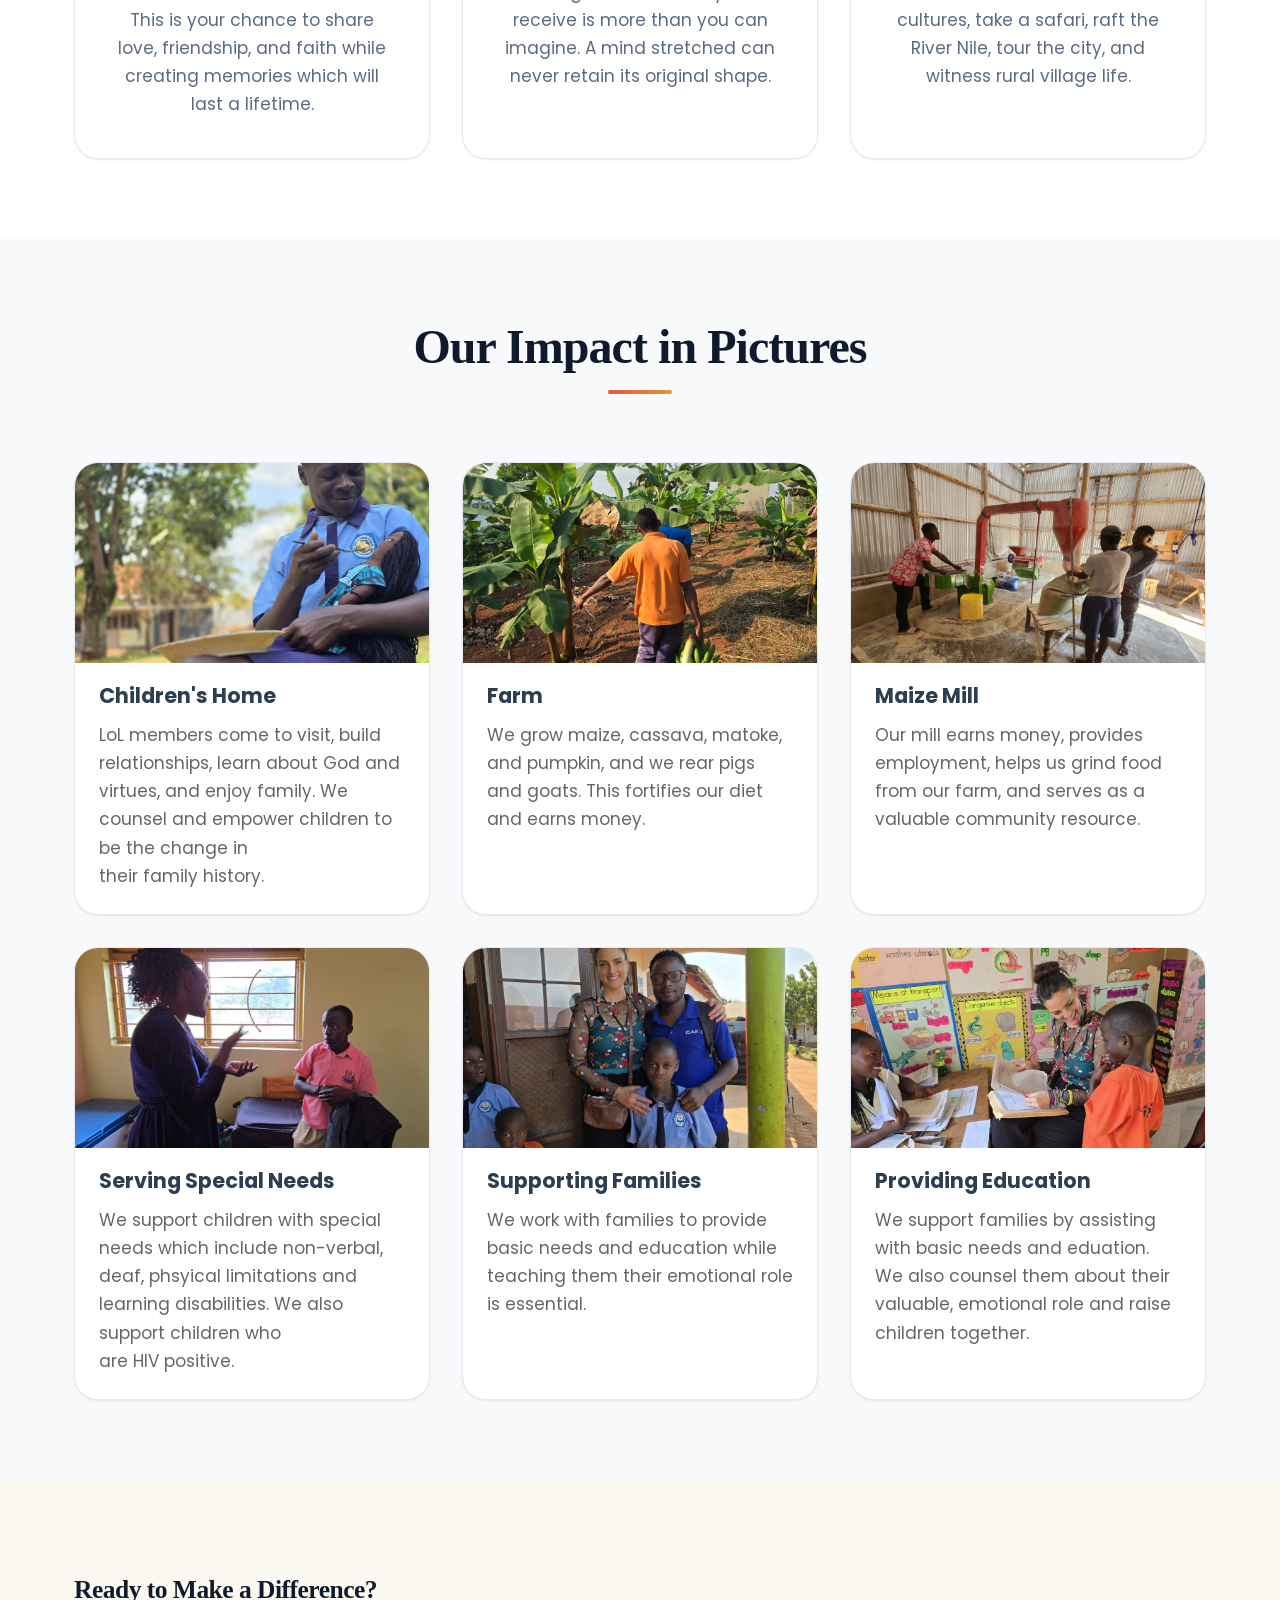
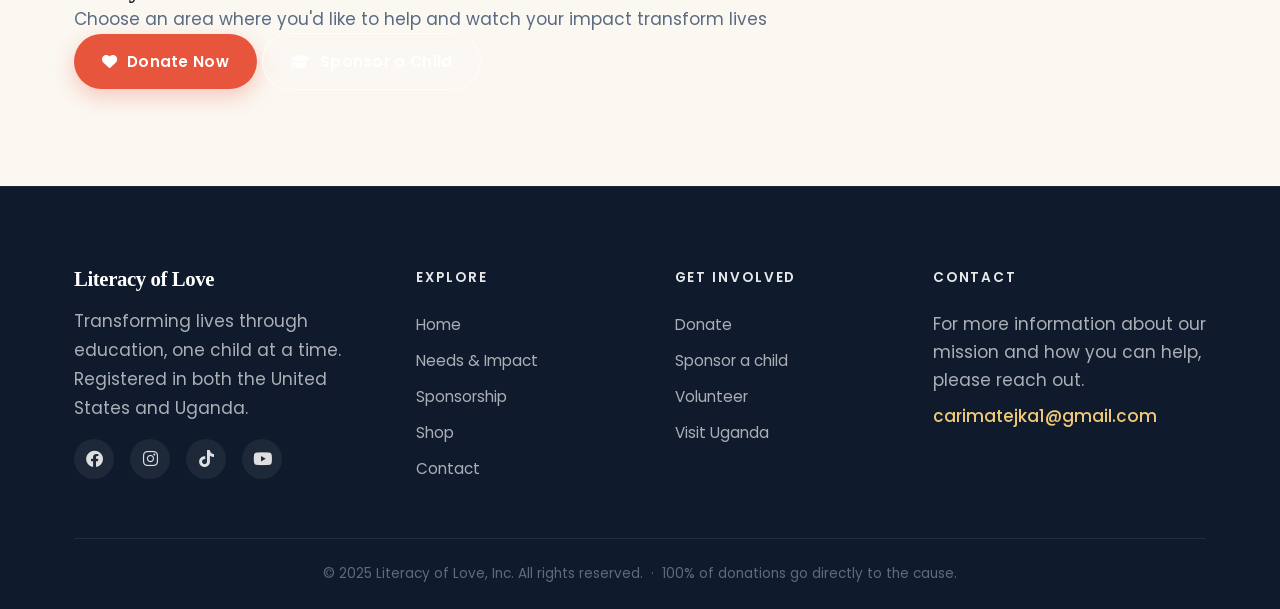
==== commit 9a7b0592: "Drop the garage, maize mill, and name-tag section. Co-authored-by: Cursor <cursoragent@cursor.com>" ====
--- a/areas-of-need.html
+++ b/areas-of-need.html
@@ -84,13 +84,6 @@
                 </div>
 
                 <div class="need-item">
-                    <i class="fas fa-cogs"></i>
-                    <h3>Maize Mill</h3>
-                    <p>Provides a new motor and updated stall to process animal feed</p>
-                    <span class="amount">$250 - $2,000</span>
-                </div>
-
-                <div class="need-item">
                     <i class="fas fa-hospital"></i>
                     <h3>United Care Medical Center</h3>
                     <ul>
@@ -108,17 +101,6 @@
                     <ul>
                         <li><i class="fas fa-hammer" aria-hidden="true"></i> Fence repair: Urgent $3,500</li>
                         <li><i class="fas fa-th-large" aria-hidden="true"></i> Renovating damaged cement floors: $4,600</li>
-                    </ul>
-                </div>
-
-                <div class="need-item">
-                    <i class="fas fa-wrench"></i>
-                    <h3>Garage/Mechanic Vocational</h3>
-                    <p>Generates income and provides multiple jobs for LoL graduates. Create employment, free repairs, and provide a vocational center.</p>
-                    <ul>
-                        <li><i class="fas fa-warehouse" aria-hidden="true"></i> Garage: $25,000</li>
-                        <li><i class="fas fa-map" aria-hidden="true"></i> Land: $25,000</li>
-                        <li><i class="fas fa-bed" aria-hidden="true"></i> Student hostels: $15,000</li>
                     </ul>
                 </div>
 
--- a/styles.css
+++ b/styles.css
@@ -5517,7 +5517,7 @@
 }
 .ambassador-gallery-grid {
     display: grid;
-    grid-template-columns: repeat(4, 1fr);
+    grid-template-columns: repeat(5, minmax(0, 1fr));
     gap: 1rem;
 }
 .ambassador-gallery-item {
@@ -5542,7 +5542,6 @@
     flex-direction: column;
     background: #0f1b2d;
 }
-.ambassador-gallery-item--video video,
 .ambassador-gallery-item--video iframe {
     width: 100%;
     aspect-ratio: 16 / 9;
@@ -5551,6 +5550,71 @@
     border: 0;
     background: #111;
 }
+.place-video { position: relative; }
+.place-video__open {
+    position: absolute;
+    inset: 0;
+    z-index: 2;
+    display: grid;
+    place-items: center;
+    border: 0;
+    padding: 0;
+    background: rgba(0, 0, 0, 0.12);
+    color: #fff;
+    cursor: pointer;
+}
+.place-video__open i {
+    width: 54px;
+    height: 54px;
+    display: grid;
+    place-items: center;
+    border-radius: 50%;
+    background: rgba(15, 27, 45, 0.78);
+    font-size: 1.05rem;
+    padding-left: 3px;
+}
+.place-player {
+    position: fixed;
+    inset: 0;
+    z-index: 3000;
+    display: grid;
+    place-items: center;
+    padding: 1.5rem;
+}
+.place-player[hidden] { display: none; }
+.place-player__backdrop {
+    position: absolute;
+    inset: 0;
+    background: rgba(15, 27, 45, 0.82);
+}
+.place-player__frame {
+    position: relative;
+    z-index: 1;
+    width: min(960px, 100%);
+}
+.place-player__frame iframe {
+    width: 100%;
+    aspect-ratio: 16 / 9;
+    display: block;
+    border: 0;
+    border-radius: 12px;
+    background: #000;
+}
+.place-player__close {
+    position: absolute;
+    top: -2.6rem;
+    right: 0;
+    width: 40px;
+    height: 40px;
+    border: 0;
+    border-radius: 50%;
+    background: #fff;
+    color: #0f1b2d;
+    font-size: 1.6rem;
+    line-height: 1;
+    cursor: pointer;
+}
+body.place-player-open { overflow: hidden; }
 .ambassador-gallery-item figcaption {
     position: absolute;
     bottom: 0; left: 0; right: 0;
@@ -5695,7 +5759,12 @@
     .track-steps { grid-template-columns: 1fr; max-width: 460px; margin: 0 auto; }
     .ambassador-video--featured { grid-template-columns: 1fr; }
     .ambassador-video-grid { grid-template-columns: 1fr; }
-    .ambassador-gallery-grid { grid-template-columns: repeat(2, 1fr); }
+    .ambassador-gallery-grid { grid-template-columns: repeat(6, minmax(0, 1fr)); }
+    .ambassador-gallery-item:nth-child(1),
+    .ambassador-gallery-item:nth-child(2),
+    .ambassador-gallery-item:nth-child(3) { grid-column: span 2; }
+    .ambassador-gallery-item:nth-child(4) { grid-column: 2 / span 2; }
+    .ambassador-gallery-item:nth-child(5) { grid-column: 4 / span 2; }
     .nametag-grid { grid-template-columns: 1fr; }
 }
 @media (max-width: 768px) {
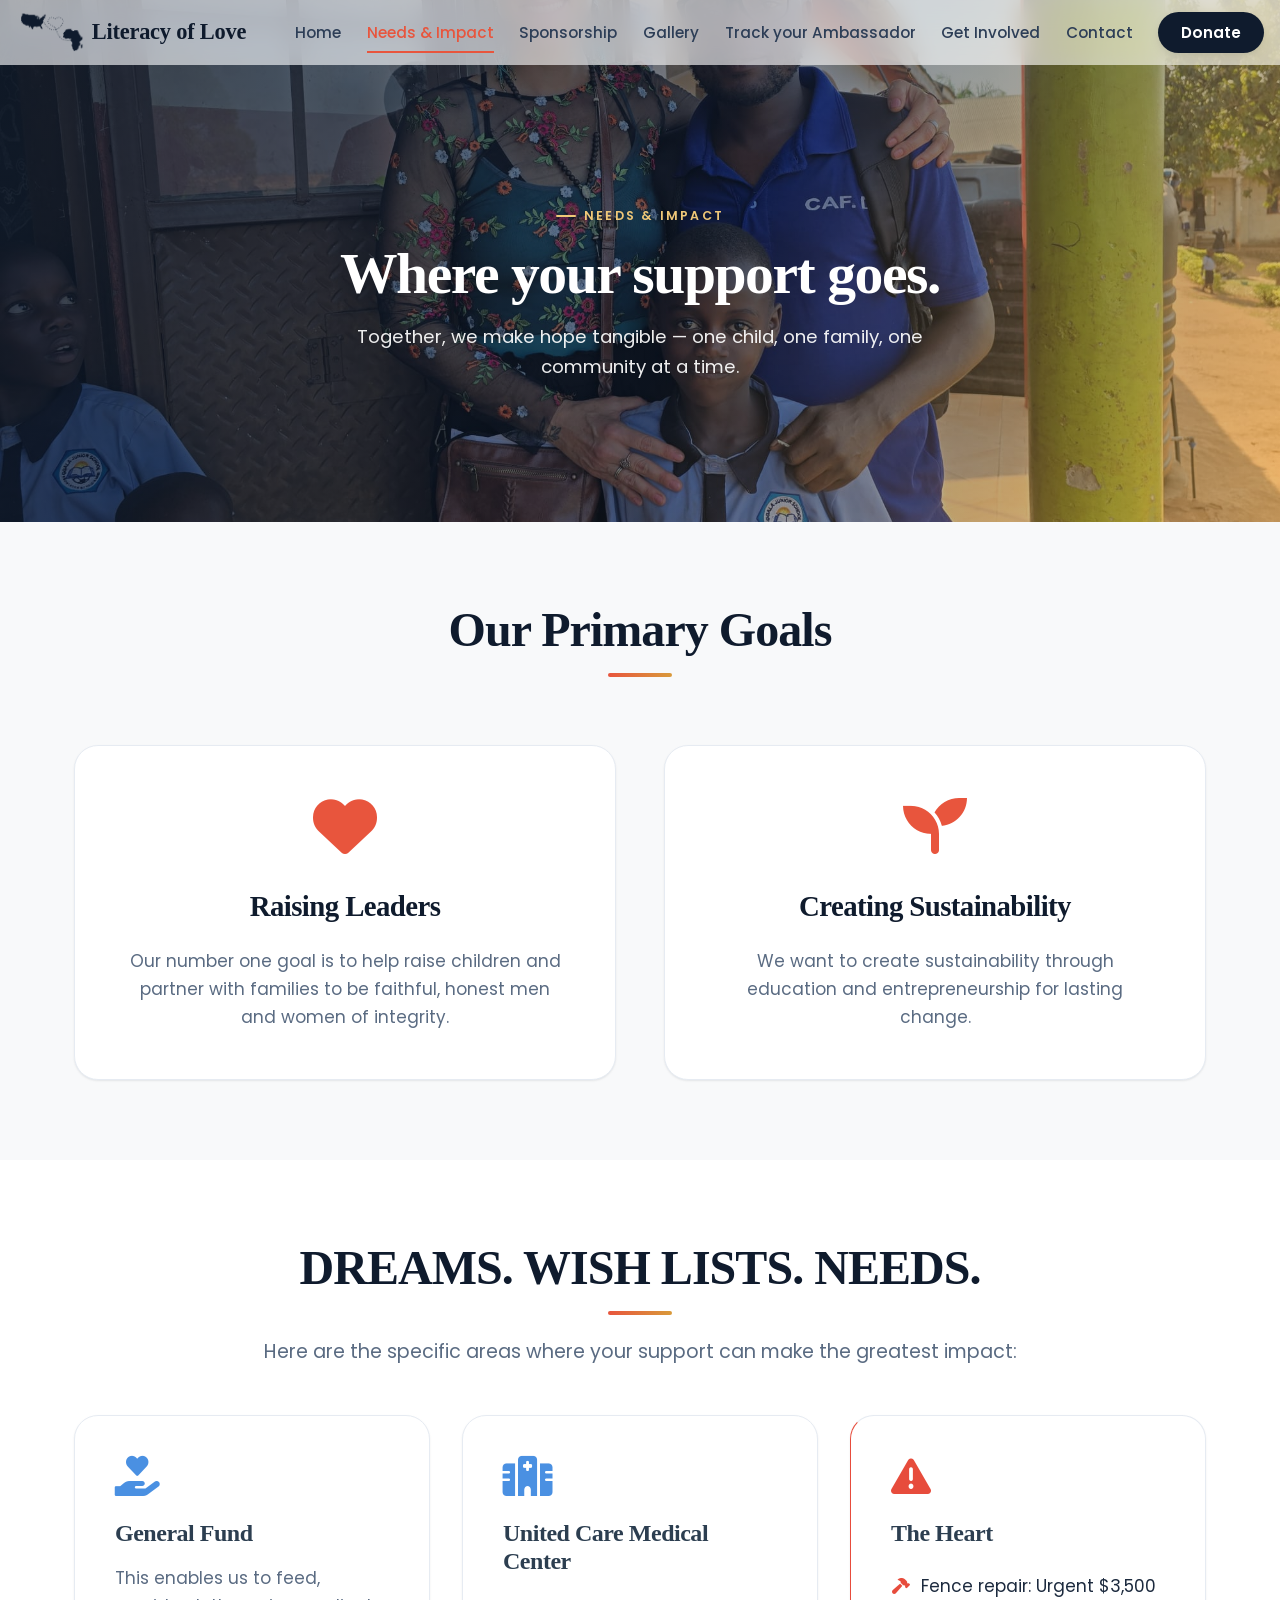
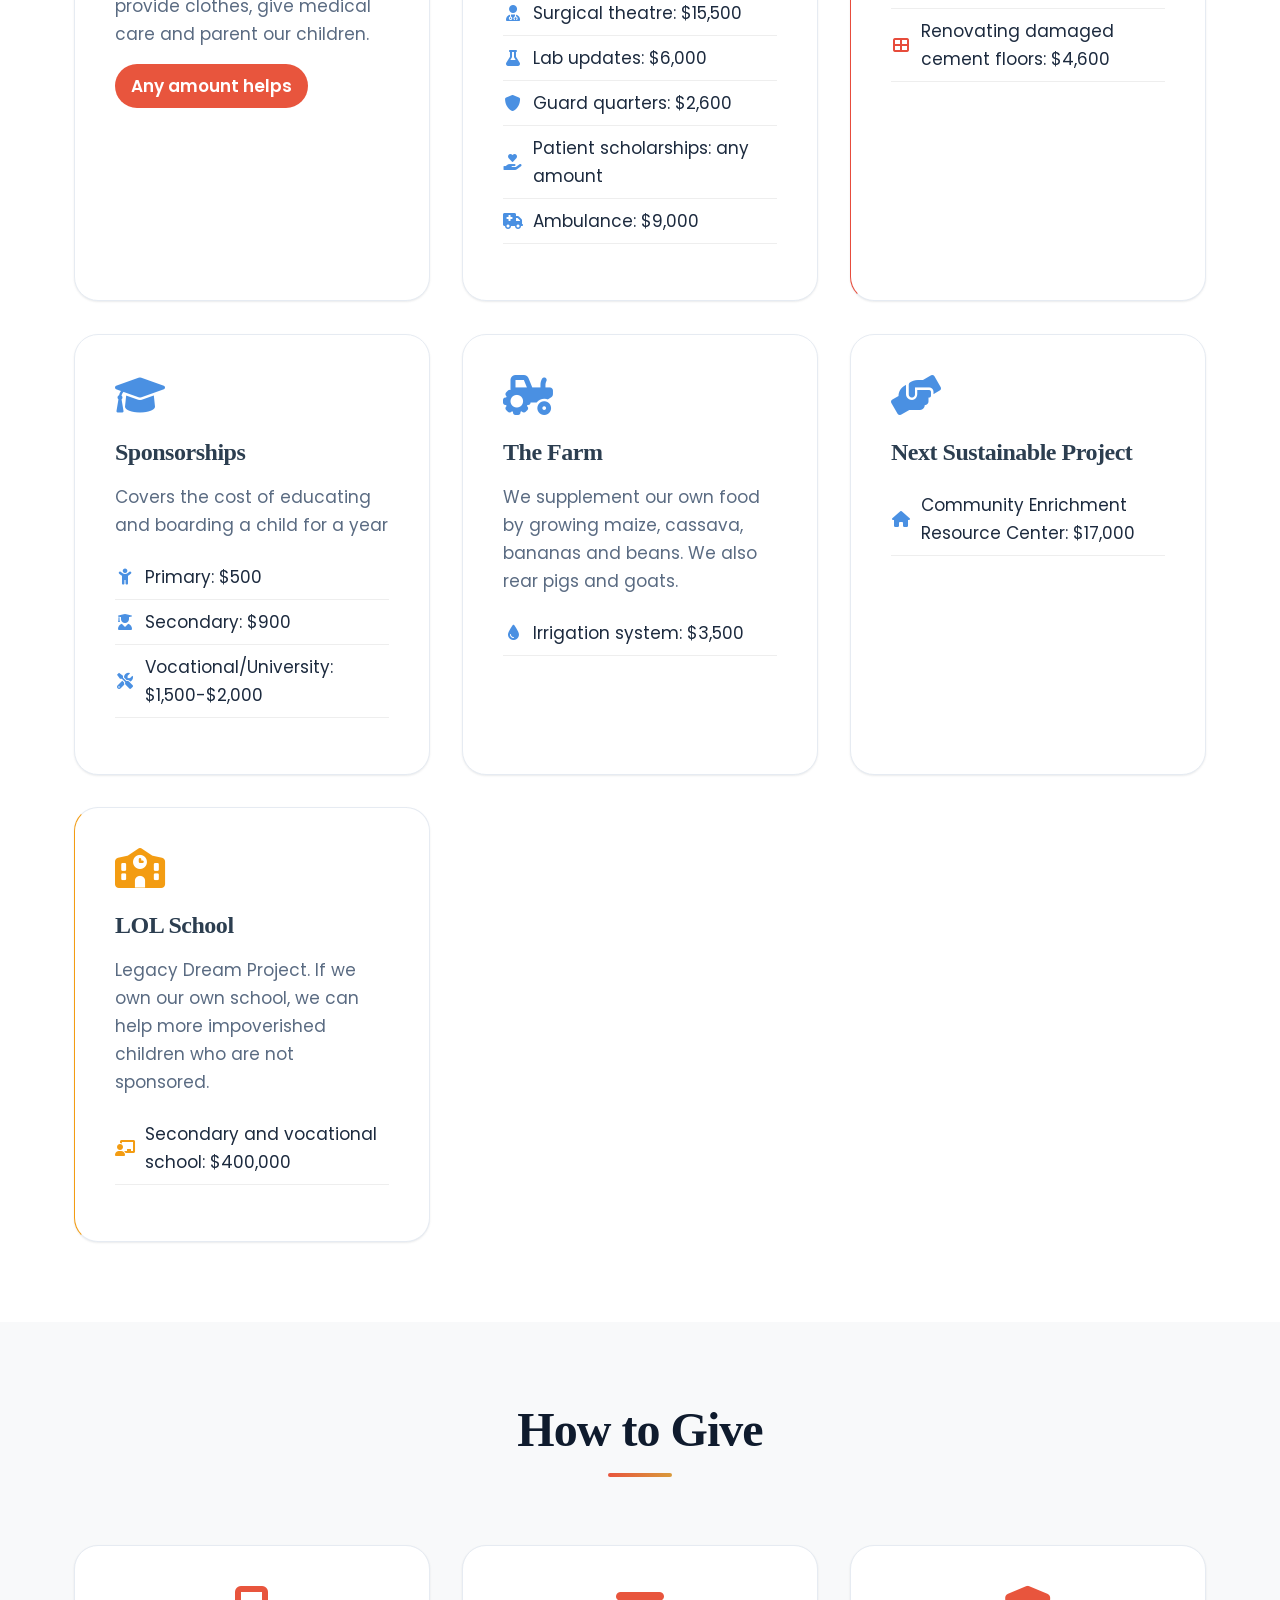
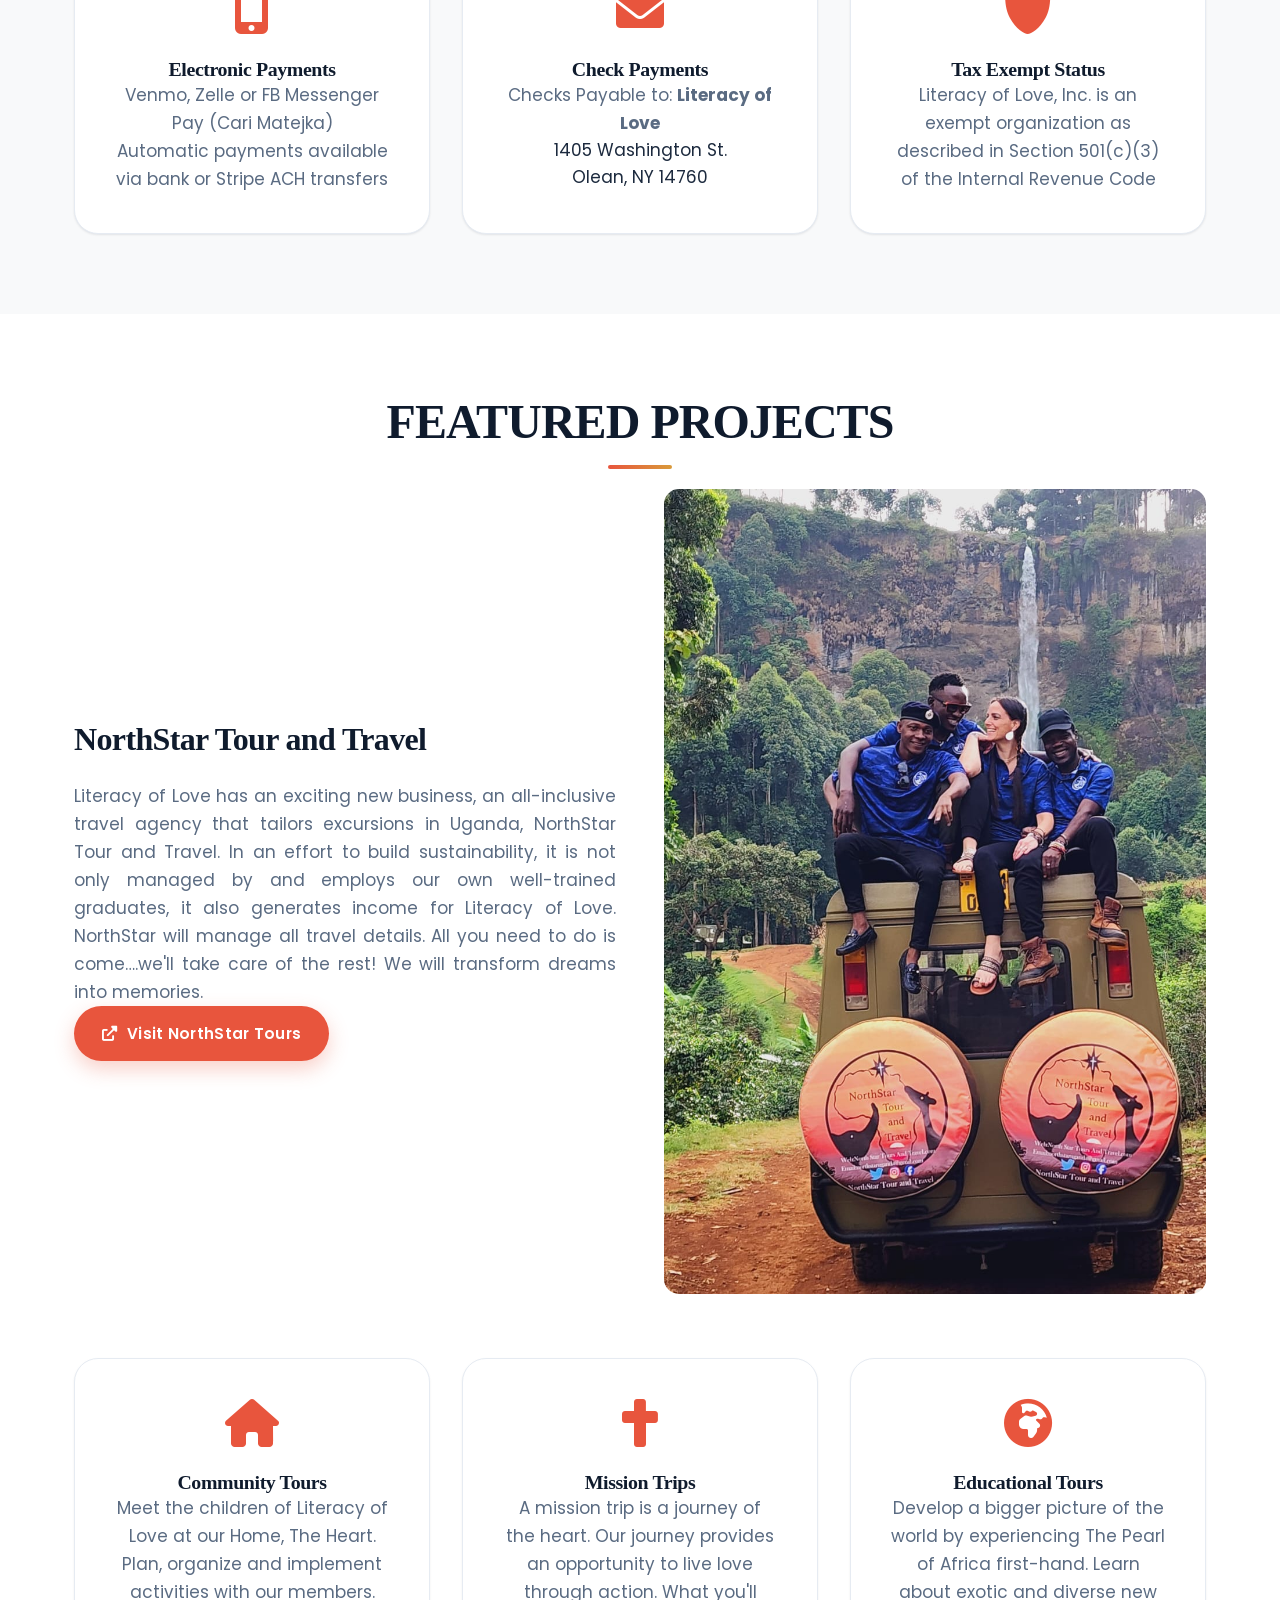
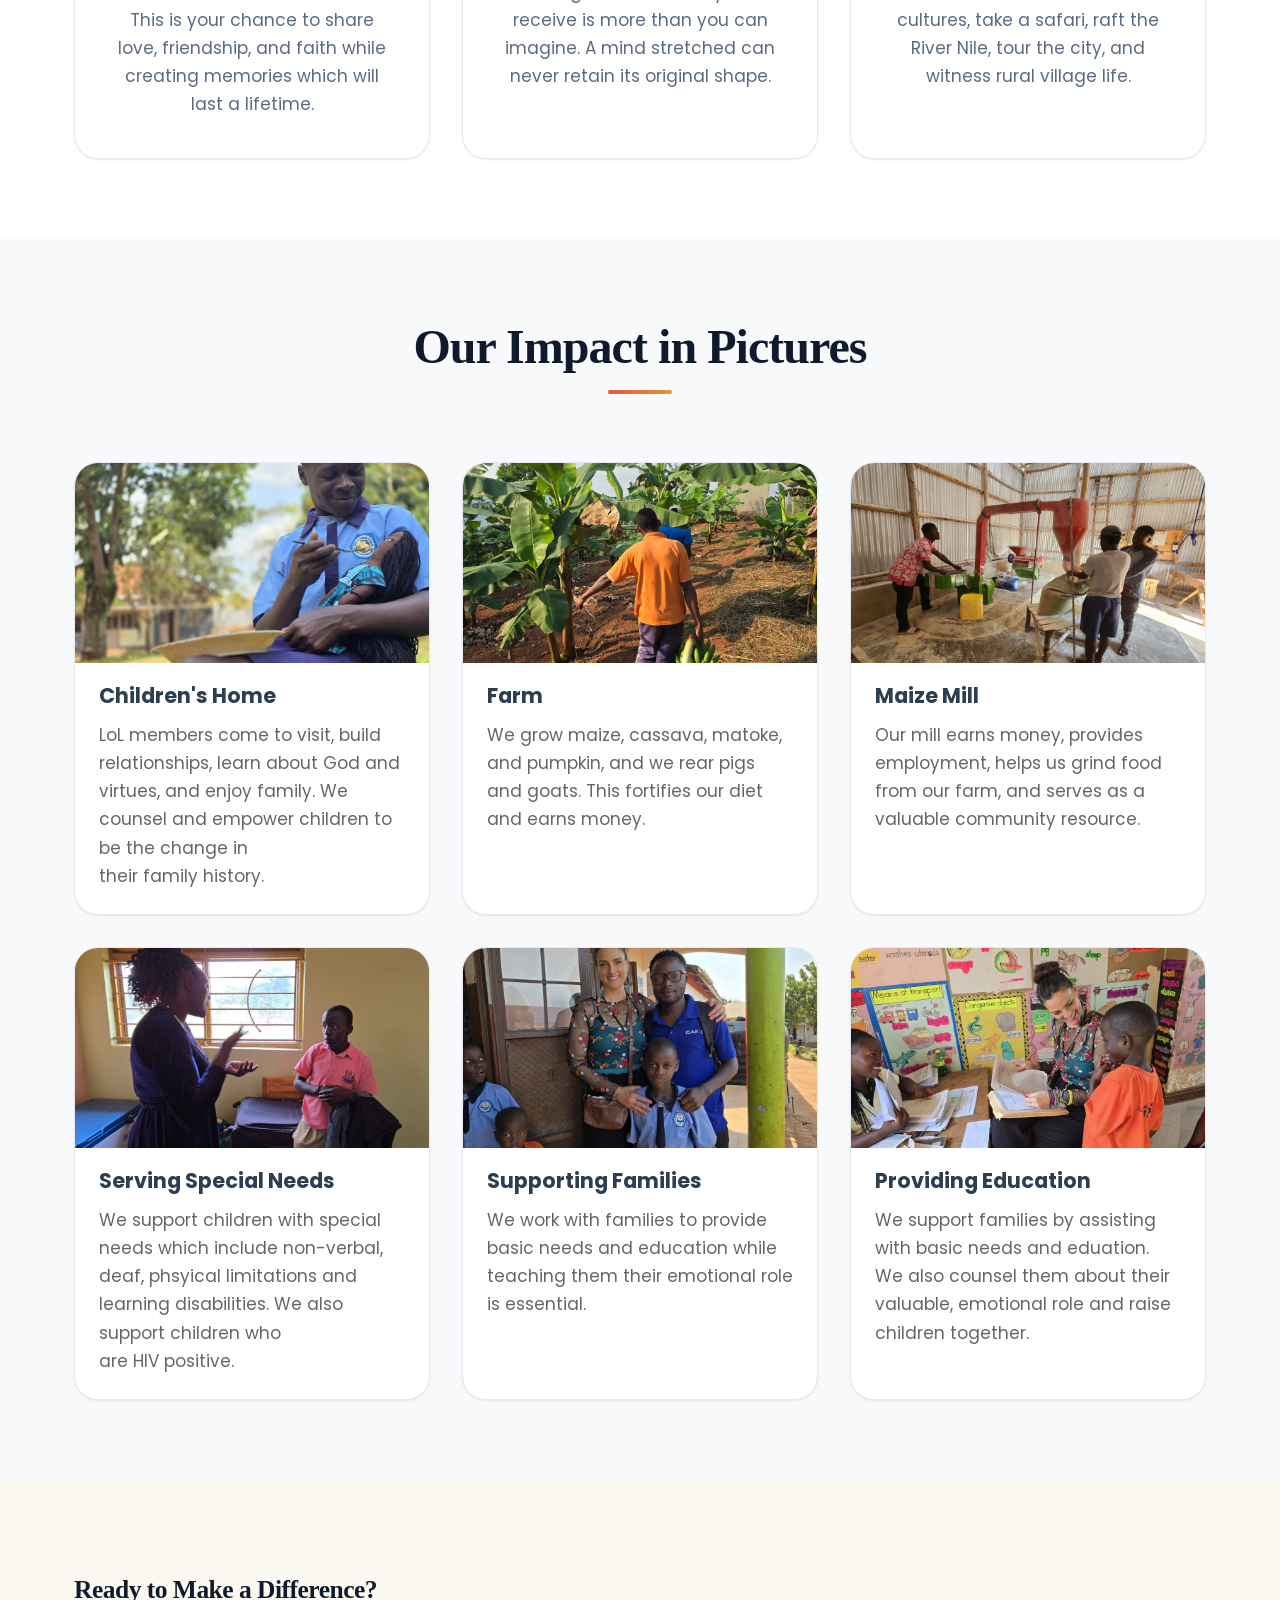
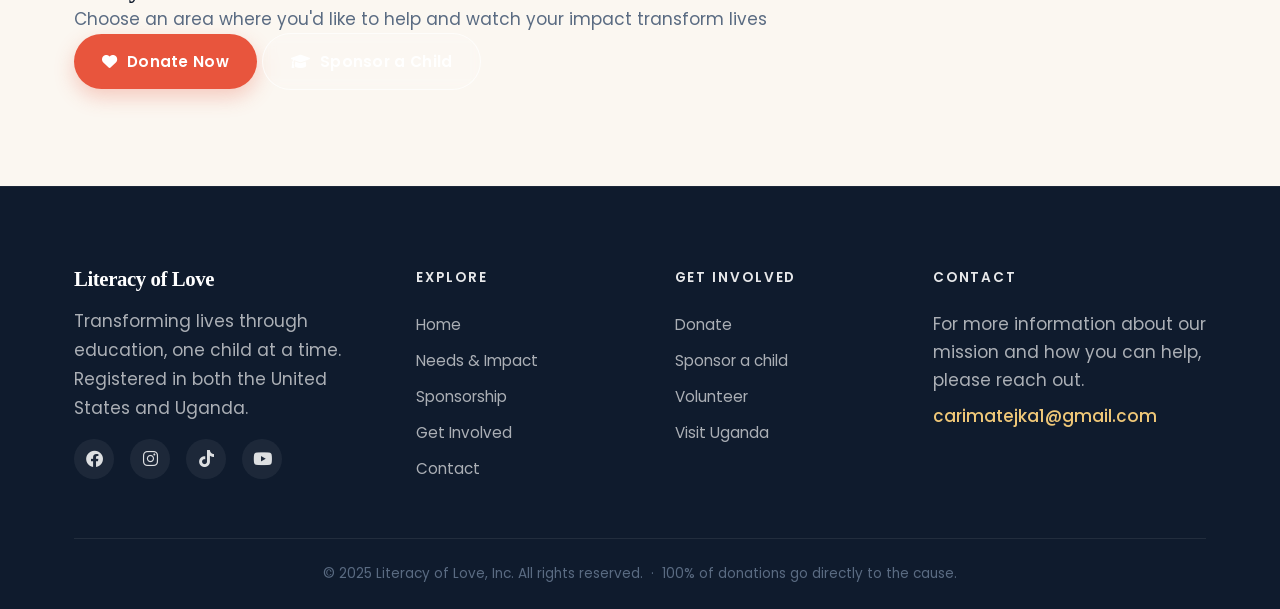
==== commit 45b3b50c: "Rename Shop to Get Involved and show the sponsorship video with the action cards. Co-authored-by: Cu" ====
--- a/areas-of-need.html
+++ b/areas-of-need.html
@@ -27,7 +27,7 @@
                 <li class="nav-item"><a href="sponsorship.html" class="nav-link" data-page="sponsorship">Sponsorship</a></li>
                 <li class="nav-item"><a href="gallery.html" class="nav-link" data-page="gallery">Gallery</a></li>
                 <li class="nav-item"><a href="track-dolls.html" class="nav-link" data-page="track">Track your Ambassador</a></li>
-                <li class="nav-item"><a href="shop.html" class="nav-link" data-page="shop">Shop</a></li>
+                <li class="nav-item"><a href="shop.html" class="nav-link" data-page="shop">Get Involved</a></li>
                 <li class="nav-item"><a href="contact.html" class="nav-link" data-page="contact">Contact</a></li>
                 <li class="nav-item"><a href="donate.html" class="nav-link donate-btn" data-page="donate">Donate</a></li>
             </ul>
@@ -296,7 +296,7 @@
                         <li><a href="index.html">Home</a></li>
                         <li><a href="areas-of-need.html">Needs &amp; Impact</a></li>
                         <li><a href="sponsorship.html">Sponsorship</a></li>
-                        <li><a href="shop.html">Shop</a></li>
+                        <li><a href="shop.html">Get Involved</a></li>
                         <li><a href="contact.html">Contact</a></li>
                     </ul>
                 </div>
--- a/styles.css
+++ b/styles.css
@@ -1724,6 +1724,27 @@
 
 .action-links {
     margin-top: 1.5rem;
+}
+
+.action-shopping .action-grid {
+    grid-template-columns: repeat(3, minmax(0, 1fr));
+}
+.action-shopping .action-video {
+    grid-column: span 2;
+    border-radius: 15px;
+    overflow: hidden;
+    background: #0f1b2d;
+    min-height: 0;
+}
+.action-shopping .action-video iframe {
+    width: 100%;
+    aspect-ratio: 16 / 9;
+    display: block;
+    border: 0;
+}
+@media (max-width: 768px) {
+    .action-shopping .action-grid { grid-template-columns: 1fr; }
+    .action-shopping .action-video { grid-column: auto; }
 }
 
 .btn-small {
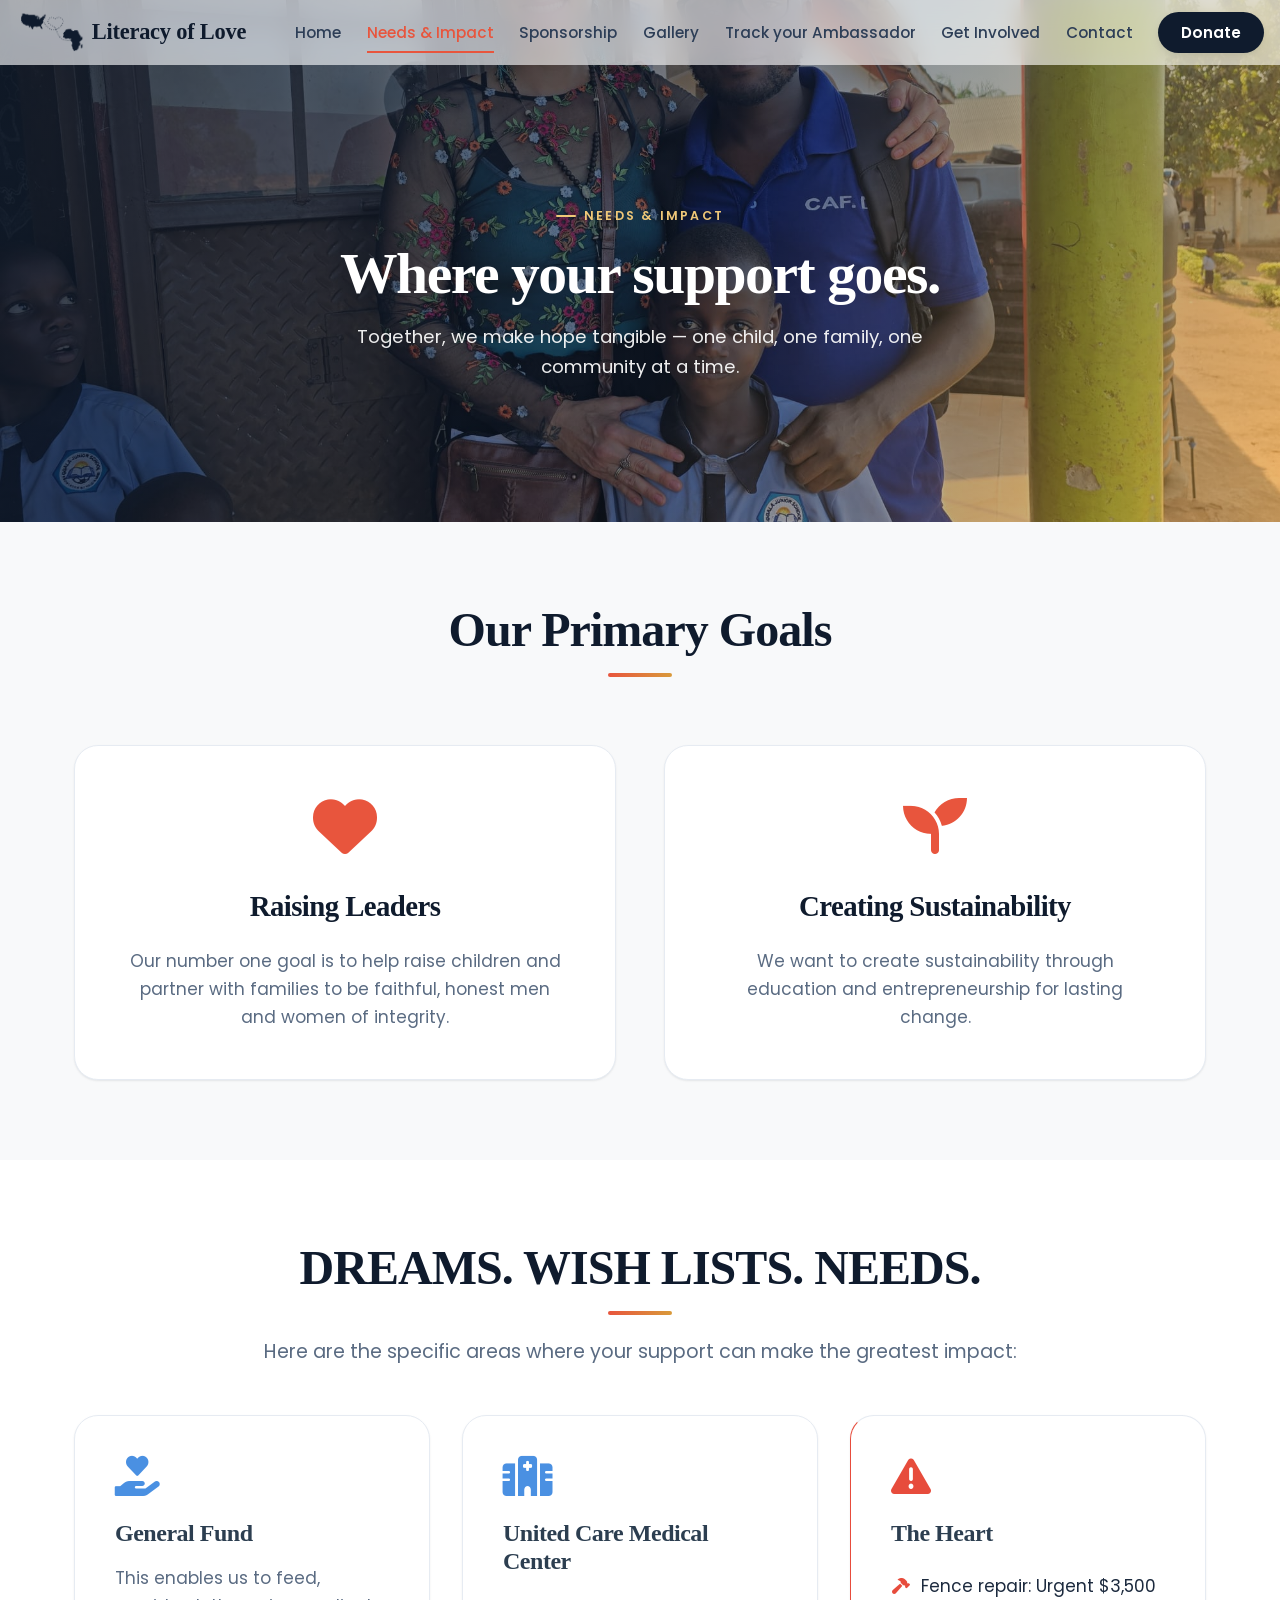
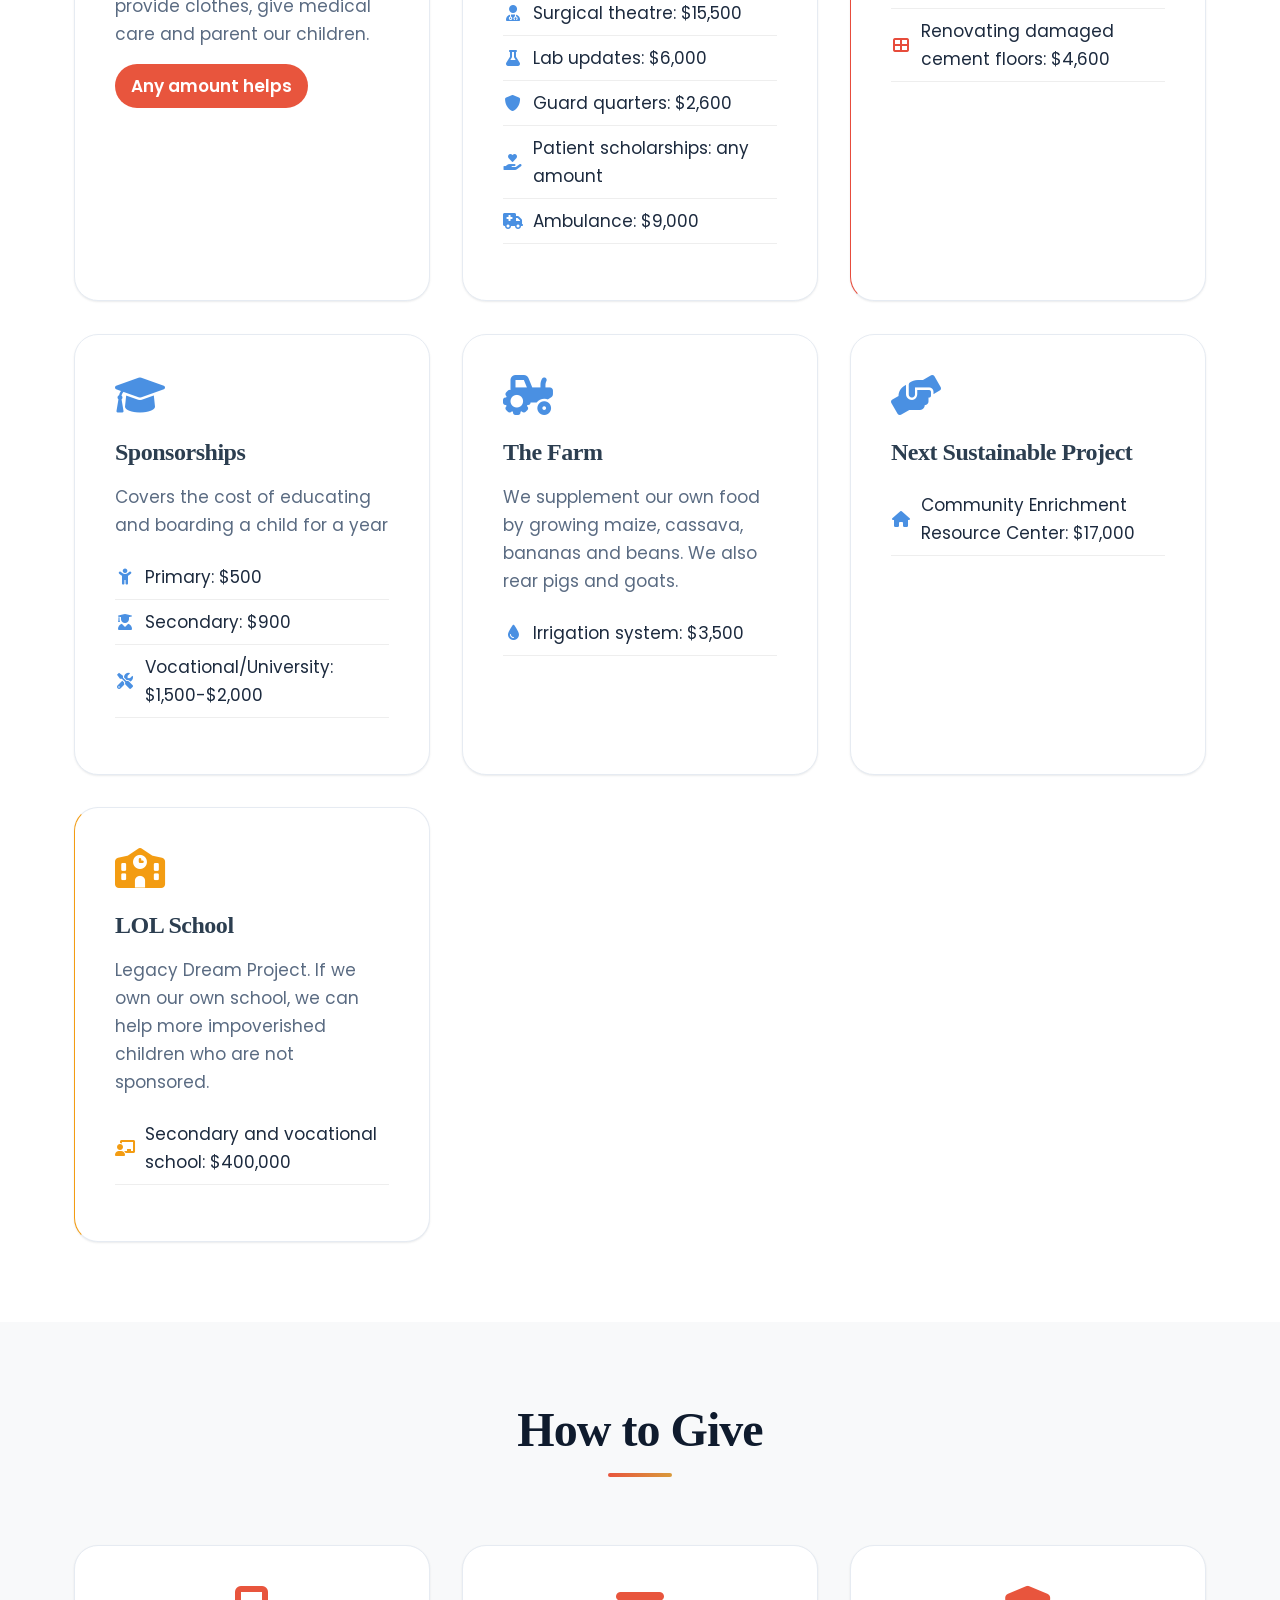
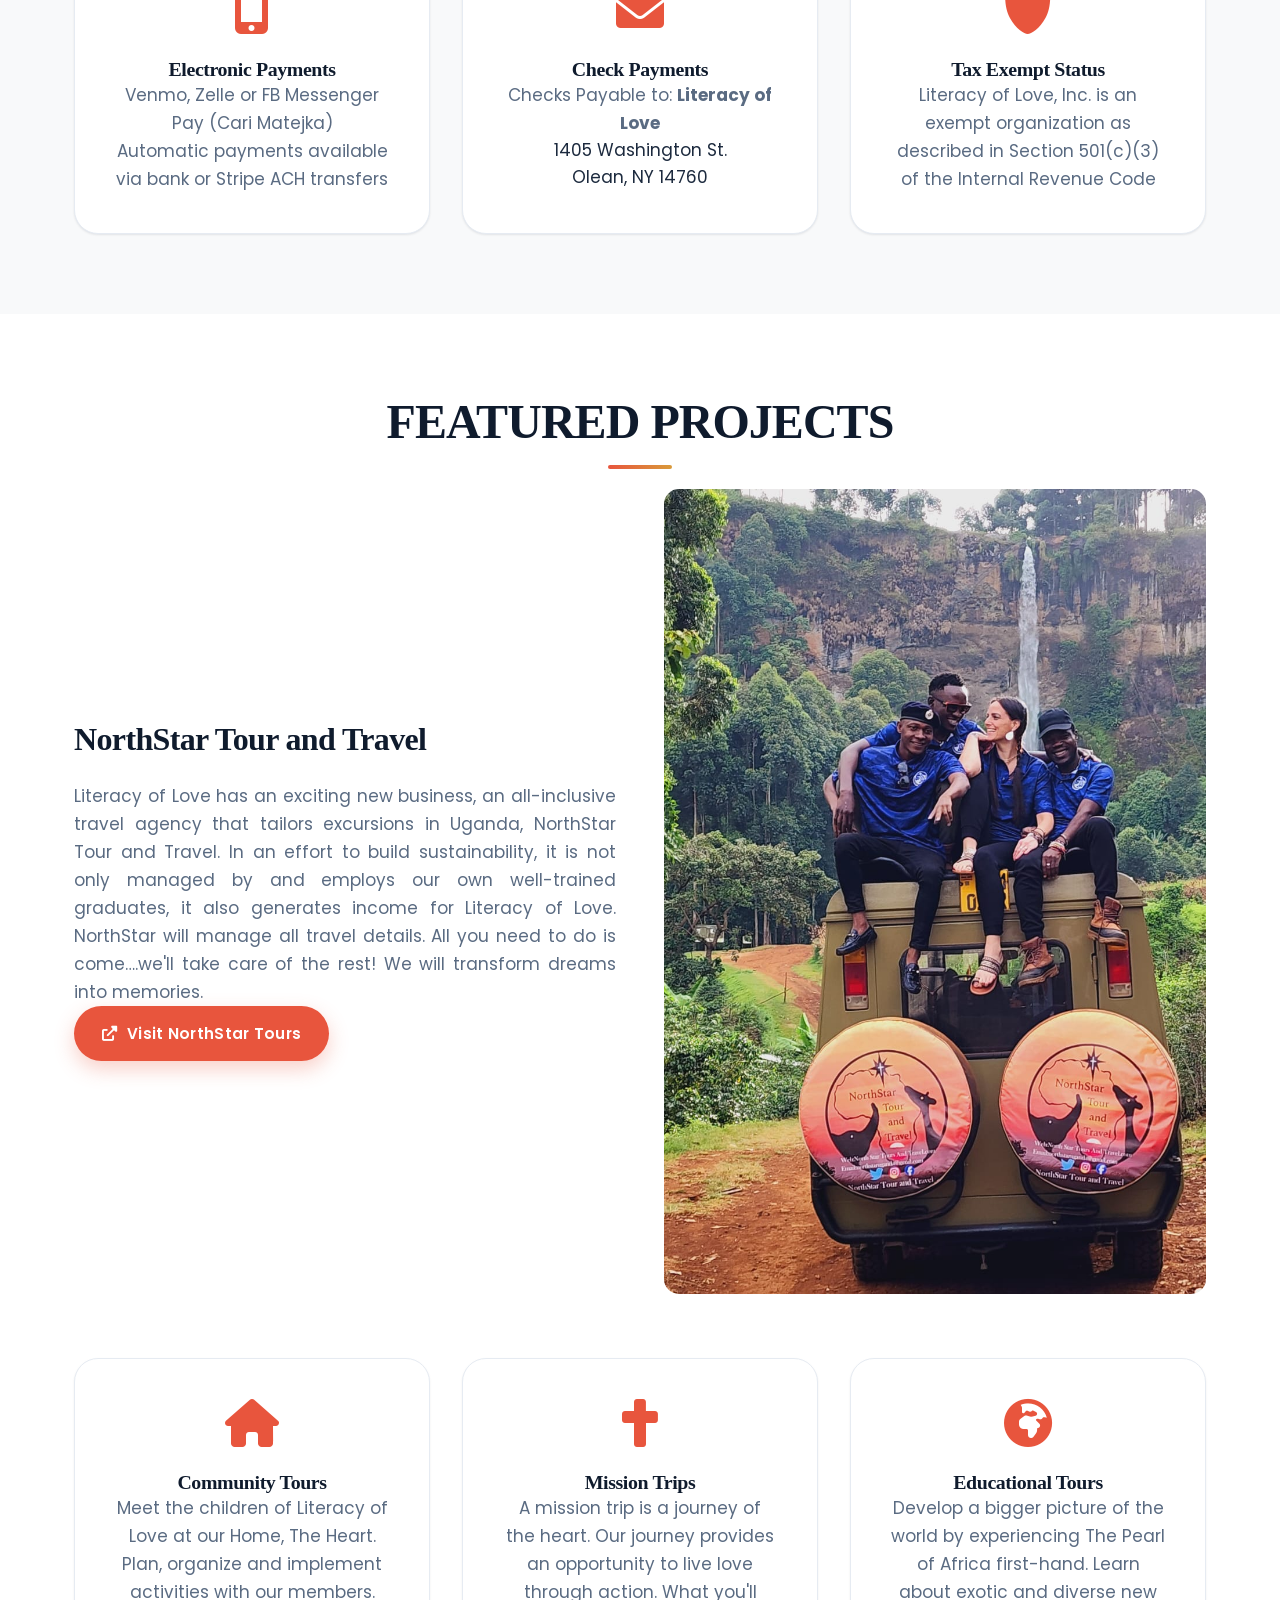
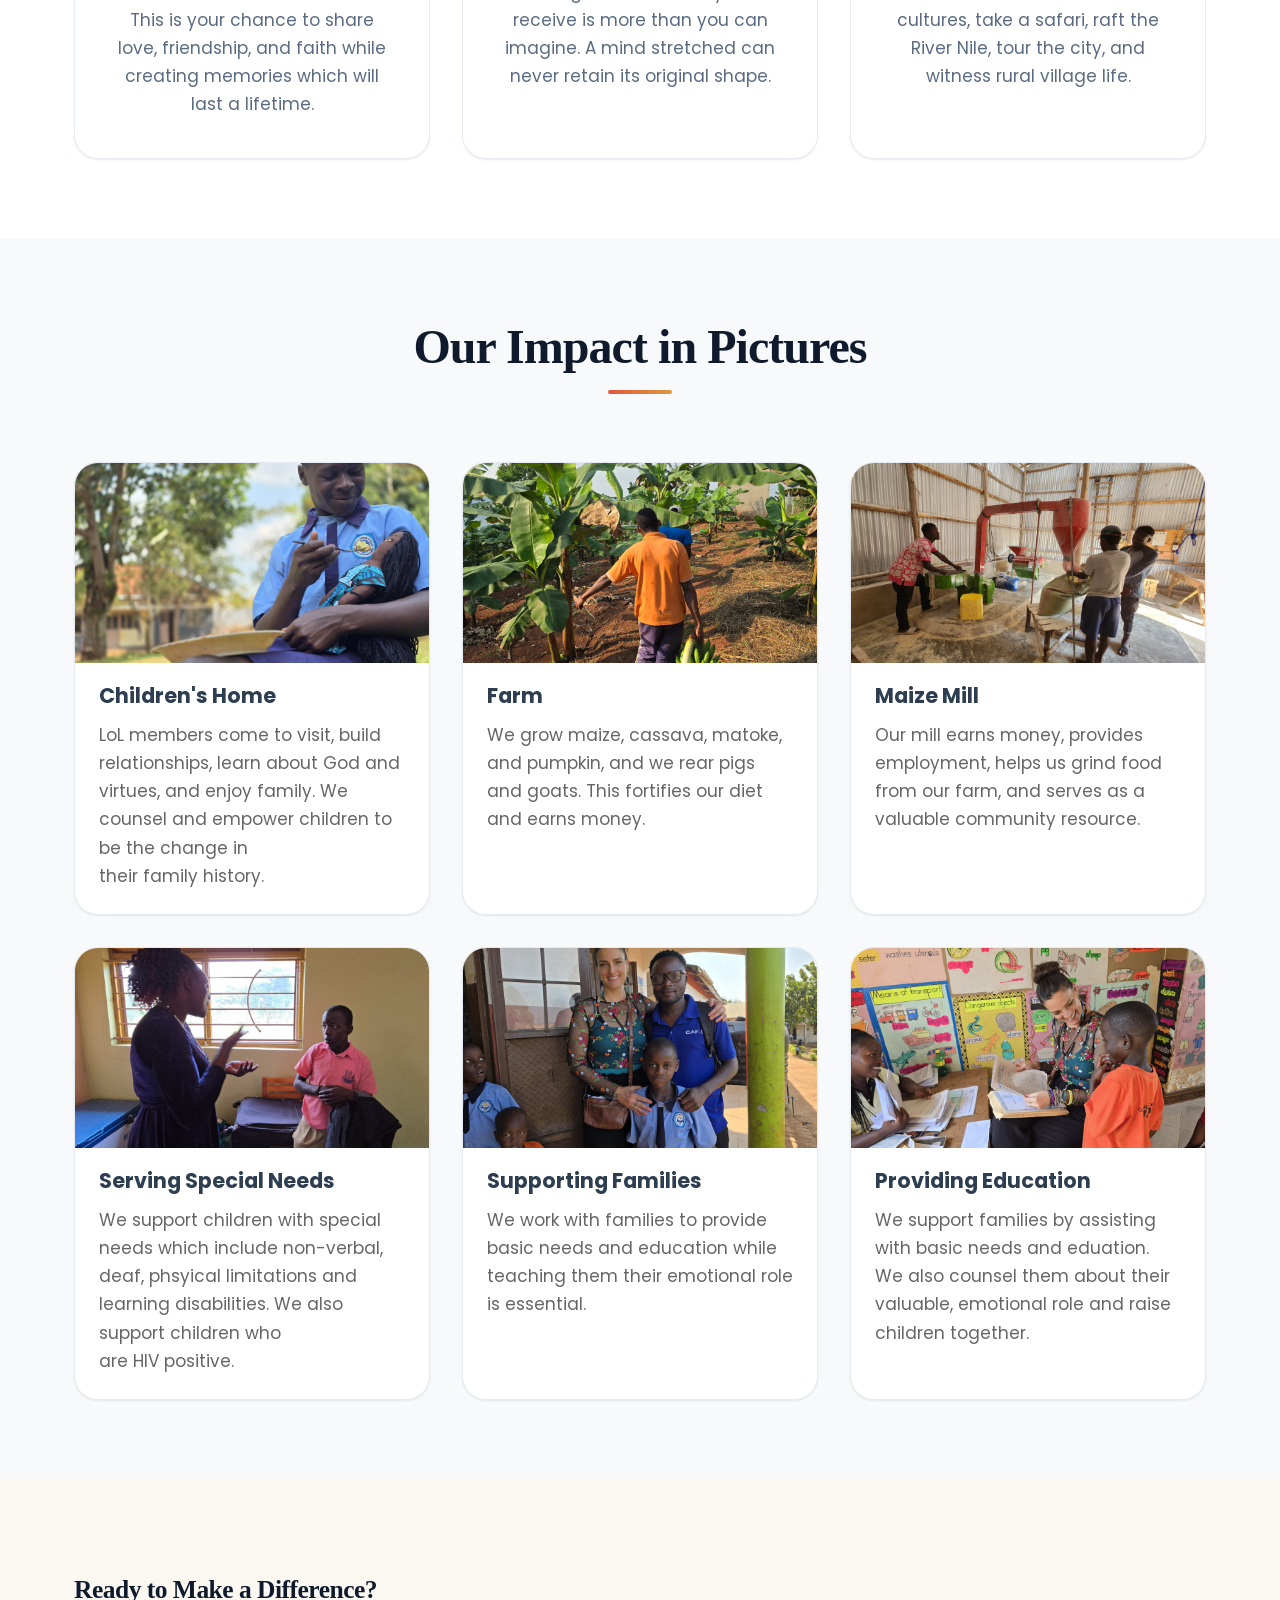
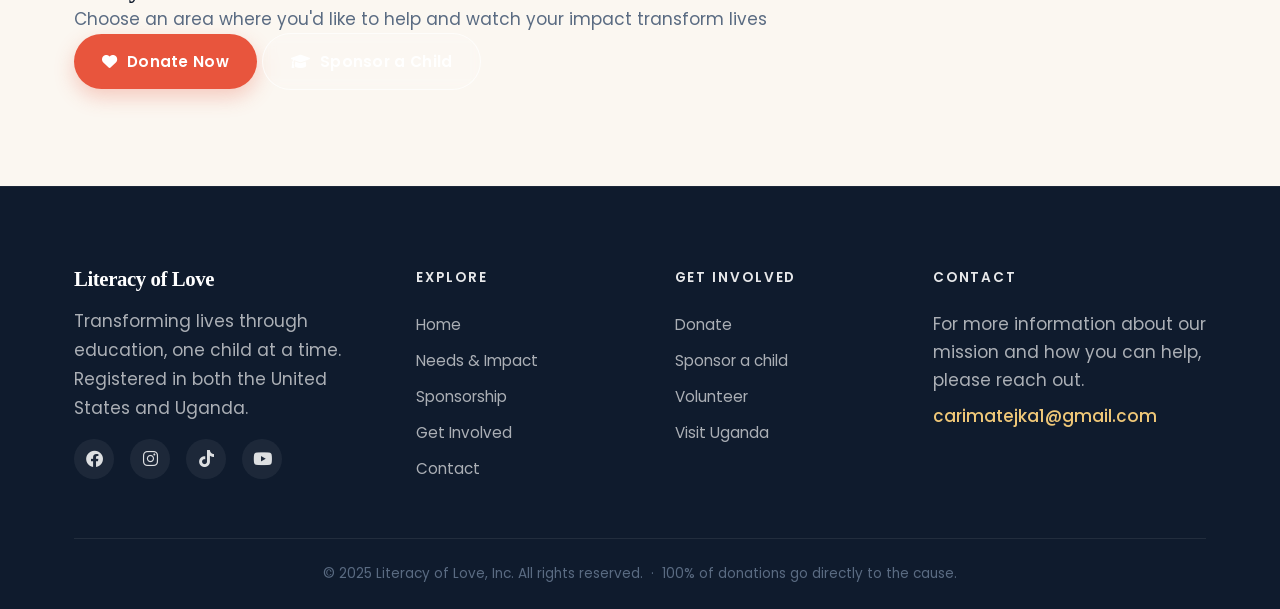
==== commit a4c445e4: "Make the site load fast and keep working when things go wrong. Speed: - Photos the pages use: 38.5 M" ====
--- a/areas-of-need.html
+++ b/areas-of-need.html
@@ -7,8 +7,9 @@
     <link rel="stylesheet" href="styles.css">
     <link rel="preconnect" href="https://fonts.googleapis.com">
     <link rel="preconnect" href="https://fonts.gstatic.com" crossorigin>
-    <link href="https://fonts.googleapis.com/css2?family=Poppins:wght@300;400;500;600;700&display=swap" rel="stylesheet">
-    <link rel="stylesheet" href="https://cdnjs.cloudflare.com/ajax/libs/font-awesome/6.0.0/css/all.min.css">
+    <link rel="preload" as="style" href="https://fonts.googleapis.com/css2?family=Poppins:wght@300;400;500;600;700&display=swap" onload="this.onload=null;this.rel='stylesheet'">
+    <noscript><link rel="stylesheet" href="https://fonts.googleapis.com/css2?family=Poppins:wght@300;400;500;600;700&display=swap"></noscript>
+    <link rel="stylesheet" href="vendor/fontawesome-6.0.0/css/all.min.css">
 </head>
 <body>
     <a class="skip-link" href="#main">Skip to content</a>
@@ -188,7 +189,7 @@
                     </a>
                 </div>
                 <div class="project-image">
-                    <img src="images/latins.jpg" alt="NorthStar Tours">
+                    <img loading="lazy" decoding="async" src="images/latins.jpg" alt="NorthStar Tours">
                 </div>
             </div>
 
@@ -220,37 +221,37 @@
             <h2 class="section-title">Our Impact in Pictures</h2>
             <div class="cards-grid">
                 <div class="impact-card">
-                    <img src="images/home2.jpg" alt="Children's Home">
+                    <img loading="lazy" decoding="async" src="images/home2.jpg" alt="Children's Home">
                     <h4>Children's Home</h4>
                     <p> LoL members come to visit, build relationships, learn about God and virtues, and enjoy family. We counsel and empower children to be the change in their family history.</p>
                 </div>
                 
                 <div class="impact-card">
-                    <img src="images/farm.jpg" alt="Farm">
+                    <img loading="lazy" decoding="async" src="images/farm.jpg" alt="Farm">
                     <h4>Farm</h4>
                     <p>We grow maize, cassava, matoke, and pumpkin, and we rear pigs and goats. This fortifies our diet and earns money.</p>
                 </div>
                 
                 <div class="impact-card">
-                    <img src="images/maiz-mill.jpg" alt="Maize Mill">
+                    <img loading="lazy" decoding="async" src="images/maiz-mill.jpg" alt="Maize Mill">
                     <h4>Maize Mill</h4>
                     <p>Our mill earns money, provides employment, helps us grind food from our farm, and serves as a valuable community resource.</p>
                 </div>
                 
                 <div class="impact-card">
-                    <img src="images/adam.jpg" alt="Special Needs">
+                    <img loading="lazy" decoding="async" src="images/adam.jpg" alt="Special Needs">
                     <h4>Serving Special Needs</h4>
                     <p>We support children with special needs which include non-verbal, deaf, phsyical limitations and learning disabilities. We also support children who are HIV positive.</p>
                 </div>
                 
                 <div class="impact-card">
-                    <img src="images/family.jpg" alt="Supporting Families">
+                    <img loading="lazy" decoding="async" src="images/family.jpg" alt="Supporting Families">
                     <h4>Supporting Families</h4>
                     <p>We work with families to provide basic needs and education while teaching them their emotional role is essential.</p>
                 </div>
                 
                 <div class="impact-card">
-                    <img src="images/education.jpg" alt="Education">
+                    <img loading="lazy" decoding="async" src="images/education.jpg" alt="Education">
                     <h4>Providing Education</h4>
                     <p> We support families by assisting with basic needs and eduation. We also counsel them about their valuable, emotional role and raise children together.</p>
                 </div>
--- a/styles.css
+++ b/styles.css
@@ -2532,6 +2532,8 @@
     outline-offset: 3px;
     border-radius: 4px;
 }
+/* Sections focused programmatically (skip link / in-page anchors) */
+[tabindex="-1"]:focus { outline: none; }
 
 @media (prefers-reduced-motion: reduce) {
     *, *::before, *::after { animation-duration: 0.001ms !important; transition-duration: 0.001ms !important; scroll-behavior: auto !important; }
@@ -6165,6 +6167,8 @@
     transition: transform 0.3s var(--ease);
 }
 .mobile-cta.is-visible { transform: translateY(0); }
+/* Keep the 3D village view clear on the Track page */
+body.sim-in-view .mobile-cta.is-visible { transform: translateY(110%); }
 .mobile-cta__inner {
     display: flex;
     align-items: center;
@@ -6372,17 +6376,215 @@
         radial-gradient(ellipse 70% 45% at 15% 0%, rgba(232,85,61,0.07), transparent 55%),
         var(--bg-soft, #fbf7f1);
 }
+/* ---------- 3D village: one clean, full-width view ---------- */
+.sim3d-stage {
+    display: flex;
+    flex-direction: column;
+    gap: 0.9rem;
+}
+.sim3d-viewport {
+    position: relative;
+    height: min(74vh, 720px);
+    min-height: 440px;
+    border-radius: var(--r-lg, 18px);
+    overflow: hidden;
+    border: 1px solid var(--ink-100, #e8e2d8);
+    box-shadow: var(--sh-3, 0 18px 40px rgba(15,27,45,0.14));
+    background: linear-gradient(#5f93d8, #d3e8f7 60%, #6f9a48 60%);
+    touch-action: none;
+}
+.sim3d-viewport canvas {
+    display: block;
+    width: 100%;
+    height: 100%;
+    touch-action: none;
+    cursor: grab;
+    outline: none;
+}
+.sim3d-viewport.is-dragging canvas { cursor: grabbing; }
+.sim3d-viewport canvas:focus-visible {
+    box-shadow: inset 0 0 0 3px var(--honey-300, #f0c56d);
+}
+.sim3d-labels {
+    position: absolute;
+    inset: 0;
+    pointer-events: none;
+    z-index: 2;
+}
+.sim3d-labels[hidden] { display: none; }
+
+/* Name tag that rides above each child */
+.sim3d-tag {
+    display: inline-flex;
+    align-items: center;
+    gap: 0.35rem;
+    margin-bottom: 7px;
+    padding: 0.22rem 0.6rem 0.22rem 0.42rem;
+    background: rgba(15, 27, 45, 0.82);
+    border: 1.5px solid var(--kc);
+    border-radius: 999px;
+    color: #fff;
+    font: 600 0.74rem/1.2 var(--font-sans, Inter, system-ui, sans-serif);
+    white-space: nowrap;
+    box-shadow: 0 4px 12px rgba(15, 27, 45, 0.28);
+    transition: opacity 0.25s;
+}
+.sim3d-tag::after {
+    content: '';
+    position: absolute;
+    left: 50%;
+    bottom: -7px;
+    margin-left: -5px;
+    border: 5px solid transparent;
+    border-top-color: var(--kc);
+    border-bottom: 0;
+}
+.sim3d-tag__dot {
+    width: 8px; height: 8px; border-radius: 50%;
+    background: var(--kc);
+    flex-shrink: 0;
+}
+.sim3d-tag__act {
+    display: none;
+    padding-left: 0.4rem;
+    border-left: 1px solid rgba(255, 255, 255, 0.25);
+    font-weight: 500;
+    color: rgba(255, 255, 255, 0.85);
+}
+/* Children's tags always sit above place names (the label renderer sets z-index inline) */
+.sim3d-tag { z-index: 20 !important; }
+.sim3d-tag.is-active { font-size: 0.82rem; background: rgba(15, 27, 45, 0.94); z-index: 30 !important; }
+.sim3d-place-tag { z-index: 1 !important; }
+.sim3d-tag.is-active .sim3d-tag__act { display: inline; }
+.sim3d-tag.is-dim { opacity: 0.45; }
+
+/* Quiet place names */
+.sim3d-place-tag {
+    padding: 0.28rem 0.6rem;
+    border-radius: 999px;
+    background: rgba(15, 27, 45, 0.42);
+    color: #fff;
+    font: 700 0.64rem/1 var(--font-sans, Inter, system-ui, sans-serif);
+    letter-spacing: 0.09em;
+    text-transform: uppercase;
+    white-space: nowrap;
+    text-shadow: 0 1px 2px rgba(0, 0, 0, 0.35);
+}
+.sim3d-place-tag i { color: var(--honey-300, #f0c56d); margin-right: 0.15rem; }
+.sim3d-place-tag { transition: opacity 0.25s; }
+.sim3d-place-tag.is-covered { opacity: 0.15; }
+
+.sim3d-hint {
+    position: absolute;
+    left: 50%;
+    bottom: 16px;
+    transform: translateX(-50%);
+    margin: 0;
+    z-index: 3;
+    pointer-events: none;
+    padding: 0.5rem 1rem;
+    border-radius: 999px;
+    background: rgba(15, 27, 45, 0.74);
+    color: #fff;
+    font-size: 0.82rem;
+    font-weight: 600;
+    white-space: nowrap;
+    transition: opacity 0.6s;
+}
+.sim3d-hint i { color: var(--honey-300, #f0c56d); margin-right: 0.3rem; }
+.sim3d-hint.is-hidden { opacity: 0; }
+
+.sim3d-loading {
+    position: absolute; inset: 0;
+    display: grid; place-content: center; gap: 0.75rem;
+    background: rgba(15,27,45,0.55);
+    color: #fff; text-align: center; z-index: 5;
+}
+.sim3d-loading[hidden] { display: none; }
+.sim3d-loading.is-error { padding: 1.5rem; max-width: none; }
+.sim3d-loading.is-error .sim3d-loading__spin { display: none; }
+.sim3d-loading__spin {
+    width: 36px; height: 36px; margin: 0 auto;
+    border: 3px solid rgba(255,255,255,0.25);
+    border-top-color: #fff;
+    border-radius: 50%;
+    animation: sim3dSpin 0.8s linear infinite;
+}
+@keyframes sim3dSpin { to { transform: rotate(360deg); } }
+
+/* Controls under the view */
+.sim3d-controls {
+    display: flex; flex-direction: column; gap: 0.85rem;
+    padding: 1rem 1.15rem;
+    background: var(--surface);
+    border: 1px solid var(--ink-100);
+    border-radius: var(--r-lg);
+    box-shadow: var(--sh-1);
+}
+.sim3d-transport {
+    display: flex; flex-wrap: wrap; align-items: center; gap: 0.75rem;
+}
+.sim3d-playback { display: inline-flex; align-items: center; gap: 0.55rem; }
+.sim3d-clock {
+    display: inline-flex; align-items: center; gap: 0.45rem;
+    min-width: 7.4rem;
+    padding: 0 0.35rem;
+    font-family: var(--font-display, Fraunces, Georgia, serif);
+    font-size: 1.15rem; font-weight: 600;
+    color: var(--ink-900, #0f1b2d);
+    font-variant-numeric: tabular-nums;
+}
+.sim3d-clock i { color: var(--accent); font-size: 0.95rem; }
+.sim3d-speeds { display: inline-flex; gap: 0.25rem; margin-left: auto; }
+.sim3d-view {
+    display: inline-flex; gap: 0.35rem;
+    padding-left: 0.75rem;
+    border-left: 1px solid var(--ink-100);
+}
+.sim-icon-btn {
+    appearance: none; cursor: pointer;
+    display: inline-flex; align-items: center; gap: 0.4rem;
+    height: 36px;
+    padding: 0 0.85rem;
+    border: 1.5px solid var(--ink-100);
+    border-radius: var(--r-full, 999px);
+    background: var(--surface);
+    color: var(--text);
+    font-family: var(--font-sans);
+    font-size: 0.8rem; font-weight: 600;
+    white-space: nowrap;
+    transition: background var(--t-fast) var(--ease), color var(--t-fast) var(--ease), border-color var(--t-fast) var(--ease);
+}
+.sim-icon-btn:hover { border-color: var(--ink-900); }
+.sim-icon-btn[aria-pressed="true"] { background: var(--ink-900); border-color: var(--ink-900); color: #fff; }
+.sim-icon-btn[hidden] { display: none; }
+.sim3d-scrub {
+    display: flex; align-items: center; gap: 0.65rem;
+}
+.sim3d-scrub__ends {
+    font-size: 0.72rem; font-weight: 700; color: var(--text-soft); white-space: nowrap;
+}
+.sim3d-scrub input[type="range"] {
+    flex: 1; height: 6px; appearance: none; -webkit-appearance: none;
+    background: var(--ink-100); border-radius: 999px; cursor: pointer;
+}
+.sim3d-scrub input[type="range"]::-webkit-slider-thumb {
+    appearance: none; width: 18px; height: 18px; border-radius: 50%;
+    background: var(--accent); border: 2px solid #fff;
+    box-shadow: 0 2px 6px rgba(15,27,45,0.25);
+}
+
+/* Live status of each child, under the view */
 .sim3d-roster {
     display: grid;
     grid-template-columns: repeat(3, minmax(0, 1fr));
     gap: 0.85rem;
-    max-width: 920px;
-    margin: 0 auto 1.35rem;
+    margin-top: 1rem;
 }
 .sim3d-kid {
     appearance: none; cursor: pointer;
-    display: flex; align-items: center; gap: 0.75rem;
-    padding: 0.9rem 1rem;
+    display: flex; align-items: flex-start; gap: 0.75rem;
+    padding: 0.95rem 1rem;
     background: var(--surface, #fff);
     border: 1.5px solid var(--ink-100, #e8e2d8);
     border-radius: var(--r-lg, 16px);
@@ -6396,214 +6598,51 @@
     content: '';
     position: absolute; left: 0; top: 0; bottom: 0; width: 4px;
     background: var(--kc, var(--accent));
-    opacity: 0.5;
-}
-.sim3d-kid:hover { transform: translateY(-2px); border-color: var(--kc); }
-.sim3d-kid.is-active {
+    opacity: 0.55;
+}
+.sim3d-kid:hover { transform: translateY(-2px); }
+.sim3d-kid.is-active,
+.sim3d-kid[aria-pressed="true"] {
     border-color: var(--kc);
     box-shadow: 0 10px 28px rgba(15,27,45,0.12);
 }
-.sim3d-kid.is-active::before { opacity: 1; }
+.sim3d-kid.is-active::before,
+.sim3d-kid[aria-pressed="true"]::before { opacity: 1; }
 .sim3d-kid__swatch {
-    width: 14px; height: 14px; border-radius: 50%;
+    width: 14px; height: 14px; margin-top: 0.3rem; border-radius: 50%;
     background: var(--kc); flex-shrink: 0;
     box-shadow: 0 0 0 3px color-mix(in srgb, var(--kc) 25%, transparent);
 }
-.sim3d-kid__copy { display: flex; flex-direction: column; gap: 0.1rem; flex: 1; min-width: 0; }
-.sim3d-kid__role {
-    font-size: 0.65rem; font-weight: 700; letter-spacing: 0.1em;
-    text-transform: uppercase; color: var(--kc);
-}
+.sim3d-kid__copy { display: flex; flex-direction: column; gap: 0.15rem; flex: 1; min-width: 0; }
 .sim3d-kid__name {
     font-family: var(--font-display, Fraunces, Georgia, serif);
     font-size: 1.1rem; font-weight: 600; color: var(--ink-900, #0f1b2d);
 }
-.sim3d-kid__follow {
-    font-size: 0.7rem; font-weight: 700; letter-spacing: 0.06em;
-    text-transform: uppercase; color: var(--text-soft, #6b7280);
-    opacity: 0; transition: opacity 0.2s;
-}
-.sim3d-kid.is-active .sim3d-kid__follow,
-.sim3d-kid:hover .sim3d-kid__follow { opacity: 1; color: var(--kc); }
-
-.sim3d-shell {
-    display: grid;
-    grid-template-columns: 1.7fr 0.9fr;
-    gap: 1.25rem;
-    align-items: stretch;
-}
-.sim3d-viewport {
-    position: relative;
-    height: min(68vh, 640px);
-    min-height: 420px;
-    border-radius: var(--r-lg, 18px);
-    overflow: hidden;
-    border: 1px solid var(--ink-100, #e8e2d8);
-    box-shadow: var(--sh-3, 0 18px 40px rgba(15,27,45,0.14));
-    background: #9ec4e0;
-    touch-action: none;
-    cursor: default;
-}
-.sim3d-viewport:active { cursor: default; }
-.sim3d-viewport canvas {
-    display: block;
+.sim3d-kid__where {
+    font-size: 0.68rem; font-weight: 700; letter-spacing: 0.08em;
+    text-transform: uppercase; color: var(--kc);
+}
+.sim3d-kid__act { font-size: 0.86rem; line-height: 1.35; color: var(--text-soft, #6b7280); }
+
+/* Full screen: nothing but the village and its controls */
+.sim3d-stage.is-fullscreen {
     width: 100%;
     height: 100%;
-    touch-action: none;
-}
-.sim3d-loading {
-    position: absolute; inset: 0;
-    display: grid; place-content: center; gap: 0.75rem;
-    background: rgba(15,27,45,0.55);
-    color: #fff; text-align: center; z-index: 5;
-}
-.sim3d-loading[hidden] { display: none; }
-.sim3d-loading__spin {
-    width: 36px; height: 36px; margin: 0 auto;
-    border: 3px solid rgba(255,255,255,0.25);
-    border-top-color: #fff;
-    border-radius: 50%;
-    animation: sim3dSpin 0.8s linear infinite;
-}
-@keyframes sim3dSpin { to { transform: rotate(360deg); } }
-.sim3d-hud {
-    position: absolute; top: 12px; left: 12px; right: 12px;
-    display: flex; justify-content: space-between; gap: 0.5rem;
-    pointer-events: none; z-index: 3;
-}
-.sim3d-hud__clock, .sim3d-hud__follow {
-    background: rgba(15,27,45,0.68);
-    color: #fff;
-    font-size: 0.82rem; font-weight: 600;
-    padding: 0.4rem 0.85rem;
-    border-radius: 999px;
-    backdrop-filter: blur(8px);
-}
-.sim3d-hud__follow strong { color: var(--honey-300, #f0c56d); }
-.sim3d-nav {
-    position: absolute; bottom: 12px; left: 12px;
-    display: flex; gap: 0.35rem;
-    z-index: 3;
-}
-.sim3d-nav__btn {
-    appearance: none;
-    width: 40px; height: 40px;
-    display: grid; place-items: center;
-    border: 0; border-radius: 12px;
-    background: rgba(15, 27, 45, 0.78);
-    color: #fff;
-    font-size: 0.85rem;
-    cursor: pointer;
-    backdrop-filter: blur(8px);
-}
-.sim3d-nav__btn:hover { background: rgba(15, 27, 45, 0.92); }
-.sim3d-nav__btn i { pointer-events: none; }
-.sim3d-nav__btn:focus-visible {
-    outline: 2px solid #fff;
-    outline-offset: 2px;
-}
-
-.sim3d-panel {
-    display: flex; flex-direction: column; gap: 1rem;
+    gap: 0;
+    background: #0f1b2d;
+}
+.sim3d-stage.is-fullscreen .sim3d-viewport {
+    flex: 1 1 auto;
+    height: auto;
     min-height: 0;
-}
-.sim3d-activity {
-    background: var(--surface, #fff);
-    border: 1px solid var(--ink-100, #e8e2d8);
-    border-top: 4px solid var(--accent, #e8553d);
-    border-radius: var(--r-lg, 16px);
-    padding: 1.35rem 1.4rem;
-    box-shadow: var(--sh-2, 0 8px 24px rgba(15,27,45,0.08));
-}
-.sim3d-activity__badge {
-    display: inline-block;
-    font-size: 0.68rem; font-weight: 700;
-    letter-spacing: 0.1em; text-transform: uppercase;
-    color: var(--honey-500, #d99a3a);
-    margin-bottom: 0.45rem;
-}
-.sim3d-activity__title {
-    font-family: var(--font-display, Fraunces, Georgia, serif);
-    font-size: 1.25rem; margin: 0 0 0.35rem;
-    color: var(--ink-900, #0f1b2d); line-height: 1.25;
-}
-.sim3d-activity__kid {
-    margin: 0; font-size: 0.9rem; font-weight: 600;
-    color: var(--text-soft, #6b7280);
-}
-.sim3d-feed {
-    background: var(--surface, #fff);
-    border: 1px solid var(--ink-100, #e8e2d8);
-    border-radius: var(--r-lg, 16px);
-    padding: 1.1rem 1.2rem;
-    flex: 1;
-    box-shadow: var(--sh-1);
-}
-.sim3d-feed h4 {
-    margin: 0 0 0.75rem;
-    font-size: 0.78rem; font-weight: 700;
-    letter-spacing: 0.08em; text-transform: uppercase;
-    color: var(--text-soft);
-}
-.sim3d-feed__list { list-style: none; margin: 0; padding: 0; display: flex; flex-direction: column; gap: 0.55rem; }
-.sim3d-feed__item {
-    display: grid; gap: 0.1rem;
-    padding: 0.55rem 0.7rem 0.55rem 0.85rem;
-    border-radius: 10px;
-    background: var(--bg-soft, #fbf7f1);
-    border-left: 3px solid var(--kc, var(--accent));
-}
-.sim3d-feed__item.is-active { background: color-mix(in srgb, var(--kc) 12%, white); }
-.sim3d-feed__item strong { font-size: 0.9rem; color: var(--ink-900); }
-.sim3d-feed__item span { font-size: 0.78rem; font-weight: 600; color: var(--kc); }
-.sim3d-feed__item em { font-size: 0.78rem; font-style: normal; color: var(--text-soft); }
-
-.sim3d-places {
-    display: flex; flex-wrap: wrap; gap: 0.4rem;
-}
-.sim3d-place {
-    appearance: none; cursor: pointer;
-    border: 1px solid var(--ink-100);
-    background: var(--surface);
-    border-radius: 999px;
-    padding: 0.4rem 0.75rem;
-    font-size: 0.78rem; font-weight: 600;
-    color: var(--ink-800);
-    transition: background 0.15s, border-color 0.15s, color 0.15s;
-}
-.sim3d-place:hover {
-    background: var(--ink-900); color: #fff; border-color: var(--ink-900);
-}
-.sim3d-place i { margin-right: 0.3rem; color: var(--accent); }
-.sim3d-place:hover i { color: var(--honey-300, #f0c56d); }
-
-.sim3d-controls {
-    margin-top: 1.15rem;
-    display: flex; flex-direction: column; gap: 0.85rem;
-    padding: 1rem 1.15rem;
-    background: var(--surface);
-    border: 1px solid var(--ink-100);
-    border-radius: var(--r-lg);
-    box-shadow: var(--sh-1);
-}
-.sim3d-transport {
-    display: flex; flex-wrap: wrap; align-items: center; gap: 0.55rem;
-}
-.sim3d-speeds { display: inline-flex; gap: 0.25rem; margin-left: auto; }
-.sim3d-scrub {
-    display: flex; align-items: center; gap: 0.65rem;
-}
-.sim3d-scrub__ends {
-    font-size: 0.72rem; font-weight: 700; color: var(--text-soft); white-space: nowrap;
-}
-.sim3d-scrub input[type="range"] {
-    flex: 1; height: 6px; appearance: none; -webkit-appearance: none;
-    background: var(--ink-100); border-radius: 999px; cursor: pointer;
-}
-.sim3d-scrub input[type="range"]::-webkit-slider-thumb {
-    appearance: none; width: 18px; height: 18px; border-radius: 50%;
-    background: var(--accent); border: 2px solid #fff;
-    box-shadow: 0 2px 6px rgba(15,27,45,0.25);
+    border: 0;
+    border-radius: 0;
+    box-shadow: none;
+}
+.sim3d-stage.is-fullscreen .sim3d-controls {
+    border: 0;
+    border-radius: 0;
+    box-shadow: none;
 }
 
 .track-cta {
@@ -6641,13 +6680,16 @@
 @media (max-width: 900px) {
     .track-orient__list { grid-template-columns: 1fr; }
     .sim3d-roster { grid-template-columns: 1fr; }
-    .sim3d-shell { grid-template-columns: 1fr; }
-    .sim3d-viewport { height: 52vh; min-height: 360px; }
+    .sim3d-viewport { height: 62vh; min-height: 380px; }
+    .sim3d-view { padding-left: 0; border-left: 0; }
     .ambassador-gallery-grid--six { grid-template-columns: repeat(2, 1fr); }
     .section-head--split { flex-direction: column; align-items: flex-start; }
 }
 @media (max-width: 768px) {
-    .sim3d-speeds { margin-left: 0; width: 100%; }
-    .sim3d-kid__follow { display: none; }
+    .sim3d-speeds { margin-left: 0; }
+    .sim3d-view { width: 100%; }
+    .sim-icon-btn span { display: none; }
+    .sim-icon-btn { width: 38px; padding: 0; justify-content: center; }
+    .sim3d-hint { font-size: 0.74rem; }
     .track-cta__inner { flex-direction: column; align-items: flex-start; }
 }
